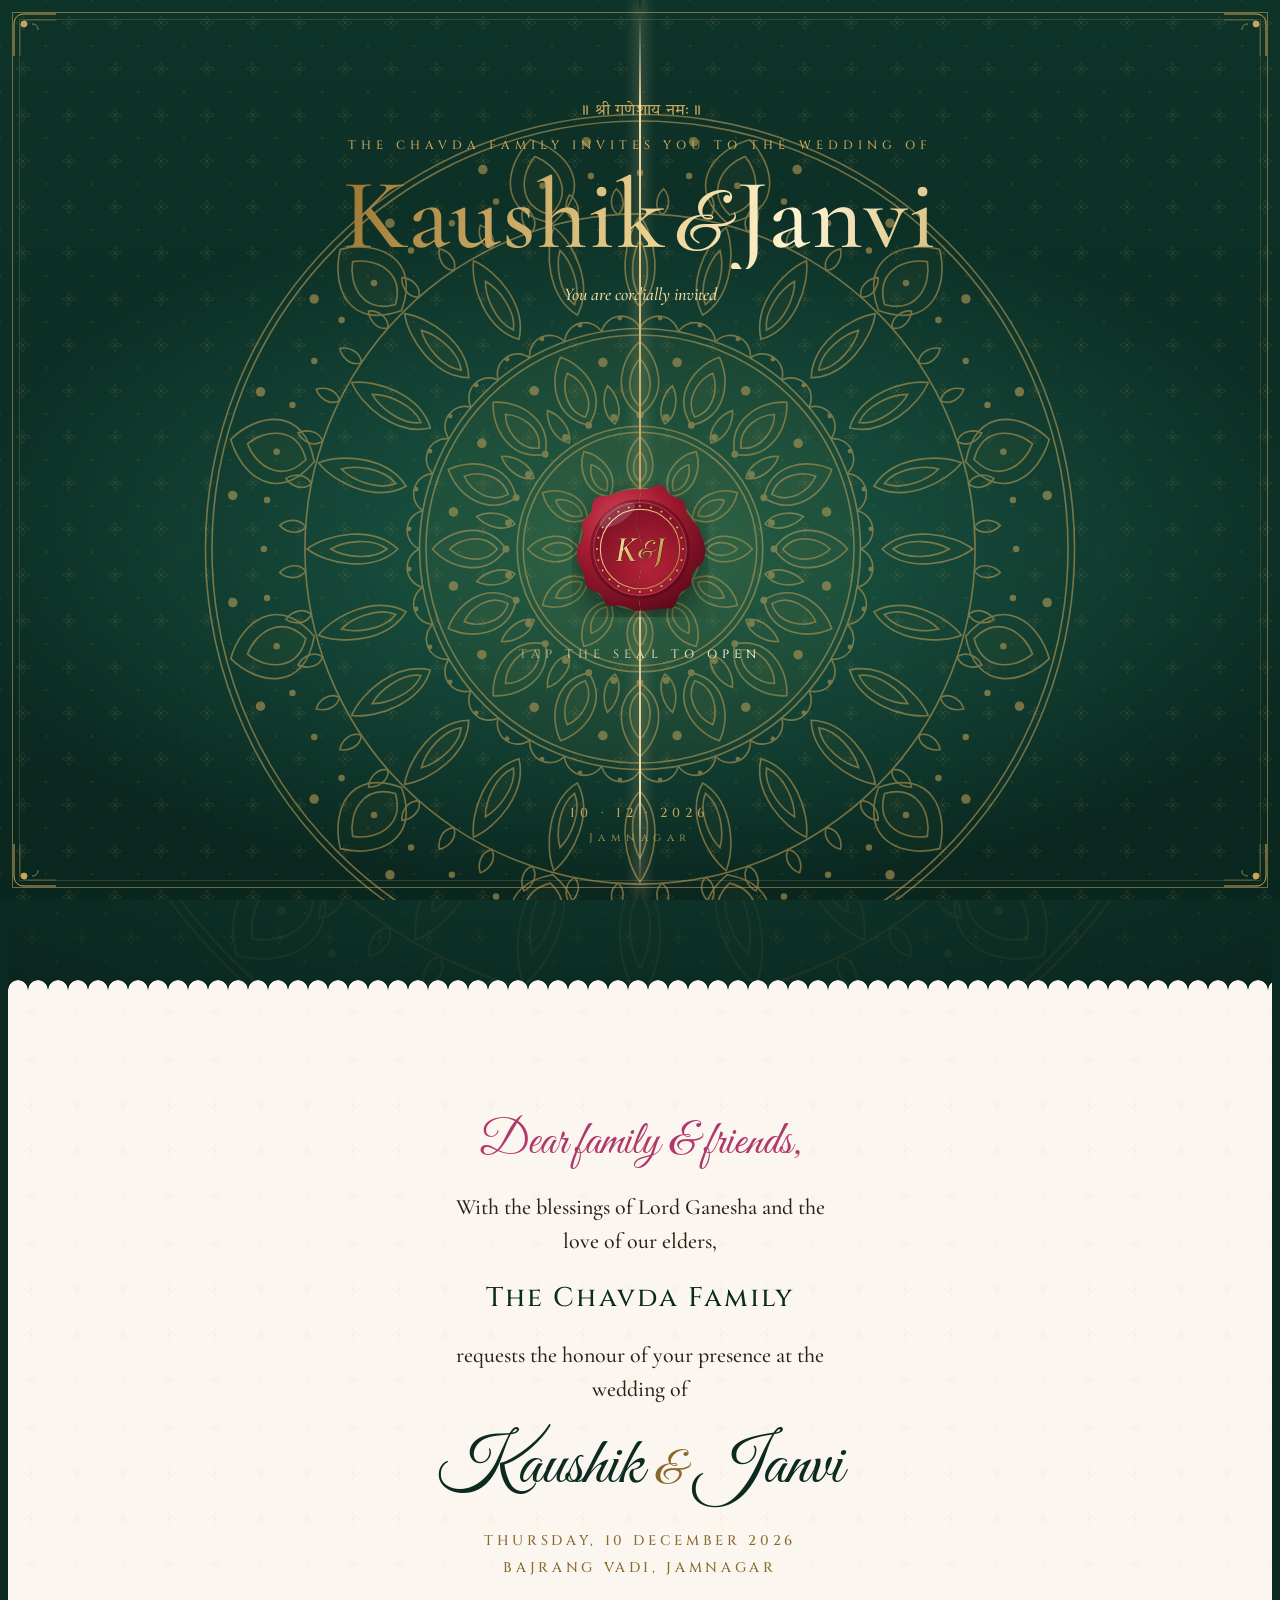
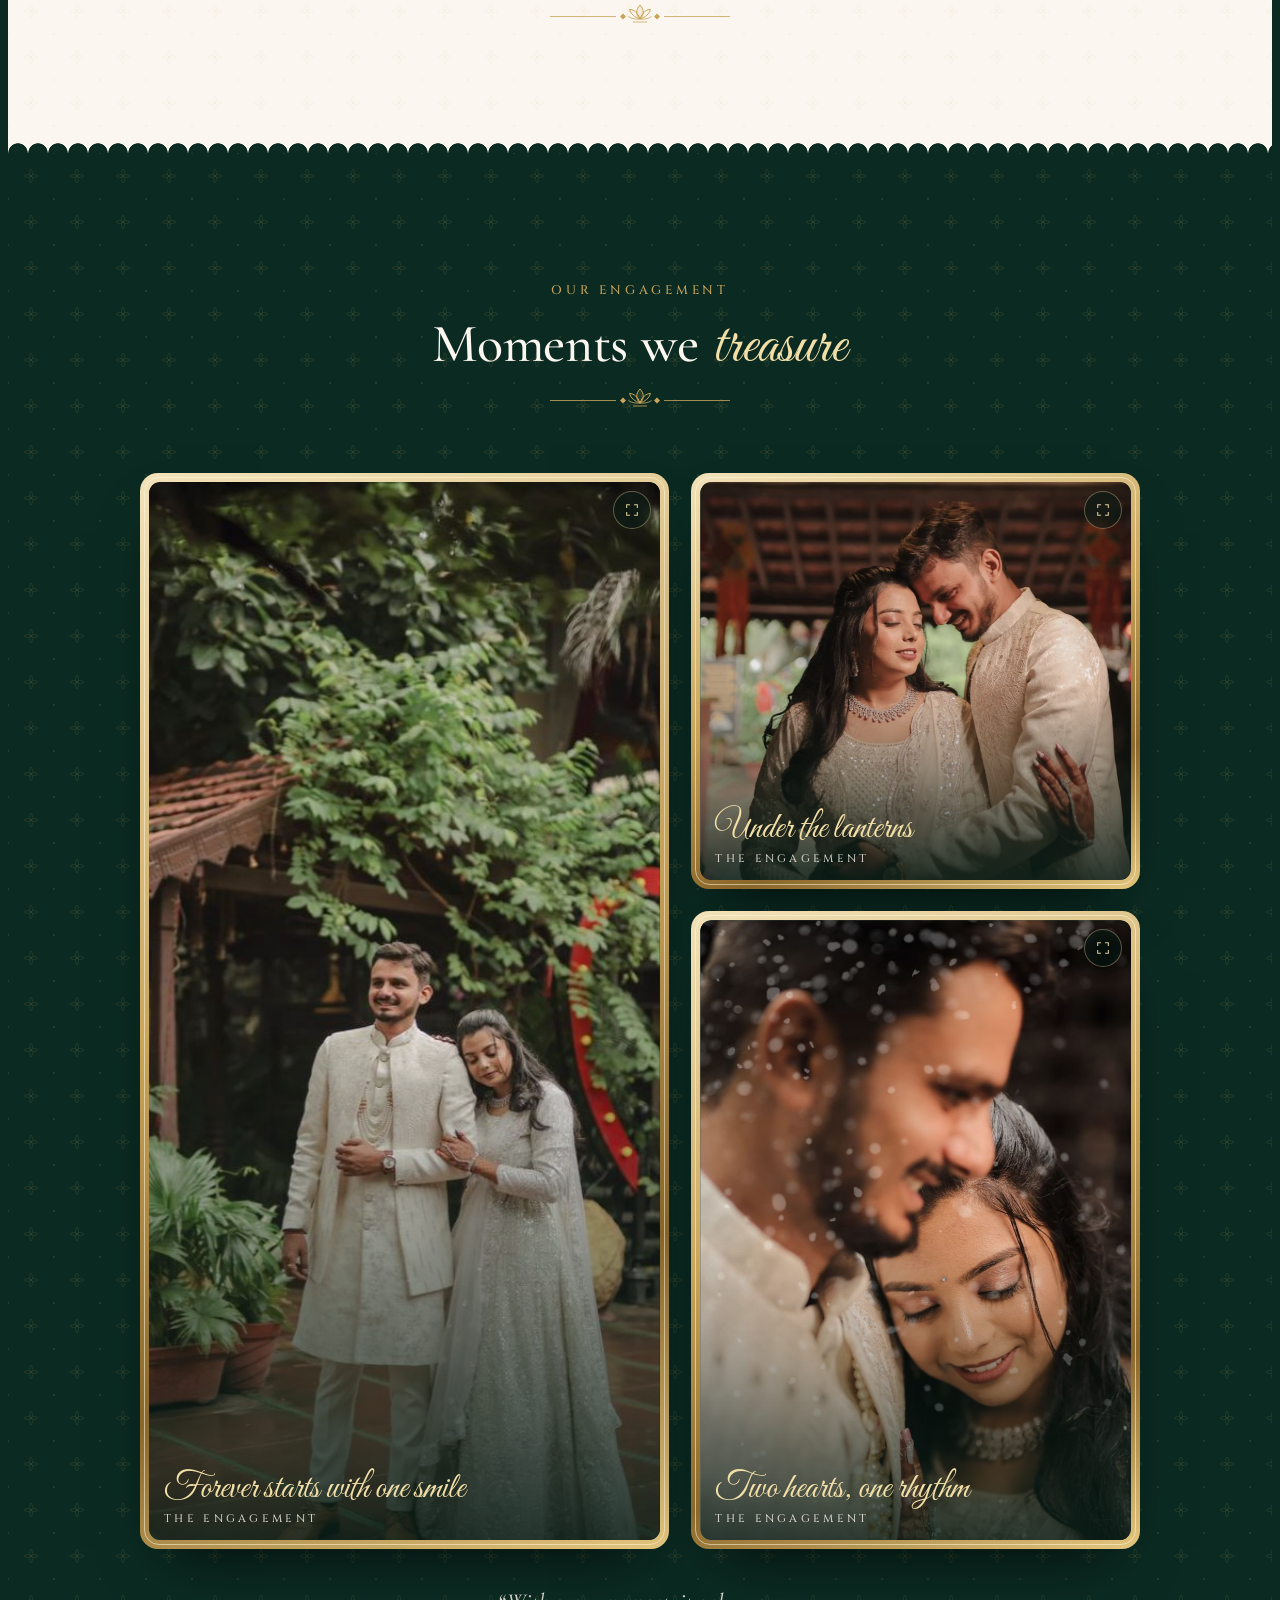
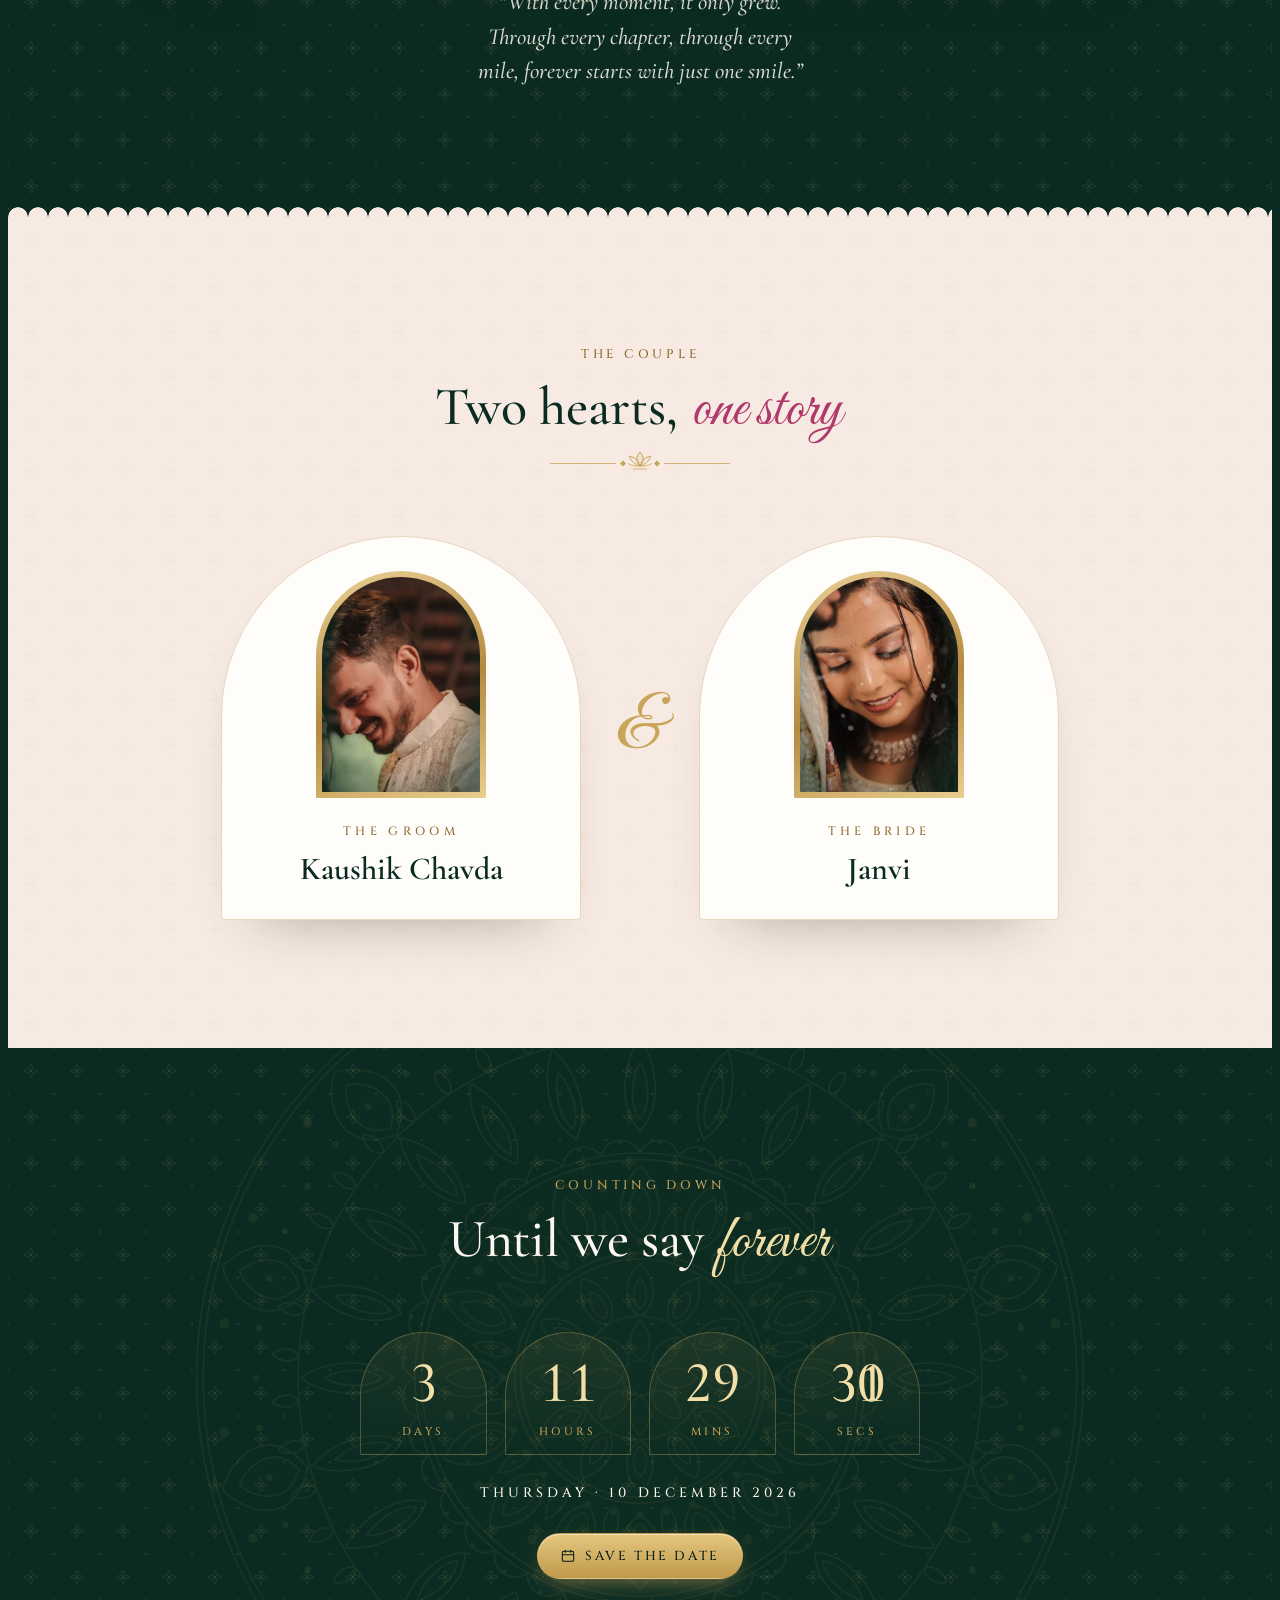
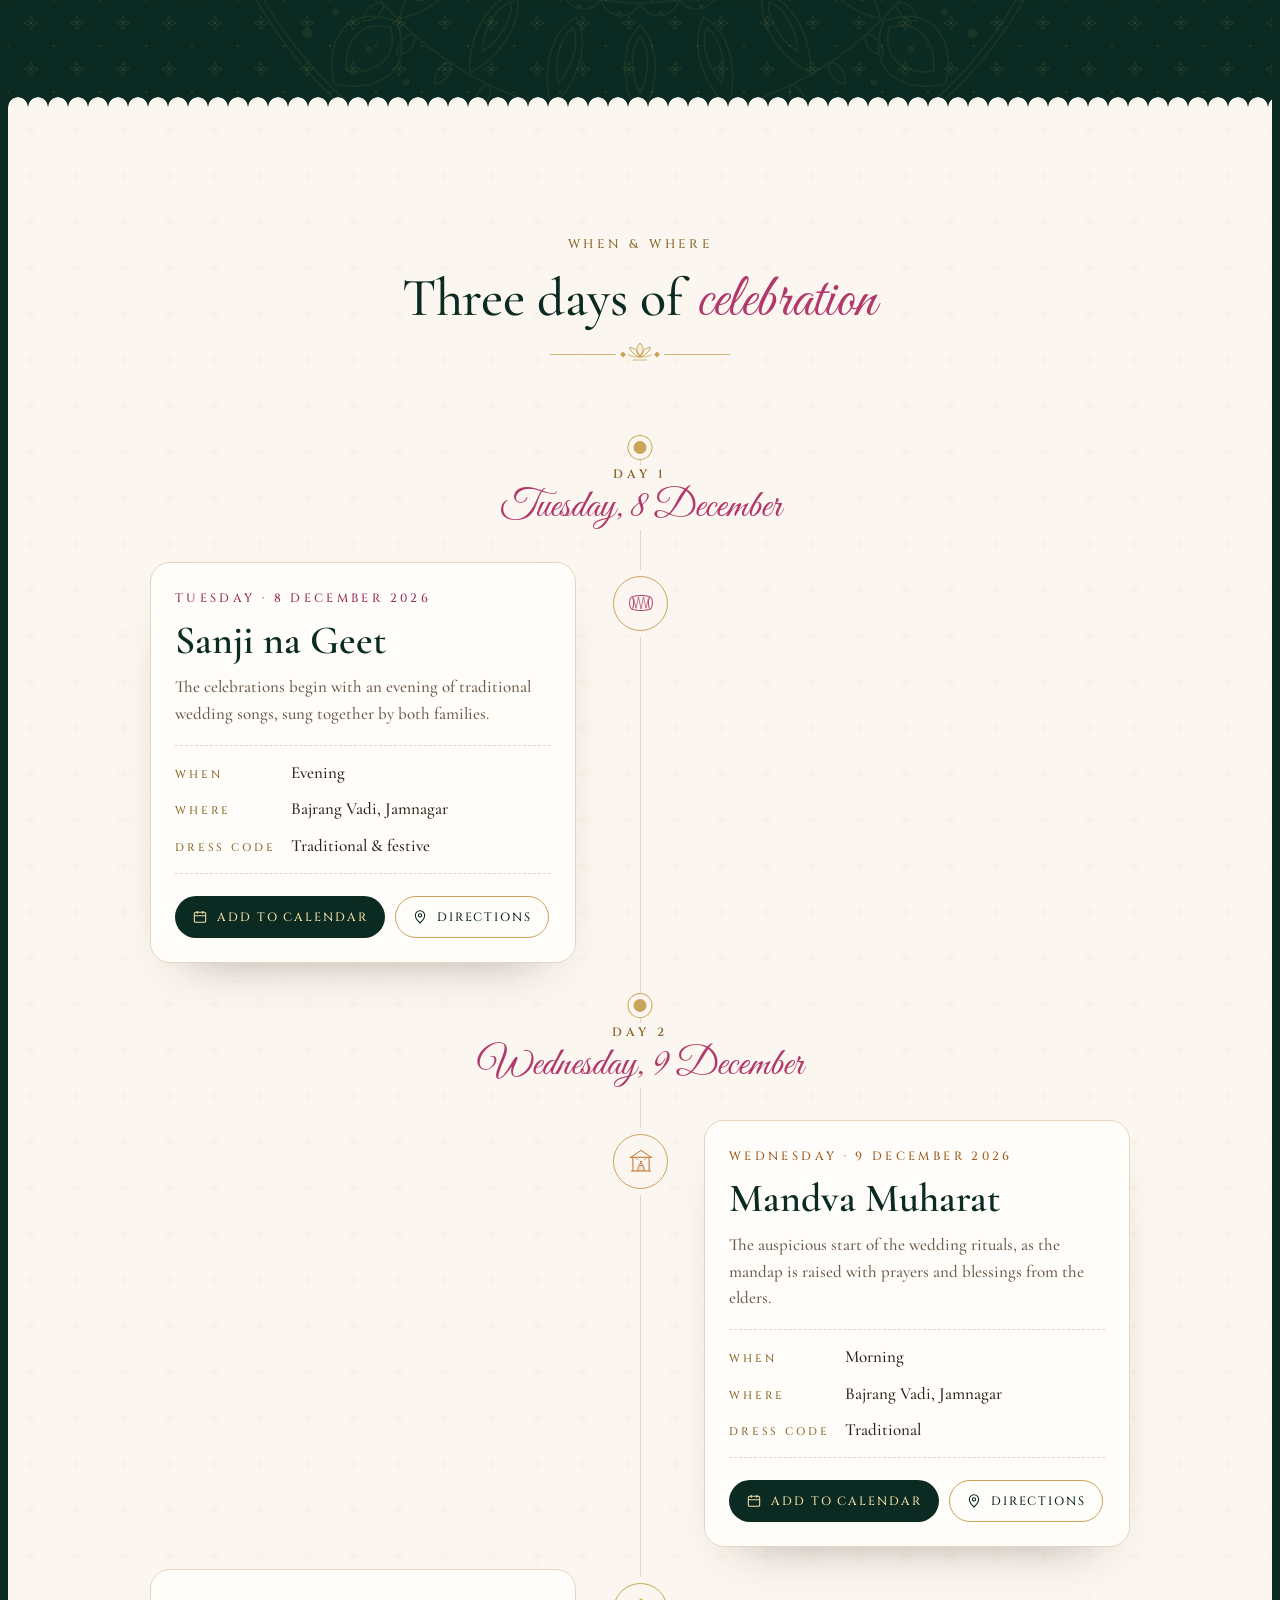
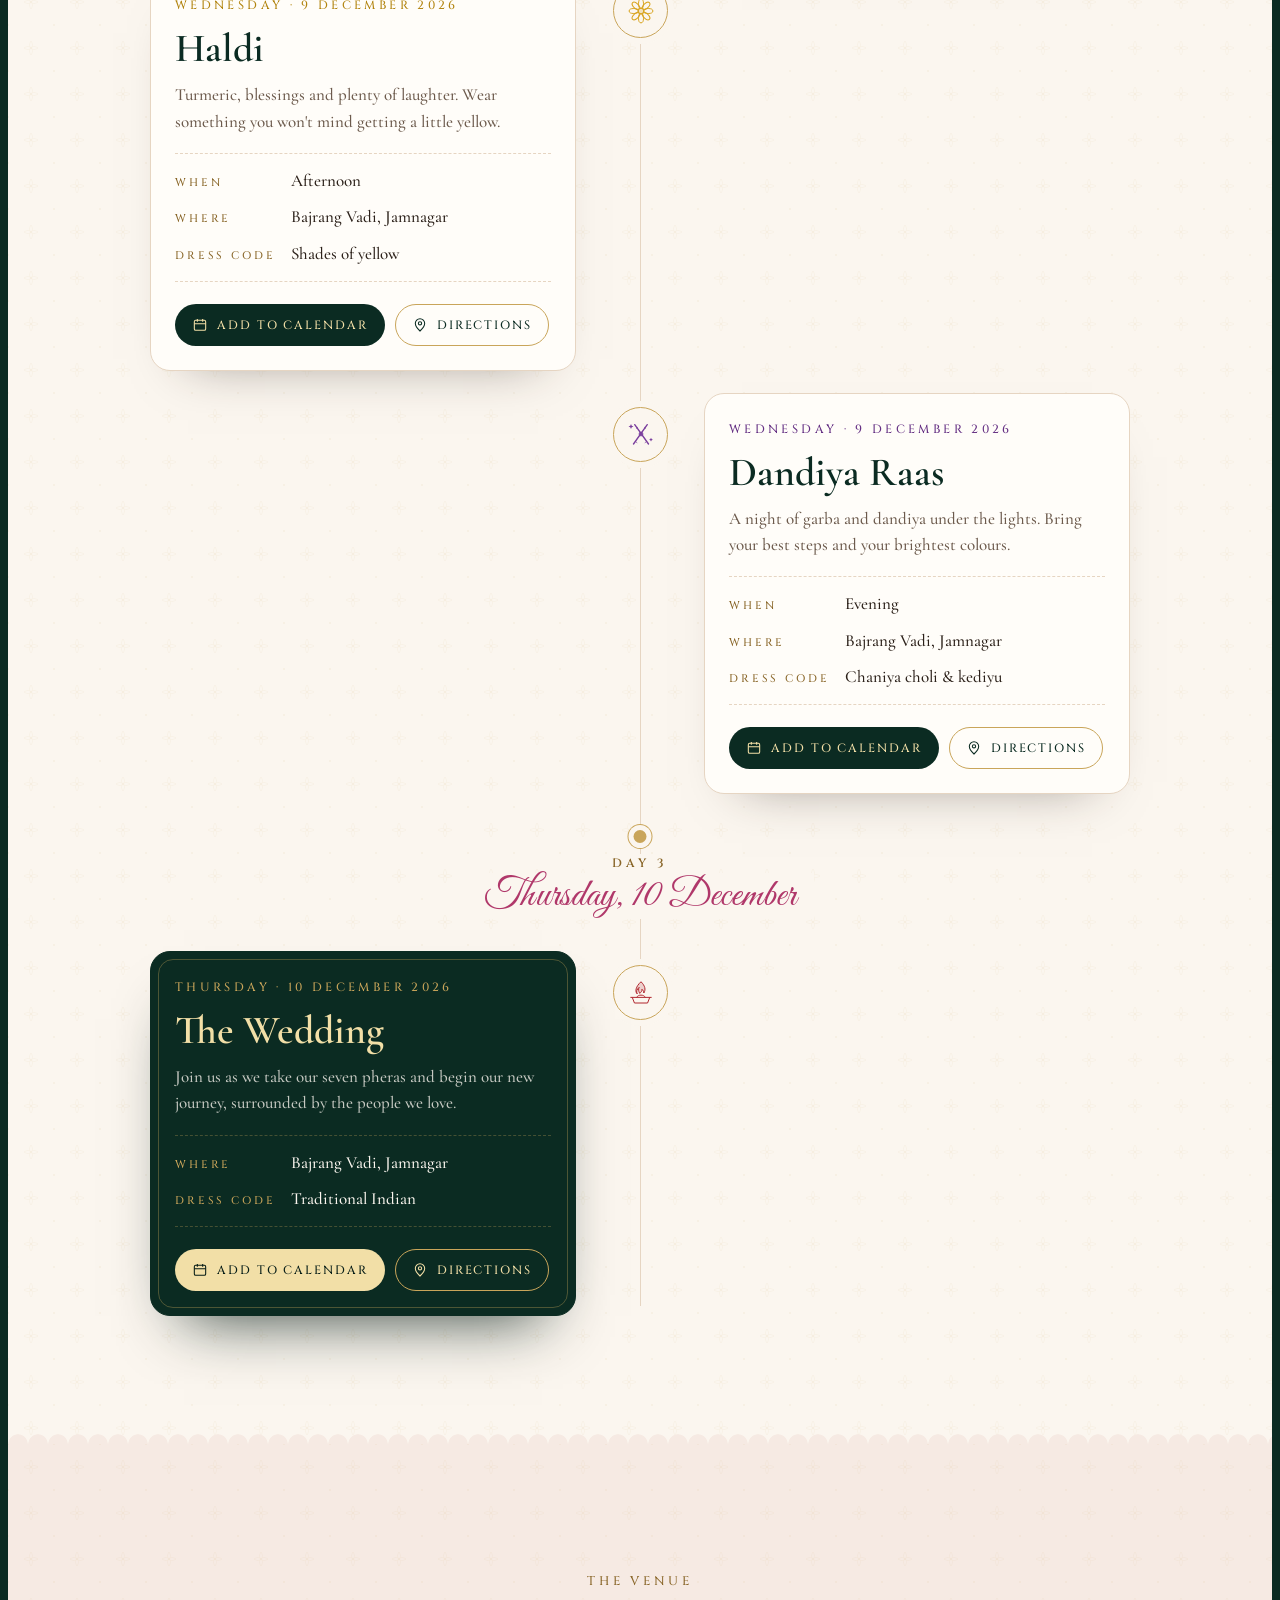
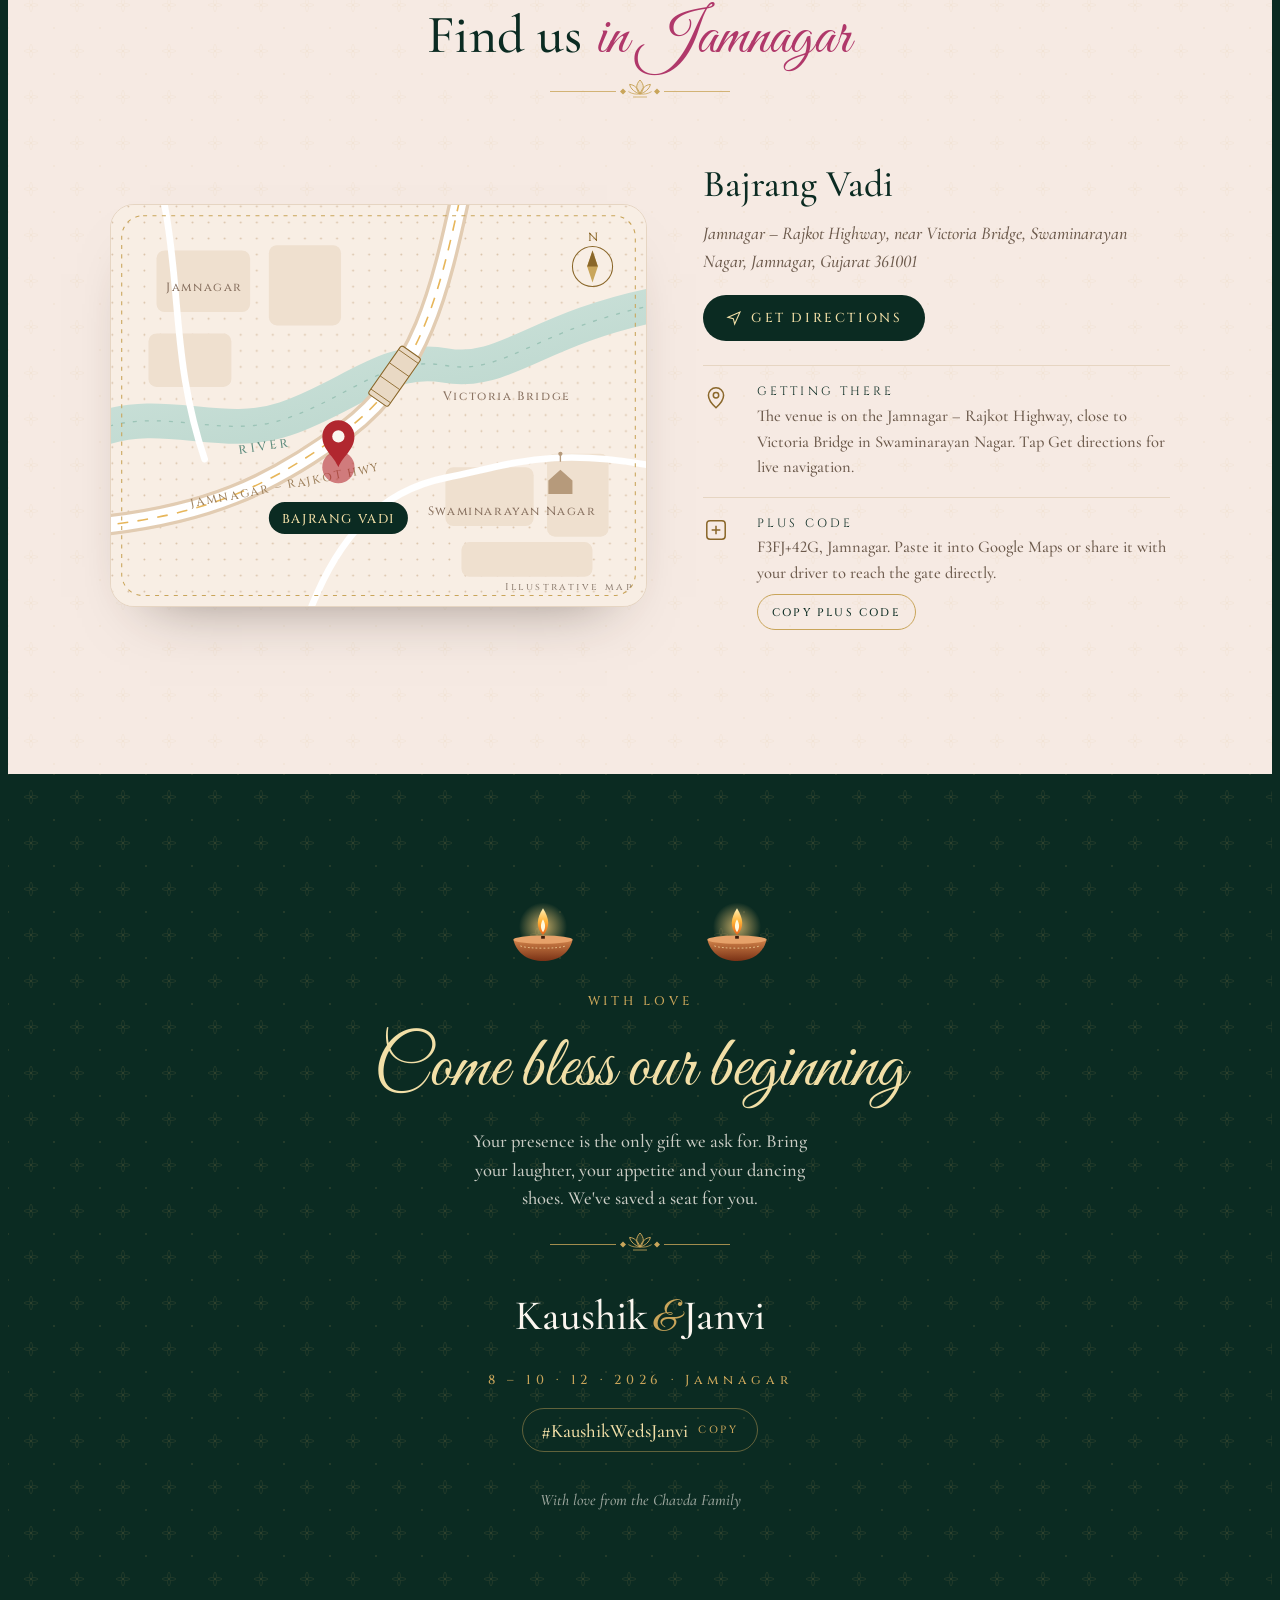
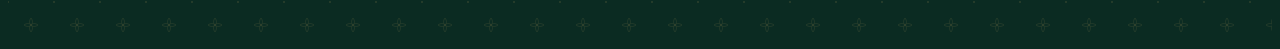
==== index.html @ 01db0f42 "Rename Sangeet to Sanji na Geet, remove music and photo credit Co-Authored-By: Claude Opus 5.5 <nore" ====
<!doctype html>
<html lang="en" prefix="og: https://ogp.me/ns#">
<head>
<meta charset="utf-8">
<meta name="viewport" content="width=device-width,initial-scale=1,viewport-fit=cover">
<title>Kaushik weds Janvi · Wedding Invitation</title>
<meta name="description" content="The Chavda Family invites you · 8 – 10 December 2026 · Bajrang Vadi, Jamnagar">
<meta property="og:title" content="Kaushik weds Janvi · Wedding Invitation">
<meta property="og:description" content="The Chavda Family invites you · 8 – 10 December 2026 · Bajrang Vadi, Jamnagar">
<meta property="og:image" content="https://manavchavda31.github.io/Manavchavda31/share/og-en.jpg">
<meta property="og:image:secure_url" content="https://manavchavda31.github.io/Manavchavda31/share/og-en.jpg">
<meta property="og:image:type" content="image/jpeg">
<meta property="og:image:width" content="1200">
<meta property="og:image:height" content="630">
<meta property="og:image:alt" content="Kaushik and Janvi, 8 to 10 December 2026, Jamnagar">
<meta property="og:url" content="https://manavchavda31.github.io/Manavchavda31/">
<meta property="og:type" content="website">
<meta property="og:site_name" content="Kaushik weds Janvi">
<meta name="twitter:card" content="summary_large_image">
<meta name="twitter:title" content="Kaushik weds Janvi · Wedding Invitation">
<meta name="twitter:description" content="The Chavda Family invites you · 8 – 10 December 2026 · Bajrang Vadi, Jamnagar">
<meta name="twitter:image" content="https://manavchavda31.github.io/Manavchavda31/share/og-en.jpg">
<meta name="theme-color" content="#0B2B22">
<link rel="icon" href="data:image/svg+xml,%3Csvg xmlns='http://www.w3.org/2000/svg' viewBox='0 0 64 64'%3E%3Ccircle cx='32' cy='32' r='30' fill='%230B2B22'/%3E%3Ctext x='32' y='42' text-anchor='middle' font-family='Georgia' font-style='italic' font-size='26' fill='%23F2DFA7'%3EK%26J%3C/text%3E%3C/svg%3E">
</head>
<body>
<title>Kaushik &amp; Janvi</title>
<meta name="claude:viewport-fit-sides" content="cover">
<meta name="description" content="The Chavda Family invites you to the wedding of Kaushik and Janvi.">
<link rel="preconnect" href="https://fonts.googleapis.com">
<link rel="preconnect" href="https://fonts.gstatic.com" crossorigin>
<link rel="stylesheet" href="https://fonts.googleapis.com/css2?family=Cormorant+Garamond:ital,wght@0,400;0,500;0,600;0,700;1,400;1,500;1,600&family=Cinzel:wght@400;500;600&family=Great+Vibes&family=Tiro+Devanagari+Hindi&display=swap">
<script>document.documentElement.classList.add('js');</script>
<style>
/* Layout: a folded card read top to bottom. Full-bleed bands alternate emerald and ivory with lace-scalloped seams;
   content sits in one narrow column, opening to two columns only for the couple, the timeline and the venue. */
:root{
  --emerald-950:#071D17; --emerald-900:#0B2B22; --emerald-800:#10392D; --emerald-700:#1A5242;
  --gold:#C9A55A; --gold-hi:#F2DFA7; --gold-lo:#8A672A;
  --paper:#FBF6EF; --blush:#F6EAE3; --ink:#2B2019; --ink-soft:#6C5A4C; --line:#E6D5C2;
  --rani:#B0386A; --sindoor:#B1272F; --marigold:#E8891E; --haldi:#D9A520; --lake:#CFE2DB;
  --f-display:"Cormorant Garamond","Cormorant",Garamond,"Times New Roman",serif;
  --f-script:"Great Vibes","Snell Roundhand","Apple Chancery",cursive;
  --f-label:"Cinzel","Trajan Pro",Georgia,serif;
  --f-body:"Cormorant Garamond",Garamond,Georgia,serif;
  --f-deva:"Tiro Devanagari Hindi","Noto Serif Devanagari","Kohinoor Devanagari",serif;
  --ease:cubic-bezier(.2,.8,.2,1);
  color-scheme:light;
}
*,*::before,*::after{box-sizing:border-box}
[hidden]{display:none!important}
html{scroll-behavior:smooth;-webkit-text-size-adjust:100%}
body{background:var(--emerald-900);color:var(--ink);font-family:var(--f-body);font-size:19.5px;font-weight:500;line-height:1.55;font-variant-numeric:lining-nums;-webkit-font-smoothing:antialiased;overflow-x:clip}
body.locked{overflow:hidden}
h1,h2,h3,p{margin:0}
h1,h2,h3{text-wrap:balance;font-weight:500}
a{color:inherit}
button{font:inherit;color:inherit}
:focus-visible{outline:2px solid var(--gold);outline-offset:3px;border-radius:4px}
::selection{background:var(--gold-hi);color:var(--emerald-900)}

/* ---------- shared type ---------- */
.eyebrow{font-family:var(--f-label);font-size:12.5px;font-weight:500;letter-spacing:.3em;text-transform:uppercase;color:var(--gold-lo)}
.green .eyebrow{color:var(--gold)}
.h2{font-family:var(--f-display);font-size:clamp(34px,7vw,54px);line-height:1.08;letter-spacing:-.005em;color:var(--emerald-900)}
.green .h2{color:var(--paper)}
.h2 em,.script{font-family:var(--f-script);font-style:normal;font-weight:400;color:var(--rani);font-size:1.12em;line-height:.8;letter-spacing:0;padding-inline:.04em}
.green .h2 em{color:var(--gold-hi)}
.deva{font-family:var(--f-deva);font-size:16px;letter-spacing:.04em;color:var(--gold)}
.foil{background:linear-gradient(105deg,#9C7631 0%,#E9CF8C 20%,#FFF4D2 30%,#C9A55A 44%,#8E6B2D 60%,#E7CB86 78%,#A8823A 100%);background-size:260% 100%;-webkit-background-clip:text;background-clip:text;color:transparent;animation:foil 8s linear infinite}
@keyframes foil{from{background-position:100% 0}to{background-position:-160% 0}}
.sh{display:grid;justify-items:center;gap:14px;text-align:center;margin-bottom:clamp(40px,7vw,64px)}
.orn{width:180px;height:22px;color:var(--gold)}
.orn svg{display:block;width:100%;height:100%}
.center{text-align:center}

/* ---------- bands ---------- */
.band{position:relative;overflow-x:clip;--bb:var(--paper);background:var(--bb);padding-block:clamp(76px,12vw,128px);padding-left:max(16px,env(safe-area-inset-left,0px));padding-right:max(16px,env(safe-area-inset-right,0px))}
.band::before{content:"";position:absolute;left:0;right:0;top:-10px;height:10px;background:radial-gradient(circle at 10px 10px,var(--bb) 9.4px,transparent 10px) 0 0/20px 20px repeat-x;pointer-events:none}
.band.green{--bb:var(--emerald-900);color:var(--paper)}
.band.blush{--bb:var(--blush)}
.band.paper{--bb:var(--paper)}
.wrap{max-width:1060px;margin:0 auto;position:relative}
.narrow{max-width:660px}
.texture::after{content:"";position:absolute;inset:0;pointer-events:none;opacity:.5;background-image:url("data:image/svg+xml,%3Csvg xmlns='http://www.w3.org/2000/svg' width='46' height='46' viewBox='0 0 46 46'%3E%3Cg fill='none' stroke='%23C9A55A' stroke-width='.6' opacity='.35'%3E%3Cpath d='M23 16c2 3 2 5 0 7c-2-2-2-4 0-7zM23 30c2-3 2-5 0-7c-2 2-2 4 0 7zM16 23c3-2 5-2 7 0c-2 2-4 2-7 0zM30 23c-3-2-5-2-7 0c2 2 4 2 7 0z'/%3E%3C/g%3E%3Cg fill='%23C9A55A' opacity='.35'%3E%3Ccircle cx='0' cy='0' r='1'/%3E%3Ccircle cx='46' cy='0' r='1'/%3E%3Ccircle cx='0' cy='46' r='1'/%3E%3Ccircle cx='46' cy='46' r='1'/%3E%3C/g%3E%3C/svg%3E")}
.paper.texture::after,.blush.texture::after{opacity:.28}
.band > .wrap{z-index:1}

/* ---------- buttons ---------- */
.btn{display:inline-flex;align-items:center;justify-content:center;gap:9px;min-height:46px;padding:0 22px;border-radius:999px;font-family:var(--f-label);font-size:13px;letter-spacing:.2em;text-transform:uppercase;text-decoration:none;cursor:pointer;border:1px solid transparent;transition:transform .3s var(--ease),background-color .3s,color .3s,box-shadow .3s}
.btn svg{width:16px;height:16px;flex:none}
.btn:hover{transform:translateY(-2px)}
.btn-gold{background:linear-gradient(180deg,#E4C77F,#C09A4C);color:var(--emerald-950);box-shadow:0 8px 24px -10px rgba(201,165,90,.8),inset 0 1px 0 rgba(255,255,255,.45)}
.btn-dark{background:var(--emerald-900);color:var(--gold-hi)}
.btn-dark:hover{background:var(--emerald-700)}
.btn-line{border-color:var(--gold);color:var(--emerald-900);background:transparent}
.btn-line:hover{background:var(--emerald-900);color:var(--gold-hi);border-color:var(--emerald-900)}
.green .btn-line{color:var(--gold-hi)}
.green .btn-line:hover{background:var(--gold-hi);color:var(--emerald-950);border-color:var(--gold-hi)}

/* ---------- petals canvas ---------- */
#petals{position:fixed;inset:0;width:100%;height:100%;pointer-events:none;z-index:60}

/* ---------- gate ---------- */
.gate{display:none}
.js .gate{display:block;position:fixed;inset:0;z-index:50;perspective:1700px;overflow:hidden;cursor:pointer;--seal-y:61%}
.door{position:absolute;top:0;bottom:0;width:50%;overflow:hidden;will-change:transform;backface-visibility:hidden;transition:transform 2s cubic-bezier(.66,0,.22,1) .45s,opacity .5s ease 2.05s}
.door-l{left:0;transform-origin:0 50%}
.door-r{right:0;transform-origin:100% 50%}
.door-face{position:absolute;top:0;bottom:0;width:200%}
.door-l .door-face{left:0}
.door-r .door-face{right:0}
.door::after{content:"";position:absolute;inset:0;opacity:0;transition:opacity 1.6s ease .5s;pointer-events:none}
.door-l::after{background:linear-gradient(90deg,rgba(0,0,0,.65),rgba(0,0,0,.15))}
.door-r::after{background:linear-gradient(270deg,rgba(0,0,0,.65),rgba(0,0,0,.15))}
.gate.open .door-l{transform:rotateY(-100deg);opacity:0}
.gate.open .door-r{transform:rotateY(100deg);opacity:0}
.gate.open .door::after{opacity:1}
.gate.fade{transition:opacity .7s ease;opacity:0}

.cover{position:absolute;inset:0;background:
   radial-gradient(ellipse 80% 55% at 50% 61%,#1C5B47 0%,rgba(16,57,45,.0) 70%),
   linear-gradient(180deg,#0E3329,#0A271F);color:var(--gold)}
.cover::before{content:"";position:absolute;inset:0;opacity:.55;background-image:inherit}
.cover-frame{position:absolute;inset:12px;border:1px solid rgba(201,165,90,.55);pointer-events:none}
.cover-frame::before{content:"";position:absolute;inset:6px;border:1px solid rgba(201,165,90,.22)}
.corner{position:absolute;width:46px;height:46px;color:var(--gold)}
.corner svg{width:100%;height:100%;display:block}
.corner.tl{top:-1px;left:-1px}.corner.tr{top:-1px;right:-1px;transform:scaleX(-1)}
.corner.bl{bottom:-1px;left:-1px;transform:scaleY(-1)}.corner.br{bottom:-1px;right:-1px;transform:scale(-1,-1)}
.cover-mandala{position:absolute;left:50%;top:var(--seal-y);width:min(150vw,98vh);aspect-ratio:1;transform:translate(-50%,-50%);color:var(--gold);opacity:.55}
.cover-mandala svg{width:100%;height:100%;display:block}
.cover-top{position:absolute;left:0;right:0;top:max(11%,64px);display:grid;justify-items:center;gap:12px;text-align:center;padding:0 24px}
.cover-label{font-family:var(--f-label);font-size:12px;letter-spacing:.42em;color:var(--gold);text-transform:uppercase}
.cover-names{font-family:var(--f-display);font-weight:500;font-size:clamp(40px,11vw,100px);line-height:1;letter-spacing:.01em;white-space:nowrap}
.cover-names i{font-family:var(--f-script);font-style:normal;font-size:.8em;padding:0 .12em}
.cover-guest{font-family:var(--f-body);font-style:italic;font-size:18px;color:var(--gold-hi);opacity:.92;min-height:1.4em}
.cover-bottom{position:absolute;left:0;right:0;bottom:max(6%,40px);text-align:center;font-family:var(--f-label);font-size:13px;letter-spacing:.38em;color:var(--gold)}
.cover-bottom span{display:block;margin-top:6px;font-size:11px;letter-spacing:.5em;opacity:.7}

.seam{position:absolute;top:0;bottom:0;left:50%;width:2px;margin-left:-1px;background:linear-gradient(180deg,transparent,var(--gold-hi) 12%,var(--gold) 50%,var(--gold-hi) 88%,transparent);box-shadow:0 0 14px 1px rgba(242,223,167,.55);transition:opacity .4s ease .6s}
.gate.open .seam{opacity:0}
.flash{position:absolute;inset:0;pointer-events:none;opacity:0;background:radial-gradient(ellipse 60% 70% at 50% 61%,#FFFBEE 0%,rgba(255,243,214,.9) 28%,rgba(255,232,190,0) 72%)}
.gate.open .flash{animation:flash 2.3s ease .3s forwards}
@keyframes flash{0%{opacity:0;transform:scaleX(.03)}28%{opacity:1;transform:scaleX(1)}100%{opacity:0;transform:scaleX(1.25)}}

.seal{position:absolute;left:50%;top:var(--seal-y);width:clamp(104px,28vw,136px);aspect-ratio:1;margin:0;padding:0;border:0;background:none;cursor:pointer;z-index:3;border-radius:50%;transform:translate(-50%,-50%)}
.seal-in{position:absolute;inset:0;transition:transform .4s var(--ease)}
.anim .seal-in{animation:stamp 1s cubic-bezier(.25,1.55,.45,1) 1.5s both}
.seal:hover .seal-in{transform:scale(1.05)}
.seal-half{position:absolute;inset:0;filter:drop-shadow(0 10px 16px rgba(0,0,0,.45));transition:transform 1.2s cubic-bezier(.45,0,.25,1),opacity 1s ease .2s}
.seal-half svg{display:block;width:100%;height:100%}
.seal-half.l{clip-path:polygon(0 0,52% 0,47% 30%,53% 55%,48% 78%,51% 100%,0 100%)}
.seal-half.r{clip-path:polygon(52% 0,100% 0,100% 100%,51% 100%,48% 78%,53% 55%,47% 30%)}
.seal::before,.seal::after{content:"";position:absolute;inset:-6px;border-radius:50%;border:1px solid var(--gold-hi);opacity:0;animation:halo 2.8s ease-out 2.6s infinite;pointer-events:none}
.seal::after{animation-delay:4s}
@keyframes halo{0%{transform:scale(.95);opacity:.75}100%{transform:scale(1.7);opacity:0}}
@keyframes stamp{0%{transform:scale(2.2) rotate(-14deg);opacity:0}55%{opacity:1}100%{transform:scale(1) rotate(0)}}
.gate.cracking .seal-in{animation:wobble .38s ease both}
@keyframes wobble{0%{transform:scale(1)}30%{transform:scale(.92) rotate(-3deg)}60%{transform:scale(1.06) rotate(2deg)}100%{transform:scale(1)}}
.gate.open .seal::before,.gate.open .seal::after{display:none}
.gate.open .seal-half.l{transform:translate(-70%,14%) rotate(-32deg);opacity:0}
.gate.open .seal-half.r{transform:translate(70%,14%) rotate(32deg);opacity:0}
.tap-hint{position:absolute;left:0;right:0;top:calc(var(--seal-y) + clamp(76px,17vw,96px));text-align:center;font-family:var(--f-label);font-size:12px;letter-spacing:.42em;text-transform:uppercase;color:var(--gold-hi);pointer-events:none;transition:opacity .4s}
.tap-hint span{display:inline-block;background:linear-gradient(90deg,rgba(242,223,167,.55) 0%,#FFF6DA 50%,rgba(242,223,167,.55) 100%);background-size:200% 100%;-webkit-background-clip:text;background-clip:text;color:transparent;animation:foil 3s linear infinite}
.gate.cracking .tap-hint{animation:none;opacity:0}
.gate.open .seal{visibility:hidden;transition:visibility 0s 1.3s}
.seal:focus-visible{outline-offset:8px;border-radius:50%}

/* gate entrance */
.anim .cover-top > *{opacity:0;transform:translateY(14px);animation:rise 1.2s var(--ease) both}
.anim .cover-top > :nth-child(1){animation-delay:.2s}
.anim .cover-top > :nth-child(2){animation-delay:.45s}
.anim .cover-top > :nth-child(3){animation-delay:.7s}
.anim .cover-top > :nth-child(4){animation-delay:1.1s}
.anim .cover-mandala{animation:mandalaIn 2.6s var(--ease) both}
.anim .cover-bottom,.anim .tap-hint{animation:fadeIn 1.2s ease 2.2s both}
@keyframes rise{to{opacity:1;transform:none}}
@keyframes fadeIn{from{opacity:0}to{opacity:1}}
@keyframes mandalaIn{from{opacity:0;transform:translate(-50%,-50%) scale(.86) rotate(-12deg)}to{opacity:.55;transform:translate(-50%,-50%) scale(1) rotate(0)}}

/* ---------- hero ---------- */
.hero{position:relative;min-height:100svh;display:grid;place-items:center;overflow:hidden;color:var(--paper);background:radial-gradient(ellipse 90% 60% at 50% 55%,#1A5442 0%,#0E3329 55%,#09241C 100%);padding:138px max(16px,env(safe-area-inset-right,0px)) 88px max(16px,env(safe-area-inset-left,0px))}
.hero-col{position:relative;z-index:1;display:grid;justify-items:center;gap:18px}
.hero-top{display:grid;justify-items:center;gap:8px;text-align:center}
.hero-top .eyebrow{color:var(--gold);font-size:12px;letter-spacing:.26em}
.hero-stage{position:absolute;inset:0;transition:transform 2.6s var(--ease) .3s,filter 2.2s ease .3s}
.anim body:not(.opened) .hero-stage{transform:scale(1.08);filter:brightness(.6)}
.hero-mandala{position:absolute;left:50%;top:55%;width:min(150vw,1100px);aspect-ratio:1;translate:-50% -50%;color:var(--gold);opacity:.13}
.hero-mandala > div{width:100%;height:100%;animation:spin 160s linear infinite}
.hero-mandala svg{width:100%;height:100%;display:block}
@keyframes spin{to{transform:rotate(360deg)}}
.toran{position:absolute;left:0;top:0;width:100%;height:170px;z-index:2;overflow:visible;transition:transform 1.5s var(--ease) .35s;filter:drop-shadow(0 6px 6px rgba(0,0,0,.35))}
.anim body:not(.opened) .toran{transform:translateY(-110%)}
.strand{transform-box:fill-box;transform-origin:50% 0;animation:sway var(--d,3s) ease-in-out var(--dl,0s) infinite alternate}
@keyframes sway{from{transform:rotate(-3.2deg)}to{transform:rotate(3.2deg)}}

.arch-box{position:relative;z-index:1;width:min(88vw,440px);aspect-ratio:300/468}
.arch-photo{position:absolute;inset:0;-webkit-mask:url("data:image/svg+xml,%3Csvg xmlns='http://www.w3.org/2000/svg' viewBox='0 0 300 468' preserveAspectRatio='none'%3E%3Cpath d='M22 468V194C22 122 98 96 150 40C202 96 278 122 278 194V468Z'/%3E%3C/svg%3E") center/100% 100% no-repeat;mask:url("data:image/svg+xml,%3Csvg xmlns='http://www.w3.org/2000/svg' viewBox='0 0 300 468' preserveAspectRatio='none'%3E%3Cpath d='M22 468V194C22 122 98 96 150 40C202 96 278 122 278 194V468Z'/%3E%3C/svg%3E") center/100% 100% no-repeat;overflow:hidden;background:var(--emerald-800);transition:opacity 2s ease .9s,transform 2.4s var(--ease) .9s}
.arch-photo img{display:block;width:100%;height:100%;object-fit:cover;object-position:52% 0%;transform-origin:50% 22%;animation:kenburns 22s ease-in-out infinite alternate}
.arch-photo::after{content:"";position:absolute;inset:0;background:linear-gradient(0deg,rgba(8,32,25,.97) 0%,rgba(8,32,25,.9) 26%,rgba(8,32,25,.45) 46%,rgba(8,32,25,0) 62%),radial-gradient(ellipse 80% 50% at 50% 20%,transparent 50%,rgba(8,32,25,.35))}
@keyframes kenburns{from{transform:scale(1.02)}to{transform:scale(1.13) translateY(1.5%)}}
.anim body:not(.opened) .arch-photo{opacity:0;transform:scale(.94)}
.arch{position:absolute;inset:0;width:100%;height:100%;overflow:visible}
.arch path{fill:none;stroke:var(--gold);stroke-width:1.1}
.arch .a2{stroke-width:.6;opacity:.7}
.arch .fin{fill:var(--gold)}
.anim .arch path.draw{stroke-dasharray:1 1;stroke-dashoffset:1}
.anim .opened .arch path.draw{animation:draw 2.8s cubic-bezier(.6,0,.2,1) .8s forwards}
.anim .arch .fin{opacity:0}
.anim .opened .arch .fin{animation:fadeIn 1s ease 2.6s forwards}
@keyframes draw{to{stroke-dashoffset:0}}
.hero-inner{position:absolute;left:0;right:0;bottom:0;display:grid;justify-items:center;gap:10px;text-align:center;padding:0 9% 9%}
.hero-inner .eyebrow{color:var(--gold);font-size:12px;letter-spacing:.24em}
.names{display:grid;justify-items:center;gap:0;font-family:var(--f-display);font-weight:500;font-size:clamp(54px,15.5vw,92px);line-height:.95;margin-block:4px;text-shadow:0 2px 18px rgba(0,0,0,.25)}
.names .weds{font-family:var(--f-script);font-size:.5em;color:var(--gold-hi);line-height:1.1}
.hero .date{font-family:var(--f-label);font-size:14px;letter-spacing:.34em;color:var(--gold-hi)}
.hero .place{font-family:var(--f-body);font-style:italic;font-size:19px;color:rgba(251,246,239,.85)}
.anim .hero-inner > *,.anim .hero-top > *{opacity:0}
.anim .opened .hero-inner > *,.anim .opened .hero-top > *{animation:rise 1.2s var(--ease) both;animation-delay:var(--d)}
.anim .opened .names .nm{animation:nameIn 1.8s var(--ease) both;animation-delay:var(--d)}
.anim .names .nm,.anim .names .weds{opacity:0}
.anim .opened .names .weds{animation:rise 1.2s var(--ease) both;animation-delay:var(--d)}
@keyframes nameIn{from{opacity:0;letter-spacing:.32em;filter:blur(10px)}to{opacity:1;letter-spacing:.01em;filter:blur(0)}}
.scroll-cue{position:absolute;left:50%;bottom:26px;translate:-50% 0;display:grid;justify-items:center;gap:10px;font-family:var(--f-label);font-size:11px;letter-spacing:.4em;color:var(--gold);text-decoration:none;z-index:2}
.scroll-cue i{display:block;width:1px;height:42px;background:linear-gradient(var(--gold),transparent);transform-origin:top;animation:cue 2.2s ease-in-out infinite}
@keyframes cue{0%{transform:scaleY(0);opacity:1}60%{transform:scaleY(1);opacity:1}100%{transform:scaleY(1);opacity:0}}
.anim .scroll-cue{opacity:0}
.anim .opened .scroll-cue{animation:fadeIn 1s ease 3.6s both}

/* ---------- reveal ---------- */
.anim .rv{opacity:0;transform:translateY(34px);transition:opacity 1.1s ease,transform 1.2s var(--ease);transition-delay:var(--d,0s)}
.anim .rv-l{transform:translateX(-44px)}
.anim .rv-r{transform:translateX(44px)}
.anim .rv-zoom{transform:scale(.93)}
.anim .rv.in{opacity:1;transform:none}

/* ---------- letter ---------- */
.letter{display:grid;justify-items:center;gap:22px;text-align:center}
.greet{font-family:var(--f-script);font-size:clamp(34px,8vw,46px);color:var(--rani);line-height:1.1}
.letter .lede{font-size:clamp(19px,3.6vw,22px);color:var(--ink);max-width:34ch;line-height:1.55}
.parents{display:grid;gap:4px;font-family:var(--f-label);font-weight:500;letter-spacing:.08em;font-size:clamp(21px,4.6vw,27px);color:var(--emerald-900);line-height:1.3}
.parents .and{font-family:var(--f-body);font-style:italic;font-size:17px;color:var(--ink-soft)}
.letter .couple-line{font-family:var(--f-script);font-size:clamp(46px,11vw,68px);color:var(--emerald-900);line-height:1.15}
.letter .couple-line em{font-style:normal;color:var(--gold-lo);font-size:.7em}
.letter .when{font-family:var(--f-label);font-size:14px;letter-spacing:.26em;color:var(--gold-lo);text-transform:uppercase;line-height:1.9}
.elders{margin-top:10px;padding-top:24px;border-top:1px solid var(--line);font-size:15.5px;color:var(--ink-soft);max-width:46ch;line-height:1.7}
.elders b{display:block;font-family:var(--f-label);font-weight:400;font-size:11px;letter-spacing:.32em;color:var(--gold-lo);margin-bottom:6px}

/* ---------- couple ---------- */
.couple{display:grid;grid-template-columns:1fr;gap:28px;justify-items:center;align-items:center}
.person{width:100%;max-width:360px;display:grid;justify-items:center;text-align:center;gap:10px;padding:34px 26px 32px;background:#FFFDF9;border:1px solid var(--line);border-radius:999px 999px 22px 22px;box-shadow:0 30px 60px -40px rgba(43,32,25,.45);transform-style:preserve-3d;transition:transform .5s var(--ease)}
.portrait{position:relative;width:170px;aspect-ratio:3/4;border-radius:999px 999px 14px 14px;padding:6px;background:linear-gradient(160deg,#EBD198,#B48A3E 55%,#E9CE8E);margin-bottom:14px}
.portrait-in{position:relative;width:100%;height:100%;border-radius:999px 999px 10px 10px;overflow:hidden;display:grid;place-items:center;background:radial-gradient(circle at 50% 35%,#1E5A47,#0B2B22 75%);background-size:cover;background-position:center}
.portrait-in .initial{font-family:var(--f-script);font-size:96px;line-height:1;color:var(--gold-hi);transform:translateY(6px)}
.portrait-in.has-photo .initial{display:none}
.portrait-in::after{content:"";position:absolute;inset:0;background:linear-gradient(115deg,transparent 30%,rgba(255,248,225,.45) 48%,transparent 62%);transform:translateX(-120%);transition:transform 1.4s ease}
.person:hover .portrait-in::after,.person.in .portrait-in::after{transform:translateX(120%)}
.role{font-family:var(--f-label);font-size:12px;letter-spacing:.36em;color:var(--gold-lo);text-transform:uppercase}
.pname{font-family:var(--f-display);font-weight:600;font-size:32px;color:var(--emerald-900);line-height:1.15}
.pparents{font-style:italic;color:var(--ink-soft);font-size:16.5px;line-height:1.45}
.about{font-size:17px;color:var(--ink);max-width:30ch;margin-top:6px}
.amp{font-family:var(--f-script);font-size:76px;line-height:.8;color:var(--gold)}
.story{margin-top:clamp(64px,10vw,96px);display:grid;grid-template-columns:1fr;gap:0;position:relative}
.story-title{text-align:center;margin-bottom:26px}
.moment{display:grid;grid-template-columns:86px 1fr;gap:18px;align-items:start;padding:18px 0;border-top:1px solid var(--line)}
.moment:last-child{border-bottom:1px solid var(--line)}
.moment .yr{font-family:var(--f-display);font-size:32px;line-height:1;color:var(--gold-lo);font-variant-numeric:lining-nums}
.moment .yr small{display:block;font-family:var(--f-label);font-size:11px;letter-spacing:.28em;color:var(--ink-soft);margin-top:8px}
.moment p{font-size:17.5px;color:var(--ink);min-width:0}
.moment.last .yr{color:var(--rani)}

/* ---------- countdown ---------- */
.cd-mandala{position:absolute;left:50%;top:50%;width:min(130vw,900px);aspect-ratio:1;translate:-50% -50%;color:var(--gold);opacity:.08;pointer-events:none}
.cd-mandala > div{width:100%;height:100%;animation:spin 220s linear infinite reverse}
.cd-mandala svg{width:100%;height:100%;display:block}
.countdown{overflow:hidden}
.cd{display:grid;grid-template-columns:repeat(4,minmax(0,1fr));gap:clamp(8px,2.5vw,18px);margin:10px auto 26px;max-width:560px}
.cd-unit{display:grid;justify-items:center;gap:8px;padding:18px 4px 14px;border:1px solid rgba(201,165,90,.35);border-radius:999px 999px 12px 12px;background:linear-gradient(180deg,rgba(201,165,90,.09),rgba(201,165,90,0))}
.cd-num{position:relative;height:1.1em;overflow:hidden;font-family:var(--f-display);font-weight:500;font-size:clamp(34px,9vw,58px);line-height:1.1;color:var(--gold-hi);font-variant-numeric:tabular-nums lining-nums;min-width:2ch;text-align:center}
.cd-num span{display:block}
.cd-num span.out{position:absolute;inset:0;animation:cdOut .55s var(--ease) forwards}
.cd-num span.in{animation:cdIn .55s var(--ease) both}
@keyframes cdOut{to{transform:translateY(-70%);opacity:0;filter:blur(3px)}}
@keyframes cdIn{from{transform:translateY(70%);opacity:0;filter:blur(3px)}}
.cd-unit small{font-family:var(--f-label);font-size:11px;letter-spacing:.3em;color:var(--gold);text-transform:uppercase}
.cd-date{font-family:var(--f-label);font-size:13.5px;letter-spacing:.3em;color:var(--paper);opacity:.85;margin-bottom:28px;text-transform:uppercase;line-height:1.8}

/* ---------- events ---------- */
.timeline{position:relative;max-width:980px;margin:0 auto;display:grid;gap:30px;--p:0}
.tl-line{position:absolute;top:10px;bottom:10px;left:27px;width:1px;background:var(--line)}
.tl-line i{position:absolute;inset:0;background:linear-gradient(var(--gold),var(--rani));transform-origin:top;transform:scaleY(var(--p))}
.ev{position:relative;padding-left:74px}
.ev-medal{position:absolute;left:0;top:14px;width:55px;height:55px;border-radius:50%;display:grid;place-items:center;background:var(--paper);border:1px solid var(--gold);color:var(--c);box-shadow:0 0 0 6px var(--paper)}
.ev-medal svg{width:30px;height:30px}
.ev-card{position:relative;min-width:0;padding:26px 24px 24px;background:#FFFDF9;border:1px solid var(--line);border-radius:20px;box-shadow:0 26px 50px -38px rgba(43,32,25,.5);display:grid;gap:12px;transition:transform .5s var(--ease)}
.ev-day{font-family:var(--f-label);font-size:12px;letter-spacing:.28em;color:var(--c);text-transform:uppercase;filter:saturate(1.1) brightness(.8)}
.ev-title{font-family:var(--f-display);font-weight:600;font-size:clamp(30px,6.4vw,40px);line-height:1.08;color:var(--emerald-900)}
.ev-blurb{font-size:17px;color:var(--ink-soft)}
.ev-meta{display:grid;gap:10px;margin:6px 0 4px;padding:14px 0;border-block:1px dashed var(--line)}
.ev-meta div{display:grid;grid-template-columns:104px 1fr;gap:12px;align-items:baseline}
.ev-meta dt{font-family:var(--f-label);font-size:11px;letter-spacing:.26em;color:var(--gold-lo);text-transform:uppercase}
.ev-meta dd{margin:0;font-size:17px;color:var(--ink);min-width:0}
.ev-actions{display:flex;flex-wrap:wrap;gap:10px;margin-top:6px}
.ev-actions .btn{min-height:42px;padding:0 16px;font-size:12px;letter-spacing:.16em}
.ev.main .ev-card{background:var(--emerald-900);border-color:var(--emerald-900);color:var(--paper);box-shadow:0 34px 60px -34px rgba(7,29,23,.85)}
.ev.main .ev-card::before{content:"";position:absolute;inset:7px;border:1px solid rgba(201,165,90,.35);border-radius:15px;pointer-events:none}
.ev.main .ev-title{color:var(--gold-hi)}
.ev.main .ev-day{color:var(--gold);filter:none}
.ev.main .ev-blurb{color:rgba(251,246,239,.78)}
.ev.main .ev-meta{border-color:rgba(201,165,90,.3)}
.ev.main .ev-meta dt{color:var(--gold)}
.ev.main .ev-meta dd{color:var(--paper)}
.ev.main .btn-line{color:var(--gold-hi)}
.ev.main .btn-line:hover{background:var(--gold-hi);color:var(--emerald-950);border-color:var(--gold-hi)}
.ev.main .btn-dark{background:var(--gold-hi);color:var(--emerald-950)}
.muhurat{display:inline-flex;align-items:center;gap:10px;justify-self:start;padding:6px 14px 6px 8px;border-radius:999px;background:rgba(242,223,167,.12);border:1px solid rgba(242,223,167,.35);font-family:var(--f-label);font-size:12px;letter-spacing:.2em;color:var(--gold-hi);text-transform:uppercase}
.muhurat i{width:8px;height:8px;border-radius:50%;background:var(--marigold);box-shadow:0 0 0 0 rgba(232,137,30,.7);animation:ping 2s infinite}
@keyframes ping{70%{box-shadow:0 0 0 10px rgba(232,137,30,0)}100%{box-shadow:0 0 0 0 rgba(232,137,30,0)}}

.timeline.single{max-width:640px}
.timeline.single .tl-line{display:none}
.timeline.single .ev{width:auto;margin:0;padding:30px 0 0}
.timeline.single .ev-medal{left:50%;right:auto;top:0;transform:translateX(-50%);z-index:2;width:62px;height:62px;box-shadow:0 0 0 6px var(--paper)}
.timeline.single .ev-card{padding-top:48px;text-align:center;justify-items:center}
.timeline.single .ev-meta{width:100%;text-align:left}
.timeline.single .ev-actions{justify-content:center}
.tip-copy{margin-top:8px;min-height:36px;padding:0 14px;font-size:11px}
.day-mark{position:relative;display:grid;gap:0;padding-left:74px;margin-top:8px}
.day-mark:first-of-type{margin-top:0}
.day-mark::before{content:"";position:absolute;left:21px;top:12px;width:13px;height:13px;border-radius:50%;background:var(--gold);box-shadow:0 0 0 5px var(--paper),0 0 0 6px var(--gold)}
.dm-k{font-family:var(--f-label);font-size:12px;font-weight:600;letter-spacing:.34em;text-transform:uppercase;color:var(--gold-lo)}
.dm-d{font-family:var(--f-script);font-size:clamp(32px,8vw,40px);line-height:1.15;color:var(--rani)}
@media (max-width:520px){.day-mark{padding-left:58px}.day-mark::before{left:16px}}
@media (min-width:880px){
  .day-mark{padding:18px 0 10px;justify-items:center;text-align:center;margin-top:20px}
  .day-mark > span{position:relative;background:var(--paper);padding:0 18px}
  .day-mark::before{left:50%;top:-6px;transform:translateX(-50%)}
}
/* ---------- venue ---------- */
.venue{display:grid;grid-template-columns:1fr;gap:34px;align-items:center}
.map{position:relative;border-radius:24px;overflow:hidden;background:#F8EEE4;border:1px solid var(--line);box-shadow:0 30px 60px -40px rgba(43,32,25,.55);max-width:100%}
.map svg{display:block;width:100%;height:auto}
.map .pin{transform-box:fill-box;transform-origin:50% 100%;animation:pinBob 2.6s ease-in-out infinite}
@keyframes pinBob{0%,100%{transform:translateY(0)}50%{transform:translateY(-7px)}}
.map .pulse{transform-box:fill-box;transform-origin:center;animation:pulse 2.6s ease-out infinite}
.map .pulse.b{animation-delay:1.3s}
@keyframes pulse{0%{transform:scale(.3);opacity:.7}100%{transform:scale(2.4);opacity:0}}
.map .boat{animation:boat 18s ease-in-out infinite alternate}
@keyframes boat{from{transform:translate(0,0)}to{transform:translate(38px,-14px)}}
.map-note{position:absolute;right:12px;bottom:10px;font-family:var(--f-label);font-size:10px;letter-spacing:.24em;color:var(--ink-soft);opacity:.7}
.venue-info{display:grid;gap:14px;min-width:0}
.venue-info h3{font-family:var(--f-display);font-size:clamp(28px,6vw,38px);line-height:1.1;color:var(--emerald-900)}
.venue-info .addr{font-style:italic;color:var(--ink-soft);font-size:18px}
.venue-info .btns{display:flex;flex-wrap:wrap;gap:10px;margin:6px 0 10px}
.tips{list-style:none;margin:0;padding:0;display:grid;gap:0}
.tips li{display:grid;grid-template-columns:40px 1fr;gap:14px;padding:16px 0;border-top:1px solid var(--line)}
.tips li svg{width:26px;height:26px;color:var(--gold-lo);margin-top:3px}
.tips b{display:block;font-family:var(--f-label);font-weight:400;font-size:12px;letter-spacing:.26em;color:var(--emerald-900);text-transform:uppercase;margin-bottom:3px}
.tips p{font-size:16.5px;color:var(--ink-soft);min-width:0}

/* ---------- rsvp ---------- */
.rsvp{display:grid;gap:22px;padding:clamp(24px,5vw,40px);border:1px solid rgba(201,165,90,.35);border-radius:28px;background:linear-gradient(180deg,rgba(201,165,90,.07),rgba(201,165,90,.02))}
.field{display:grid;gap:9px;min-width:0}
.field > label,.field legend{font-family:var(--f-label);font-size:12px;letter-spacing:.28em;color:var(--gold);text-transform:uppercase;padding:0}
fieldset{border:0;margin:0;padding:0;min-width:0}
.rsvp input[type=text],.rsvp textarea{width:100%;font:inherit;font-size:19px;color:var(--paper);background:rgba(7,29,23,.55);border:1px solid rgba(201,165,90,.4);border-radius:14px;padding:13px 16px;transition:border-color .25s,background .25s}
.rsvp textarea{min-height:96px;resize:vertical}
.rsvp input::placeholder,.rsvp textarea::placeholder{color:rgba(251,246,239,.4);font-style:italic}
.rsvp input:focus,.rsvp textarea:focus{outline:none;border-color:var(--gold-hi);background:rgba(7,29,23,.8)}
.pills{display:flex;flex-wrap:wrap;gap:10px;margin-top:9px}
.pill{position:relative}
.pill input{position:absolute;opacity:0;inset:0;margin:0;cursor:pointer}
.pill span{display:inline-flex;align-items:center;gap:8px;min-height:44px;padding:0 18px;border-radius:999px;border:1px solid rgba(201,165,90,.45);font-size:17px;color:var(--paper);transition:background .25s,color .25s,border-color .25s;cursor:pointer}
.pill span::before{content:"";width:9px;height:9px;border-radius:50%;border:1px solid var(--gold);transition:background .25s}
.pill input:checked + span{background:var(--gold-hi);color:var(--emerald-950);border-color:var(--gold-hi)}
.pill input:checked + span::before{background:var(--emerald-900);border-color:var(--emerald-900)}
.pill input:focus-visible + span{outline:2px solid var(--gold);outline-offset:3px}
.stepper{display:inline-flex;align-items:center;gap:4px;justify-self:start;border:1px solid rgba(201,165,90,.45);border-radius:999px;padding:4px}
.stepper button{width:40px;height:40px;border-radius:50%;border:0;background:rgba(242,223,167,.12);color:var(--gold-hi);font-size:22px;line-height:1;cursor:pointer}
.stepper button:hover{background:rgba(242,223,167,.25)}
.stepper output{min-width:48px;text-align:center;font-family:var(--f-display);font-size:24px;color:var(--paper);font-variant-numeric:tabular-nums}
.rsvp .err{color:#F3B2A2;font-size:15.5px;font-style:italic}
.rsvp-actions{display:flex;flex-wrap:wrap;gap:12px;align-items:center}
.rsvp-done{display:grid;justify-items:center;gap:16px;text-align:center;padding:clamp(28px,6vw,44px);border:1px solid rgba(201,165,90,.35);border-radius:28px;background:linear-gradient(180deg,rgba(201,165,90,.09),rgba(201,165,90,.02))}
.rsvp-done h3{font-family:var(--f-script);font-size:48px;color:var(--gold-hi);line-height:1.1}
.rsvp-done p{color:rgba(251,246,239,.82);max-width:40ch}
.preview{width:100%;text-align:left;white-space:pre-wrap;font-size:16px;color:var(--paper);background:rgba(7,29,23,.6);border:1px dashed rgba(201,165,90,.4);border-radius:14px;padding:16px;margin:0;font-family:var(--f-body)}
.contact{font-size:16px;color:rgba(251,246,239,.75)}
.contact b{font-weight:500;color:var(--gold-hi);user-select:all}
.rsvp-intro{color:rgba(251,246,239,.8);max-width:44ch;margin:-26px auto 36px;text-align:center}

/* ---------- footer ---------- */
.footer{--bb:var(--emerald-950);text-align:center;overflow:hidden}
.footer .wrap{display:grid;justify-items:center;gap:18px}
.diyas{display:flex;gap:clamp(40px,14vw,120px);justify-content:center;margin-bottom:6px}
.diya{width:74px;height:66px}
.diya .flame{transform-box:fill-box;transform-origin:50% 100%;animation:flicker 1.6s ease-in-out infinite}
.diya:nth-child(2) .flame{animation-duration:1.9s;animation-delay:-.6s}
.diya .glow{animation:glow 2.4s ease-in-out infinite}
@keyframes flicker{0%,100%{transform:scale(1,1) skewX(0)}25%{transform:scale(.94,1.06) skewX(2deg)}50%{transform:scale(1.04,.95) skewX(-2deg)}75%{transform:scale(.97,1.04) skewX(1deg)}}
@keyframes glow{0%,100%{opacity:.55}50%{opacity:.85}}
.footer .bless{font-family:var(--f-script);font-size:clamp(44px,11vw,72px);line-height:1.1;color:var(--gold-hi)}
.footer .msg{max-width:40ch;color:rgba(251,246,239,.8);font-size:18.5px}
.footer .sig{font-family:var(--f-display);font-size:clamp(30px,7vw,42px);color:var(--paper);margin-top:12px}
.footer .sig i{font-family:var(--f-script);font-style:normal;color:var(--gold);padding:0 .1em}
.footer .sigdate{font-family:var(--f-label);font-size:13px;letter-spacing:.36em;color:var(--gold)}
.tag{display:inline-flex;align-items:center;gap:10px;min-height:44px;padding:0 18px;border-radius:999px;border:1px solid rgba(201,165,90,.45);background:none;cursor:pointer;font-family:var(--f-display);font-size:19px;color:var(--gold-hi);transition:background .25s}
.tag:hover{background:rgba(242,223,167,.1)}
.tag small{font-family:var(--f-label);font-size:10.5px;letter-spacing:.24em;color:var(--gold);text-transform:uppercase}
.families{font-style:italic;color:rgba(251,246,239,.6);font-size:16px;margin-top:18px}


/* ---------- album ---------- */
.album .wrap{max-width:1000px}
.album-track{display:grid;gap:34px;padding:0;margin:0}
.shot{margin:0;position:relative}
.shot.a{order:1}
.shot.b{order:2;width:84%;justify-self:start;rotate:-1.4deg}
.shot.c{order:3;width:84%;justify-self:end;rotate:1.4deg}
.shot-frame{display:block;position:relative;width:100%;aspect-ratio:var(--ar,3/4);padding:9px;border:0;border-radius:18px;background:linear-gradient(160deg,#F3E3BA,#C9A55A 45%,#8A672A 75%,#E4C77F);cursor:zoom-in;box-shadow:0 30px 60px -30px rgba(0,0,0,.8);transition:transform .6s var(--ease),box-shadow .6s}
.shot-frame::before{content:"";position:absolute;inset:4px;border-radius:15px;border:1px solid rgba(255,248,225,.55);pointer-events:none;z-index:2}
.shot-img{position:relative;display:block;width:100%;height:100%;overflow:hidden;border-radius:11px;background:var(--emerald-800);transition:clip-path 1.5s cubic-bezier(.7,0,.2,1) var(--d,0s)}
.shot-img img{position:absolute;left:0;top:-3.5%;width:100%;height:107%;object-fit:cover;transform:translateY(var(--py,0px)) scale(var(--sc,1));transition:transform 2.2s var(--ease) var(--d,0s);will-change:transform}
.shot-img::after{content:"";position:absolute;inset:0;background:linear-gradient(0deg,rgba(7,29,23,.82) 0%,rgba(7,29,23,.25) 30%,transparent 48%)}
.shot figcaption{position:absolute;left:24px;right:24px;bottom:22px;z-index:3;display:grid;gap:2px;text-align:left;pointer-events:none}
.cap-script{font-family:var(--f-script);font-size:clamp(28px,7vw,36px);line-height:1.05;color:var(--gold-hi)}
.cap-label{font-family:var(--f-label);font-size:11px;letter-spacing:.3em;text-transform:uppercase;color:rgba(251,246,239,.8)}
.anim .shot .shot-img{clip-path:inset(100% 0 0 0 round 11px)}
.anim .shot .shot-img img{--sc:1.32}
.anim .shot.in .shot-img{clip-path:inset(0 0 0 0 round 11px)}
.anim .shot.in .shot-img img{--sc:1}
.anim .shot figcaption{opacity:0;transform:translateY(12px);transition:opacity 1s ease,transform 1s var(--ease);transition-delay:calc(var(--d,0s) + .9s)}
.anim .shot.in figcaption{opacity:1;transform:none}
.shot-frame:hover{transform:translateY(-6px)}
.shot-frame:hover .shot-img img{--sc:1.05}
.shot-frame:hover{rotate:0deg}
.shot .zoom{position:absolute;top:18px;right:18px;z-index:3;width:38px;height:38px;border-radius:50%;display:grid;place-items:center;background:rgba(7,29,23,.55);backdrop-filter:blur(6px);-webkit-backdrop-filter:blur(6px);color:var(--gold-hi);border:1px solid rgba(242,223,167,.4);opacity:.9}
.shot .zoom svg{width:16px;height:16px}
.album-dots{display:none}
.album-dots button{width:8px;height:8px;padding:0;border-radius:99px;border:0;background:rgba(242,223,167,.35);cursor:pointer;transition:width .4s var(--ease),background .4s}
.album-dots button[aria-current="true"]{width:28px;background:var(--gold-hi)}
.album-quote{max-width:34ch;margin:36px auto 0;text-align:center;font-family:var(--f-body);font-style:italic;font-size:clamp(19px,3.8vw,23px);line-height:1.5;color:rgba(251,246,239,.86)}
.credit{margin-top:18px;text-align:center;font-family:var(--f-label);font-size:11px;letter-spacing:.26em;text-transform:uppercase;color:var(--gold)}
.credit a{color:var(--gold-hi);text-decoration:none;border-bottom:1px solid rgba(242,223,167,.4)}
@media (min-width:880px){
  .album-track{grid-template-columns:1.18fr 1fr;grid-template-rows:auto auto;gap:22px}
  .shot{order:0!important;width:auto!important;rotate:0deg!important;justify-self:stretch!important}
  .shot.b{grid-row:1/3;grid-column:1}
  .shot.a{grid-row:1;grid-column:2}
  .shot.c{grid-row:2;grid-column:2}
  .shot.b .shot-frame{height:100%;aspect-ratio:auto}
}
/* ---------- lightbox ---------- */
.lb{position:fixed;inset:0;z-index:80;display:grid;place-items:center;background:rgba(5,20,16,.94);backdrop-filter:blur(10px);-webkit-backdrop-filter:blur(10px);opacity:0;transition:opacity .45s ease;padding:calc(64px + env(safe-area-inset-top,0px)) max(16px,env(safe-area-inset-right,0px)) calc(84px + env(safe-area-inset-bottom,0px)) max(16px,env(safe-area-inset-left,0px));touch-action:pan-y}
.lb.show{opacity:1}
.lb-stage{position:relative;display:grid;justify-items:center;gap:16px;max-width:min(92vw,900px);transform:scale(.94);transition:transform .6s var(--ease)}
.lb.show .lb-stage{transform:none}
.lb-img{display:block;max-width:100%;max-height:calc(100svh - 220px);border-radius:10px;box-shadow:0 0 0 1px rgba(242,223,167,.35),0 40px 80px -30px #000;transition:opacity .35s ease,transform .5s var(--ease)}
.lb-img.swap{opacity:0;transform:scale(.97)}
.lb-cap{text-align:center;display:grid;gap:2px}
.lb-cap .cap-script{font-size:34px}
.lb-btn{position:absolute;width:50px;height:50px;border-radius:50%;border:1px solid rgba(242,223,167,.45);background:rgba(7,29,23,.6);color:var(--gold-hi);display:grid;place-items:center;cursor:pointer;transition:background .25s}
.lb-btn:hover{background:rgba(242,223,167,.15)}
.lb-btn svg{width:20px;height:20px}
.lb-close{top:calc(14px + env(safe-area-inset-top,0px));right:calc(14px + env(safe-area-inset-right,0px))}
.lb-prev{left:calc(14px + env(safe-area-inset-left,0px));top:50%;translate:0 -50%}
.lb-next{right:calc(14px + env(safe-area-inset-right,0px));top:50%;translate:0 -50%}
.lb-count{position:absolute;left:0;right:0;bottom:calc(26px + env(safe-area-inset-bottom,0px));text-align:center;font-family:var(--f-label);font-size:12px;letter-spacing:.34em;color:var(--gold)}
@media (max-width:640px){.lb-prev,.lb-next{top:auto;bottom:calc(14px + env(safe-area-inset-bottom,0px));translate:none}.lb-count{bottom:calc(30px + env(safe-area-inset-bottom,0px))}}

/* ---------- music ---------- */
.music{position:fixed;right:calc(16px + env(safe-area-inset-right,0px));bottom:calc(16px + env(safe-area-inset-bottom,0px));z-index:45;width:54px;height:54px;border-radius:50%;border:1px solid var(--gold);background:rgba(7,29,23,.82);backdrop-filter:blur(8px);-webkit-backdrop-filter:blur(8px);display:grid;place-items:center;cursor:pointer;box-shadow:0 10px 30px -10px rgba(0,0,0,.6);animation:fadeIn .8s ease both}
.music .bars{display:flex;align-items:flex-end;gap:3px;height:18px}
.music .bars i{width:3px;height:100%;background:var(--gold-hi);border-radius:2px;transform-origin:bottom;transform:scaleY(.25);transition:transform .3s}
.music.on .bars i{animation:eq 1s ease-in-out infinite alternate}
.music.on .bars i:nth-child(2){animation-delay:-.3s;animation-duration:.8s}
.music.on .bars i:nth-child(3){animation-delay:-.6s;animation-duration:1.2s}
.music.on .bars i:nth-child(4){animation-delay:-.15s;animation-duration:.9s}
@keyframes eq{from{transform:scaleY(.2)}to{transform:scaleY(1)}}
.music::after{content:"";position:absolute;width:26px;height:1.5px;background:var(--gold-hi);transform:rotate(-45deg);transition:opacity .3s}
.music.on::after{opacity:0}
.toast{position:fixed;left:50%;bottom:calc(84px + env(safe-area-inset-bottom,0px));translate:-50% 0;z-index:70;background:var(--paper);color:var(--emerald-900);font-family:var(--f-label);letter-spacing:.18em;font-size:12px;text-transform:uppercase;padding:12px 20px;border-radius:999px;box-shadow:0 14px 40px -12px rgba(0,0,0,.5);transition:opacity .3s,transform .3s;opacity:0;transform:translateY(10px);pointer-events:none}
.toast.show{opacity:1;transform:none}

/* ---------- wide screens ---------- */
@media (max-width:520px){
  .tl-line{left:22px}
  .ev{padding-left:58px}
  .ev-medal{width:45px;height:45px;top:16px}
  .ev-medal svg{width:25px;height:25px}
  .ev-card{padding:22px 18px 20px}
  .ev-meta div{grid-template-columns:86px 1fr;gap:10px}
}
@media (min-width:880px){
  .couple{grid-template-columns:1fr auto 1fr;gap:36px}
  .person{justify-self:end}
  .person + .amp + .person{justify-self:start}
  .story{grid-template-columns:repeat(4,1fr);gap:28px}
  .story-title{grid-column:1/-1}
  .moment{grid-template-columns:1fr;border-bottom:0!important;border-top:1px solid var(--gold);padding-top:22px;gap:12px}
  .tl-line{left:50%}
  .timeline{gap:22px}
  .ev{width:50%;padding-left:0;padding-right:64px}
  .ev:nth-of-type(even){margin-left:50%;padding-right:0;padding-left:64px}
  .ev-medal{left:auto;right:-28px}
  .ev:nth-of-type(even) .ev-medal{right:auto;left:-27px}
  .venue{grid-template-columns:1.15fr 1fr;gap:56px}
}
@media (prefers-reduced-motion:reduce){
  *,*::before,*::after{animation-duration:.001ms!important;animation-iteration-count:1!important;transition-duration:.001ms!important}
  html{scroll-behavior:auto}
}
</style>

<canvas id="petals" aria-hidden="true"></canvas>

<!-- ============ GATE ============ -->
<div class="gate" id="gate" role="dialog" aria-label="Wedding invitation cover">
  <div class="door door-l"><div class="door-face"></div></div>
  <div class="door door-r"><div class="door-face"></div></div>
  <div class="seam"></div>
  <div class="flash"></div>
  <button class="seal" id="seal" type="button" aria-label="Open the invitation">
    <span class="seal-in"><span class="seal-half l"></span><span class="seal-half r"></span></span>
  </button>
  <p class="tap-hint"><span>Tap the seal to open</span></p>
</div>

<template id="coverTpl">
  <div class="cover texture">
    <div class="cover-mandala" data-mandala></div>
    <div class="cover-frame"><span class="corner tl"></span><span class="corner tr"></span><span class="corner bl"></span><span class="corner br"></span></div>
    <div class="cover-top">
      <p class="deva">॥ श्री गणेशाय नमः ॥</p>
      <p class="cover-label" data-bind="coverLabel">The Chavda Family invites you to the wedding of</p>
      <h2 class="cover-names foil"><span data-bind="groom.first">Kaushik</span><i>&amp;</i><span data-bind="bride.first">Janvi</span></h2>
      <p class="cover-guest" data-guest-cover></p>
    </div>
    <div class="cover-bottom"><span data-bind="dateShort" style="font-size:13px;letter-spacing:.38em;opacity:1;margin:0">10 · 12 · 2026</span><span data-bind="cityShort">Jamnagar</span></div>
  </div>
</template>

<!-- ============ HERO ============ -->
<header class="hero" id="home">
  <div class="hero-stage texture">
    <div class="hero-mandala"><div data-mandala></div></div>
  </div>
  <svg class="toran" id="toran" aria-hidden="true"></svg>
  <div class="hero-col">
    <div class="hero-top">
      <p class="deva" style="--d:1.1s">॥ श्री गणेशाय नमः ॥</p>
      <p class="eyebrow" style="--d:1.3s"><span data-bind="hostLine">The Chavda Family invites you</span></p>
    </div>
    <div class="arch-box">
      <div class="arch-photo"><img id="heroPhoto" alt="Kaushik and Janvi"></div>
      <svg class="arch" viewBox="0 0 300 468" aria-hidden="true">
        <path class="draw" pathLength="1" d="M10 468 V190 C10 112 88 84 150 22 C212 84 290 112 290 190 V468"/>
        <path class="a2 draw" pathLength="1" d="M22 468 V194 C22 122 98 96 150 40 C202 96 278 122 278 194 V468"/>
        <path class="draw" pathLength="1" d="M10 300 H22 M278 300 H290" />
        <g class="fin"><circle cx="150" cy="12" r="3.2"/><path d="M150 0 C153 4 153 7 150 9 C147 7 147 4 150 0Z"/><circle cx="10" cy="190" r="2.4"/><circle cx="290" cy="190" r="2.4"/></g>
      </svg>
      <div class="hero-inner">
        <h1 class="names" style="--d:1.6s"><span class="nm foil" style="--d:1.9s" data-bind="groom.first">Kaushik</span><span class="weds" style="--d:2.4s">weds</span><span class="nm foil" style="--d:2.6s" data-bind="bride.first">Janvi</span></h1>
        <div class="orn" style="--d:3s" data-orn></div>
        <p class="date" style="--d:3.15s" data-bind="dateDots">10 · 12 · 2026</p>
        <p class="place" style="--d:3.3s" data-bind="city">Jamnagar, Gujarat</p>
      </div>
    </div>
  </div>
  <a class="scroll-cue" href="#invite">Scroll<i></i></a>
</header>

<main>
<!-- ============ LETTER ============ -->
<section class="band paper texture" id="invite">
  <div class="wrap narrow letter">
    <p class="greet rv">Dear <span id="guestName">family &amp; friends</span>,</p>
    <p class="lede rv" style="--d:.1s">With the blessings of Lord Ganesha and the love of our elders,</p>
    <div class="parents rv" style="--d:.2s"><span data-bind="host">The Chavda Family</span></div>
    <p class="lede rv" style="--d:.3s">requests the honour of your presence at the wedding of</p>
    <p class="couple-line rv rv-zoom" style="--d:.4s"><span data-bind="groom.first">Kaushik</span> <em>&amp;</em> <span data-bind="bride.first">Janvi</span></p>
    <p class="when rv" style="--d:.5s"><span data-bind="dateLong">Thursday, 10 December 2026</span><br><span data-bind="venue.name">Bajrang Vadi</span>, <span data-bind="cityShort">Jamnagar</span></p>
    <div class="orn rv" data-orn></div>
    <p class="elders rv" data-bind-wrap="elders"><b>With blessings from</b><span data-bind="elders"></span></p>
  </div>
</section>

<!-- ============ ALBUM ============ -->
<section class="band green texture album" id="album">
  <div class="wrap">
    <header class="sh rv">
      <p class="eyebrow">Our engagement</p>
      <h2 class="h2">Moments we <em>treasure</em></h2>
      <div class="orn" data-orn></div>
    </header>
    <div class="album-track" id="albumTrack" aria-label="Photo album"></div>
    <div class="album-dots" id="albumDots" aria-label="Choose photo"></div>
    <p class="album-quote rv">“With every moment, it only grew. Through every chapter, through every mile, forever starts with just one smile.”</p>
  </div>
</section>

<!-- ============ COUPLE ============ -->
<section class="band blush texture" id="couple">
  <div class="wrap">
    <header class="sh rv">
      <p class="eyebrow">The couple</p>
      <h2 class="h2">Two hearts, <em>one story</em></h2>
      <div class="orn" data-orn></div>
    </header>
    <div class="couple">
      <article class="person rv rv-l" data-tilt>
        <div class="portrait"><div class="portrait-in" data-photo="groom"><span class="initial" data-bind="groom.initial">K</span></div></div>
        <p class="role">The groom</p>
        <h3 class="pname" data-bind="groom.full">Kaushik Chavda</h3>
        <p class="pparents" data-bind="groom.parents"></p>
        <p class="about" data-bind="groom.about"></p>
      </article>
      <div class="amp rv rv-zoom" style="--d:.2s" aria-hidden="true">&amp;</div>
      <article class="person rv rv-r" style="--d:.15s" data-tilt>
        <div class="portrait"><div class="portrait-in" data-photo="bride"><span class="initial" data-bind="bride.initial">J</span></div></div>
        <p class="role">The bride</p>
        <h3 class="pname" data-bind="bride.full">Janvi</h3>
        <p class="pparents" data-bind="bride.parents"></p>
        <p class="about" data-bind="bride.about"></p>
      </article>
    </div>
  </div>
</section>

<!-- ============ COUNTDOWN ============ -->
<section class="band green countdown texture" id="countdown">
  <div class="cd-mandala"><div data-mandala></div></div>
  <div class="wrap narrow center">
    <header class="sh rv">
      <p class="eyebrow">Counting down</p>
      <h2 class="h2">Until we say <em>forever</em></h2>
    </header>
    <div class="cd rv" id="cd" aria-live="off">
      <div class="cd-unit"><div class="cd-num" data-u="d"><span>000</span></div><small>Days</small></div>
      <div class="cd-unit"><div class="cd-num" data-u="h"><span>00</span></div><small>Hours</small></div>
      <div class="cd-unit"><div class="cd-num" data-u="m"><span>00</span></div><small>Mins</small></div>
      <div class="cd-unit"><div class="cd-num" data-u="s"><span>00</span></div><small>Secs</small></div>
    </div>
    <p class="cd-date rv" id="cdDate">Thursday · 10 December 2026</p>
    <a class="btn btn-gold rv" id="saveDate" href="#" target="_blank" rel="noopener"><svg viewBox="0 0 24 24" fill="none" stroke="currentColor" stroke-width="1.6"><rect x="3.5" y="5" width="17" height="15" rx="2"/><path d="M3.5 10h17M8 3v4M16 3v4"/></svg>Save the date</a>
  </div>
</section>

<!-- ============ EVENTS ============ -->
<section class="band paper texture" id="events">
  <div class="wrap">
    <header class="sh rv">
      <p class="eyebrow">When &amp; where</p>
      <h2 class="h2">Three days of <em>celebration</em></h2>
      <div class="orn" data-orn></div>
    </header>
    <div class="timeline" id="timeline"><div class="tl-line"><i></i></div></div>
  </div>
</section>

<!-- ============ VENUE ============ -->
<section class="band blush texture" id="venue">
  <div class="wrap">
    <header class="sh rv">
      <p class="eyebrow">The venue</p>
      <h2 class="h2">Find us <em>in Jamnagar</em></h2>
      <div class="orn" data-orn></div>
    </header>
    <div class="venue">
      <div class="map rv rv-zoom" id="map"></div>
      <div class="venue-info rv" style="--d:.15s">
        <h3 data-bind="venue.name">Bajrang Vadi</h3>
        <p class="addr" data-bind="venue.address">Jamnagar – Rajkot Highway, near Victoria Bridge, Swaminarayan Nagar, Jamnagar, Gujarat 361001</p>
        <div class="btns">
          <a class="btn btn-dark" id="dirBtn" href="#" target="_blank" rel="noopener"><svg viewBox="0 0 24 24" fill="none" stroke="currentColor" stroke-width="1.6"><path d="M3 11 21 3l-8 18-2-8-8-2Z"/></svg>Get directions</a>
        </div>
        <ul class="tips" id="tips"></ul>
      </div>
    </div>
  </div>
</section>

</main>

<!-- ============ FOOTER ============ -->
<footer class="band green footer texture">
  <div class="wrap narrow">
    <div class="diyas rv" id="diyas"></div>
    <p class="eyebrow rv">With love</p>
    <h2 class="bless rv">Come bless our beginning</h2>
    <p class="msg rv">Your presence is the only gift we ask for. Bring your laughter, your appetite and your dancing shoes. We've saved a seat for you.</p>
    <div class="orn rv" data-orn></div>
    <p class="sig rv"><span data-bind="groom.first">Kaushik</span><i>&amp;</i><span data-bind="bride.first">Janvi</span></p>
    <p class="sigdate rv" data-bind="footerDate">8 – 10 · 12 · 2026 · Jamnagar</p>
    <button class="tag rv" type="button" id="tagBtn"><span data-bind="hashtag">#KaushikWedsJanvi</span><small>Copy</small></button>
    <p class="families rv" data-bind="families">With love from the Chavda Family</p>
  </div>
</footer>

<div class="toast" id="toast" role="status"></div>
<div class="lb" id="lb" hidden role="dialog" aria-modal="true" aria-label="Photo viewer">
  <div class="lb-stage"><img class="lb-img" id="lbImg" alt=""><div class="lb-cap"><span class="cap-script" id="lbCap"></span><span class="cap-label" id="lbSub"></span></div></div>
  <button class="lb-btn lb-close" id="lbClose" type="button" aria-label="Close"><svg viewBox="0 0 24 24" fill="none" stroke="currentColor" stroke-width="1.6"><path d="M6 6l12 12M18 6 6 18"/></svg></button>
  <button class="lb-btn lb-prev" id="lbPrev" type="button" aria-label="Previous photo"><svg viewBox="0 0 24 24" fill="none" stroke="currentColor" stroke-width="1.6"><path d="M15 5l-7 7 7 7"/></svg></button>
  <button class="lb-btn lb-next" id="lbNext" type="button" aria-label="Next photo"><svg viewBox="0 0 24 24" fill="none" stroke="currentColor" stroke-width="1.6"><path d="M9 5l7 7-7 7"/></svg></button>
  <p class="lb-count" id="lbCount">1 / 3</p>
</div>

<script>
/* =====================================================================
   EDIT YOUR DETAILS HERE. Everything on the page is filled from this.
   Times use Indian Standard Time (+05:30).
   Photos: set photo to an image URL or a data: URI.
   Personalise a link per guest: add #Sharma-Family to the end of the link
   (hyphens become spaces), or ?to=Sharma%20Family when self-hosting.
   ===================================================================== */
const INVITE = {
  host:'The Chavda Family',
  hostLine:'The Chavda Family invites you',
  coverLabel:'The Chavda Family invites you to the wedding of',
  groom: { first:'Kaushik', full:'Kaushik Chavda', initial:'K',
    parents:'', /* e.g. 'Son of Mrs. ____ & Mr. ____ Chavda' */
    about:'', photo:'share/photo-g.jpg' },
  bride: { first:'Janvi', full:'Janvi', initial:'J',
    parents:'', /* e.g. 'Daughter of Mrs. ____ & Mr. ____' */
    about:'', photo:'share/photo-r.jpg' },
  elders:'', /* e.g. names of grandparents whose blessings you want to mention */
  families:'With love from the Chavda Family',
  hashtag:'#KaushikWedsJanvi',
  album:[
    { src:'share/photo-b.jpg', cls:'b', ar:'522/1062', caption:'Forever starts with one smile', sub:'The engagement', alt:'Kaushik and Janvi standing together in a garden' },
    { src:'share/photo-a.jpg', cls:'a', ar:'900/835', caption:'Under the lanterns', sub:'The engagement', alt:'Kaushik and Janvi embracing beneath hanging lanterns' },
    { src:'share/photo-c.jpg', cls:'c', ar:'900/1280', caption:'Two hearts, one rhythm', sub:'The engagement', alt:'Close portrait of Janvi smiling beside Kaushik' }
  ],
  heroPhoto:'share/photo-a.jpg',
  city:'Jamnagar, Gujarat', cityShort:'Jamnagar',
  dateLong:'Thursday, 10 December 2026', dateDots:'10 · 12 · 2026', dateShort:'10 · 12 · 2026',
  footerDate:'8 – 10 · 12 · 2026 · Jamnagar',
  countdownTo:'2026-12-10T00:00:00+05:30',
  countdownLabel:'Thursday · 10 December 2026',
  saveTheDate:{ date:'2026-12-10' },
  venue:{ name:'Bajrang Vadi', address:'Jamnagar – Rajkot Highway, near Victoria Bridge, Swaminarayan Nagar, Jamnagar, Gujarat 361001',
    plusCode:'F3FJ+42G',
    mapsQuery:'F3FJ+42G Bajrang Vadi, Jamnagar - Rajkot Hwy, near Victoria Bridge, Swaminarayan Nagar, Jamnagar, Gujarat 361001' },
  events:[
    { id:'sangeet', name:'Sanji na Geet', icon:'sangeet', color:'#B0386A', allDay:'2026-12-08', dayLabel:'Tuesday, 8 December',
      day:'Tuesday · 8 December 2026', when:'Evening', where:'Bajrang Vadi, Jamnagar', dress:'Traditional & festive',
      blurb:'The celebrations begin with an evening of traditional wedding songs, sung together by both families.' },
    { id:'mandva', name:'Mandva Muharat', icon:'mandva', color:'#C0702A', allDay:'2026-12-09', dayLabel:'Wednesday, 9 December',
      day:'Wednesday · 9 December 2026', when:'Morning', where:'Bajrang Vadi, Jamnagar', dress:'Traditional',
      blurb:'The auspicious start of the wedding rituals, as the mandap is raised with prayers and blessings from the elders.' },
    { id:'haldi', name:'Haldi', icon:'haldi', color:'#D9A520', allDay:'2026-12-09', dayLabel:'Wednesday, 9 December',
      day:'Wednesday · 9 December 2026', when:'Afternoon', where:'Bajrang Vadi, Jamnagar', dress:'Shades of yellow',
      blurb:"Turmeric, blessings and plenty of laughter. Wear something you won't mind getting a little yellow." },
    { id:'dandiya', name:'Dandiya Raas', icon:'dandiya', color:'#7A3E9D', allDay:'2026-12-09', dayLabel:'Wednesday, 9 December',
      day:'Wednesday · 9 December 2026', when:'Evening', where:'Bajrang Vadi, Jamnagar', dress:'Chaniya choli & kediyu',
      blurb:'A night of garba and dandiya under the lights. Bring your best steps and your brightest colours.' },
    { id:'wedding', name:'The Wedding', icon:'agni', color:'#B1272F', main:true, allDay:'2026-12-10', dayLabel:'Thursday, 10 December',
      day:'Thursday · 10 December 2026', when:'', where:'Bajrang Vadi, Jamnagar', dress:'Traditional Indian',
      blurb:'Join us as we take our seven pheras and begin our new journey, surrounded by the people we love.' }
  ],
  tips:[
    { icon:'pin', title:'Getting there', text:'The venue is on the Jamnagar – Rajkot Highway, close to Victoria Bridge in Swaminarayan Nagar. Tap Get directions for live navigation.' },
    { icon:'plus', title:'Plus Code', text:'F3FJ+42G, Jamnagar. Paste it into Google Maps or share it with your driver to reach the gate directly.', copy:'F3FJ+42G Jamnagar' }
  ],
  music:'' /* optional: URL of your own song (mp3). Leave empty for the built-in tanpura & santoor. */
};
</script>

<script>
(() => {
'use strict';
const $ = (s, r = document) => r.querySelector(s);
const $$ = (s, r = document) => [...r.querySelectorAll(s)];
const root = document.documentElement;
const reduce = matchMedia('(prefers-reduced-motion: reduce)').matches;
if (!reduce) root.classList.add('anim');
document.body.classList.add('locked');

/* ---------------- helpers ---------------- */
const get = (o, p) => p.split('.').reduce((a, k) => (a == null ? a : a[k]), o);
const esc = s => String(s).replace(/[&<>"]/g, c => ({ '&': '&amp;', '<': '&lt;', '>': '&gt;', '"': '&quot;' }[c]));
const f = n => n.toFixed(2);
let toastT;
function toast(msg) { const t = $('#toast'); t.textContent = msg; t.classList.add('show'); clearTimeout(toastT); toastT = setTimeout(() => t.classList.remove('show'), 2200); }
async function copy(text, fallbackEl) {
  try { await navigator.clipboard.writeText(text); toast('Copied'); }
  catch (e) {
    if (fallbackEl) { const r = document.createRange(); r.selectNodeContents(fallbackEl); const s = getSelection(); s.removeAllRanges(); s.addRange(r); }
    toast('Press and hold to copy');
  }
}
const gcal = (title, start, end, details, loc, allDay) => {
  const fmt = d => new Date(d).toISOString().replace(/[-:]|\.\d{3}/g, '');
  if (allDay) { const d0 = new Date(allDay + 'T00:00:00Z'), d1 = new Date(d0.getTime() + 864e5); const ymd = d => d.toISOString().slice(0, 10).replace(/-/g, ''); start = end = null; return 'https://calendar.google.com/calendar/render?action=TEMPLATE&text=' + encodeURIComponent(title) + '&dates=' + ymd(d0) + '/' + ymd(d1) + '&details=' + encodeURIComponent(details) + '&location=' + encodeURIComponent(loc) + '&ctz=Asia/Kolkata'; }
  return 'https://calendar.google.com/calendar/render?action=TEMPLATE&text=' + encodeURIComponent(title) +
    '&dates=' + fmt(start) + '/' + fmt(end) + '&details=' + encodeURIComponent(details) + '&location=' + encodeURIComponent(loc) + '&ctz=Asia/Kolkata';
};
const mapsUrl = q => 'https://www.google.com/maps/search/?api=1&query=' + encodeURIComponent(q);

/* ---------------- ornaments ---------------- */
function petalPath(r0, len, w) {
  const a = -r0, b = -(r0 + len * .28), c = -(r0 + len * .78), e = -(r0 + len);
  return `M0 ${f(a)}C${f(w)} ${f(b)} ${f(w * .62)} ${f(c)} 0 ${f(e)}C${f(-w * .62)} ${f(c)} ${f(-w)} ${f(b)} 0 ${f(a)}Z`;
}
function ring(d, n, off = 0) { let s = ''; for (let i = 0; i < n; i++) s += `<path d="${d}" transform="rotate(${f(off + i * 360 / n)})"/>`; return s; }
function dots(r, n, size, off = 0) {
  let s = '';
  for (let i = 0; i < n; i++) { const a = (off + i * 360 / n) * Math.PI / 180; s += `<circle cx="${f(Math.sin(a) * r)}" cy="${f(-Math.cos(a) * r)}" r="${size}"/>`; }
  return s;
}
function scallops(r, n) {
  let d = '';
  for (let i = 0; i < n; i++) {
    const a1 = i * 2 * Math.PI / n, a2 = (i + 1) * 2 * Math.PI / n;
    const x1 = Math.sin(a1) * r, y1 = -Math.cos(a1) * r, x2 = Math.sin(a2) * r, y2 = -Math.cos(a2) * r;
    const ch = Math.hypot(x2 - x1, y2 - y1) / 2 * 1.05;
    d += `M${f(x1)} ${f(y1)}A${f(ch)} ${f(ch)} 0 0 1 ${f(x2)} ${f(y2)}`;
  }
  return `<path d="${d}"/>`;
}
const circ = r => `<circle r="${r}"/>`;
function mandalaSVG() {
  return `<svg viewBox="-102 -102 204 204" fill="none" stroke="currentColor" stroke-width=".38" aria-hidden="true">
  <g fill="currentColor" fill-opacity=".05">
    ${circ(4)}${ring(petalPath(4, 9, 3.6), 8)}
    ${circ(14)}${ring(petalPath(14, 12, 4.8), 12)}${ring(petalPath(15.5, 7, 2.4), 12)}
    ${circ(27)}${circ(28.4)}
    ${ring(petalPath(31, 17, 7), 16)}${ring(petalPath(33, 11, 3.8), 16)}${ring(petalPath(29.5, 9, 2.6), 16, 11.25)}
    ${circ(49.5)}${circ(51)}
  </g>
  <g>${scallops(51, 36)}</g>
  <g fill="currentColor" fill-opacity=".04">
    ${ring(petalPath(56, 21, 5.6), 24)}${ring(petalPath(58.5, 13, 2.8), 24)}
    ${ring(petalPath(78, 20, 12), 12, 15)}${ring(petalPath(80, 14, 7), 12, 15)}
  </g>
  ${circ(77.5)}${ring(petalPath(77.5, 6, 2.2), 48, 3.75)}
  ${circ(99)}${circ(100.5)}
  <g fill="currentColor" stroke="none">${dots(31, 32, .8)}${dots(44, 16, 1.1, 11.25)}${dots(87, 48, .75)}${dots(95, 24, 1.1, 7.5)}${dots(53.6, 36, .55, 5)}</g>
</svg>`;
}
const ORN = `<svg viewBox="0 0 180 22" fill="none" stroke="currentColor" stroke-width="1" aria-hidden="true">
  <path d="M0 13.5H66M114 13.5H180" stroke-width=".8"/>
  <path d="M70 13.5l3-3 3 3-3 3z M104 13.5l3-3 3 3-3 3z" fill="currentColor" stroke="none"/>
  <path d="M90 2c4.4 4.6 4.4 10 0 14-4.4-4-4.4-9.4 0-14Z" fill="currentColor" fill-opacity=".15"/>
  <path d="M90 16c-5-1.6-9.4-5-10.4-9.6 4.6.4 8.4 3.6 10.4 9.6ZM90 16c5-1.6 9.4-5 10.4-9.6-4.6.4-8.4 3.6-10.4 9.6Z"/>
  <path d="M90 16c-3.6.4-8 0-11.6-2.4M90 16c3.6.4 8 0 11.6-2.4M83 19h14" stroke-width=".8"/>
</svg>`;
const CORNER = `<svg viewBox="0 0 46 46" fill="none" stroke="currentColor" stroke-width="1"><path d="M2 44V12C2 6 6 2 12 2h32" /><path d="M8 44V16c0-4.5 3.5-8 8-8h28" stroke-width=".6" opacity=".7"/><circle cx="12" cy="12" r="3" fill="currentColor"/><path d="M20 12c4 0 6 2 6 6" stroke-width=".7"/></svg>`;

function sealSVG(a, b) {
  const N = 30, pts = [];
  for (let i = 0; i < N; i++) {
    const t = i / N * Math.PI * 2;
    const r = 55 + Math.sin(i * 2.7) * 2.3 + Math.sin(i * 5.3 + 1) * 1.6 + Math.cos(i * 1.3) * 1.2;
    pts.push([60 + Math.cos(t) * r, 60 + Math.sin(t) * r]);
  }
  let d = `M${f(pts[0][0])} ${f(pts[0][1])}`;
  for (let i = 0; i < N; i++) {
    const p0 = pts[(i - 1 + N) % N], p1 = pts[i], p2 = pts[(i + 1) % N], p3 = pts[(i + 2) % N];
    d += `C${f(p1[0] + (p2[0] - p0[0]) / 6)} ${f(p1[1] + (p2[1] - p0[1]) / 6)} ${f(p2[0] - (p3[0] - p1[0]) / 6)} ${f(p2[1] - (p3[1] - p1[1]) / 6)} ${f(p2[0])} ${f(p2[1])}`;
  }
  return `<svg viewBox="0 0 120 120" aria-hidden="true"><defs>
    <radialGradient id="wx" cx="36%" cy="30%" r="80%"><stop offset="0" stop-color="#DA4A5C"/><stop offset=".45" stop-color="#A51B32"/><stop offset="1" stop-color="#560817"/></radialGradient>
    <radialGradient id="wx2" cx="60%" cy="70%" r="70%"><stop offset="0" stop-color="#B42338"/><stop offset="1" stop-color="#7E1024"/></radialGradient>
    <linearGradient id="sg" x1="0" y1="0" x2="1" y2="1"><stop offset="0" stop-color="#FFF0C2"/><stop offset=".45" stop-color="#E2BE70"/><stop offset="1" stop-color="#A47A30"/></linearGradient>
  </defs>
  <path d="${d}Z" fill="url(#wx)"/>
  <circle cx="60" cy="60" r="42.5" fill="none" stroke="#4A0613" stroke-width="3" opacity=".45"/>
  <circle cx="60" cy="60" r="41" fill="url(#wx2)"/>
  <circle cx="60" cy="60" r="41" fill="none" stroke="#F09AA5" stroke-width=".8" opacity=".35"/>
  <circle cx="60" cy="60" r="35" fill="none" stroke="url(#sg)" stroke-width=".9"/>
  <g fill="url(#sg)">${Array.from({ length: 24 }, (_, i) => { const t = i / 24 * Math.PI * 2; return `<circle cx="${f(60 + Math.cos(t) * 38)}" cy="${f(60 + Math.sin(t) * 38)}" r=".9"/>`; }).join('')}</g>
  <text x="60" y="71" text-anchor="middle" font-family="Cormorant Garamond, Garamond, Georgia, serif" font-style="italic" font-weight="600" font-size="32" fill="url(#sg)" style="paint-order:stroke" stroke="#4A0613" stroke-width=".6">${esc(a)}<tspan font-family="Great Vibes, cursive" font-style="normal" font-weight="400" font-size="22" dx="1" dy="-3">&amp;</tspan><tspan dx="1" dy="3">${esc(b)}</tspan></text>
  <ellipse cx="40" cy="30" rx="18" ry="7" fill="#fff" opacity=".16" transform="rotate(-32 40 30)"/>
</svg>`;
}

const ICONS = {
  haldi: `<svg viewBox="0 0 48 48" fill="none" stroke="currentColor" stroke-width="1.6">${Array.from({ length: 8 }, (_, i) => `<ellipse cx="24" cy="12.5" rx="4" ry="7.5" transform="rotate(${i * 45} 24 24)"/>`).join('')}<circle cx="24" cy="24" r="5" fill="currentColor" fill-opacity=".25"/></svg>`,
  sangeet: `<svg viewBox="0 0 48 48" fill="none" stroke="currentColor" stroke-width="1.6"><ellipse cx="9" cy="24" rx="3.2" ry="9.5"/><ellipse cx="39" cy="24" rx="3.2" ry="9.5"/><path d="M9 14.5C18 11 30 11 39 14.5M9 33.5C18 37 30 37 39 33.5"/><path d="M12 15.5 16 32.5 20 14 24 33.5 28 14 32 32.5 36 15.5" stroke-width="1.1"/></svg>`,
  agni: `<svg viewBox="0 0 48 48" fill="none" stroke="currentColor" stroke-width="1.6"><path d="M7 31h34M10 31l3.5 9h21l3.5-9"/><path d="M24 6c6.5 6.5 8 12.5 4.5 18 0-3-1.5-4.5-3-6 .2 3.4-1.6 5-3.6 6.6C20 21 19.5 18 21 15c-3.6 3-5 6.6-3 10.4-4-3.6-2.6-11.6 6-19.4Z" fill="currentColor" fill-opacity=".18"/><path d="M17 31c1.5-2.5 4-3.6 7-3.6s5.5 1.1 7 3.6"/></svg>`,
  mandva: `<svg viewBox="0 0 48 48" fill="none" stroke="currentColor" stroke-width="1.6"><path d="M8 18 24 7l16 11"/><path d="M6 18h36"/><path d="M11 18v22M37 18v22M8 40h32"/><path d="M19 40v-4c0-3 2-5 5-5s5 2 5 5v4" fill="currentColor" fill-opacity=".15"/><path d="M21 31c0-2 1.3-3 3-3s3 1 3 3"/><path d="M24 25v3M22 25h4"/><path d="M15 18c1 2.4 2.6 3.6 4.5 3.6M33 18c-1 2.4-2.6 3.6-4.5 3.6" stroke-width="1.1"/></svg>`,
  dandiya: `<svg viewBox="0 0 48 48" fill="none" stroke="currentColor" stroke-width="1.6"><path d="M12 40 34 9M36 40 14 9" stroke-width="2.2" stroke-linecap="round"/><path d="M15 36l3 2.2M33 36l-3 2.2M29 13l3 2.2M19 13l-3 2.2" stroke-width="1.1"/><circle cx="24" cy="24" r="3" fill="currentColor" fill-opacity=".25"/><path d="M8 8l1.2 2.6L12 12l-2.8 1.2L8 16l-1.2-2.8L4 12l2.8-1.4zM40 30l1 2 2 1-2 1-1 2-1-2-2-1 2-1z" fill="currentColor" stroke="none"/></svg>`,
  mehendi: `<svg viewBox="0 0 48 48" fill="none" stroke="currentColor" stroke-width="1.6"><path d="M22 42C11 40 7 28 12 19 17 10 30 8 35 16c4 7 0 15-7 15-5 0-7-4-5-8 1.6-3 6-3 7 0" fill="currentColor" fill-opacity=".14"/><path d="M22 42c4-3 6-6 6-11" stroke-width="1.1"/><circle cx="38" cy="8" r="1.4" fill="currentColor" stroke="none"/><circle cx="41" cy="14" r="1.1" fill="currentColor" stroke="none"/><circle cx="9" cy="34" r="1.1" fill="currentColor" stroke="none"/><path d="M15 22c2 1 3 3 2.5 5M19 16c2.4.4 4 2 4.4 4" stroke-width="1"/></svg>`,
  rings: `<svg viewBox="0 0 48 48" fill="none" stroke="currentColor" stroke-width="1.6"><circle cx="18.5" cy="29" r="10"/><circle cx="29.5" cy="29" r="10"/><path d="M18.5 19l-3.2-4 3.2-4.5 3.2 4.5z" fill="currentColor" fill-opacity=".25"/><path d="M33 9l1 2.6 2.6 1-2.6 1-1 2.6-1-2.6-2.6-1 2.6-1z" fill="currentColor" stroke="none"/></svg>`,
  plane: `<svg viewBox="0 0 24 24" fill="none" stroke="currentColor" stroke-width="1.4"><path d="M21 15.5 13.5 11V5a1.5 1.5 0 0 0-3 0v6L3 15.5V17l7.5-2.2V19L8.5 20.5V22l3.5-1 3.5 1v-1.5L13.5 19v-4.2L21 17Z"/></svg>`,
  bed: `<svg viewBox="0 0 24 24" fill="none" stroke="currentColor" stroke-width="1.4"><path d="M3 19V6M3 15h18v4M21 15v-3a3 3 0 0 0-3-3h-7v6"/><circle cx="7" cy="11.5" r="2"/></svg>`,
  pin: `<svg viewBox="0 0 24 24" fill="none" stroke="currentColor" stroke-width="1.4"><path d="M12 21s-7-6.2-7-11.5a7 7 0 0 1 14 0C19 14.8 12 21 12 21Z"/><circle cx="12" cy="9.5" r="2.5"/></svg>`,
  plus: `<svg viewBox="0 0 24 24" fill="none" stroke="currentColor" stroke-width="1.4"><rect x="3.5" y="3.5" width="17" height="17" rx="3"/><path d="M12 8v8M8 12h8"/></svg>`,
  sun: `<svg viewBox="0 0 24 24" fill="none" stroke="currentColor" stroke-width="1.4"><circle cx="12" cy="12" r="4"/><path d="M12 2.5v2.5M12 19v2.5M2.5 12H5M19 12h2.5M5.3 5.3l1.8 1.8M16.9 16.9l1.8 1.8M5.3 18.7l1.8-1.8M16.9 7.1l1.8-1.8"/></svg>`
};
const CAL_ICON = `<svg viewBox="0 0 24 24" fill="none" stroke="currentColor" stroke-width="1.6"><rect x="3.5" y="5" width="17" height="15" rx="2"/><path d="M3.5 10h17M8 3v4M16 3v4"/></svg>`;
const PIN_ICON = `<svg viewBox="0 0 24 24" fill="none" stroke="currentColor" stroke-width="1.6"><path d="M12 21s-7-6.2-7-11.5a7 7 0 0 1 14 0C19 14.8 12 21 12 21Z"/><circle cx="12" cy="9.5" r="2.5"/></svg>`;

function diyaSVG() {
  return `<svg class="diya" viewBox="0 0 80 70" aria-hidden="true"><defs>
    <radialGradient id="dg" cx="50%" cy="50%" r="50%"><stop offset="0" stop-color="#FFD27A" stop-opacity=".75"/><stop offset="1" stop-color="#FFD27A" stop-opacity="0"/></radialGradient>
    <linearGradient id="df" x1="0" y1="1" x2="0" y2="0"><stop offset="0" stop-color="#E8641C"/><stop offset=".5" stop-color="#FFB338"/><stop offset="1" stop-color="#FFF1B8"/></linearGradient>
    <linearGradient id="dl" x1="0" y1="0" x2="0" y2="1"><stop offset="0" stop-color="#D98A4E"/><stop offset="1" stop-color="#7A3216"/></linearGradient>
  </defs>
  <circle class="glow" cx="40" cy="26" r="26" fill="url(#dg)"/>
  <g class="flame"><path d="M40 6C47 17 48 27 40 35 32 27 33 17 40 6Z" fill="url(#df)"/><path d="M40 18c3 5 3 10 0 14-3-4-3-9 0-14Z" fill="#FFF8DC"/></g>
  <path d="M8 40C20 37 60 37 72 40 68 56 55 63 40 63S12 56 8 40Z" fill="url(#dl)"/>
  <ellipse cx="40" cy="40" rx="32" ry="4.5" fill="#E7A26A"/>
  <path d="M16 47c8 3 40 3 48 0" stroke="#F2D29A" stroke-width="1" fill="none" stroke-dasharray="1 3.2" stroke-linecap="round"/>
  <path d="M38 36h4v3h-4z" fill="#3B1C0C"/>
</svg>`;
}

function mapSVG() {
  const L = 'font-family="Cinzel, Georgia, serif"';
  return `<svg viewBox="0 0 400 300" role="img" aria-label="Illustrated map showing Bajrang Vadi on the Jamnagar to Rajkot highway near Victoria Bridge">
  <defs><pattern id="mp" width="12" height="12" patternUnits="userSpaceOnUse"><circle cx="1" cy="1" r=".7" fill="#D9C2A8"/></pattern>
  <linearGradient id="rv" x1="0" y1="0" x2="1" y2="1"><stop offset="0" stop-color="#D3E6DF"/><stop offset="1" stop-color="#B7D4CA"/></linearGradient></defs>
  <rect width="400" height="300" fill="#F8EEE4"/><rect width="400" height="300" fill="url(#mp)"/>
  <g fill="#EFE0CF"><rect x="34" y="34" width="70" height="46" rx="6"/><rect x="118" y="30" width="54" height="60" rx="6"/><rect x="28" y="96" width="62" height="40" rx="6"/><rect x="250" y="196" width="66" height="44" rx="6"/><rect x="326" y="186" width="46" height="62" rx="6"/><rect x="262" y="252" width="98" height="26" rx="6"/></g>
  <path d="M-10 168C40 150 82 176 130 160S206 112 250 120 318 92 410 74" stroke="url(#rv)" stroke-width="26" fill="none" stroke-linecap="round"/>
  <path d="M-10 168C40 150 82 176 130 160S206 112 250 120 318 92 410 74" stroke="#9CC4B7" stroke-width="1" fill="none" stroke-dasharray="3 6"/>
  <path d="M-10 240C70 232 120 210 176 168S246 64 262 -10" stroke="#E2CCB2" stroke-width="16" fill="none"/>
  <path d="M-10 240C70 232 120 210 176 168S246 64 262 -10" stroke="#fff" stroke-width="11" fill="none"/>
  <path d="M-10 240C70 232 120 210 176 168S246 64 262 -10" stroke="#E7B65A" stroke-width="1.2" fill="none" stroke-dasharray="8 7"/>
  <path d="M150 300C170 250 200 214 250 204S330 180 410 196M40 0C52 60 46 120 70 190" stroke="#fff" stroke-width="5" fill="none" stroke-linecap="round"/>
  <g transform="translate(212 128) rotate(-55)"><rect x="-22" y="-9" width="44" height="18" rx="2" fill="#E9D9C4" stroke="#8A672A" stroke-width=".8"/><path d="M-18-9v18M-6-9v18M6-9v18M18-9v18" stroke="#8A672A" stroke-width=".6"/></g>
  <g ${L} fill="#5E8C7E" font-size="9" letter-spacing="2.5"><text x="96" y="186" transform="rotate(-8 96 186)">RIVER</text></g>
  <g ${L} fill="#8A7362" font-size="9" letter-spacing="1.2">
    <text x="248" y="146">Victoria Bridge</text>
    <text x="70" y="64" text-anchor="middle">Jamnagar</text>
    <text x="300" y="232" text-anchor="middle">Swaminarayan Nagar</text>
  </g>
  <text ${L} x="60" y="226" font-size="8.5" letter-spacing="1.4" fill="#A0835F" transform="rotate(-11 60 226)">JAMNAGAR – RAJKOT HWY</text>
  <g fill="#B69A7B" transform="translate(336 202)"><path d="M-9 14h18V4l-9-8-9 8z"/><path d="M0-10v-5" stroke="#B69A7B"/><circle cy="-16" r="1.6"/></g>
  <g transform="translate(170 196)">
    <circle class="pulse" r="12" fill="#B1272F" opacity=".35"/><circle class="pulse b" r="12" fill="#B1272F" opacity=".35"/>
    <g class="pin"><path d="M0 0C-3-8-12-13-12-23a12 12 0 0 1 24 0C12-13 3-8 0 0Z" fill="#B1272F"/><circle cy="-23" r="4.6" fill="#FBF6EF"/></g>
  </g>
  <g transform="translate(118 222)"><rect x="0" y="0" width="104" height="24" rx="12" fill="#0B2B22"/><text x="52" y="16" text-anchor="middle" ${L} font-size="9.5" letter-spacing="1.2" fill="#F2DFA7">BAJRANG VADI</text></g>
  <g transform="translate(360 46)" stroke="#8A672A" fill="none"><circle r="15" stroke-width=".8"/><path d="M0-12 4 0 0 12-4 0Z" fill="#C9A55A" stroke="none"/><path d="M0-12 4 0H-4Z" fill="#8A672A" stroke="none"/><text y="-19" text-anchor="middle" ${L} font-size="9" fill="#8A672A" stroke="none">N</text></g>
  <rect x="8" y="8" width="384" height="284" rx="16" fill="none" stroke="#C9A55A" stroke-width=".8" stroke-dasharray="3 4"/>
</svg>`;
}

/* ---------------- toran (marigold garland) ---------------- */
function buildToran() {
  const svg = $('#toran');
  const W = Math.max(320, Math.round(svg.getBoundingClientRect().width || innerWidth));
  const H = 170;
  svg.setAttribute('viewBox', `0 0 ${W} ${H}`);
  svg.setAttribute('preserveAspectRatio', 'xMidYMin slice');
  const petals = (r, n, rr, fill, op) => Array.from({ length: n }, (_, i) => { const t = i / n * Math.PI * 2; return `<circle cx="${f(Math.cos(t) * r)}" cy="${f(Math.sin(t) * r)}" r="${rr}" fill="${fill}" opacity="${op}"/>`; }).join('');
  let s = `<defs>
    <radialGradient id="mo" cx="38%" cy="32%" r="70%"><stop offset="0" stop-color="#FFC55A"/><stop offset=".55" stop-color="#F2891C"/><stop offset="1" stop-color="#B9500C"/></radialGradient>
    <radialGradient id="my" cx="38%" cy="32%" r="70%"><stop offset="0" stop-color="#FFE98A"/><stop offset=".55" stop-color="#F6BE22"/><stop offset="1" stop-color="#C38A08"/></radialGradient>
    <radialGradient id="mr" cx="38%" cy="32%" r="70%"><stop offset="0" stop-color="#F06A7C"/><stop offset=".6" stop-color="#C21F3A"/><stop offset="1" stop-color="#7C0C22"/></radialGradient>
    <linearGradient id="bl" x1="0" y1="0" x2="1" y2="0"><stop offset="0" stop-color="#8A672A"/><stop offset=".5" stop-color="#F2DFA7"/><stop offset="1" stop-color="#8A672A"/></linearGradient>
    <g id="fo"><circle r="6.6" fill="url(#mo)"/>${petals(4.6, 9, 2.4, '#C9620E', .5)}${petals(2.4, 6, 1.6, '#FFD27A', .55)}</g>
    <g id="fy"><circle r="6.6" fill="url(#my)"/>${petals(4.6, 9, 2.4, '#C8900A', .5)}${petals(2.4, 6, 1.6, '#FFF3B0', .55)}</g>
    <g id="fr"><circle r="4.6" fill="url(#mr)"/>${petals(2.6, 6, 1.6, '#7C0C22', .45)}</g>
    <g id="lf"><path d="M0 0C5 6 5 15 0 24-5 15-5 6 0 0Z" fill="#2F7A3A"/><path d="M0 1V22" stroke="#9BCB7A" stroke-width=".6"/></g>
    <g id="bell"><path d="M-4.5 2C-4.5-3 4.5-3 4.5 2L6 7H-6Z" fill="url(#bl)"/><circle cy="8.6" r="1.6" fill="#8A672A"/><circle cy="-3.2" r="1.3" fill="none" stroke="#C9A55A" stroke-width=".8"/></g>
  </defs>`;
  // leaves (bandhanwar) along the top thread
  s += `<g>`;
  for (let x = 6, i = 0; x < W; x += 13, i++) s += `<use href="#lf" transform="translate(${x} 2) rotate(${i % 2 ? 14 : -14})"/>`;
  s += `</g><path d="M0 3H${W}" stroke="#C9A55A" stroke-width="1.4"/>`;
  const gap = W < 520 ? 48 : 62;
  const n = Math.max(4, Math.round(W / gap));
  const step = W / n;
  const xs = Array.from({ length: n + 1 }, (_, i) => i * step);
  // swags
  s += `<g>`;
  for (let i = 0; i < n; i++) {
    const x0 = xs[i], x1 = xs[i + 1], cx = (x0 + x1) / 2, dip = 26, y0 = 9;
    const count = Math.max(5, Math.round(step / 9));
    for (let k = 1; k < count; k++) {
      const t = k / count;
      const x = (1 - t) * (1 - t) * x0 + 2 * (1 - t) * t * cx + t * t * x1;
      const y = (1 - t) * (1 - t) * y0 + 2 * (1 - t) * t * (y0 + dip * 2) + t * t * y0;
      s += `<use href="#${k % 2 ? 'fo' : 'fy'}" transform="translate(${f(x)} ${f(y)}) scale(.82)"/>`;
    }
  }
  s += `</g>`;
  // hanging strands
  const lens = [8, 5, 7, 5];
  xs.forEach((x, i) => {
    const L = lens[i % lens.length] + (W < 520 ? -1 : 0);
    const d = (2.6 + ((i * 37) % 10) / 6).toFixed(2), dl = (-((i * 53) % 30) / 10).toFixed(2);
    let g = `<g class="strand" style="--d:${d}s;--dl:${dl}s"><path d="M${f(x)} 6V${12 + L * 12.5}" stroke="#C9A55A" stroke-width=".8"/>`;
    for (let k = 0; k < L; k++) g += `<use href="#${(k + i) % 3 === 0 ? 'fr' : (k % 2 ? 'fy' : 'fo')}" transform="translate(${f(x)} ${16 + k * 12.5})"/>`;
    g += `<use href="#bell" transform="translate(${f(x)} ${20 + L * 12.5})"/></g>`;
    s += g;
  });
  svg.innerHTML = s;
}

/* ---------------- petals engine ---------------- */
const Petals = (() => {
  const cv = $('#petals'), cx = cv.getContext('2d');
  let W = 0, H = 0, items = [], running = false, last = 0, target = 0;
  const COLS = [['#F39A1E', '#C2600C'], ['#F7C531', '#C8920C'], ['#D9324B', '#8E1830'], ['#EF86A4', '#C24F78'], ['#FBEFE2', '#D9C6B0']];
  const WEIGHTS = [.3, .22, .22, .16, .1];
  const pick = () => { let r = Math.random(), i = 0; while (r > WEIGHTS[i] && i < WEIGHTS.length - 1) { r -= WEIGHTS[i]; i++; } return COLS[i]; };
  function resize() {
    const dpr = Math.min(2, devicePixelRatio || 1);
    W = innerWidth; H = innerHeight; cv.width = W * dpr; cv.height = H * dpr; cx.setTransform(dpr, 0, 0, dpr, 0, 0);
    target = reduce ? 0 : Math.round(Math.min(26, Math.max(10, W / 45)));
  }
  function make(x, y, burst) {
    const a = Math.random() * Math.PI * 2, sp = burst ? 3 + Math.random() * 10 : 0;
    const spark = burst && Math.random() < .22;
    return { x, y, vx: burst ? Math.cos(a) * sp : (Math.random() - .5) * .3, vy: burst ? Math.sin(a) * sp - 4 : .55 + Math.random() * .8,
      r: Math.random() * 6.28, vr: (Math.random() - .5) * .07, fl: Math.random() * 6.28, vf: .03 + Math.random() * .05,
      s: spark ? 2 + Math.random() * 3 : 4.5 + Math.random() * 6, c: pick(), sw: Math.random() * 6.28, burst, spark, life: 1 };
  }
  function draw(p) {
    cx.save(); cx.translate(p.x, p.y); cx.rotate(p.r);
    if (p.spark) {
      cx.globalAlpha = Math.max(0, p.life); cx.fillStyle = '#F7E2A4'; const s = p.s;
      cx.beginPath(); cx.moveTo(0, -s * 2); cx.quadraticCurveTo(0, 0, s * 2, 0); cx.quadraticCurveTo(0, 0, 0, s * 2); cx.quadraticCurveTo(0, 0, -s * 2, 0); cx.quadraticCurveTo(0, 0, 0, -s * 2); cx.fill();
    } else {
      cx.scale(Math.cos(p.fl) * .85 + .15 * Math.sign(Math.cos(p.fl) || 1), 1);
      const s = p.s; cx.fillStyle = p.c[0]; cx.strokeStyle = p.c[1]; cx.lineWidth = .8;
      cx.beginPath(); cx.moveTo(0, -s); cx.bezierCurveTo(s * .95, -s * .55, s * .7, s * .75, 0, s); cx.bezierCurveTo(-s * .7, s * .75, -s * .95, -s * .55, 0, -s); cx.fill();
      cx.globalAlpha = .55; cx.beginPath(); cx.moveTo(0, -s * .7); cx.lineTo(0, s * .8); cx.stroke();
    }
    cx.restore();
  }
  function frame(t) {
    if (!running) return;
    const dt = Math.min(3, (t - last) / 16.67 || 1); last = t;
    cx.clearRect(0, 0, W, H);
    let ambient = 0;
    for (let i = items.length - 1; i >= 0; i--) {
      const p = items[i];
      if (p.burst) {
        const k = Math.pow(.965, dt); p.vx *= k; p.vy = p.vy * k + .13 * dt;
        if (p.spark) p.life -= .012 * dt;
        if (!p.spark && Math.abs(p.vx) < .6 && p.vy > 0) { p.vy = Math.min(p.vy, 1.4); p.burst = false; }
      } else { p.sw += .022 * dt; ambient++; }
      p.x += (p.vx + (p.burst ? 0 : Math.sin(p.sw) * .7)) * dt; p.y += p.vy * dt; p.r += p.vr * dt; p.fl += p.vf * dt;
      if (p.y > H + 30 || p.x < -40 || p.x > W + 40 || p.life <= 0) { items.splice(i, 1); continue; }
      draw(p);
    }
    if (ambient < target && Math.random() < .05 * dt) items.push(make(Math.random() * W, -20, false));
    requestAnimationFrame(frame);
  }
  function start() { if (running) return; running = true; last = performance.now(); requestAnimationFrame(frame); }
  function stop() { running = false; }
  function burst(x, y, n = 140) { if (reduce) return; for (let i = 0; i < n; i++) items.push(make(x + (Math.random() - .5) * 30, y + (Math.random() - .5) * 30, true)); start(); }
  addEventListener('resize', resize); resize();
  document.addEventListener('visibilitychange', () => document.hidden ? stop() : start());
  return { start, burst };
})();

/* ---------------- music (synthesised tanpura + santoor) ---------------- */
const Music = (() => {
  let ctx, master, bus, timer, nextT = 0, step = 0, melT = 0, melIdx = 4, phraseLeft = 0, on = false, el = null;
  const SA = 146.83; // D3
  const TANPURA = [SA * .75, SA, SA, SA * .5];
  const YAMAN = [.75, 5 / 6, 15 / 16, 1, 9 / 8, 5 / 4, 45 / 32, 3 / 2, 5 / 3, 15 / 8, 2];
  function impulse(sec) {
    const len = Math.floor(ctx.sampleRate * sec), b = ctx.createBuffer(2, len, ctx.sampleRate);
    for (let c = 0; c < 2; c++) { const d = b.getChannelData(c); for (let i = 0; i < len; i++) d[i] = (Math.random() * 2 - 1) * Math.pow(1 - i / len, 2.8); }
    return b;
  }
  function setup() {
    const AC = window.AudioContext || window.webkitAudioContext; if (!AC) return false;
    ctx = new AC(); master = ctx.createGain(); master.gain.value = 0;
    const comp = ctx.createDynamicsCompressor(); master.connect(comp); comp.connect(ctx.destination);
    const rev = ctx.createConvolver(); rev.buffer = impulse(3.4);
    const wet = ctx.createGain(); wet.gain.value = .6; const dry = ctx.createGain(); dry.gain.value = .75;
    bus = ctx.createGain(); bus.connect(dry); bus.connect(rev); rev.connect(wet); wet.connect(master); dry.connect(master);
    return true;
  }
  function pluck(fr, t, g = .05) {
    for (let h = 1; h <= 10; h++) {
      const o = ctx.createOscillator(), a = ctx.createGain();
      o.frequency.value = fr * h * (1 + (Math.random() - .5) * .0014);
      const amp = g / Math.pow(h, 1.05) * (h === 2 ? 1.3 : 1);
      const atk = h > 3 ? .12 + h * .05 : .006;
      a.gain.setValueAtTime(0, t); a.gain.linearRampToValueAtTime(amp, t + atk); a.gain.setTargetAtTime(0, t + atk, h > 3 ? .9 : 1.5);
      o.connect(a); a.connect(bus); o.start(t); o.stop(t + 6);
    }
  }
  function santoor(fr, t, g = .045) {
    [-1.5, 1.5].forEach(c => {
      const o = ctx.createOscillator(), a = ctx.createGain(); o.type = 'triangle';
      o.frequency.value = fr * Math.pow(2, c / 1200);
      a.gain.setValueAtTime(0, t); a.gain.linearRampToValueAtTime(g, t + .004); a.gain.setTargetAtTime(0, t + .004, .42);
      o.connect(a); a.connect(bus); o.start(t); o.stop(t + 3);
    });
    const o2 = ctx.createOscillator(), a2 = ctx.createGain(); o2.frequency.value = fr * 3;
    a2.gain.setValueAtTime(g * .25, t); a2.gain.setTargetAtTime(0, t, .12); o2.connect(a2); a2.connect(bus); o2.start(t); o2.stop(t + 1);
  }
  function bell(t) {
    [[1, .16, 2.6], [2.01, .07, 1.8], [2.76, .07, 1.4], [4.07, .04, 1], [5.4, .03, .7]].forEach(([r, g, d]) => {
      const o = ctx.createOscillator(), a = ctx.createGain(); o.frequency.value = 587.33 * r;
      a.gain.setValueAtTime(0, t); a.gain.linearRampToValueAtTime(g, t + .005); a.gain.setTargetAtTime(0, t + .005, d / 3);
      o.connect(a); a.connect(bus); o.start(t); o.stop(t + d * 2);
    });
  }
  function schedule() {
    const ahead = ctx.currentTime + .5;
    while (nextT < ahead) { pluck(TANPURA[step % 4], nextT); nextT += 1.2; step++; }
    while (melT < ahead) {
      if (phraseLeft <= 0) { phraseLeft = 5 + Math.floor(Math.random() * 4); melT += 2.6 + Math.random() * 2.4; melIdx = [3, 5, 7][Math.floor(Math.random() * 3)]; continue; }
      const mv = [-2, -1, -1, 1, 1, 2][Math.floor(Math.random() * 6)];
      melIdx = Math.max(0, Math.min(YAMAN.length - 1, melIdx + mv));
      if (phraseLeft === 1) melIdx = [3, 7, 10][Math.floor(Math.random() * 3)];
      santoor(SA * 2 * YAMAN[melIdx], melT); if (Math.random() < .35) santoor(SA * 2 * YAMAN[melIdx], melT + .13, .025);
      melT += .38 + Math.random() * .34; phraseLeft--;
    }
  }
  function fade(to, sec) { const t = ctx.currentTime; master.gain.cancelScheduledValues(t); master.gain.setValueAtTime(master.gain.value, t); master.gain.linearRampToValueAtTime(to, t + sec); }
  function start() {
    try {
      if (!ctx && !setup()) return;
      ctx.resume(); bell(ctx.currentTime + .05);
      if (INVITE.music) { el = new Audio(INVITE.music); el.loop = true; el.volume = .7; el.play().catch(() => {}); fade(.9, .2); }
      else { nextT = ctx.currentTime + .9; melT = ctx.currentTime + 4; fade(.9, 3); timer = setInterval(schedule, 150); }
      on = true; ui();
    } catch (e) { /* audio is optional */ }
  }
  function toggle() {
    if (!ctx) { start(); return; }
    on = !on;
    if (on) { ctx.resume(); if (el) el.play().catch(() => {}); else { nextT = Math.max(nextT, ctx.currentTime + .1); melT = Math.max(melT, ctx.currentTime + 1); clearInterval(timer); timer = setInterval(schedule, 150); } fade(.9, 1.2); }
    else { fade(0, .6); if (el) el.pause(); clearInterval(timer); setTimeout(() => { if (!on) ctx.suspend(); }, 700); }
    ui();
  }
  function ui() { const b = $('#music'); b.classList.toggle('on', on); b.setAttribute('aria-pressed', on); b.setAttribute('aria-label', on ? 'Pause music' : 'Play music'); }
  document.addEventListener('visibilitychange', () => { if (!ctx || !on) return; if (document.hidden) { ctx.suspend(); if (el) el.pause(); } else { ctx.resume(); if (el) el.play().catch(() => {}); } });
  return { start, toggle };
})();

/* ---------------- fill content ---------------- */
const derived = Object.assign({}, INVITE);
function bindAll(scope = document) {
  $$('[data-bind]', scope).forEach(el => { const v = get(derived, el.dataset.bind); if (v === '') el.hidden = true; else if (v != null) el.textContent = v; });
  $$('[data-bind-wrap]', scope).forEach(el => { if (!get(derived, el.dataset.bindWrap)) el.hidden = true; });
}
function guestName() {
  let n = '';
  try { n = new URLSearchParams(location.search).get('to') || ''; } catch (e) {}
  if (!n && location.hash.length > 1) {
    let h = location.hash.slice(1); try { h = decodeURIComponent(h); } catch (e) {}
    if (!document.getElementById(h)) n = h.replace(/~/g, ' & ').replace(/[-_+]+/g, ' ');
  }
  return n.replace(/\s+/g, ' ').trim().slice(0, 60);
}

// gate
const tpl = $('#coverTpl');
$$('.door-face').forEach(face => face.appendChild(tpl.content.cloneNode(true)));
$$('[data-mandala]').forEach(el => el.innerHTML = mandalaSVG());
$$('.corner').forEach(el => el.innerHTML = CORNER);
$$('[data-orn]').forEach(el => el.innerHTML = ORN);
$$('.seal-half').forEach(el => el.innerHTML = sealSVG(INVITE.groom.initial, INVITE.bride.initial));
bindAll();
const guest = guestName();
$$('[data-guest-cover]').forEach(el => el.textContent = guest ? 'Dear ' + guest + ', you are invited' : 'You are cordially invited');
if (guest) $('#guestName').textContent = guest;

// photos
['groom', 'bride'].forEach(k => {
  const url = INVITE[k].photo; const el = $(`[data-photo="${k}"]`);
  if (url && el) { el.style.backgroundImage = `url("${url.replace(/"/g, '%22')}")`; el.classList.add('has-photo'); el.setAttribute('role', 'img'); el.setAttribute('aria-label', INVITE[k].full); }
});

// hero photo
if (INVITE.heroPhoto) $('#heroPhoto').src = INVITE.heroPhoto; else $('.arch-photo').hidden = true;

// album
const ZOOM_ICON = '<svg viewBox="0 0 24 24" fill="none" stroke="currentColor" stroke-width="1.6"><path d="M4 9V4h5M20 9V4h-5M4 15v5h5M20 15v5h-5"/></svg>';
const track = $('#albumTrack');
track.innerHTML = INVITE.album.map((p, i) => `<figure class="shot ${esc(p.cls || '')}" style="--d:${(i * .18).toFixed(2)}s;--ar:${p.ar || '3/4'}" data-i="${i}">
  <button class="shot-frame" type="button" aria-label="Open photo: ${esc(p.caption)}"><span class="shot-img"><img src="${p.src}" alt="${esc(p.alt || p.caption)}" loading="eager" decoding="async"></span><span class="zoom" aria-hidden="true">${ZOOM_ICON}</span></button>
  <figcaption><span class="cap-script">${esc(p.caption)}</span><span class="cap-label">${esc(p.sub || '')}</span></figcaption>
</figure>`).join('');
const shots = $$('.shot', track);
$('#albumDots').innerHTML = INVITE.album.map((p, i) => `<button type="button" aria-label="Photo ${i + 1}"${i === 0 ? ' aria-current="true"' : ''}></button>`).join('');
const dotBtns = $$('#albumDots button');
const isCarousel = () => track.scrollWidth > track.clientWidth + 4;
let userTouched = false;
function coverflow() {
  if (!isCarousel()) { shots.forEach(s => { s.style.transform = ''; s.style.opacity = ''; }); return; }
  const mid = track.getBoundingClientRect().left + track.clientWidth / 2;
  let best = 0, bestD = 1e9;
  shots.forEach((s, i) => {
    const r = s.getBoundingClientRect(); const d = (r.left + r.width / 2 - mid) / r.width;
    const ad = Math.min(1, Math.abs(d));
    if (Math.abs(d) < bestD) { bestD = Math.abs(d); best = i; }
    if (!reduce) s.style.transform = `rotateY(${(-d * 14).toFixed(2)}deg) scale(${(1 - ad * .12).toFixed(3)})`;
    s.style.opacity = (1 - ad * .4).toFixed(2);
  });
  dotBtns.forEach((b, i) => b.setAttribute('aria-current', i === best ? 'true' : 'false'));
  return best;
}
const goTo = i => { const s = shots[i]; track.scrollTo({ left: s.offsetLeft - (track.clientWidth - s.offsetWidth) / 2, behavior: reduce ? 'auto' : 'smooth' }); };
let cfT = false;
track.addEventListener('scroll', () => { if (!cfT) { cfT = true; requestAnimationFrame(() => { cfT = false; coverflow(); }); } }, { passive: true });
['pointerdown', 'touchstart', 'wheel'].forEach(ev => track.addEventListener(ev, () => { userTouched = true; }, { passive: true }));
dotBtns.forEach((b, i) => b.addEventListener('click', () => { userTouched = true; goTo(i); }));
addEventListener('resize', coverflow);
requestAnimationFrame(coverflow);
// gentle auto-advance on phones until the guest swipes
if (!reduce) setInterval(() => {
  if (userTouched || !isCarousel() || document.hidden || !$('#lb').hidden) return;
  const r = track.getBoundingClientRect(); if (r.bottom < 0 || r.top > innerHeight) return;
  const cur = coverflow() || 0; goTo((cur + 1) % shots.length);
}, 4200);

// lightbox
const lb = $('#lb'), lbImg = $('#lbImg');
let lbI = 0, lastFocus = null;
function lbShow(i, swap) {
  lbI = (i + INVITE.album.length) % INVITE.album.length; const p = INVITE.album[lbI];
  const apply = () => { lbImg.src = p.src; lbImg.alt = p.alt || p.caption; $('#lbCap').textContent = p.caption; $('#lbSub').textContent = p.sub || ''; $('#lbCount').textContent = `${lbI + 1} / ${INVITE.album.length}`; lbImg.classList.remove('swap'); };
  if (swap && !reduce) { lbImg.classList.add('swap'); setTimeout(apply, 260); } else apply();
}
function lbOpen(i) {
  lastFocus = document.activeElement; userTouched = true;
  lbShow(i); lb.hidden = false; document.body.classList.add('locked');
  requestAnimationFrame(() => requestAnimationFrame(() => lb.classList.add('show')));
  $('#lbClose').focus({ preventScroll: true });
}
function lbClose() {
  lb.classList.remove('show'); document.body.classList.remove('locked');
  setTimeout(() => { lb.hidden = true; }, reduce ? 0 : 420);
  if (lastFocus) lastFocus.focus({ preventScroll: true });
}
shots.forEach((s, i) => $('.shot-frame', s).addEventListener('click', () => lbOpen(i)));
$('#lbClose').addEventListener('click', lbClose);
$('#lbPrev').addEventListener('click', () => lbShow(lbI - 1, true));
$('#lbNext').addEventListener('click', () => lbShow(lbI + 1, true));
lb.addEventListener('click', e => { if (e.target === lb) lbClose(); });
document.addEventListener('keydown', e => {
  if (lb.hidden) return;
  if (e.key === 'Escape') lbClose(); else if (e.key === 'ArrowRight') lbShow(lbI + 1, true); else if (e.key === 'ArrowLeft') lbShow(lbI - 1, true);
});
let sx = null;
lb.addEventListener('pointerdown', e => { sx = e.clientX; });
lb.addEventListener('pointerup', e => { if (sx == null) return; const dx = e.clientX - sx; sx = null; if (Math.abs(dx) > 50) lbShow(lbI + (dx < 0 ? 1 : -1), true); });

// countdown labels & save the date
$('#cdDate').textContent = INVITE.countdownLabel;
const mainEv = INVITE.events.find(e => e.main) || INVITE.events[0];
const details = `${INVITE.groom.first} & ${INVITE.bride.first}'s wedding celebrations`;
$('#saveDate').href = gcal(`${INVITE.groom.first} & ${INVITE.bride.first} · ${mainEv.name}`, mainEv.start, mainEv.end, details, INVITE.venue.mapsQuery, mainEv.allDay);

// events
let lastDay = null, dayN = 0;
$('#timeline').insertAdjacentHTML('beforeend', INVITE.events.map((e, i) => {
  let mark = '';
  if (e.allDay && e.allDay !== lastDay) { lastDay = e.allDay; dayN++; mark = `<div class="day-mark rv"><span class="dm-k">Day ${dayN}</span><span class="dm-d">${esc(e.dayLabel || e.day)}</span></div>`; }
  const loc = `${e.where}, ${INVITE.venue.name}, ${INVITE.venue.address}`;
  return mark + `<article class="ev rv${e.main ? ' main' : ''}" style="--c:${e.color};--d:.05s">
    <div class="ev-medal">${ICONS[e.icon] || ''}</div>
    <div class="ev-card" data-tilt>
      <p class="ev-day">${esc(e.day)}</p>
      <h3 class="ev-title">${esc(e.name)}</h3>
      ${e.muhurat ? `<p class="muhurat"><i></i>${esc(e.muhurat)}</p>` : ''}
      <p class="ev-blurb">${esc(e.blurb)}</p>
      <dl class="ev-meta">
        ${e.when ? `<div><dt>When</dt><dd>${esc(e.when)}</dd></div>` : ''}
        ${e.time ? `<div><dt>Time</dt><dd>${esc(e.time)}</dd></div>` : ''}
        ${e.where ? `<div><dt>Where</dt><dd>${esc(e.where)}</dd></div>` : ''}
        ${e.dress ? `<div><dt>Dress code</dt><dd>${esc(e.dress)}</dd></div>` : ''}
      </dl>
      <div class="ev-actions">
        <a class="btn ${e.main ? 'btn-dark' : 'btn-dark'}" href="${gcal(`${INVITE.groom.first} & ${INVITE.bride.first} · ${e.name}`, e.start, e.end, details, e.allDay ? INVITE.venue.mapsQuery : loc, e.allDay)}" target="_blank" rel="noopener">${CAL_ICON}Add to calendar</a>
        <a class="btn btn-line" href="${mapsUrl(INVITE.venue.mapsQuery)}" target="_blank" rel="noopener">${PIN_ICON}Directions</a>
      </div>
    </div>
  </article>`;
}).join(''));
if (INVITE.events.length === 1) $('#timeline').classList.add('single');

// venue
$('#map').innerHTML = mapSVG() + '<span class="map-note">Illustrative map</span>';
$('#dirBtn').href = mapsUrl(INVITE.venue.mapsQuery);
$('#tips').innerHTML = INVITE.tips.map(t => `<li>${ICONS[t.icon] || ''}<div><b>${esc(t.title)}</b><p>${esc(t.text)}</p>${t.copy ? `<button class="btn btn-line tip-copy" type="button" data-copy="${esc(t.copy)}">Copy plus code</button>` : ''}</div></li>`).join('');
$$('[data-copy]').forEach(b => b.addEventListener('click', () => copy(b.dataset.copy, b.previousElementSibling)));

// footer diyas
$('#diyas').innerHTML = diyaSVG() + diyaSVG();

// toran
buildToran();
let lastW = innerWidth, rT;
addEventListener('resize', () => { clearTimeout(rT); rT = setTimeout(() => { if (Math.abs(innerWidth - lastW) > 40) { lastW = innerWidth; buildToran(); } }, 200); });

/* ---------------- gate opening ---------------- */
let opened = false;
const gate = $('#gate');
function openInvite() {
  if (opened) return; opened = true;
  const sr = $('#seal').getBoundingClientRect();
  const finish = () => {
    gate.remove(); document.body.classList.remove('locked'); document.body.classList.add('opened');
    if (location.hash && document.getElementById(location.hash.slice(1))) document.getElementById(location.hash.slice(1)).scrollIntoView();
  };
  if (reduce) { gate.classList.add('fade'); document.body.classList.add('opened'); setTimeout(finish, 700); return; }
  gate.classList.add('cracking');
  setTimeout(() => {
    gate.classList.add('open');
    Petals.burst(sr.left + sr.width / 2, sr.top + sr.height / 2, innerWidth < 600 ? 120 : 170);
  }, 380);
  setTimeout(() => document.body.classList.add('opened'), 620);
  setTimeout(finish, 2700);
}
gate.addEventListener('click', openInvite);
gate.addEventListener('keydown', e => { if (e.key === 'Enter' || e.key === ' ') { e.preventDefault(); openInvite(); } });
Petals.start();

/* ---------------- reveal on scroll ---------------- */
if (!reduce && 'IntersectionObserver' in window) {
  const io = new IntersectionObserver(es => es.forEach(e => { if (e.isIntersecting) { e.target.classList.add('in'); io.unobserve(e.target); } }), { threshold: .14, rootMargin: '0px 0px -6% 0px' });
  $$('.rv, .shot').forEach(el => io.observe(el));
} else $$('.rv, .shot').forEach(el => el.classList.add('in'));

/* ---------------- scroll-linked ---------------- */
const tl = $('#timeline');
let ticking = false;
function onScroll() {
  ticking = false;
  const r = tl.getBoundingClientRect();
  const p = Math.min(1, Math.max(0, (innerHeight * .62 - r.top) / r.height));
  tl.style.setProperty('--p', p.toFixed(3));
  if (!reduce) shots.forEach(s => {
    const b = s.getBoundingClientRect(); if (b.bottom < 0 || b.top > innerHeight) return;
    const k = (b.top + b.height / 2 - innerHeight / 2) / innerHeight;
    const img = s.querySelector('img'); img.style.setProperty('--py', (k * -3).toFixed(2) + '%');
  });
}
addEventListener('scroll', () => { if (!ticking) { ticking = true; requestAnimationFrame(onScroll); } }, { passive: true });
onScroll();

/* ---------------- tilt ---------------- */
if (!reduce && matchMedia('(hover:hover) and (pointer:fine)').matches) {
  $$('[data-tilt]').forEach(el => {
    el.addEventListener('pointermove', e => {
      const r = el.getBoundingClientRect(); const x = (e.clientX - r.left) / r.width - .5, y = (e.clientY - r.top) / r.height - .5;
      el.style.transform = `perspective(900px) rotateX(${(-y * 5).toFixed(2)}deg) rotateY(${(x * 6).toFixed(2)}deg) translateY(-4px)`;
    });
    el.addEventListener('pointerleave', () => { el.style.transform = ''; });
  });
}

/* ---------------- countdown ---------------- */
const target = new Date(INVITE.countdownTo).getTime();
const cells = {}; $$('.cd-num').forEach(el => cells[el.dataset.u] = el);
function setCell(u, str) {
  const el = cells[u]; if (el.dataset.v === str) return;
  const first = el.dataset.v == null; el.dataset.v = str;
  const n = document.createElement('span'); n.textContent = str;
  const old = el.querySelector('span:not(.out)');
  if (old && !first && !reduce) { old.classList.add('out'); n.classList.add('in'); el.appendChild(n); setTimeout(() => old.remove(), 600); }
  else { el.textContent = ''; el.appendChild(n); }
}
function tick() {
  const diff = Math.max(0, target - Date.now());
  setCell('d', String(Math.floor(diff / 864e5)));
  setCell('h', String(Math.floor(diff / 36e5) % 24).padStart(2, '0'));
  setCell('m', String(Math.floor(diff / 6e4) % 60).padStart(2, '0'));
  setCell('s', String(Math.floor(diff / 1e3) % 60).padStart(2, '0'));
  if (diff === 0) { $('#countdown .h2').innerHTML = 'Happily <em>married</em>'; clearInterval(cdT); }
}
const cdT = setInterval(tick, 1000); tick();

$('#tagBtn').addEventListener('click', () => copy(INVITE.hashtag, $('#tagBtn span')));
})();
</script>

</body>
</html>
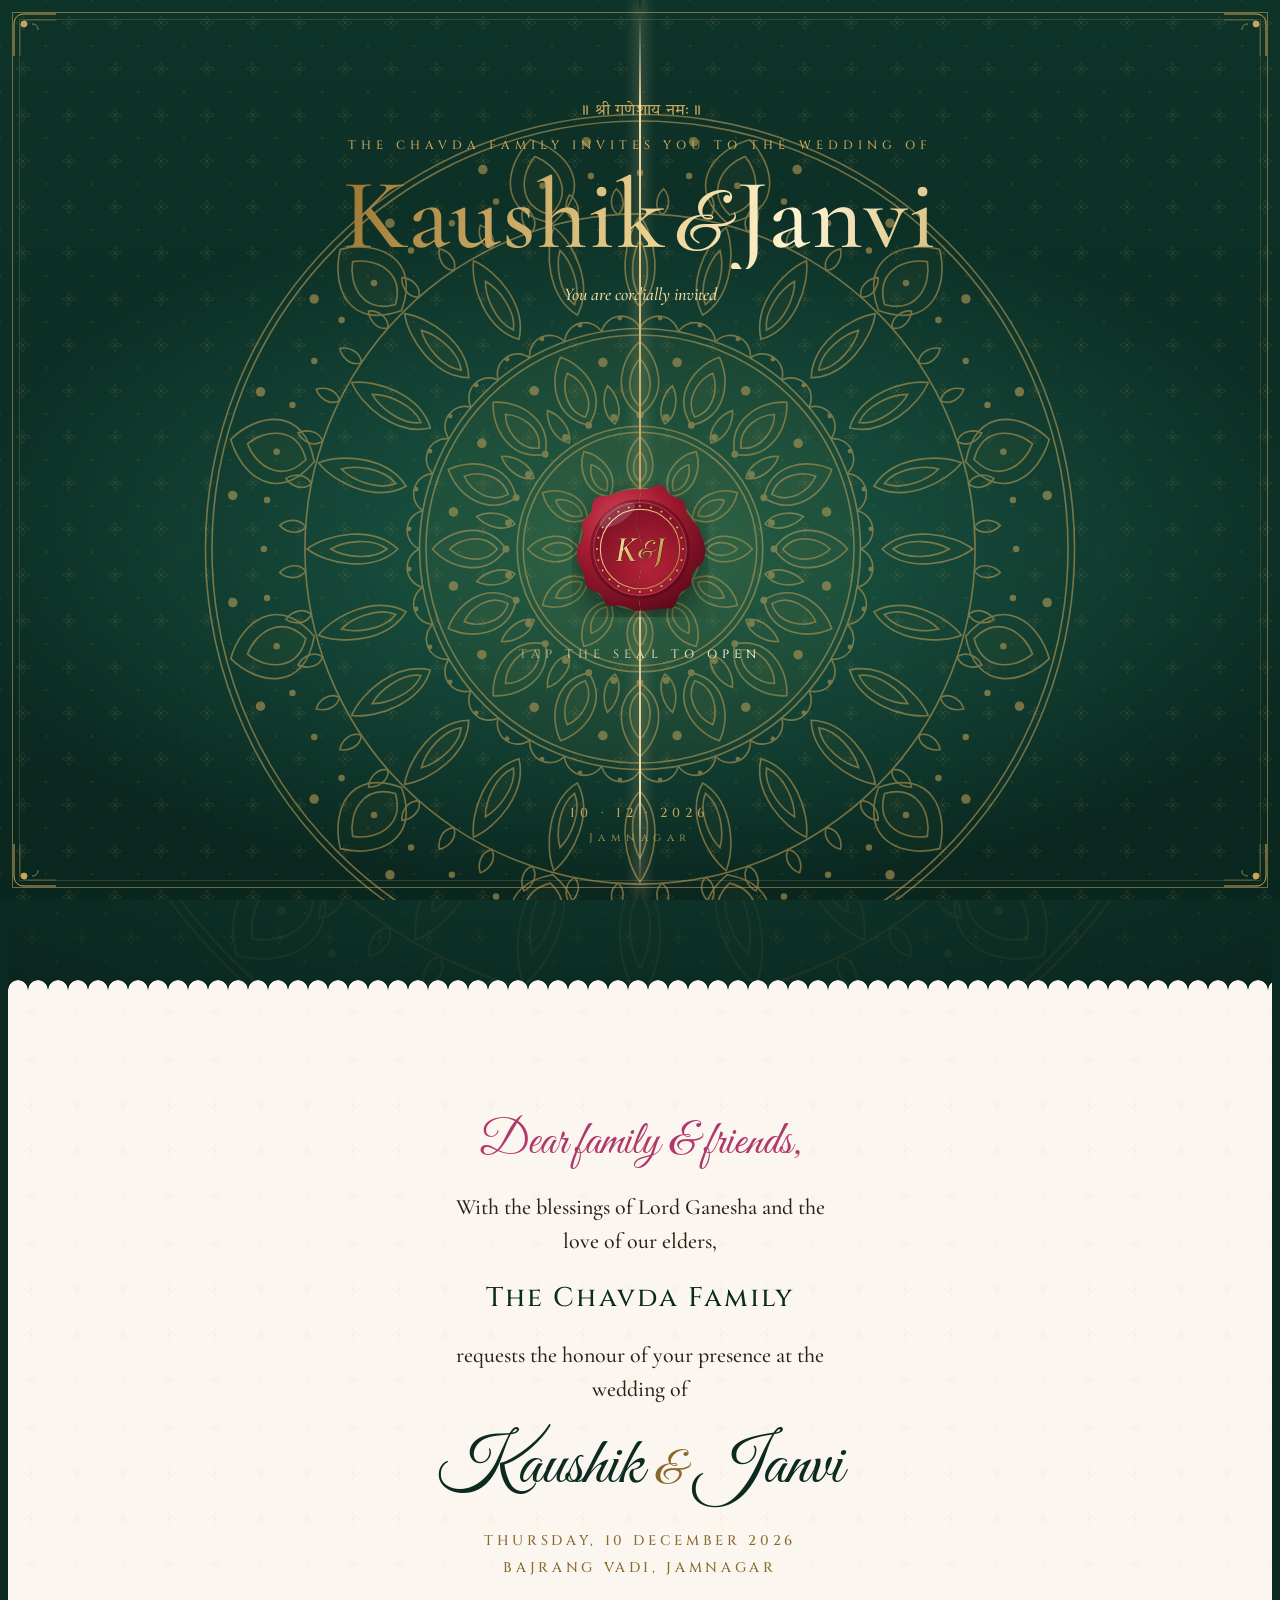
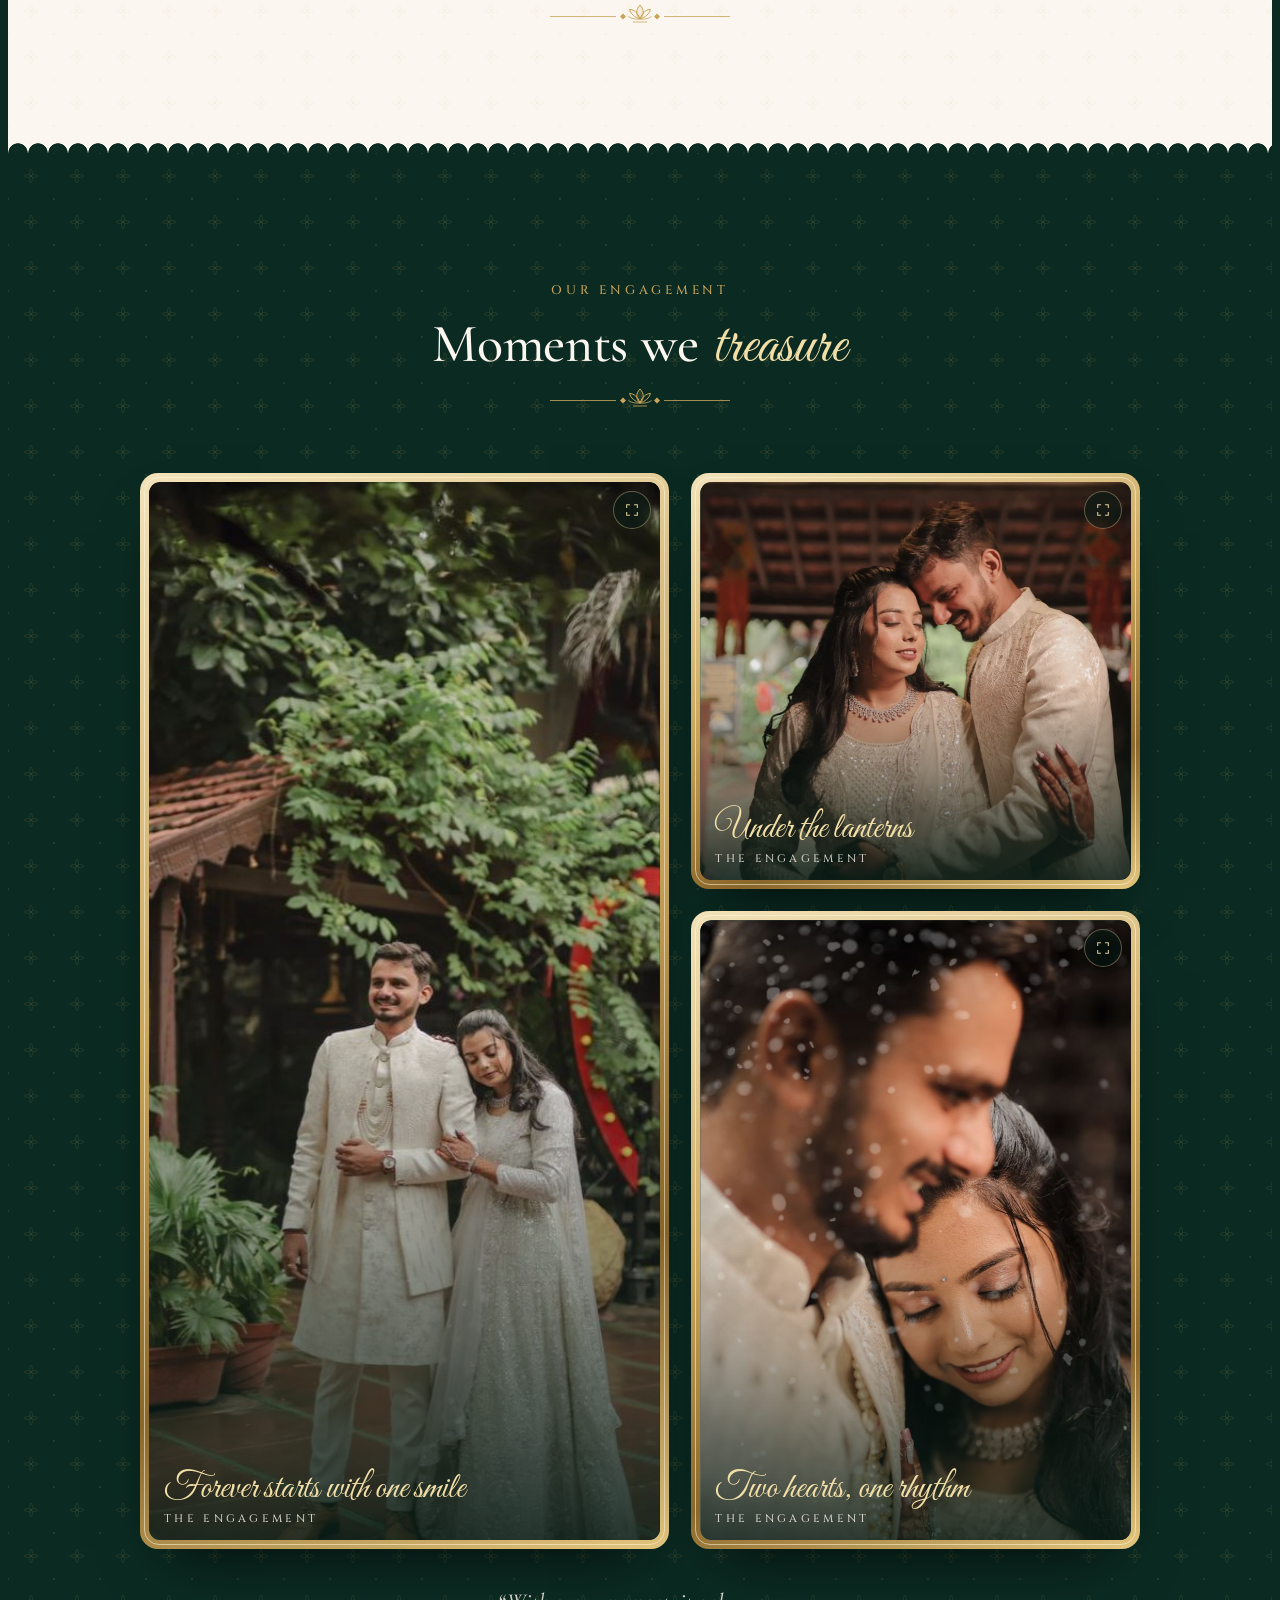
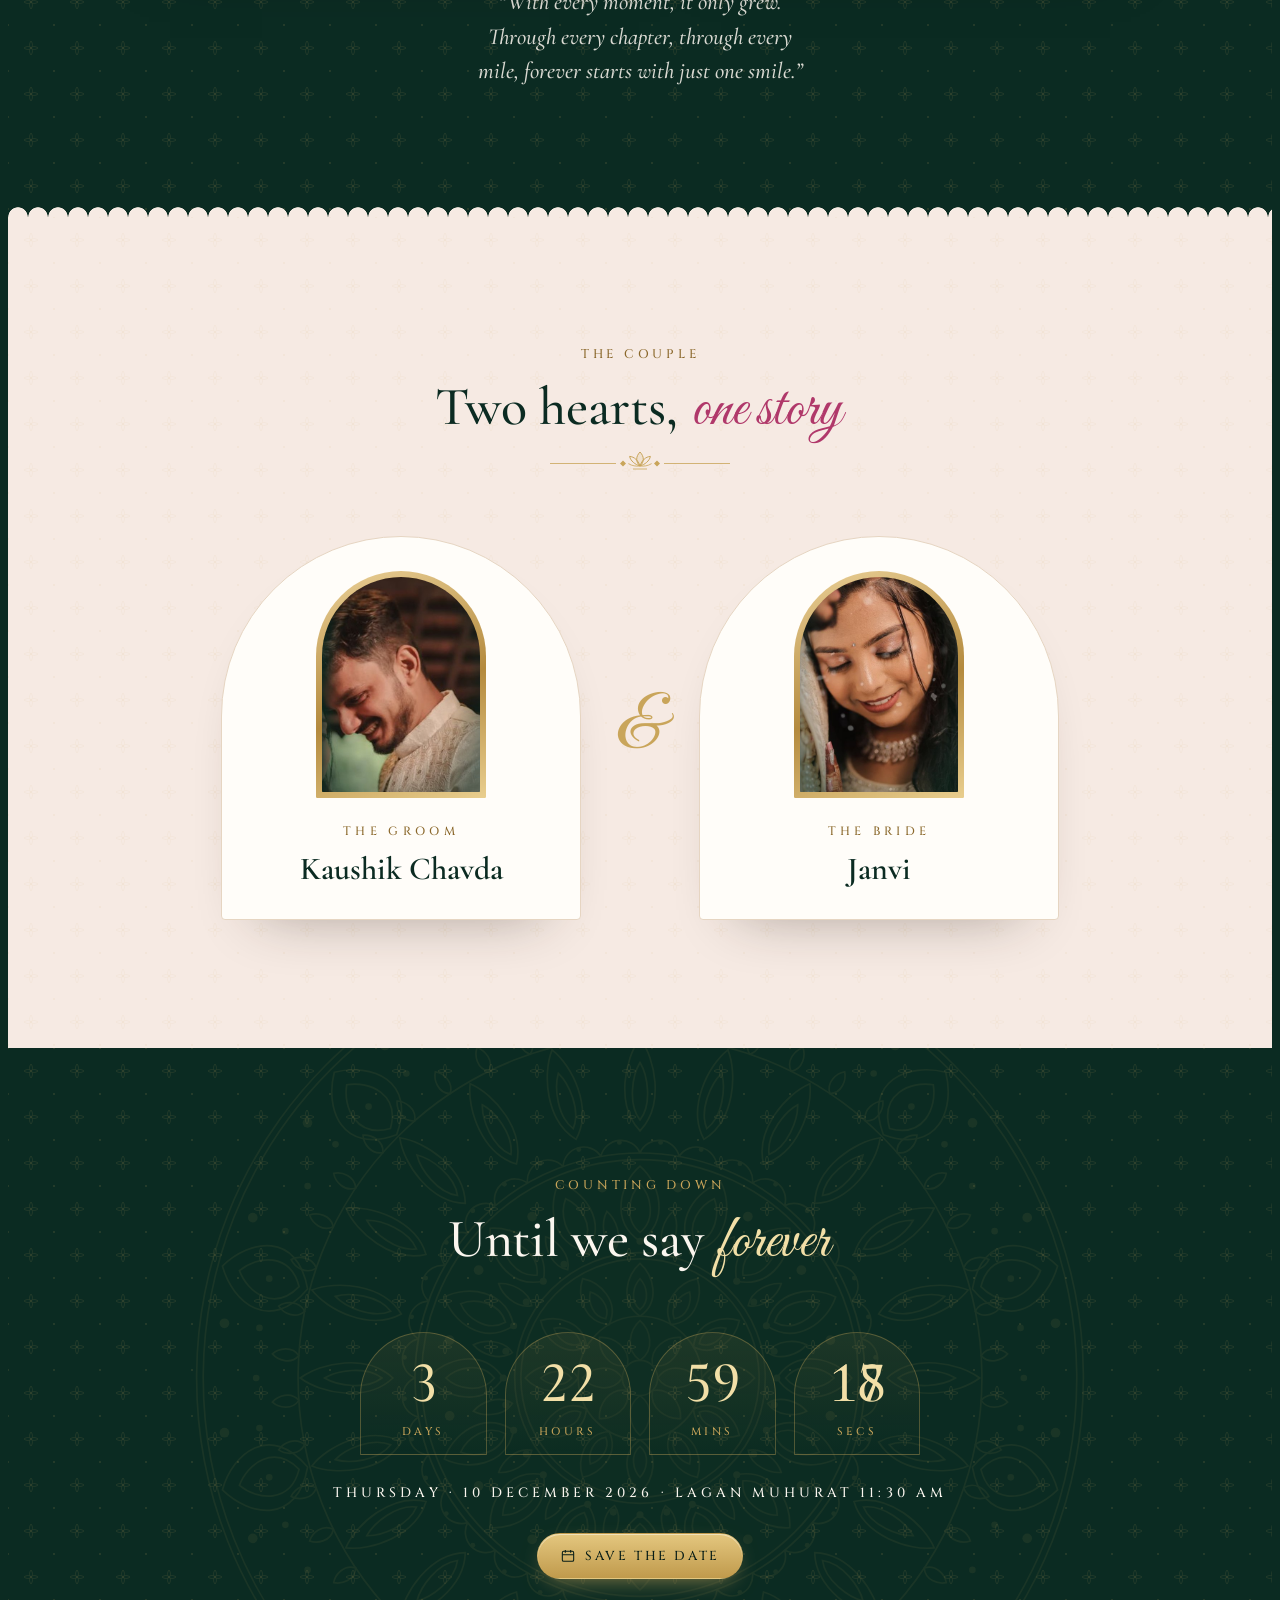
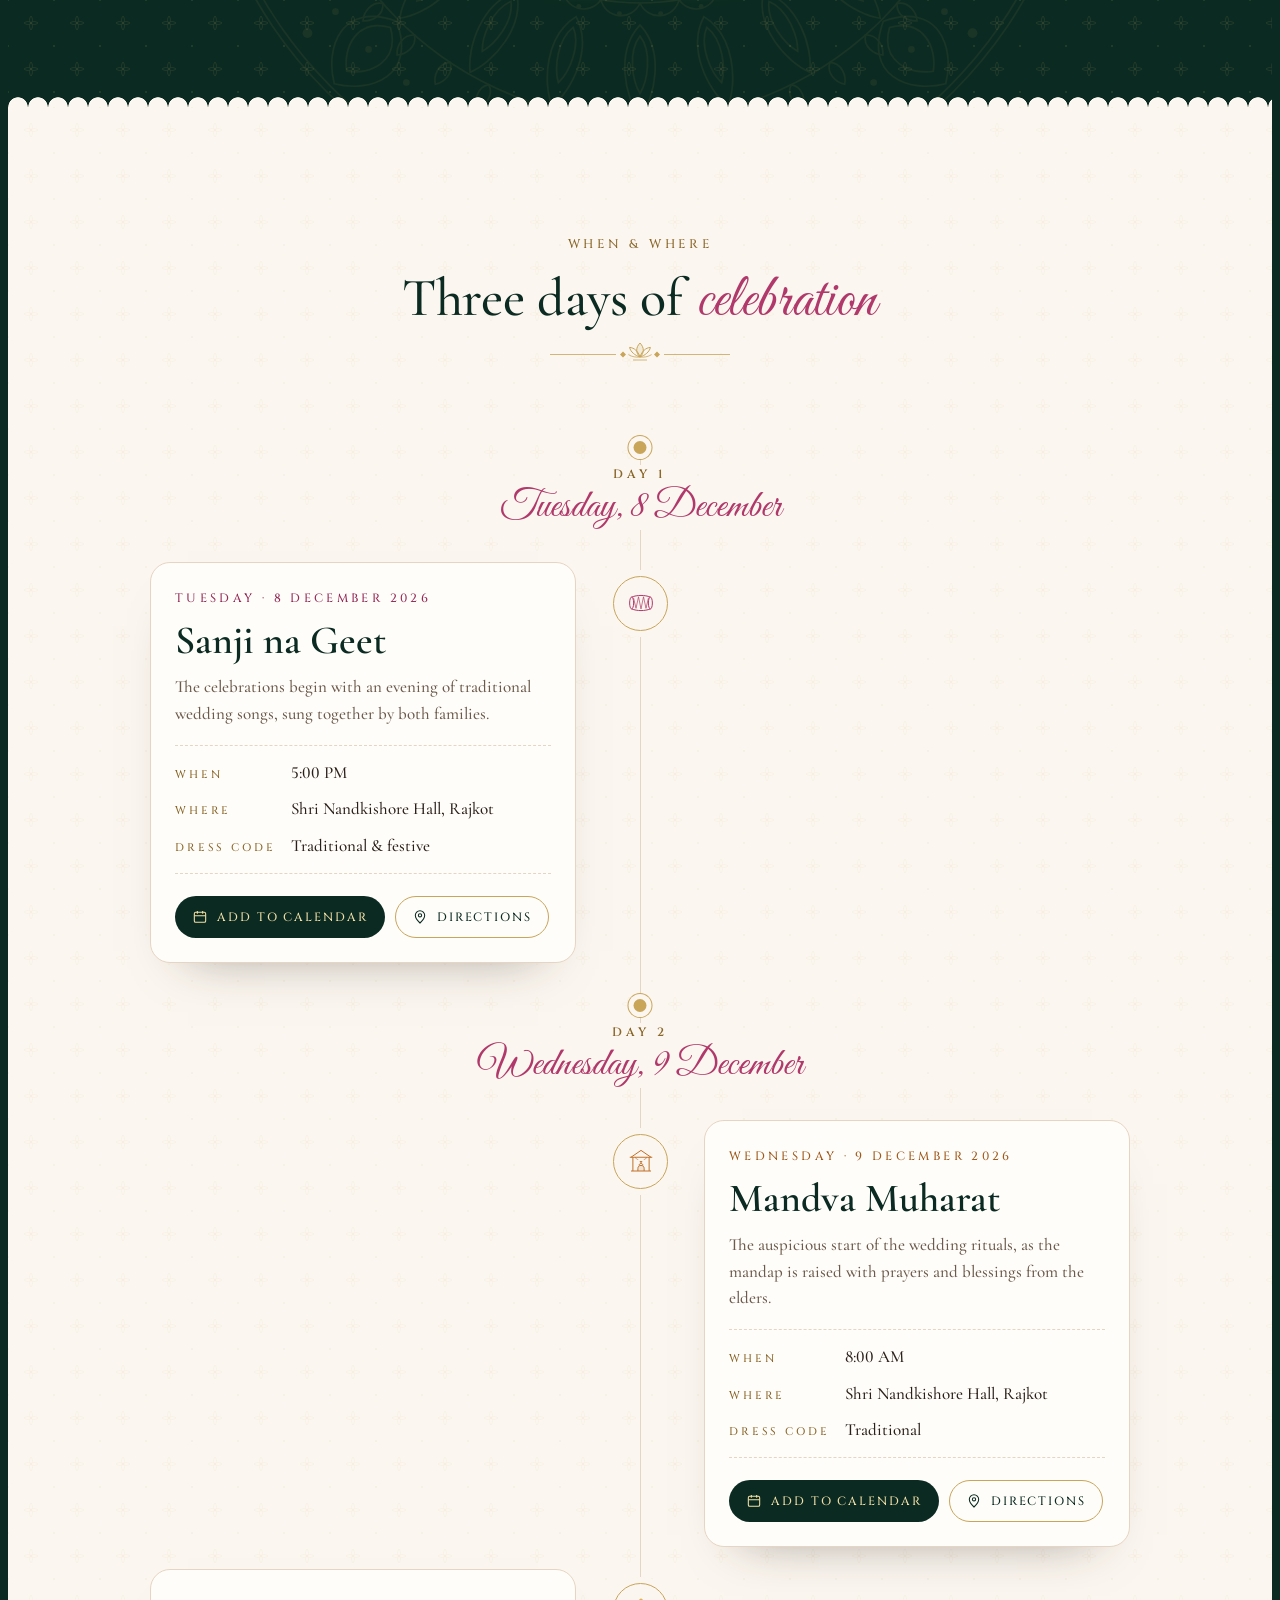
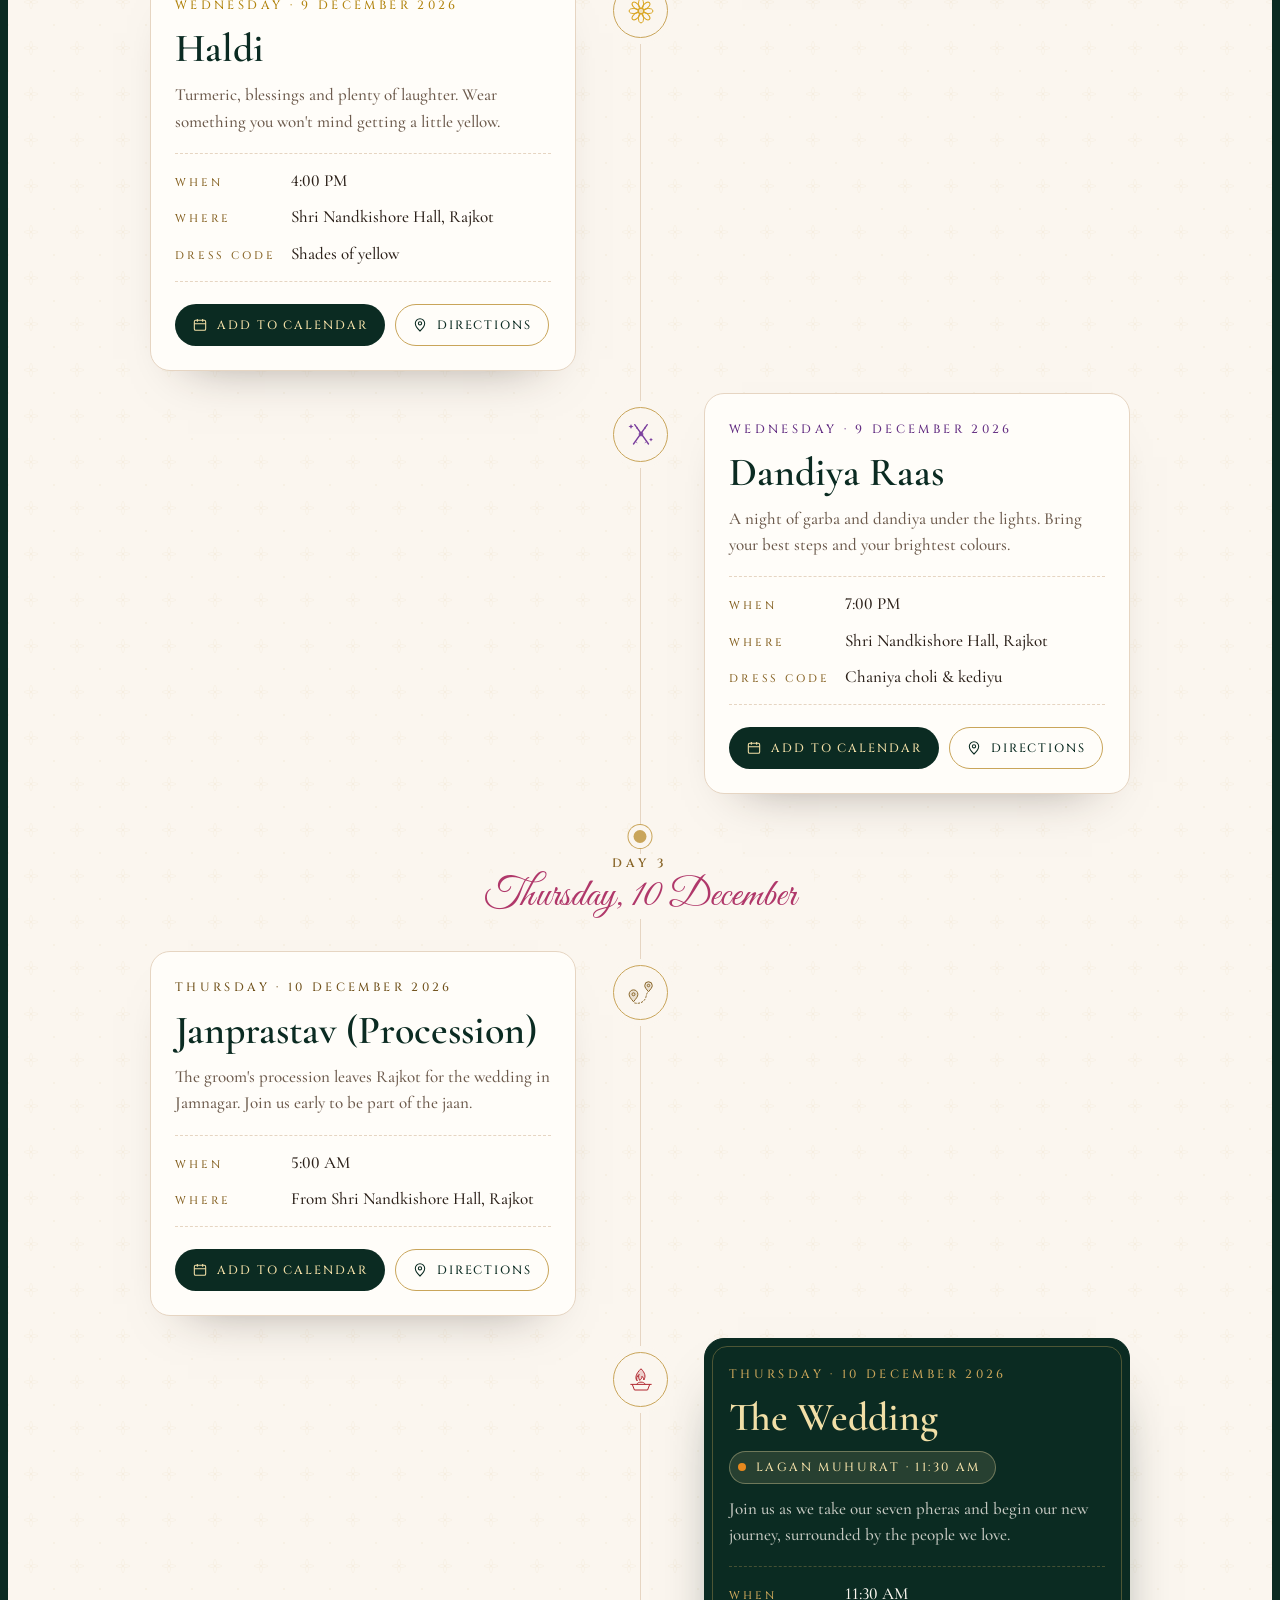
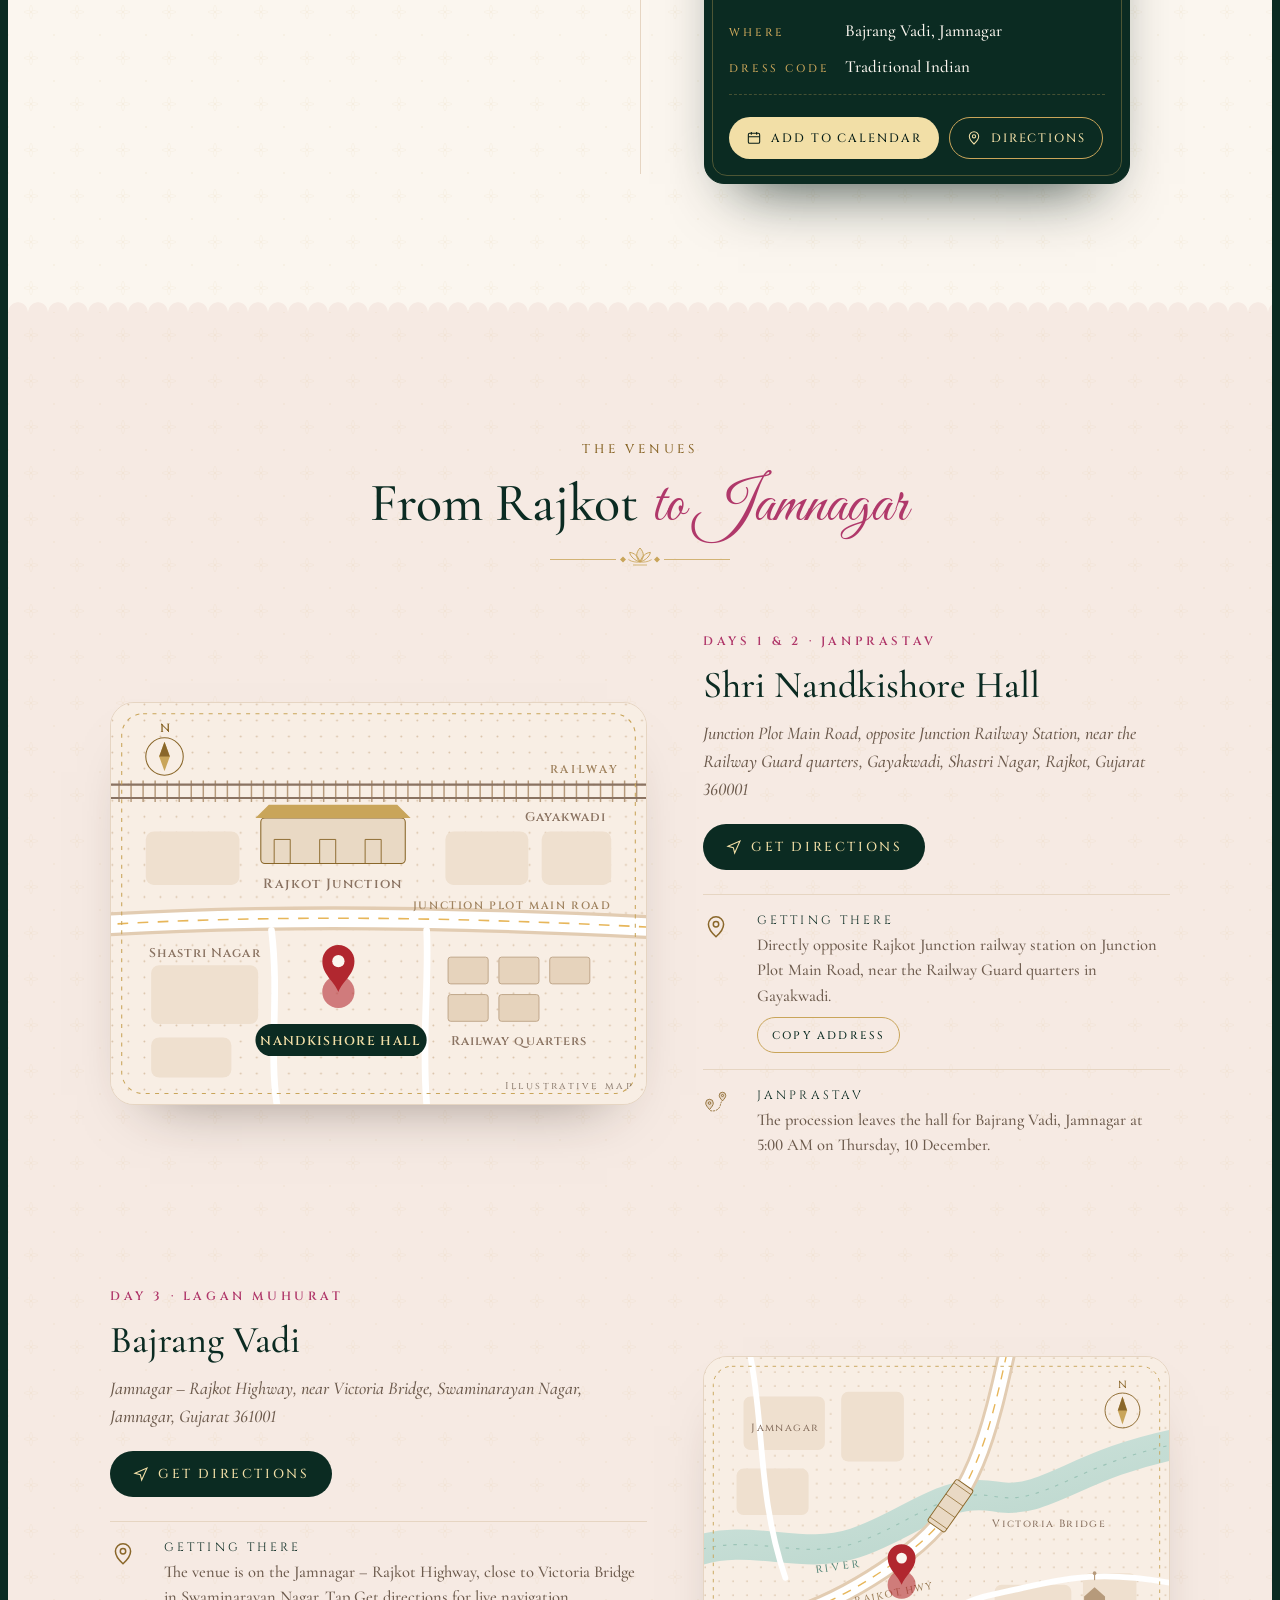
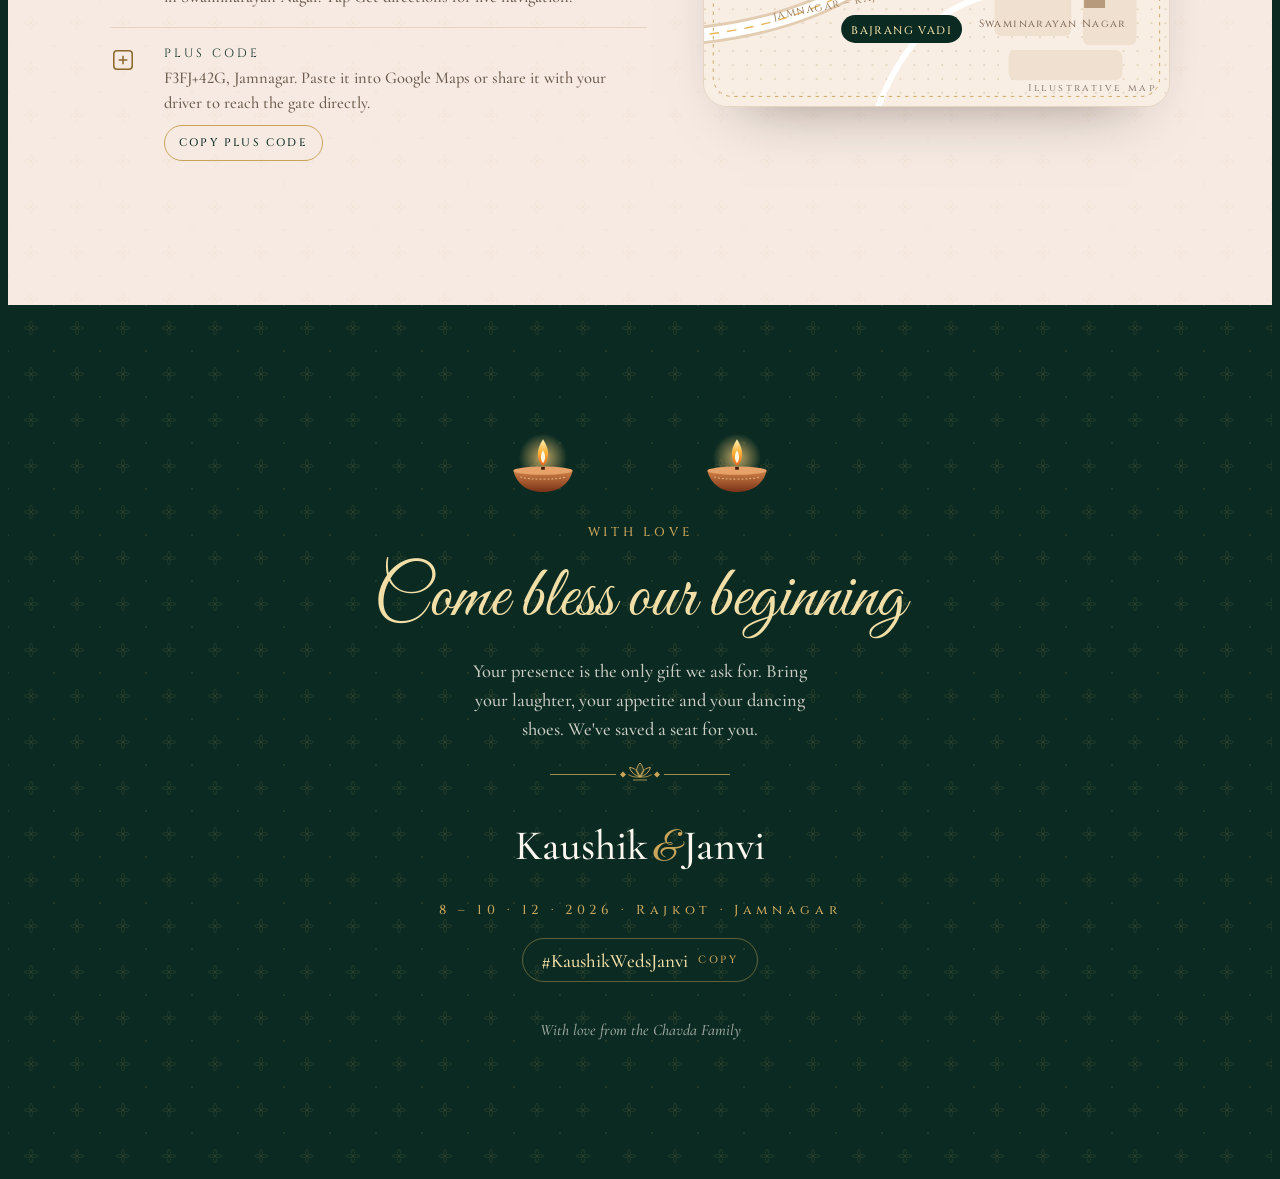
==== commit 016f4e13: "Add event times, Rajkot venue for days 1-2 and Janprastav, Lagan Muhurat 11:30 AM Co-Authored-By: Cl" ====
--- a/index.html
+++ b/index.html
@@ -4,21 +4,21 @@
 <meta charset="utf-8">
 <meta name="viewport" content="width=device-width,initial-scale=1,viewport-fit=cover">
 <title>Kaushik weds Janvi · Wedding Invitation</title>
-<meta name="description" content="The Chavda Family invites you · 8 – 10 December 2026 · Bajrang Vadi, Jamnagar">
+<meta name="description" content="The Chavda Family invites you · 8 – 10 December 2026 · Rajkot & Jamnagar">
 <meta property="og:title" content="Kaushik weds Janvi · Wedding Invitation">
-<meta property="og:description" content="The Chavda Family invites you · 8 – 10 December 2026 · Bajrang Vadi, Jamnagar">
+<meta property="og:description" content="The Chavda Family invites you · 8 – 10 December 2026 · Rajkot & Jamnagar">
 <meta property="og:image" content="https://manavchavda31.github.io/Manavchavda31/share/og-en.jpg">
 <meta property="og:image:secure_url" content="https://manavchavda31.github.io/Manavchavda31/share/og-en.jpg">
 <meta property="og:image:type" content="image/jpeg">
 <meta property="og:image:width" content="1200">
 <meta property="og:image:height" content="630">
-<meta property="og:image:alt" content="Kaushik and Janvi, 8 to 10 December 2026, Jamnagar">
+<meta property="og:image:alt" content="Kaushik and Janvi, 8 to 10 December 2026, Rajkot and Jamnagar">
 <meta property="og:url" content="https://manavchavda31.github.io/Manavchavda31/">
 <meta property="og:type" content="website">
 <meta property="og:site_name" content="Kaushik weds Janvi">
 <meta name="twitter:card" content="summary_large_image">
 <meta name="twitter:title" content="Kaushik weds Janvi · Wedding Invitation">
-<meta name="twitter:description" content="The Chavda Family invites you · 8 – 10 December 2026 · Bajrang Vadi, Jamnagar">
+<meta name="twitter:description" content="The Chavda Family invites you · 8 – 10 December 2026 · Rajkot & Jamnagar">
 <meta name="twitter:image" content="https://manavchavda31.github.io/Manavchavda31/share/og-en.jpg">
 <meta name="theme-color" content="#0B2B22">
 <link rel="icon" href="data:image/svg+xml,%3Csvg xmlns='http://www.w3.org/2000/svg' viewBox='0 0 64 64'%3E%3Ccircle cx='32' cy='32' r='30' fill='%230B2B22'/%3E%3Ctext x='32' y='42' text-anchor='middle' font-family='Georgia' font-style='italic' font-size='26' fill='%23F2DFA7'%3EK%26J%3C/text%3E%3C/svg%3E">
@@ -338,6 +338,9 @@
   .day-mark::before{left:50%;top:-6px;transform:translateX(-50%)}
 }
 /* ---------- venue ---------- */
+.venues{display:grid;gap:clamp(64px,10vw,112px)}
+.venue-when{font-family:var(--f-label);font-size:12px;font-weight:600;letter-spacing:.3em;text-transform:uppercase;color:var(--rani)}
+@media (min-width:880px){.venue.flip .map{order:2}}
 .venue{display:grid;grid-template-columns:1fr;gap:34px;align-items:center}
 .map{position:relative;border-radius:24px;overflow:hidden;background:#F8EEE4;border:1px solid var(--line);box-shadow:0 30px 60px -40px rgba(43,32,25,.55);max-width:100%}
 .map svg{display:block;width:100%;height:auto}
@@ -663,13 +666,27 @@
 <section class="band blush texture" id="venue">
   <div class="wrap">
     <header class="sh rv">
-      <p class="eyebrow">The venue</p>
-      <h2 class="h2">Find us <em>in Jamnagar</em></h2>
+      <p class="eyebrow">The venues</p>
+      <h2 class="h2">From Rajkot <em>to Jamnagar</em></h2>
       <div class="orn" data-orn></div>
     </header>
+    <div class="venues">
     <div class="venue">
+      <div class="map rv rv-zoom" id="map2"></div>
+      <div class="venue-info rv" style="--d:.15s">
+        <p class="venue-when" data-bind="venue2.when">Days 1 &amp; 2 · Janprastav</p>
+        <h3 data-bind="venue2.name">Shri Nandkishore Hall</h3>
+        <p class="addr" data-bind="venue2.address">Junction Plot Main Road, opposite Junction Railway Station, near the Railway Guard quarters, Gayakwadi, Shastri Nagar, Rajkot, Gujarat 360001</p>
+        <div class="btns">
+          <a class="btn btn-dark" id="dirBtn2" href="#" target="_blank" rel="noopener"><svg viewBox="0 0 24 24" fill="none" stroke="currentColor" stroke-width="1.6"><path d="M3 11 21 3l-8 18-2-8-8-2Z"/></svg><span data-bind="ui.directions">Get directions</span></a>
+        </div>
+        <ul class="tips" id="tips2"></ul>
+      </div>
+    </div>
+    <div class="venue flip">
       <div class="map rv rv-zoom" id="map"></div>
       <div class="venue-info rv" style="--d:.15s">
+        <p class="venue-when" data-bind="venue.when">Day 3 · Lagan Muhurat</p>
         <h3 data-bind="venue.name">Bajrang Vadi</h3>
         <p class="addr" data-bind="venue.address">Jamnagar – Rajkot Highway, near Victoria Bridge, Swaminarayan Nagar, Jamnagar, Gujarat 361001</p>
         <div class="btns">
@@ -677,6 +694,7 @@
         </div>
         <ul class="tips" id="tips"></ul>
       </div>
+    </div>
     </div>
   </div>
 </section>
@@ -692,7 +710,7 @@
     <p class="msg rv">Your presence is the only gift we ask for. Bring your laughter, your appetite and your dancing shoes. We've saved a seat for you.</p>
     <div class="orn rv" data-orn></div>
     <p class="sig rv"><span data-bind="groom.first">Kaushik</span><i>&amp;</i><span data-bind="bride.first">Janvi</span></p>
-    <p class="sigdate rv" data-bind="footerDate">8 – 10 · 12 · 2026 · Jamnagar</p>
+    <p class="sigdate rv" data-bind="footerDate">8 – 10 · 12 · 2026 · Rajkot · Jamnagar</p>
     <button class="tag rv" type="button" id="tagBtn"><span data-bind="hashtag">#KaushikWedsJanvi</span><small>Copy</small></button>
     <p class="families rv" data-bind="families">With love from the Chavda Family</p>
   </div>
@@ -736,29 +754,46 @@
   heroPhoto:'share/photo-a.jpg',
   city:'Jamnagar, Gujarat', cityShort:'Jamnagar',
   dateLong:'Thursday, 10 December 2026', dateDots:'10 · 12 · 2026', dateShort:'10 · 12 · 2026',
-  footerDate:'8 – 10 · 12 · 2026 · Jamnagar',
-  countdownTo:'2026-12-10T00:00:00+05:30',
-  countdownLabel:'Thursday · 10 December 2026',
+  footerDate:'8 – 10 · 12 · 2026 · Rajkot · Jamnagar',
+  countdownTo:'2026-12-10T11:30:00+05:30',
+  countdownLabel:'Thursday · 10 December 2026 · Lagan Muhurat 11:30 AM',
   saveTheDate:{ date:'2026-12-10' },
-  venue:{ name:'Bajrang Vadi', address:'Jamnagar – Rajkot Highway, near Victoria Bridge, Swaminarayan Nagar, Jamnagar, Gujarat 361001',
+  venue:{ when:'Day 3 · Lagan Muhurat', name:'Bajrang Vadi', address:'Jamnagar – Rajkot Highway, near Victoria Bridge, Swaminarayan Nagar, Jamnagar, Gujarat 361001',
     plusCode:'F3FJ+42G',
     mapsQuery:'F3FJ+42G Bajrang Vadi, Jamnagar - Rajkot Hwy, near Victoria Bridge, Swaminarayan Nagar, Jamnagar, Gujarat 361001' },
+  venue2:{ when:'Days 1 & 2 · Janprastav', name:'Shri Nandkishore Hall', address:'Junction Plot Main Road, opposite Junction Railway Station, near the Railway Guard quarters, Gayakwadi, Shastri Nagar, Rajkot, Gujarat 360001',
+    mapsQuery:'Shri Nandkishore Hall, Junction Plot Main Road, opposite Junction Railway Station, Gayakwadi, Shastri Nagar, Rajkot, Gujarat 360001' },
+  ui:{ directions:'Get directions', copyAddress:'Copy address', mapNote:'Illustrative map', mapFont:'Cinzel, Georgia, serif' },
+  map2:{ station:'Rajkot Junction', rail:'RAILWAY', road:'JUNCTION PLOT MAIN ROAD', quarters:'Railway quarters', area:'Shastri Nagar', area2:'Gayakwadi', pin:'NANDKISHORE HALL', north:'N' },
   events:[
-    { id:'sangeet', name:'Sanji na Geet', icon:'sangeet', color:'#B0386A', allDay:'2026-12-08', dayLabel:'Tuesday, 8 December',
-      day:'Tuesday · 8 December 2026', when:'Evening', where:'Bajrang Vadi, Jamnagar', dress:'Traditional & festive',
+    { id:'sangeet', name:'Sanji na Geet', icon:'sangeet', color:'#B0386A', at:'rajkot', dayKey:'2026-12-08', dayLabel:'Tuesday, 8 December',
+      start:'2026-12-08T17:00:00+05:30', end:'2026-12-08T20:00:00+05:30',
+      day:'Tuesday · 8 December 2026', when:'5:00 PM', where:'Shri Nandkishore Hall, Rajkot', dress:'Traditional & festive',
       blurb:'The celebrations begin with an evening of traditional wedding songs, sung together by both families.' },
-    { id:'mandva', name:'Mandva Muharat', icon:'mandva', color:'#C0702A', allDay:'2026-12-09', dayLabel:'Wednesday, 9 December',
-      day:'Wednesday · 9 December 2026', when:'Morning', where:'Bajrang Vadi, Jamnagar', dress:'Traditional',
+    { id:'mandva', name:'Mandva Muharat', icon:'mandva', color:'#C0702A', at:'rajkot', dayKey:'2026-12-09', dayLabel:'Wednesday, 9 December',
+      start:'2026-12-09T08:00:00+05:30', end:'2026-12-09T10:00:00+05:30',
+      day:'Wednesday · 9 December 2026', when:'8:00 AM', where:'Shri Nandkishore Hall, Rajkot', dress:'Traditional',
       blurb:'The auspicious start of the wedding rituals, as the mandap is raised with prayers and blessings from the elders.' },
-    { id:'haldi', name:'Haldi', icon:'haldi', color:'#D9A520', allDay:'2026-12-09', dayLabel:'Wednesday, 9 December',
-      day:'Wednesday · 9 December 2026', when:'Afternoon', where:'Bajrang Vadi, Jamnagar', dress:'Shades of yellow',
+    { id:'haldi', name:'Haldi', icon:'haldi', color:'#D9A520', at:'rajkot', dayKey:'2026-12-09', dayLabel:'Wednesday, 9 December',
+      start:'2026-12-09T16:00:00+05:30', end:'2026-12-09T18:00:00+05:30',
+      day:'Wednesday · 9 December 2026', when:'4:00 PM', where:'Shri Nandkishore Hall, Rajkot', dress:'Shades of yellow',
       blurb:"Turmeric, blessings and plenty of laughter. Wear something you won't mind getting a little yellow." },
-    { id:'dandiya', name:'Dandiya Raas', icon:'dandiya', color:'#7A3E9D', allDay:'2026-12-09', dayLabel:'Wednesday, 9 December',
-      day:'Wednesday · 9 December 2026', when:'Evening', where:'Bajrang Vadi, Jamnagar', dress:'Chaniya choli & kediyu',
+    { id:'dandiya', name:'Dandiya Raas', icon:'dandiya', color:'#7A3E9D', at:'rajkot', dayKey:'2026-12-09', dayLabel:'Wednesday, 9 December',
+      start:'2026-12-09T19:00:00+05:30', end:'2026-12-09T23:00:00+05:30',
+      day:'Wednesday · 9 December 2026', when:'7:00 PM', where:'Shri Nandkishore Hall, Rajkot', dress:'Chaniya choli & kediyu',
       blurb:'A night of garba and dandiya under the lights. Bring your best steps and your brightest colours.' },
-    { id:'wedding', name:'The Wedding', icon:'agni', color:'#B1272F', main:true, allDay:'2026-12-10', dayLabel:'Thursday, 10 December',
-      day:'Thursday · 10 December 2026', when:'', where:'Bajrang Vadi, Jamnagar', dress:'Traditional Indian',
+    { id:'jaan', name:'Janprastav (Procession)', icon:'route', color:'#8A672A', at:'rajkot', dayKey:'2026-12-10', dayLabel:'Thursday, 10 December',
+      start:'2026-12-10T05:00:00+05:30', end:'2026-12-10T06:00:00+05:30',
+      day:'Thursday · 10 December 2026', when:'5:00 AM', where:'From Shri Nandkishore Hall, Rajkot', dress:'',
+      blurb:"The groom's procession leaves Rajkot for the wedding in Jamnagar. Join us early to be part of the jaan." },
+    { id:'wedding', name:'The Wedding', icon:'agni', color:'#B1272F', main:true, at:'jamnagar', dayKey:'2026-12-10', dayLabel:'Thursday, 10 December',
+      start:'2026-12-10T11:30:00+05:30', end:'2026-12-10T14:00:00+05:30',
+      day:'Thursday · 10 December 2026', muhurat:'Lagan Muhurat · 11:30 AM', when:'11:30 AM', where:'Bajrang Vadi, Jamnagar', dress:'Traditional Indian',
       blurb:'Join us as we take our seven pheras and begin our new journey, surrounded by the people we love.' }
+  ],
+  tips2:[
+    { icon:'pin', title:'Getting there', text:'Directly opposite Rajkot Junction railway station on Junction Plot Main Road, near the Railway Guard quarters in Gayakwadi.', copy:'Shri Nandkishore Hall, Junction Plot Main Road, opposite Junction Railway Station, near the Railway Guard quarters, Gayakwadi, Shastri Nagar, Rajkot, Gujarat 360001' },
+    { icon:'route', title:'Janprastav', text:'The procession leaves the hall for Bajrang Vadi, Jamnagar at 5:00 AM on Thursday, 10 December.' }
   ],
   tips:[
     { icon:'pin', title:'Getting there', text:'The venue is on the Jamnagar – Rajkot Highway, close to Victoria Bridge in Swaminarayan Nagar. Tap Get directions for live navigation.' },
@@ -881,6 +916,7 @@
   haldi: `<svg viewBox="0 0 48 48" fill="none" stroke="currentColor" stroke-width="1.6">${Array.from({ length: 8 }, (_, i) => `<ellipse cx="24" cy="12.5" rx="4" ry="7.5" transform="rotate(${i * 45} 24 24)"/>`).join('')}<circle cx="24" cy="24" r="5" fill="currentColor" fill-opacity=".25"/></svg>`,
   sangeet: `<svg viewBox="0 0 48 48" fill="none" stroke="currentColor" stroke-width="1.6"><ellipse cx="9" cy="24" rx="3.2" ry="9.5"/><ellipse cx="39" cy="24" rx="3.2" ry="9.5"/><path d="M9 14.5C18 11 30 11 39 14.5M9 33.5C18 37 30 37 39 33.5"/><path d="M12 15.5 16 32.5 20 14 24 33.5 28 14 32 32.5 36 15.5" stroke-width="1.1"/></svg>`,
   agni: `<svg viewBox="0 0 48 48" fill="none" stroke="currentColor" stroke-width="1.6"><path d="M7 31h34M10 31l3.5 9h21l3.5-9"/><path d="M24 6c6.5 6.5 8 12.5 4.5 18 0-3-1.5-4.5-3-6 .2 3.4-1.6 5-3.6 6.6C20 21 19.5 18 21 15c-3.6 3-5 6.6-3 10.4-4-3.6-2.6-11.6 6-19.4Z" fill="currentColor" fill-opacity=".18"/><path d="M17 31c1.5-2.5 4-3.6 7-3.6s5.5 1.1 7 3.6"/></svg>`,
+  route: `<svg viewBox="0 0 48 48" fill="none" stroke="currentColor" stroke-width="1.6"><path d="M12 38c-4-5-7-8-7-12a7 7 0 0 1 14 0c0 4-3 7-7 12Z" fill="currentColor" fill-opacity=".15"/><circle cx="12" cy="26" r="2.4"/><path d="M36 22c-3.4-4.2-6-6.8-6-10a6 6 0 0 1 12 0c0 3.2-2.6 5.8-6 10Z" fill="currentColor" fill-opacity=".15"/><circle cx="36" cy="12" r="2"/><path d="M14 40c8 2 16-2 18-10s2-6 4-8" stroke-dasharray="2.4 3" stroke-linecap="round"/></svg>`,
   mandva: `<svg viewBox="0 0 48 48" fill="none" stroke="currentColor" stroke-width="1.6"><path d="M8 18 24 7l16 11"/><path d="M6 18h36"/><path d="M11 18v22M37 18v22M8 40h32"/><path d="M19 40v-4c0-3 2-5 5-5s5 2 5 5v4" fill="currentColor" fill-opacity=".15"/><path d="M21 31c0-2 1.3-3 3-3s3 1 3 3"/><path d="M24 25v3M22 25h4"/><path d="M15 18c1 2.4 2.6 3.6 4.5 3.6M33 18c-1 2.4-2.6 3.6-4.5 3.6" stroke-width="1.1"/></svg>`,
   dandiya: `<svg viewBox="0 0 48 48" fill="none" stroke="currentColor" stroke-width="1.6"><path d="M12 40 34 9M36 40 14 9" stroke-width="2.2" stroke-linecap="round"/><path d="M15 36l3 2.2M33 36l-3 2.2M29 13l3 2.2M19 13l-3 2.2" stroke-width="1.1"/><circle cx="24" cy="24" r="3" fill="currentColor" fill-opacity=".25"/><path d="M8 8l1.2 2.6L12 12l-2.8 1.2L8 16l-1.2-2.8L4 12l2.8-1.4zM40 30l1 2 2 1-2 1-1 2-1-2-2-1 2-1z" fill="currentColor" stroke="none"/></svg>`,
   mehendi: `<svg viewBox="0 0 48 48" fill="none" stroke="currentColor" stroke-width="1.6"><path d="M22 42C11 40 7 28 12 19 17 10 30 8 35 16c4 7 0 15-7 15-5 0-7-4-5-8 1.6-3 6-3 7 0" fill="currentColor" fill-opacity=".14"/><path d="M22 42c4-3 6-6 6-11" stroke-width="1.1"/><circle cx="38" cy="8" r="1.4" fill="currentColor" stroke="none"/><circle cx="41" cy="14" r="1.1" fill="currentColor" stroke="none"/><circle cx="9" cy="34" r="1.1" fill="currentColor" stroke="none"/><path d="M15 22c2 1 3 3 2.5 5M19 16c2.4.4 4 2 4.4 4" stroke-width="1"/></svg>`,
@@ -937,6 +973,37 @@
   </g>
   <g transform="translate(118 222)"><rect x="0" y="0" width="104" height="24" rx="12" fill="#0B2B22"/><text x="52" y="16" text-anchor="middle" ${L} font-size="9.5" letter-spacing="1.2" fill="#F2DFA7">BAJRANG VADI</text></g>
   <g transform="translate(360 46)" stroke="#8A672A" fill="none"><circle r="15" stroke-width=".8"/><path d="M0-12 4 0 0 12-4 0Z" fill="#C9A55A" stroke="none"/><path d="M0-12 4 0H-4Z" fill="#8A672A" stroke="none"/><text y="-19" text-anchor="middle" ${L} font-size="9" fill="#8A672A" stroke="none">N</text></g>
+  <rect x="8" y="8" width="384" height="284" rx="16" fill="none" stroke="#C9A55A" stroke-width=".8" stroke-dasharray="3 4"/>
+</svg>`;
+}
+
+function mapSVG2() {
+  const M = INVITE.map2, F = `font-family="${INVITE.ui.mapFont}" font-weight="600"`;
+  let ties = ''; for (let x = 6; x < 400; x += 9) ties += `<path d="M${x} 58v16"/>`;
+  return `<svg viewBox="0 0 400 300" role="img" aria-label="${esc(INVITE.venue2.name)}, ${esc(INVITE.venue2.address)}">
+  <defs><pattern id="mp2" width="12" height="12" patternUnits="userSpaceOnUse"><circle cx="1" cy="1" r=".7" fill="#D9C2A8"/></pattern></defs>
+  <rect width="400" height="300" fill="#F8EEE4"/><rect width="400" height="300" fill="url(#mp2)"/>
+  <g fill="#EFE0CF"><rect x="26" y="96" width="70" height="40" rx="6"/><rect x="250" y="96" width="62" height="40" rx="6"/><rect x="322" y="96" width="52" height="40" rx="6"/><rect x="30" y="196" width="80" height="44" rx="6"/><rect x="30" y="250" width="60" height="30" rx="6"/></g>
+  <g stroke="#B69A7B" stroke-width="1.1">${ties}</g>
+  <path d="M0 61H400M0 71H400" stroke="#8A7362" stroke-width="1.6"/>
+  <text x="380" y="52" text-anchor="end" ${F} font-size="8.5" letter-spacing="2" fill="#A0835F">${esc(M.rail)}</text>
+  <g transform="translate(112 86)"><rect width="108" height="34" rx="3" fill="#E9D9C4" stroke="#8A672A" stroke-width=".8"/><path d="M-4 0h116l-10-10H6z" fill="#C9A55A"/><path d="M10 34V16h12v18M44 34V16h12v18M78 34V16h12v18" stroke="#8A672A" stroke-width=".7" fill="none"/></g>
+  <text x="166" y="138" text-anchor="middle" ${F} font-size="10" letter-spacing="1" fill="#8A7362">${esc(M.station)}</text>
+  <path d="M-10 166C120 158 260 160 410 168" stroke="#E2CCB2" stroke-width="18" fill="none"/>
+  <path d="M-10 166C120 158 260 160 410 168" stroke="#fff" stroke-width="13" fill="none"/>
+  <path d="M-10 166C120 158 260 160 410 168" stroke="#E7B65A" stroke-width="1.2" fill="none" stroke-dasharray="8 7"/>
+  <text x="300" y="154" text-anchor="middle" ${F} font-size="8" letter-spacing="1.2" fill="#A0835F">${esc(M.road)}</text>
+  <path d="M236 300C232 250 238 210 236 170M120 170C126 220 118 260 124 300" stroke="#fff" stroke-width="5" fill="none" stroke-linecap="round"/>
+  <g fill="#E6D3BC" stroke="#B69A7B" stroke-width=".6"><rect x="252" y="190" width="30" height="20" rx="2"/><rect x="290" y="190" width="30" height="20" rx="2"/><rect x="328" y="190" width="30" height="20" rx="2"/><rect x="252" y="218" width="30" height="20" rx="2"/><rect x="290" y="218" width="30" height="20" rx="2"/></g>
+  <text x="305" y="256" text-anchor="middle" ${F} font-size="9.5" letter-spacing=".8" fill="#8A7362">${esc(M.quarters)}</text>
+  <text x="70" y="190" text-anchor="middle" ${F} font-size="9.5" letter-spacing=".8" fill="#8A7362">${esc(M.area)}</text>
+  <text x="340" y="88" text-anchor="middle" ${F} font-size="9.5" letter-spacing=".8" fill="#8A7362">${esc(M.area2)}</text>
+  <g transform="translate(170 216)">
+    <circle class="pulse" r="12" fill="#B1272F" opacity=".35"/><circle class="pulse b" r="12" fill="#B1272F" opacity=".35"/>
+    <g class="pin"><path d="M0 0C-3-8-12-13-12-23a12 12 0 0 1 24 0C12-13 3-8 0 0Z" fill="#B1272F"/><circle cy="-23" r="4.6" fill="#FBF6EF"/></g>
+  </g>
+  <g transform="translate(108 240)"><rect width="128" height="24" rx="12" fill="#0B2B22"/><text x="64" y="16" text-anchor="middle" ${F} font-size="9.5" letter-spacing="1" fill="#F2DFA7">${esc(M.pin)}</text></g>
+  <g transform="translate(40 40)" stroke="#8A672A" fill="none"><circle r="14" stroke-width=".8" fill="#F8EEE4"/><path d="M0-11 4 0 0 11-4 0Z" fill="#C9A55A" stroke="none"/><path d="M0-11 4 0H-4Z" fill="#8A672A" stroke="none"/><text y="-18" text-anchor="middle" ${F} font-size="9" fill="#8A672A" stroke="none">${esc(M.north)}</text></g>
   <rect x="8" y="8" width="384" height="284" rx="16" fill="none" stroke="#C9A55A" stroke-width=".8" stroke-dasharray="3 4"/>
 </svg>`;
 }
@@ -1247,14 +1314,15 @@
 $('#cdDate').textContent = INVITE.countdownLabel;
 const mainEv = INVITE.events.find(e => e.main) || INVITE.events[0];
 const details = `${INVITE.groom.first} & ${INVITE.bride.first}'s wedding celebrations`;
-$('#saveDate').href = gcal(`${INVITE.groom.first} & ${INVITE.bride.first} · ${mainEv.name}`, mainEv.start, mainEv.end, details, INVITE.venue.mapsQuery, mainEv.allDay);
+$('#saveDate').href = gcal(`${INVITE.groom.first} & ${INVITE.bride.first} · ${mainEv.name}`, mainEv.start, mainEv.end, details, INVITE.venue.mapsQuery);
 
 // events
 let lastDay = null, dayN = 0;
 $('#timeline').insertAdjacentHTML('beforeend', INVITE.events.map((e, i) => {
   let mark = '';
-  if (e.allDay && e.allDay !== lastDay) { lastDay = e.allDay; dayN++; mark = `<div class="day-mark rv"><span class="dm-k">Day ${dayN}</span><span class="dm-d">${esc(e.dayLabel || e.day)}</span></div>`; }
-  const loc = `${e.where}, ${INVITE.venue.name}, ${INVITE.venue.address}`;
+  const V = e.at === 'rajkot' ? INVITE.venue2 : INVITE.venue;
+  const key = e.dayKey || e.allDay;
+  if (key && key !== lastDay) { lastDay = key; dayN++; mark = `<div class="day-mark rv"><span class="dm-k">Day ${dayN}</span><span class="dm-d">${esc(e.dayLabel || e.day)}</span></div>`; }
   return mark + `<article class="ev rv${e.main ? ' main' : ''}" style="--c:${e.color};--d:.05s">
     <div class="ev-medal">${ICONS[e.icon] || ''}</div>
     <div class="ev-card" data-tilt>
@@ -1269,8 +1337,8 @@
         ${e.dress ? `<div><dt>Dress code</dt><dd>${esc(e.dress)}</dd></div>` : ''}
       </dl>
       <div class="ev-actions">
-        <a class="btn ${e.main ? 'btn-dark' : 'btn-dark'}" href="${gcal(`${INVITE.groom.first} & ${INVITE.bride.first} · ${e.name}`, e.start, e.end, details, e.allDay ? INVITE.venue.mapsQuery : loc, e.allDay)}" target="_blank" rel="noopener">${CAL_ICON}Add to calendar</a>
-        <a class="btn btn-line" href="${mapsUrl(INVITE.venue.mapsQuery)}" target="_blank" rel="noopener">${PIN_ICON}Directions</a>
+        <a class="btn ${e.main ? 'btn-dark' : 'btn-dark'}" href="${gcal(`${INVITE.groom.first} & ${INVITE.bride.first} · ${e.name}`, e.start, e.end, details, V.mapsQuery, e.allDay)}" target="_blank" rel="noopener">${CAL_ICON}Add to calendar</a>
+        <a class="btn btn-line" href="${mapsUrl(V.mapsQuery)}" target="_blank" rel="noopener">${PIN_ICON}Directions</a>
       </div>
     </div>
   </article>`;
@@ -1281,6 +1349,9 @@
 $('#map').innerHTML = mapSVG() + '<span class="map-note">Illustrative map</span>';
 $('#dirBtn').href = mapsUrl(INVITE.venue.mapsQuery);
 $('#tips').innerHTML = INVITE.tips.map(t => `<li>${ICONS[t.icon] || ''}<div><b>${esc(t.title)}</b><p>${esc(t.text)}</p>${t.copy ? `<button class="btn btn-line tip-copy" type="button" data-copy="${esc(t.copy)}">Copy plus code</button>` : ''}</div></li>`).join('');
+$('#map2').innerHTML = mapSVG2() + `<span class="map-note">${esc(INVITE.ui.mapNote)}</span>`;
+$('#dirBtn2').href = mapsUrl(INVITE.venue2.mapsQuery);
+$('#tips2').innerHTML = INVITE.tips2.map(t => `<li>${ICONS[t.icon] || ''}<div><b>${esc(t.title)}</b><p>${esc(t.text)}</p>${t.copy ? `<button class="btn btn-line tip-copy" type="button" data-copy="${esc(t.copy)}">${esc(INVITE.ui.copyAddress)}</button>` : ''}</div></li>`).join('');
 $$('[data-copy]').forEach(b => b.addEventListener('click', () => copy(b.dataset.copy, b.previousElementSibling)));
 
 // footer diyas
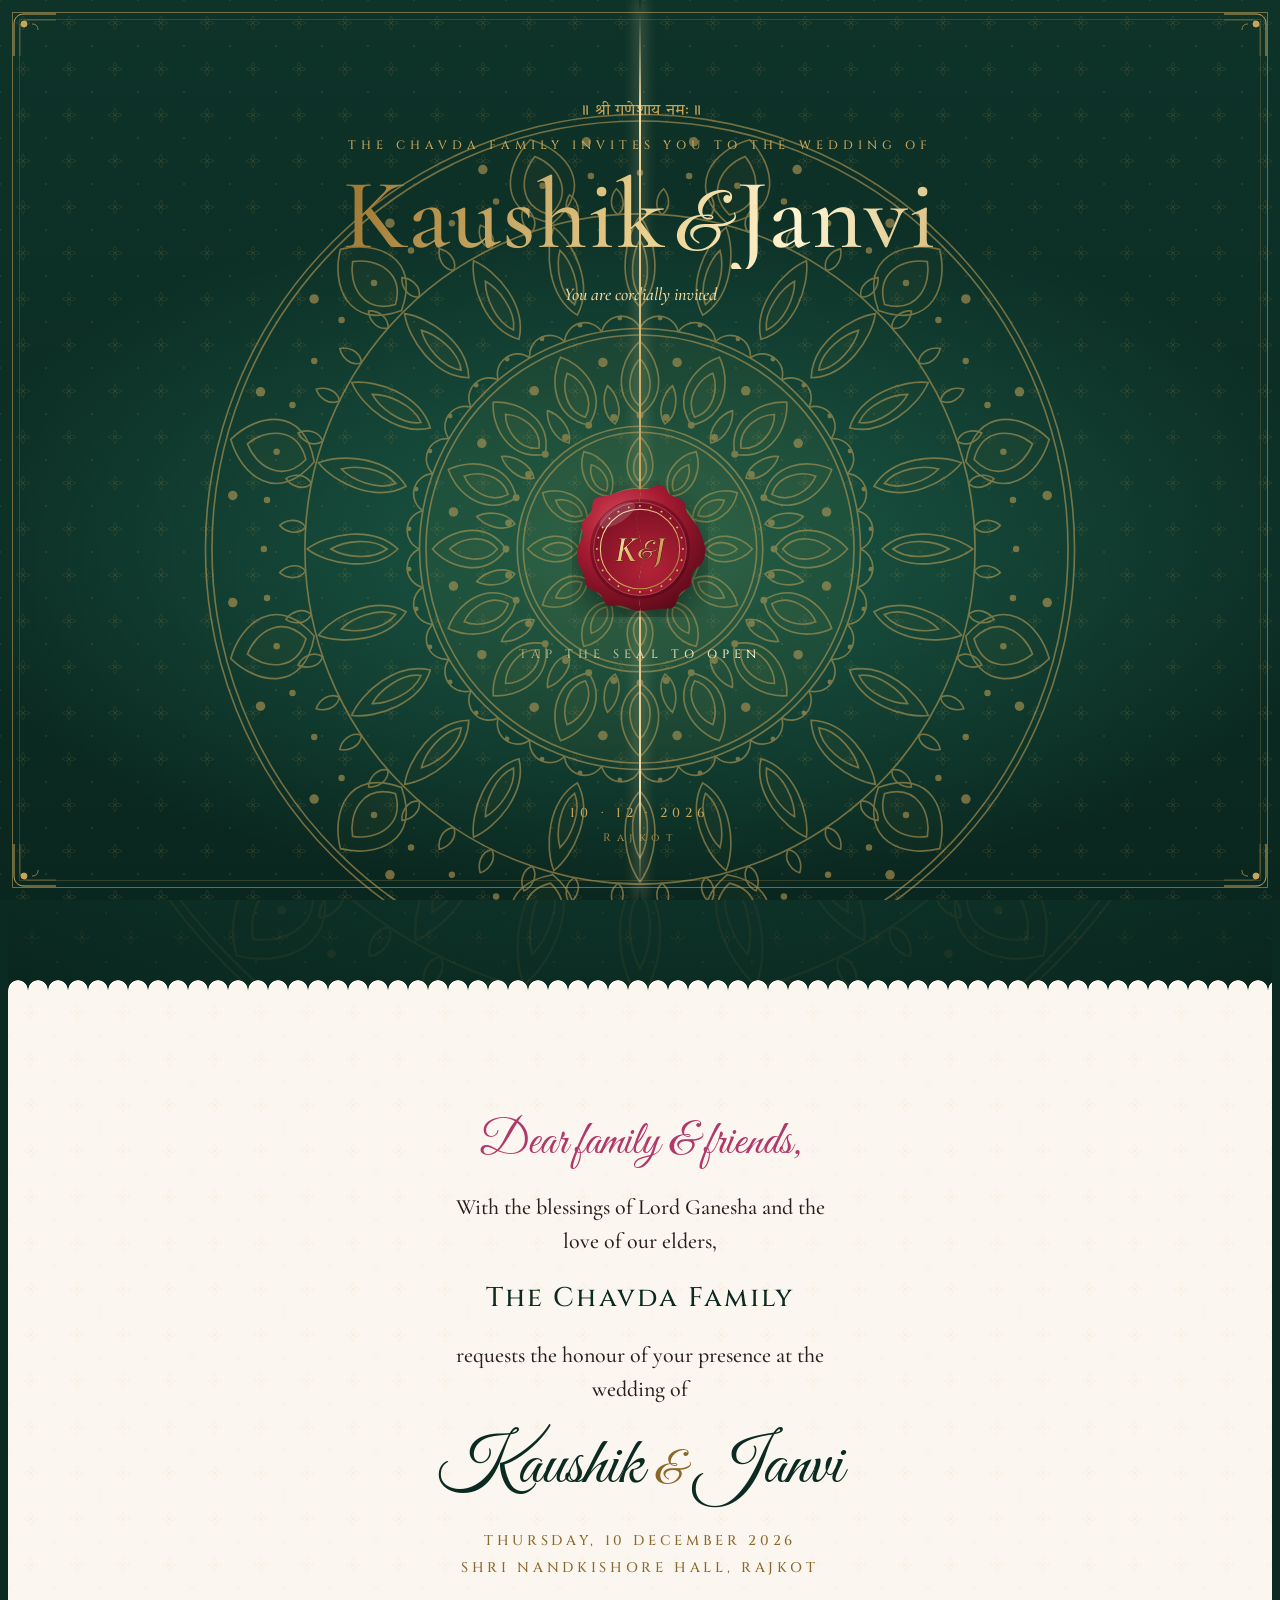
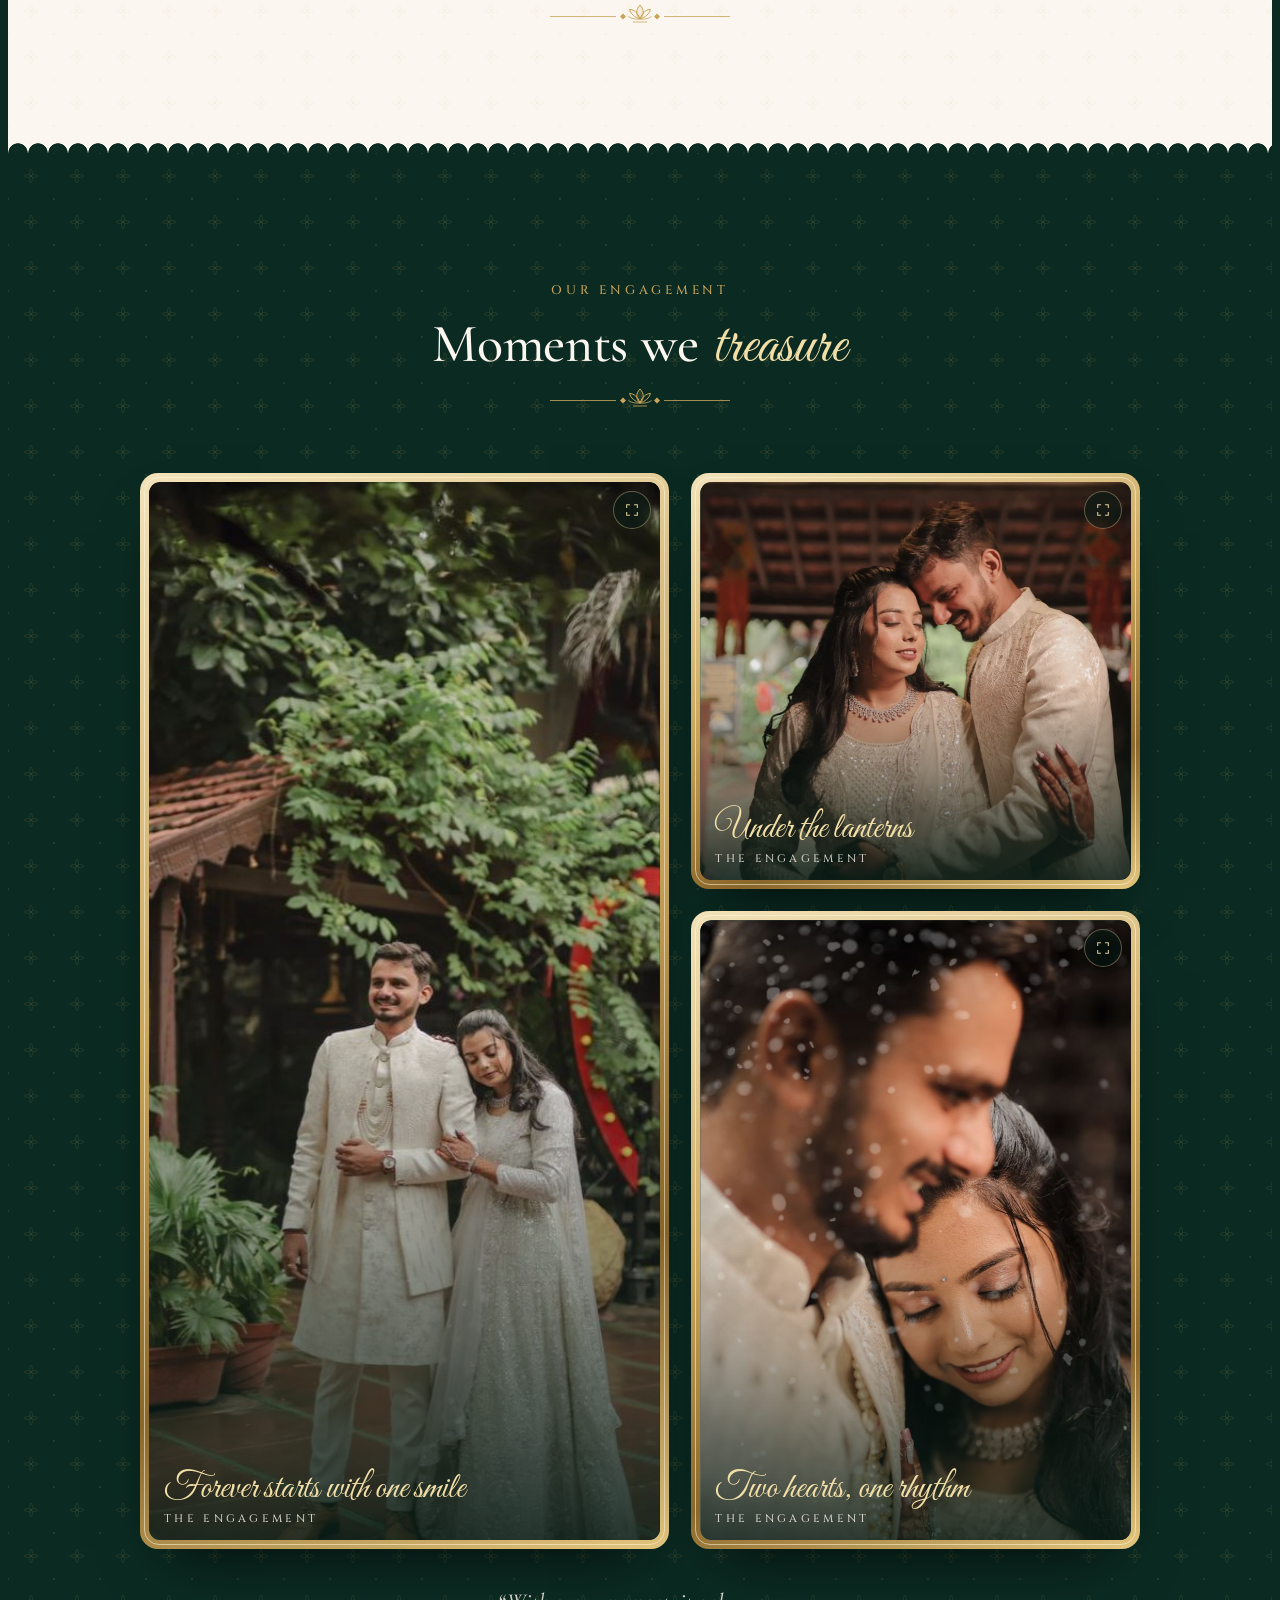
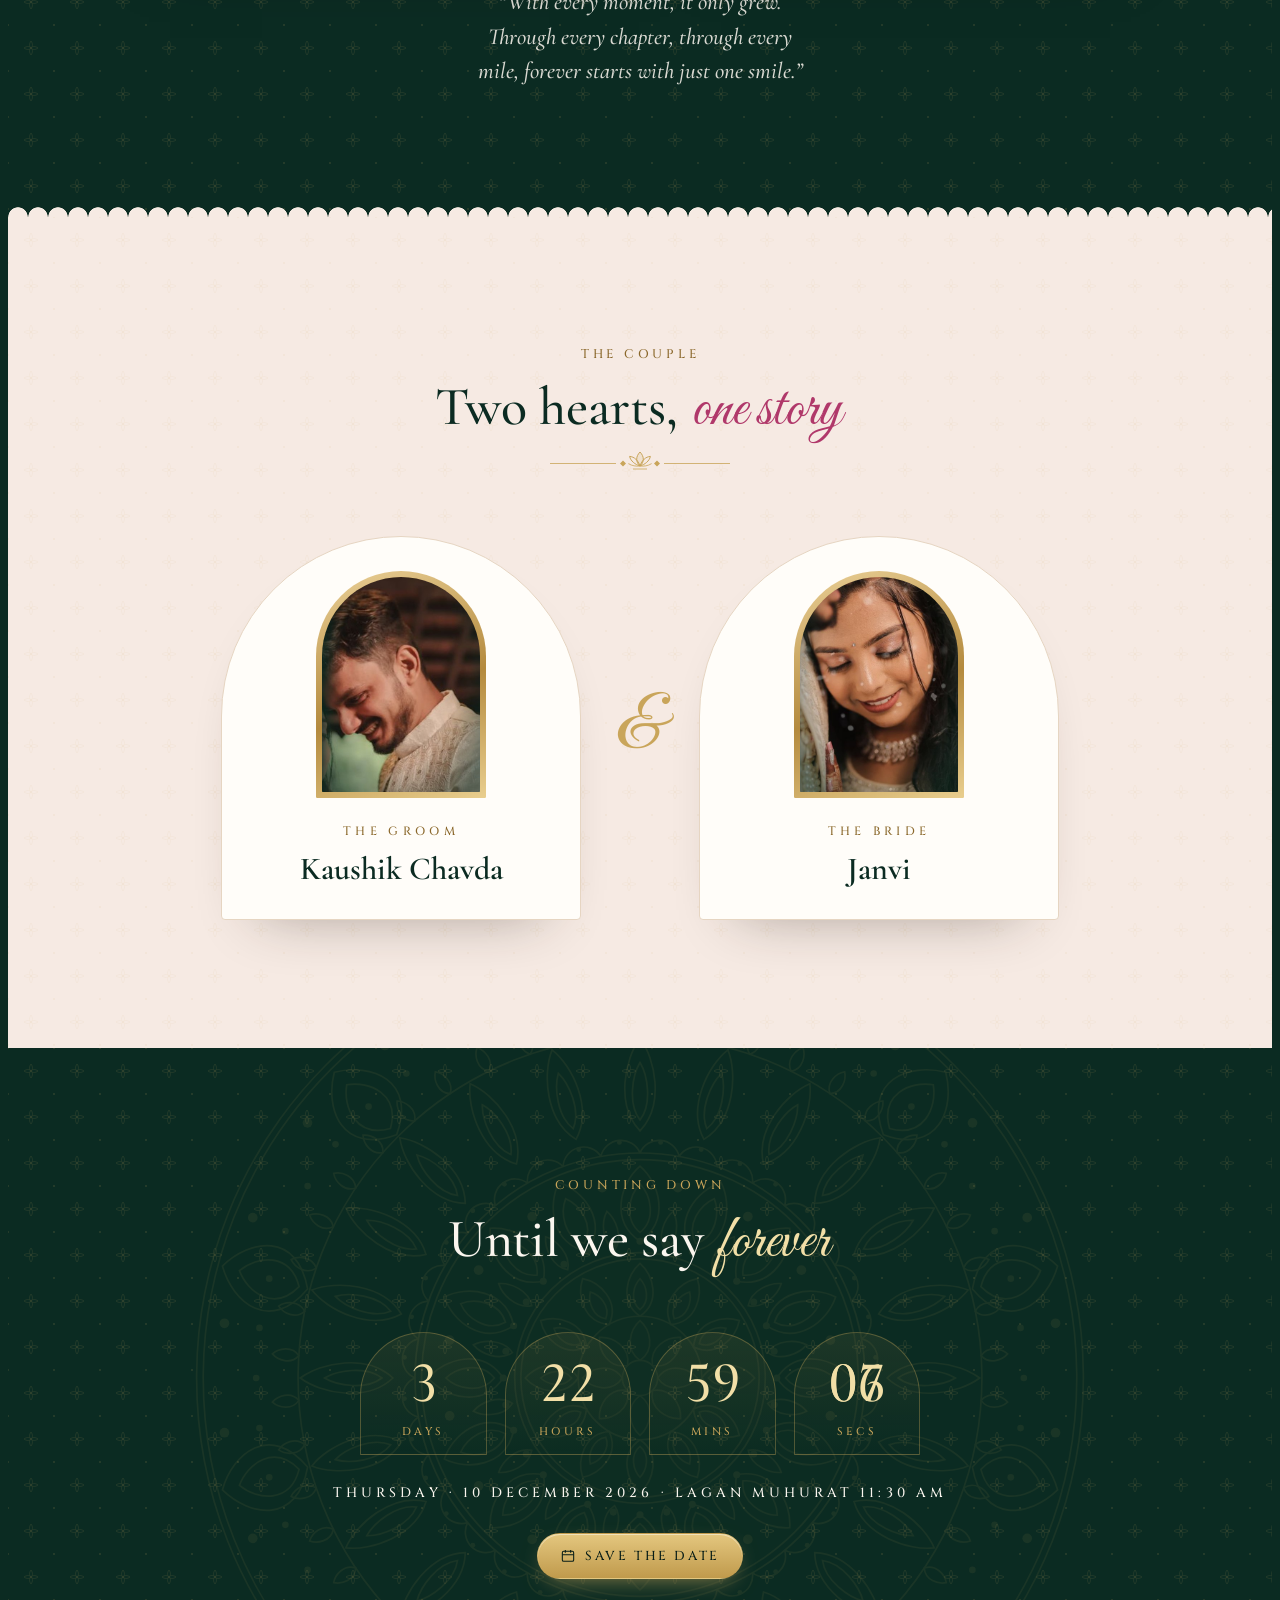
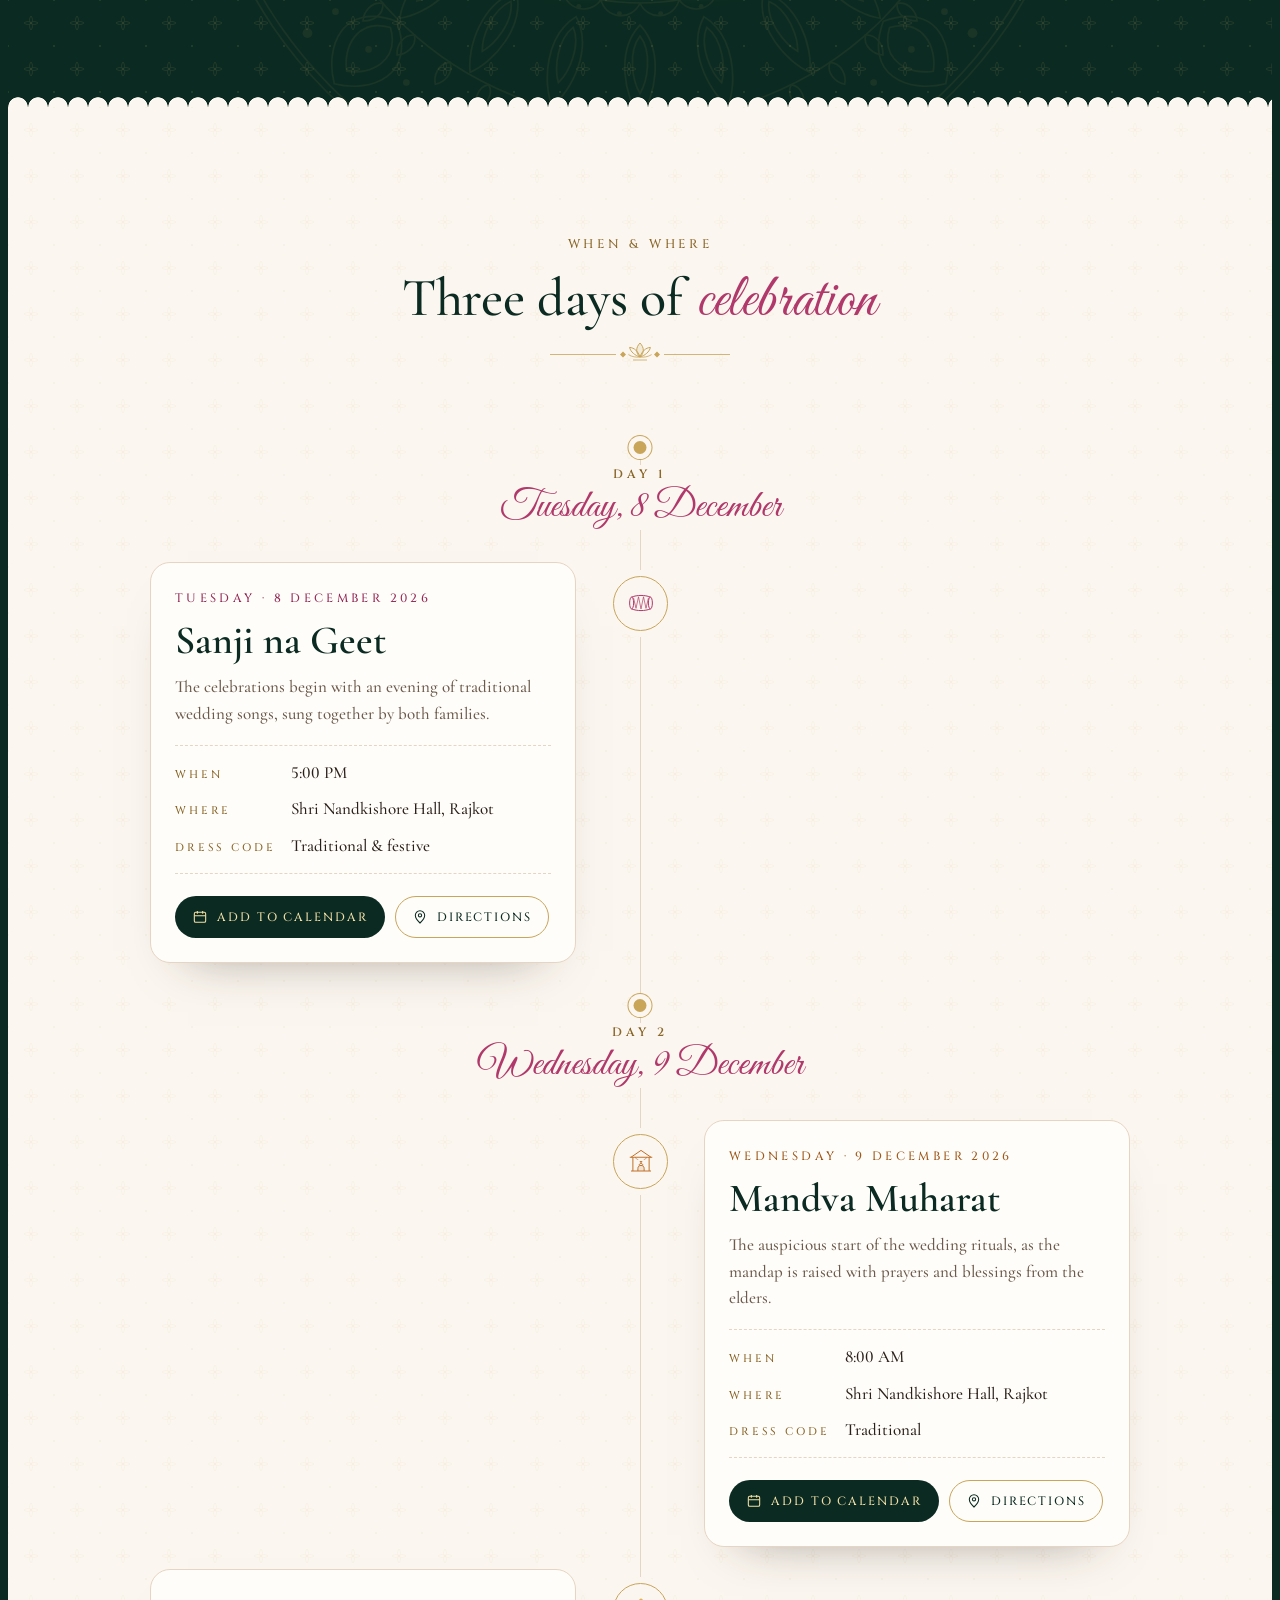
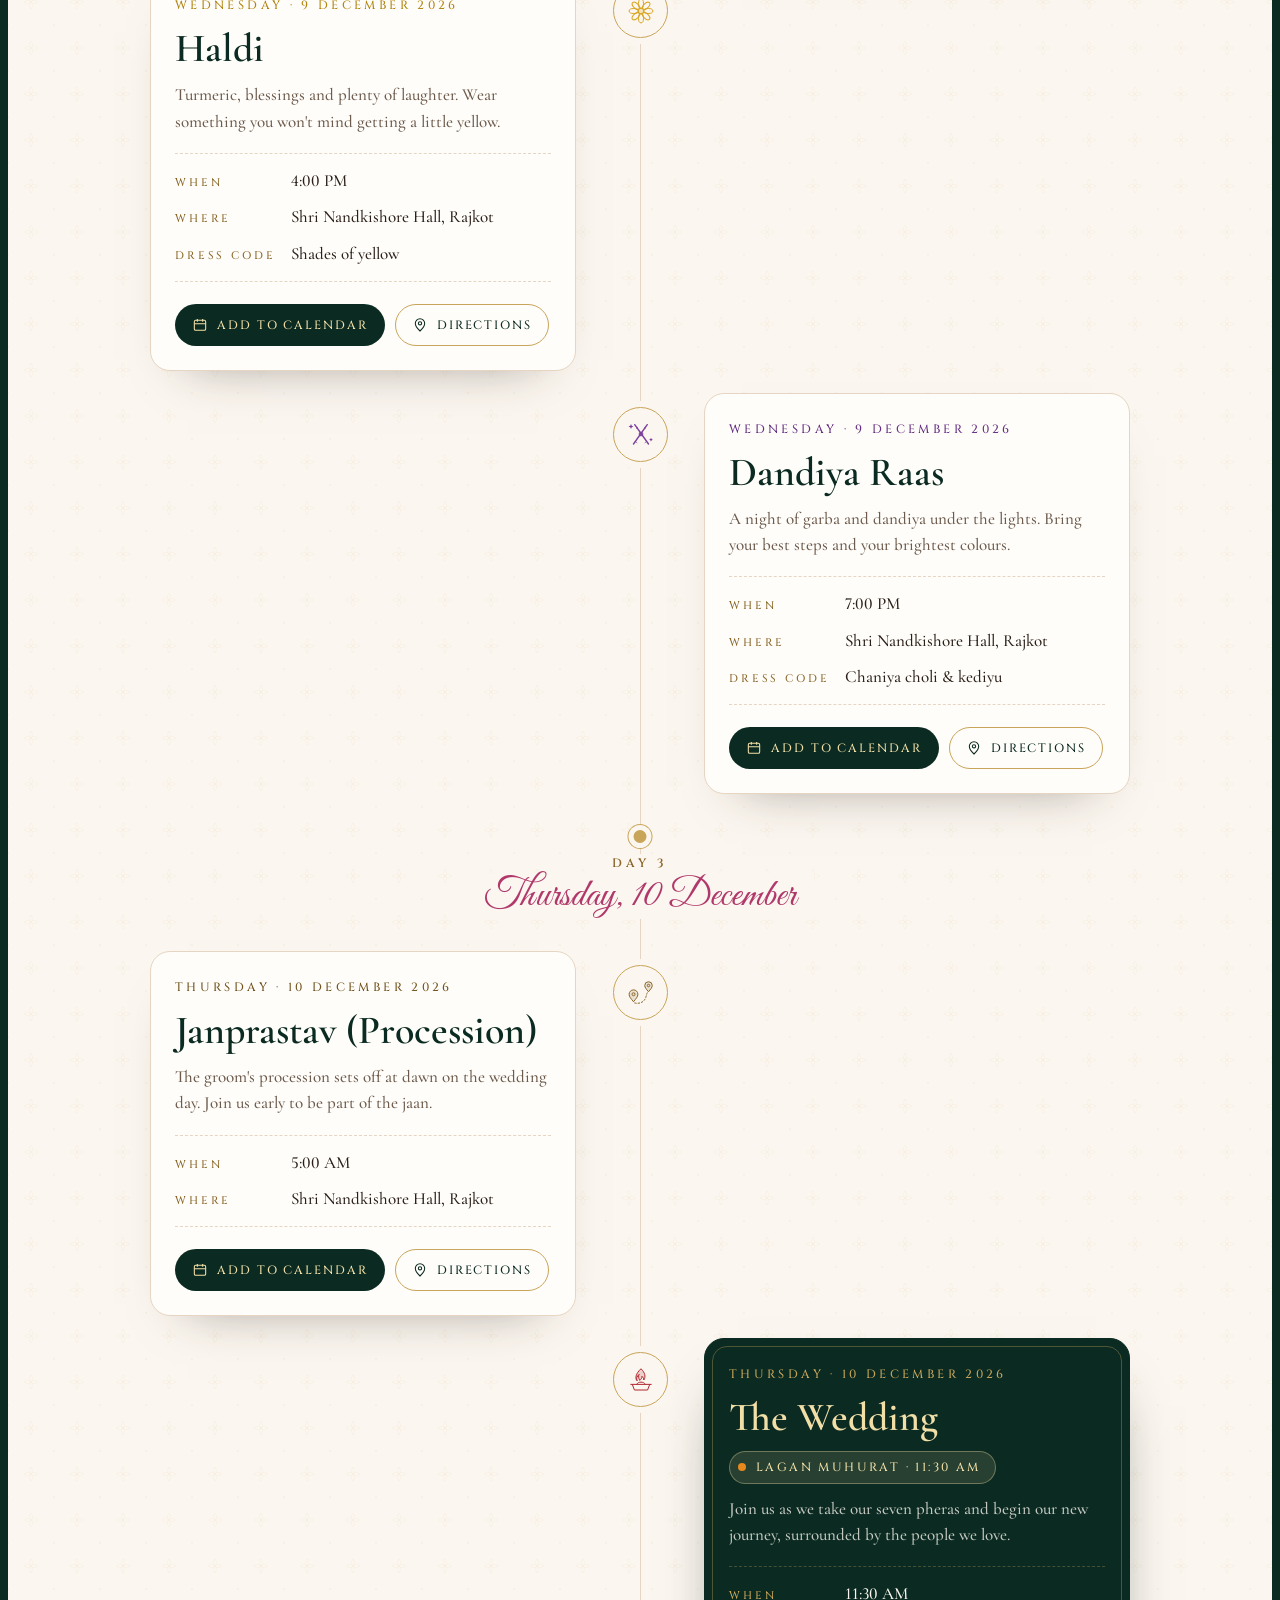
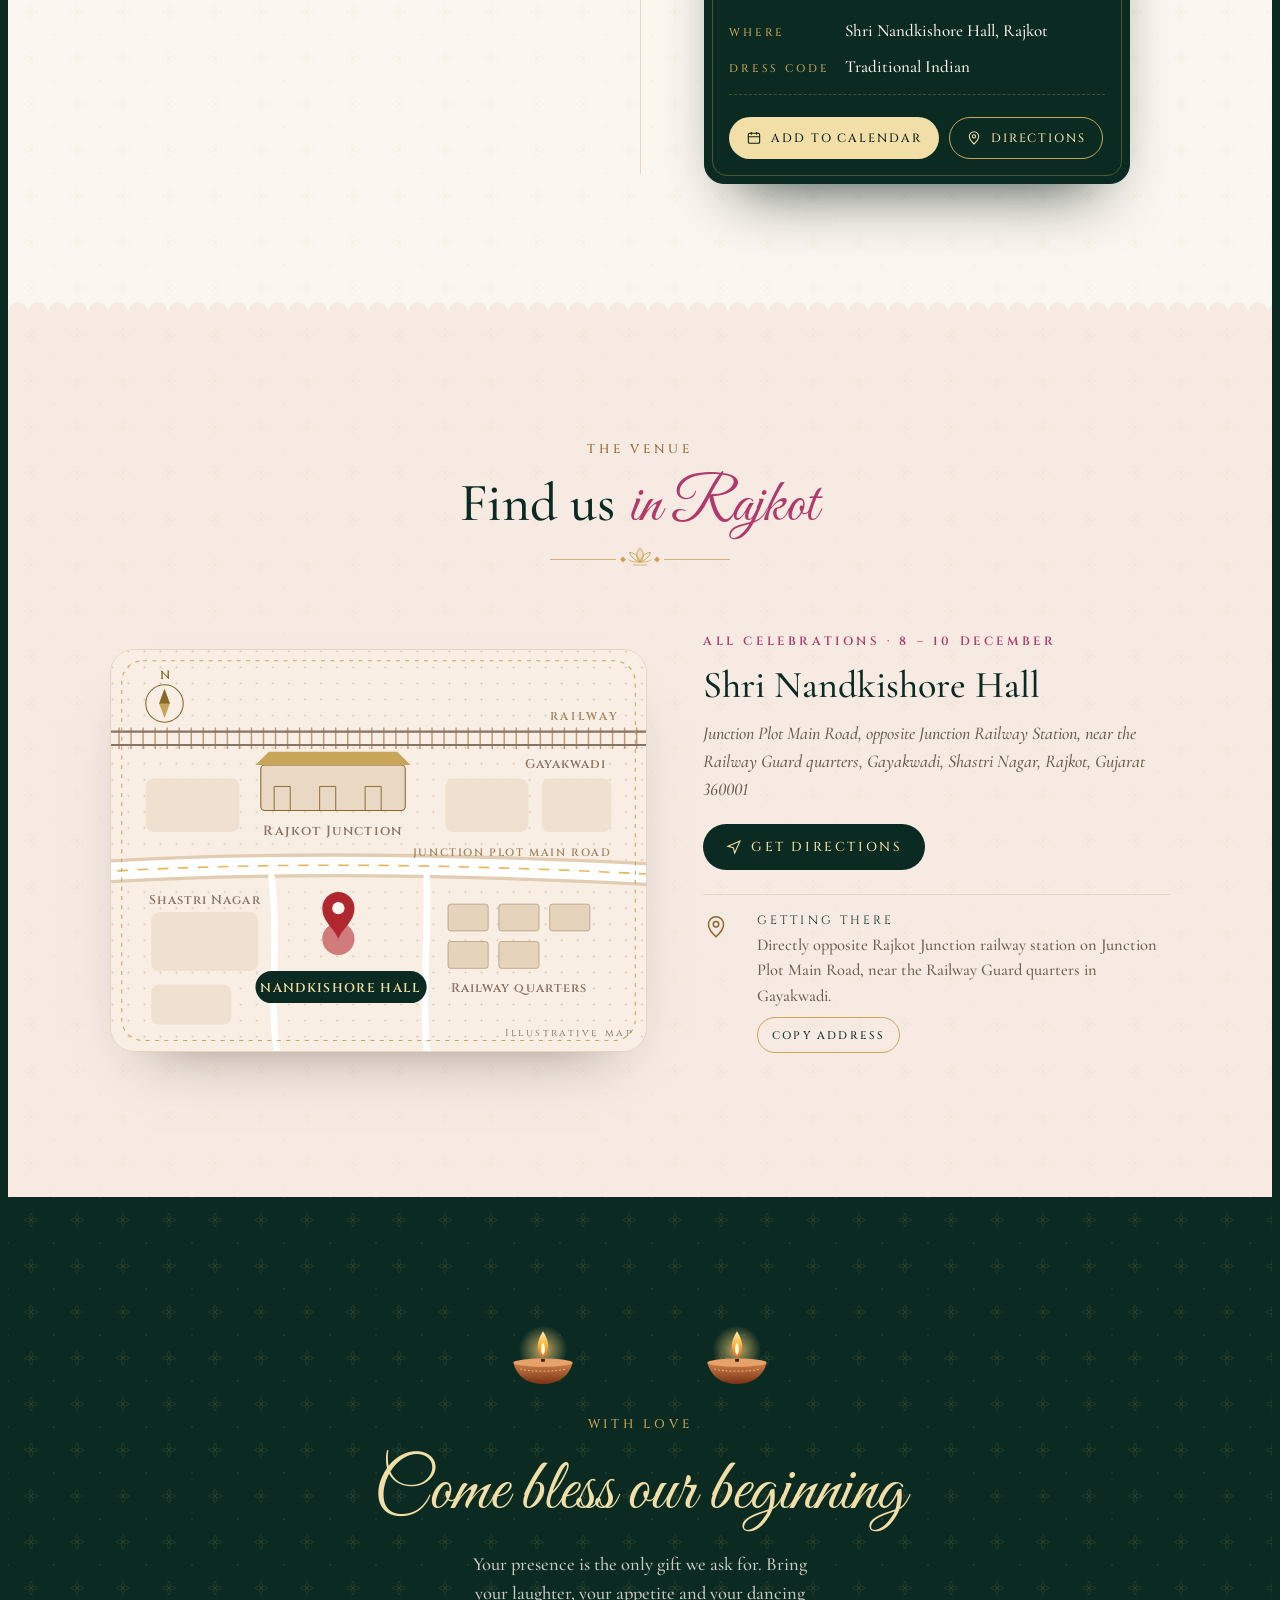
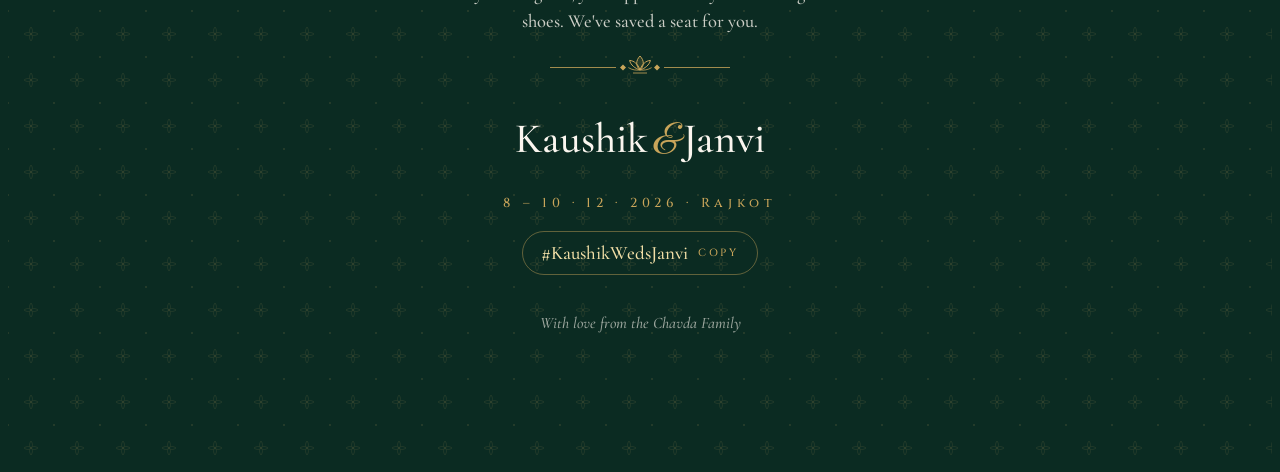
==== commit 4b5faee7: "Make Shri Nandkishore Hall, Rajkot the only venue Co-Authored-By: Claude Opus 5.5 <noreply@anthropic" ====
--- a/index.html
+++ b/index.html
@@ -4,21 +4,21 @@
 <meta charset="utf-8">
 <meta name="viewport" content="width=device-width,initial-scale=1,viewport-fit=cover">
 <title>Kaushik weds Janvi · Wedding Invitation</title>
-<meta name="description" content="The Chavda Family invites you · 8 – 10 December 2026 · Rajkot & Jamnagar">
+<meta name="description" content="The Chavda Family invites you · 8 – 10 December 2026 · Shri Nandkishore Hall, Rajkot">
 <meta property="og:title" content="Kaushik weds Janvi · Wedding Invitation">
-<meta property="og:description" content="The Chavda Family invites you · 8 – 10 December 2026 · Rajkot & Jamnagar">
+<meta property="og:description" content="The Chavda Family invites you · 8 – 10 December 2026 · Shri Nandkishore Hall, Rajkot">
 <meta property="og:image" content="https://manavchavda31.github.io/Manavchavda31/share/og-en.jpg">
 <meta property="og:image:secure_url" content="https://manavchavda31.github.io/Manavchavda31/share/og-en.jpg">
 <meta property="og:image:type" content="image/jpeg">
 <meta property="og:image:width" content="1200">
 <meta property="og:image:height" content="630">
-<meta property="og:image:alt" content="Kaushik and Janvi, 8 to 10 December 2026, Rajkot and Jamnagar">
+<meta property="og:image:alt" content="Kaushik and Janvi, 8 to 10 December 2026, Rajkot">
 <meta property="og:url" content="https://manavchavda31.github.io/Manavchavda31/">
 <meta property="og:type" content="website">
 <meta property="og:site_name" content="Kaushik weds Janvi">
 <meta name="twitter:card" content="summary_large_image">
 <meta name="twitter:title" content="Kaushik weds Janvi · Wedding Invitation">
-<meta name="twitter:description" content="The Chavda Family invites you · 8 – 10 December 2026 · Rajkot & Jamnagar">
+<meta name="twitter:description" content="The Chavda Family invites you · 8 – 10 December 2026 · Shri Nandkishore Hall, Rajkot">
 <meta name="twitter:image" content="https://manavchavda31.github.io/Manavchavda31/share/og-en.jpg">
 <meta name="theme-color" content="#0B2B22">
 <link rel="icon" href="data:image/svg+xml,%3Csvg xmlns='http://www.w3.org/2000/svg' viewBox='0 0 64 64'%3E%3Ccircle cx='32' cy='32' r='30' fill='%230B2B22'/%3E%3Ctext x='32' y='42' text-anchor='middle' font-family='Georgia' font-style='italic' font-size='26' fill='%23F2DFA7'%3EK%26J%3C/text%3E%3C/svg%3E">
@@ -540,7 +540,7 @@
       <h2 class="cover-names foil"><span data-bind="groom.first">Kaushik</span><i>&amp;</i><span data-bind="bride.first">Janvi</span></h2>
       <p class="cover-guest" data-guest-cover></p>
     </div>
-    <div class="cover-bottom"><span data-bind="dateShort" style="font-size:13px;letter-spacing:.38em;opacity:1;margin:0">10 · 12 · 2026</span><span data-bind="cityShort">Jamnagar</span></div>
+    <div class="cover-bottom"><span data-bind="dateShort" style="font-size:13px;letter-spacing:.38em;opacity:1;margin:0">10 · 12 · 2026</span><span data-bind="cityShort">Rajkot</span></div>
   </div>
 </template>
 
@@ -567,7 +567,7 @@
         <h1 class="names" style="--d:1.6s"><span class="nm foil" style="--d:1.9s" data-bind="groom.first">Kaushik</span><span class="weds" style="--d:2.4s">weds</span><span class="nm foil" style="--d:2.6s" data-bind="bride.first">Janvi</span></h1>
         <div class="orn" style="--d:3s" data-orn></div>
         <p class="date" style="--d:3.15s" data-bind="dateDots">10 · 12 · 2026</p>
-        <p class="place" style="--d:3.3s" data-bind="city">Jamnagar, Gujarat</p>
+        <p class="place" style="--d:3.3s" data-bind="city">Rajkot, Gujarat</p>
       </div>
     </div>
   </div>
@@ -583,7 +583,7 @@
     <div class="parents rv" style="--d:.2s"><span data-bind="host">The Chavda Family</span></div>
     <p class="lede rv" style="--d:.3s">requests the honour of your presence at the wedding of</p>
     <p class="couple-line rv rv-zoom" style="--d:.4s"><span data-bind="groom.first">Kaushik</span> <em>&amp;</em> <span data-bind="bride.first">Janvi</span></p>
-    <p class="when rv" style="--d:.5s"><span data-bind="dateLong">Thursday, 10 December 2026</span><br><span data-bind="venue.name">Bajrang Vadi</span>, <span data-bind="cityShort">Jamnagar</span></p>
+    <p class="when rv" style="--d:.5s"><span data-bind="dateLong">Thursday, 10 December 2026</span><br><span data-bind="venue.name">Shri Nandkishore Hall</span>, <span data-bind="cityShort">Rajkot</span></p>
     <div class="orn rv" data-orn></div>
     <p class="elders rv" data-bind-wrap="elders"><b>With blessings from</b><span data-bind="elders"></span></p>
   </div>
@@ -666,35 +666,21 @@
 <section class="band blush texture" id="venue">
   <div class="wrap">
     <header class="sh rv">
-      <p class="eyebrow">The venues</p>
-      <h2 class="h2">From Rajkot <em>to Jamnagar</em></h2>
+      <p class="eyebrow">The venue</p>
+      <h2 class="h2">Find us <em>in Rajkot</em></h2>
       <div class="orn" data-orn></div>
     </header>
-    <div class="venues">
     <div class="venue">
-      <div class="map rv rv-zoom" id="map2"></div>
-      <div class="venue-info rv" style="--d:.15s">
-        <p class="venue-when" data-bind="venue2.when">Days 1 &amp; 2 · Janprastav</p>
-        <h3 data-bind="venue2.name">Shri Nandkishore Hall</h3>
-        <p class="addr" data-bind="venue2.address">Junction Plot Main Road, opposite Junction Railway Station, near the Railway Guard quarters, Gayakwadi, Shastri Nagar, Rajkot, Gujarat 360001</p>
-        <div class="btns">
-          <a class="btn btn-dark" id="dirBtn2" href="#" target="_blank" rel="noopener"><svg viewBox="0 0 24 24" fill="none" stroke="currentColor" stroke-width="1.6"><path d="M3 11 21 3l-8 18-2-8-8-2Z"/></svg><span data-bind="ui.directions">Get directions</span></a>
-        </div>
-        <ul class="tips" id="tips2"></ul>
-      </div>
-    </div>
-    <div class="venue flip">
       <div class="map rv rv-zoom" id="map"></div>
       <div class="venue-info rv" style="--d:.15s">
-        <p class="venue-when" data-bind="venue.when">Day 3 · Lagan Muhurat</p>
-        <h3 data-bind="venue.name">Bajrang Vadi</h3>
-        <p class="addr" data-bind="venue.address">Jamnagar – Rajkot Highway, near Victoria Bridge, Swaminarayan Nagar, Jamnagar, Gujarat 361001</p>
+        <p class="venue-when" data-bind="venue.when">All celebrations · 8 – 10 December</p>
+        <h3 data-bind="venue.name">Shri Nandkishore Hall</h3>
+        <p class="addr" data-bind="venue.address">Junction Plot Main Road, opposite Junction Railway Station, near the Railway Guard quarters, Gayakwadi, Shastri Nagar, Rajkot, Gujarat 360001</p>
         <div class="btns">
           <a class="btn btn-dark" id="dirBtn" href="#" target="_blank" rel="noopener"><svg viewBox="0 0 24 24" fill="none" stroke="currentColor" stroke-width="1.6"><path d="M3 11 21 3l-8 18-2-8-8-2Z"/></svg>Get directions</a>
         </div>
         <ul class="tips" id="tips"></ul>
       </div>
-    </div>
     </div>
   </div>
 </section>
@@ -710,7 +696,7 @@
     <p class="msg rv">Your presence is the only gift we ask for. Bring your laughter, your appetite and your dancing shoes. We've saved a seat for you.</p>
     <div class="orn rv" data-orn></div>
     <p class="sig rv"><span data-bind="groom.first">Kaushik</span><i>&amp;</i><span data-bind="bride.first">Janvi</span></p>
-    <p class="sigdate rv" data-bind="footerDate">8 – 10 · 12 · 2026 · Rajkot · Jamnagar</p>
+    <p class="sigdate rv" data-bind="footerDate">8 – 10 · 12 · 2026 · Rajkot</p>
     <button class="tag rv" type="button" id="tagBtn"><span data-bind="hashtag">#KaushikWedsJanvi</span><small>Copy</small></button>
     <p class="families rv" data-bind="families">With love from the Chavda Family</p>
   </div>
@@ -752,52 +738,44 @@
     { src:'share/photo-c.jpg', cls:'c', ar:'900/1280', caption:'Two hearts, one rhythm', sub:'The engagement', alt:'Close portrait of Janvi smiling beside Kaushik' }
   ],
   heroPhoto:'share/photo-a.jpg',
-  city:'Jamnagar, Gujarat', cityShort:'Jamnagar',
+  city:'Rajkot, Gujarat', cityShort:'Rajkot',
   dateLong:'Thursday, 10 December 2026', dateDots:'10 · 12 · 2026', dateShort:'10 · 12 · 2026',
-  footerDate:'8 – 10 · 12 · 2026 · Rajkot · Jamnagar',
+  footerDate:'8 – 10 · 12 · 2026 · Rajkot',
   countdownTo:'2026-12-10T11:30:00+05:30',
   countdownLabel:'Thursday · 10 December 2026 · Lagan Muhurat 11:30 AM',
   saveTheDate:{ date:'2026-12-10' },
-  venue:{ when:'Day 3 · Lagan Muhurat', name:'Bajrang Vadi', address:'Jamnagar – Rajkot Highway, near Victoria Bridge, Swaminarayan Nagar, Jamnagar, Gujarat 361001',
-    plusCode:'F3FJ+42G',
-    mapsQuery:'F3FJ+42G Bajrang Vadi, Jamnagar - Rajkot Hwy, near Victoria Bridge, Swaminarayan Nagar, Jamnagar, Gujarat 361001' },
-  venue2:{ when:'Days 1 & 2 · Janprastav', name:'Shri Nandkishore Hall', address:'Junction Plot Main Road, opposite Junction Railway Station, near the Railway Guard quarters, Gayakwadi, Shastri Nagar, Rajkot, Gujarat 360001',
+  venue:{ when:'All celebrations · 8 – 10 December', name:'Shri Nandkishore Hall', address:'Junction Plot Main Road, opposite Junction Railway Station, near the Railway Guard quarters, Gayakwadi, Shastri Nagar, Rajkot, Gujarat 360001',
     mapsQuery:'Shri Nandkishore Hall, Junction Plot Main Road, opposite Junction Railway Station, Gayakwadi, Shastri Nagar, Rajkot, Gujarat 360001' },
   ui:{ directions:'Get directions', copyAddress:'Copy address', mapNote:'Illustrative map', mapFont:'Cinzel, Georgia, serif' },
   map2:{ station:'Rajkot Junction', rail:'RAILWAY', road:'JUNCTION PLOT MAIN ROAD', quarters:'Railway quarters', area:'Shastri Nagar', area2:'Gayakwadi', pin:'NANDKISHORE HALL', north:'N' },
   events:[
-    { id:'sangeet', name:'Sanji na Geet', icon:'sangeet', color:'#B0386A', at:'rajkot', dayKey:'2026-12-08', dayLabel:'Tuesday, 8 December',
+    { id:'sangeet', name:'Sanji na Geet', icon:'sangeet', color:'#B0386A', dayKey:'2026-12-08', dayLabel:'Tuesday, 8 December',
       start:'2026-12-08T17:00:00+05:30', end:'2026-12-08T20:00:00+05:30',
       day:'Tuesday · 8 December 2026', when:'5:00 PM', where:'Shri Nandkishore Hall, Rajkot', dress:'Traditional & festive',
       blurb:'The celebrations begin with an evening of traditional wedding songs, sung together by both families.' },
-    { id:'mandva', name:'Mandva Muharat', icon:'mandva', color:'#C0702A', at:'rajkot', dayKey:'2026-12-09', dayLabel:'Wednesday, 9 December',
+    { id:'mandva', name:'Mandva Muharat', icon:'mandva', color:'#C0702A', dayKey:'2026-12-09', dayLabel:'Wednesday, 9 December',
       start:'2026-12-09T08:00:00+05:30', end:'2026-12-09T10:00:00+05:30',
       day:'Wednesday · 9 December 2026', when:'8:00 AM', where:'Shri Nandkishore Hall, Rajkot', dress:'Traditional',
       blurb:'The auspicious start of the wedding rituals, as the mandap is raised with prayers and blessings from the elders.' },
-    { id:'haldi', name:'Haldi', icon:'haldi', color:'#D9A520', at:'rajkot', dayKey:'2026-12-09', dayLabel:'Wednesday, 9 December',
+    { id:'haldi', name:'Haldi', icon:'haldi', color:'#D9A520', dayKey:'2026-12-09', dayLabel:'Wednesday, 9 December',
       start:'2026-12-09T16:00:00+05:30', end:'2026-12-09T18:00:00+05:30',
       day:'Wednesday · 9 December 2026', when:'4:00 PM', where:'Shri Nandkishore Hall, Rajkot', dress:'Shades of yellow',
       blurb:"Turmeric, blessings and plenty of laughter. Wear something you won't mind getting a little yellow." },
-    { id:'dandiya', name:'Dandiya Raas', icon:'dandiya', color:'#7A3E9D', at:'rajkot', dayKey:'2026-12-09', dayLabel:'Wednesday, 9 December',
+    { id:'dandiya', name:'Dandiya Raas', icon:'dandiya', color:'#7A3E9D', dayKey:'2026-12-09', dayLabel:'Wednesday, 9 December',
       start:'2026-12-09T19:00:00+05:30', end:'2026-12-09T23:00:00+05:30',
       day:'Wednesday · 9 December 2026', when:'7:00 PM', where:'Shri Nandkishore Hall, Rajkot', dress:'Chaniya choli & kediyu',
       blurb:'A night of garba and dandiya under the lights. Bring your best steps and your brightest colours.' },
-    { id:'jaan', name:'Janprastav (Procession)', icon:'route', color:'#8A672A', at:'rajkot', dayKey:'2026-12-10', dayLabel:'Thursday, 10 December',
+    { id:'jaan', name:'Janprastav (Procession)', icon:'route', color:'#8A672A', dayKey:'2026-12-10', dayLabel:'Thursday, 10 December',
       start:'2026-12-10T05:00:00+05:30', end:'2026-12-10T06:00:00+05:30',
-      day:'Thursday · 10 December 2026', when:'5:00 AM', where:'From Shri Nandkishore Hall, Rajkot', dress:'',
-      blurb:"The groom's procession leaves Rajkot for the wedding in Jamnagar. Join us early to be part of the jaan." },
-    { id:'wedding', name:'The Wedding', icon:'agni', color:'#B1272F', main:true, at:'jamnagar', dayKey:'2026-12-10', dayLabel:'Thursday, 10 December',
+      day:'Thursday · 10 December 2026', when:'5:00 AM', where:'Shri Nandkishore Hall, Rajkot', dress:'',
+      blurb:"The groom's procession sets off at dawn on the wedding day. Join us early to be part of the jaan." },
+    { id:'wedding', name:'The Wedding', icon:'agni', color:'#B1272F', main:true, dayKey:'2026-12-10', dayLabel:'Thursday, 10 December',
       start:'2026-12-10T11:30:00+05:30', end:'2026-12-10T14:00:00+05:30',
-      day:'Thursday · 10 December 2026', muhurat:'Lagan Muhurat · 11:30 AM', when:'11:30 AM', where:'Bajrang Vadi, Jamnagar', dress:'Traditional Indian',
+      day:'Thursday · 10 December 2026', muhurat:'Lagan Muhurat · 11:30 AM', when:'11:30 AM', where:'Shri Nandkishore Hall, Rajkot', dress:'Traditional Indian',
       blurb:'Join us as we take our seven pheras and begin our new journey, surrounded by the people we love.' }
   ],
-  tips2:[
-    { icon:'pin', title:'Getting there', text:'Directly opposite Rajkot Junction railway station on Junction Plot Main Road, near the Railway Guard quarters in Gayakwadi.', copy:'Shri Nandkishore Hall, Junction Plot Main Road, opposite Junction Railway Station, near the Railway Guard quarters, Gayakwadi, Shastri Nagar, Rajkot, Gujarat 360001' },
-    { icon:'route', title:'Janprastav', text:'The procession leaves the hall for Bajrang Vadi, Jamnagar at 5:00 AM on Thursday, 10 December.' }
-  ],
   tips:[
-    { icon:'pin', title:'Getting there', text:'The venue is on the Jamnagar – Rajkot Highway, close to Victoria Bridge in Swaminarayan Nagar. Tap Get directions for live navigation.' },
-    { icon:'plus', title:'Plus Code', text:'F3FJ+42G, Jamnagar. Paste it into Google Maps or share it with your driver to reach the gate directly.', copy:'F3FJ+42G Jamnagar' }
+    { icon:'pin', title:'Getting there', text:'Directly opposite Rajkot Junction railway station on Junction Plot Main Road, near the Railway Guard quarters in Gayakwadi.', copy:'Shri Nandkishore Hall, Junction Plot Main Road, opposite Junction Railway Station, near the Railway Guard quarters, Gayakwadi, Shastri Nagar, Rajkot, Gujarat 360001' }
   ],
   music:'' /* optional: URL of your own song (mp3). Leave empty for the built-in tanpura & santoor. */
 };
@@ -946,41 +924,9 @@
 }
 
 function mapSVG() {
-  const L = 'font-family="Cinzel, Georgia, serif"';
-  return `<svg viewBox="0 0 400 300" role="img" aria-label="Illustrated map showing Bajrang Vadi on the Jamnagar to Rajkot highway near Victoria Bridge">
-  <defs><pattern id="mp" width="12" height="12" patternUnits="userSpaceOnUse"><circle cx="1" cy="1" r=".7" fill="#D9C2A8"/></pattern>
-  <linearGradient id="rv" x1="0" y1="0" x2="1" y2="1"><stop offset="0" stop-color="#D3E6DF"/><stop offset="1" stop-color="#B7D4CA"/></linearGradient></defs>
-  <rect width="400" height="300" fill="#F8EEE4"/><rect width="400" height="300" fill="url(#mp)"/>
-  <g fill="#EFE0CF"><rect x="34" y="34" width="70" height="46" rx="6"/><rect x="118" y="30" width="54" height="60" rx="6"/><rect x="28" y="96" width="62" height="40" rx="6"/><rect x="250" y="196" width="66" height="44" rx="6"/><rect x="326" y="186" width="46" height="62" rx="6"/><rect x="262" y="252" width="98" height="26" rx="6"/></g>
-  <path d="M-10 168C40 150 82 176 130 160S206 112 250 120 318 92 410 74" stroke="url(#rv)" stroke-width="26" fill="none" stroke-linecap="round"/>
-  <path d="M-10 168C40 150 82 176 130 160S206 112 250 120 318 92 410 74" stroke="#9CC4B7" stroke-width="1" fill="none" stroke-dasharray="3 6"/>
-  <path d="M-10 240C70 232 120 210 176 168S246 64 262 -10" stroke="#E2CCB2" stroke-width="16" fill="none"/>
-  <path d="M-10 240C70 232 120 210 176 168S246 64 262 -10" stroke="#fff" stroke-width="11" fill="none"/>
-  <path d="M-10 240C70 232 120 210 176 168S246 64 262 -10" stroke="#E7B65A" stroke-width="1.2" fill="none" stroke-dasharray="8 7"/>
-  <path d="M150 300C170 250 200 214 250 204S330 180 410 196M40 0C52 60 46 120 70 190" stroke="#fff" stroke-width="5" fill="none" stroke-linecap="round"/>
-  <g transform="translate(212 128) rotate(-55)"><rect x="-22" y="-9" width="44" height="18" rx="2" fill="#E9D9C4" stroke="#8A672A" stroke-width=".8"/><path d="M-18-9v18M-6-9v18M6-9v18M18-9v18" stroke="#8A672A" stroke-width=".6"/></g>
-  <g ${L} fill="#5E8C7E" font-size="9" letter-spacing="2.5"><text x="96" y="186" transform="rotate(-8 96 186)">RIVER</text></g>
-  <g ${L} fill="#8A7362" font-size="9" letter-spacing="1.2">
-    <text x="248" y="146">Victoria Bridge</text>
-    <text x="70" y="64" text-anchor="middle">Jamnagar</text>
-    <text x="300" y="232" text-anchor="middle">Swaminarayan Nagar</text>
-  </g>
-  <text ${L} x="60" y="226" font-size="8.5" letter-spacing="1.4" fill="#A0835F" transform="rotate(-11 60 226)">JAMNAGAR – RAJKOT HWY</text>
-  <g fill="#B69A7B" transform="translate(336 202)"><path d="M-9 14h18V4l-9-8-9 8z"/><path d="M0-10v-5" stroke="#B69A7B"/><circle cy="-16" r="1.6"/></g>
-  <g transform="translate(170 196)">
-    <circle class="pulse" r="12" fill="#B1272F" opacity=".35"/><circle class="pulse b" r="12" fill="#B1272F" opacity=".35"/>
-    <g class="pin"><path d="M0 0C-3-8-12-13-12-23a12 12 0 0 1 24 0C12-13 3-8 0 0Z" fill="#B1272F"/><circle cy="-23" r="4.6" fill="#FBF6EF"/></g>
-  </g>
-  <g transform="translate(118 222)"><rect x="0" y="0" width="104" height="24" rx="12" fill="#0B2B22"/><text x="52" y="16" text-anchor="middle" ${L} font-size="9.5" letter-spacing="1.2" fill="#F2DFA7">BAJRANG VADI</text></g>
-  <g transform="translate(360 46)" stroke="#8A672A" fill="none"><circle r="15" stroke-width=".8"/><path d="M0-12 4 0 0 12-4 0Z" fill="#C9A55A" stroke="none"/><path d="M0-12 4 0H-4Z" fill="#8A672A" stroke="none"/><text y="-19" text-anchor="middle" ${L} font-size="9" fill="#8A672A" stroke="none">N</text></g>
-  <rect x="8" y="8" width="384" height="284" rx="16" fill="none" stroke="#C9A55A" stroke-width=".8" stroke-dasharray="3 4"/>
-</svg>`;
-}
-
-function mapSVG2() {
   const M = INVITE.map2, F = `font-family="${INVITE.ui.mapFont}" font-weight="600"`;
   let ties = ''; for (let x = 6; x < 400; x += 9) ties += `<path d="M${x} 58v16"/>`;
-  return `<svg viewBox="0 0 400 300" role="img" aria-label="${esc(INVITE.venue2.name)}, ${esc(INVITE.venue2.address)}">
+  return `<svg viewBox="0 0 400 300" role="img" aria-label="${esc(INVITE.venue.name)}, ${esc(INVITE.venue.address)}">
   <defs><pattern id="mp2" width="12" height="12" patternUnits="userSpaceOnUse"><circle cx="1" cy="1" r=".7" fill="#D9C2A8"/></pattern></defs>
   <rect width="400" height="300" fill="#F8EEE4"/><rect width="400" height="300" fill="url(#mp2)"/>
   <g fill="#EFE0CF"><rect x="26" y="96" width="70" height="40" rx="6"/><rect x="250" y="96" width="62" height="40" rx="6"/><rect x="322" y="96" width="52" height="40" rx="6"/><rect x="30" y="196" width="80" height="44" rx="6"/><rect x="30" y="250" width="60" height="30" rx="6"/></g>
@@ -1320,7 +1266,7 @@
 let lastDay = null, dayN = 0;
 $('#timeline').insertAdjacentHTML('beforeend', INVITE.events.map((e, i) => {
   let mark = '';
-  const V = e.at === 'rajkot' ? INVITE.venue2 : INVITE.venue;
+  const V = INVITE.venue;
   const key = e.dayKey || e.allDay;
   if (key && key !== lastDay) { lastDay = key; dayN++; mark = `<div class="day-mark rv"><span class="dm-k">Day ${dayN}</span><span class="dm-d">${esc(e.dayLabel || e.day)}</span></div>`; }
   return mark + `<article class="ev rv${e.main ? ' main' : ''}" style="--c:${e.color};--d:.05s">
@@ -1348,10 +1294,7 @@
 // venue
 $('#map').innerHTML = mapSVG() + '<span class="map-note">Illustrative map</span>';
 $('#dirBtn').href = mapsUrl(INVITE.venue.mapsQuery);
-$('#tips').innerHTML = INVITE.tips.map(t => `<li>${ICONS[t.icon] || ''}<div><b>${esc(t.title)}</b><p>${esc(t.text)}</p>${t.copy ? `<button class="btn btn-line tip-copy" type="button" data-copy="${esc(t.copy)}">Copy plus code</button>` : ''}</div></li>`).join('');
-$('#map2').innerHTML = mapSVG2() + `<span class="map-note">${esc(INVITE.ui.mapNote)}</span>`;
-$('#dirBtn2').href = mapsUrl(INVITE.venue2.mapsQuery);
-$('#tips2').innerHTML = INVITE.tips2.map(t => `<li>${ICONS[t.icon] || ''}<div><b>${esc(t.title)}</b><p>${esc(t.text)}</p>${t.copy ? `<button class="btn btn-line tip-copy" type="button" data-copy="${esc(t.copy)}">${esc(INVITE.ui.copyAddress)}</button>` : ''}</div></li>`).join('');
+$('#tips').innerHTML = INVITE.tips.map(t => `<li>${ICONS[t.icon] || ''}<div><b>${esc(t.title)}</b><p>${esc(t.text)}</p>${t.copy ? `<button class="btn btn-line tip-copy" type="button" data-copy="${esc(t.copy)}">${esc(INVITE.ui.copyAddress)}</button>` : ''}</div></li>`).join('');
 $$('[data-copy]').forEach(b => b.addEventListener('click', () => copy(b.dataset.copy, b.previousElementSibling)));
 
 // footer diyas
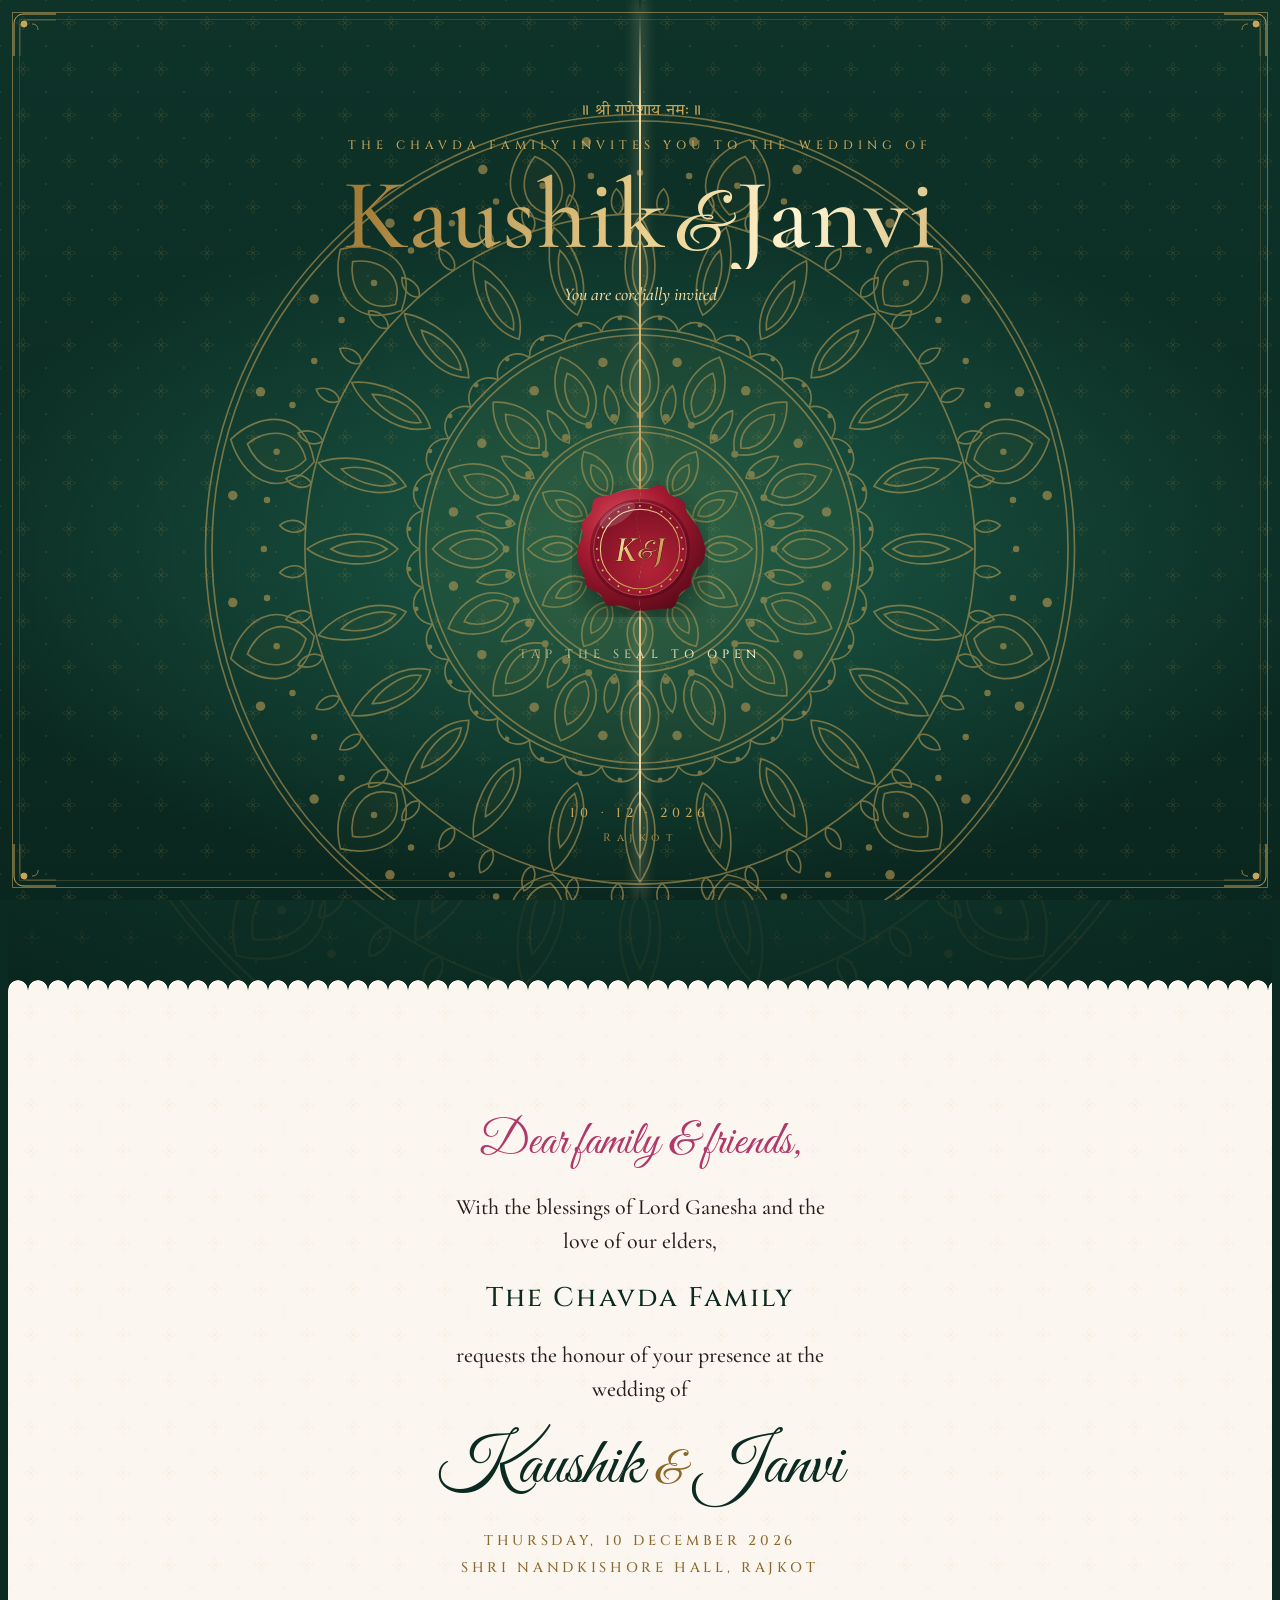
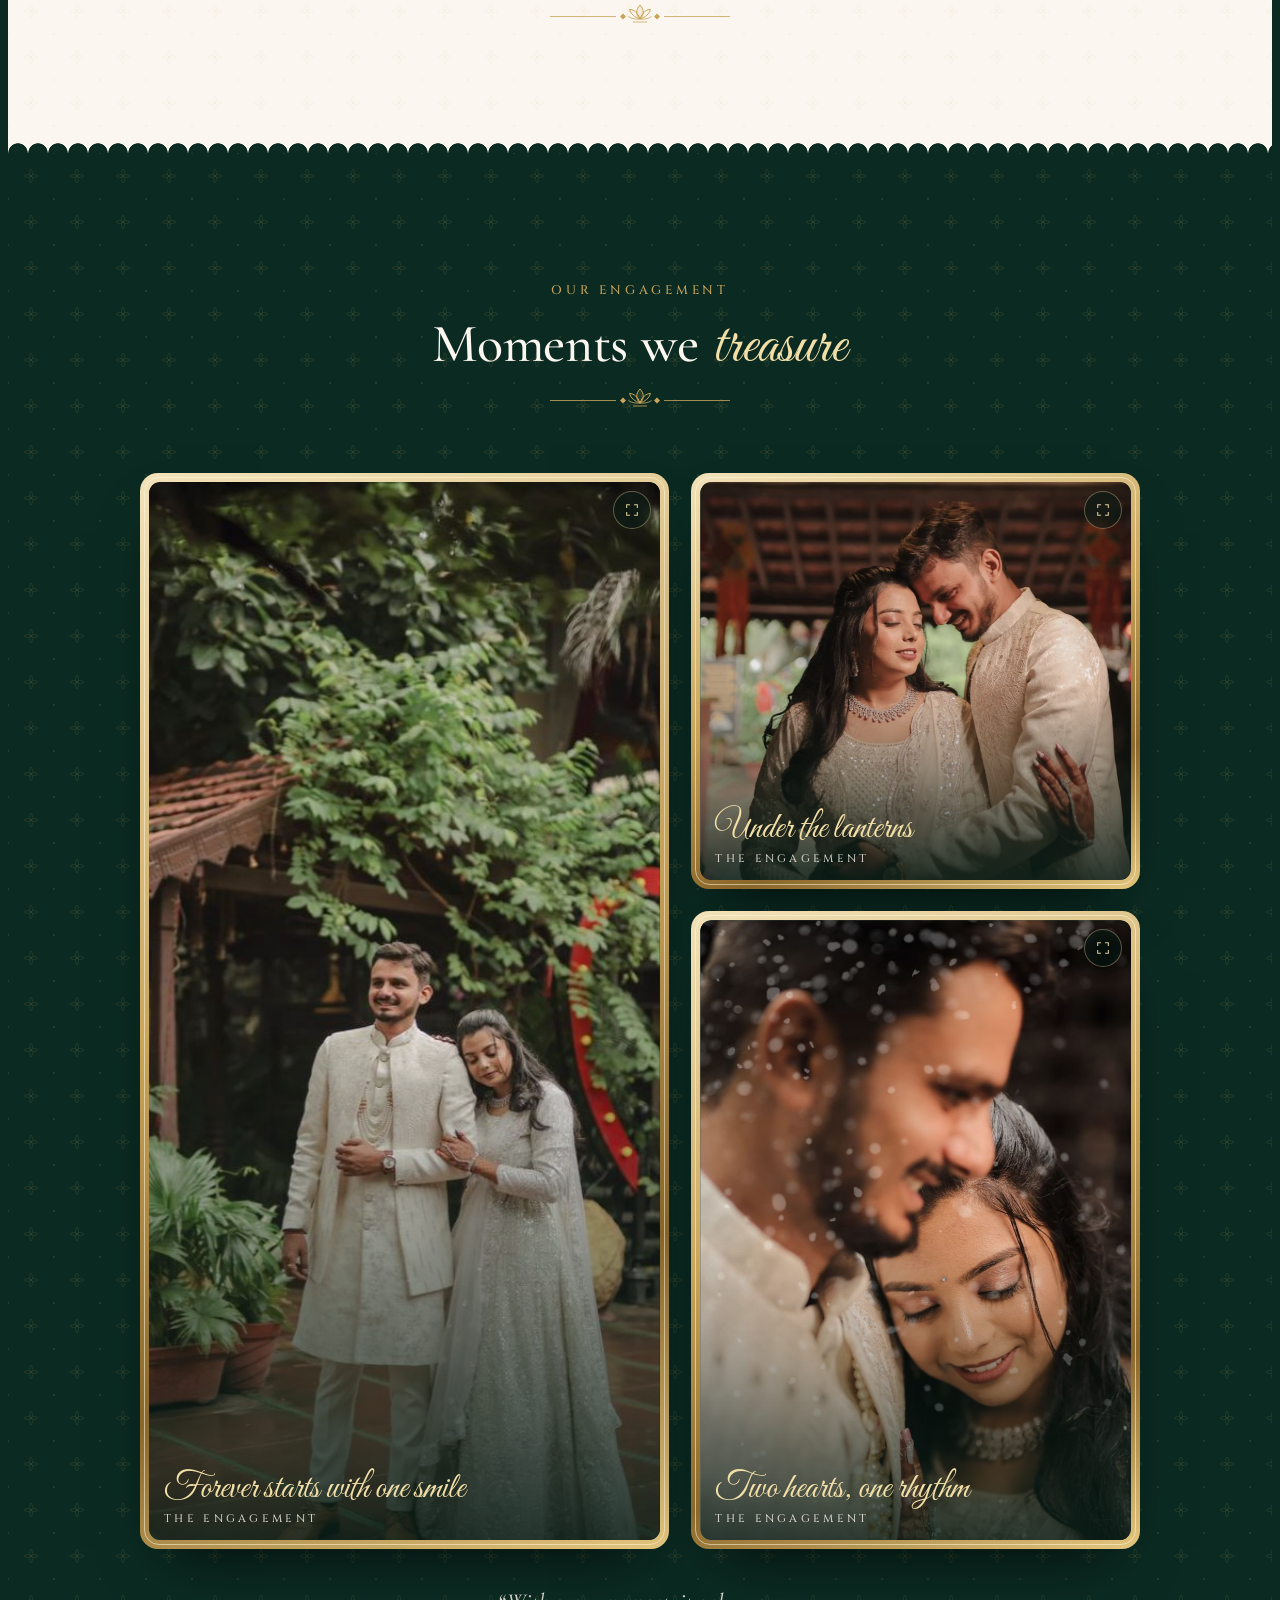
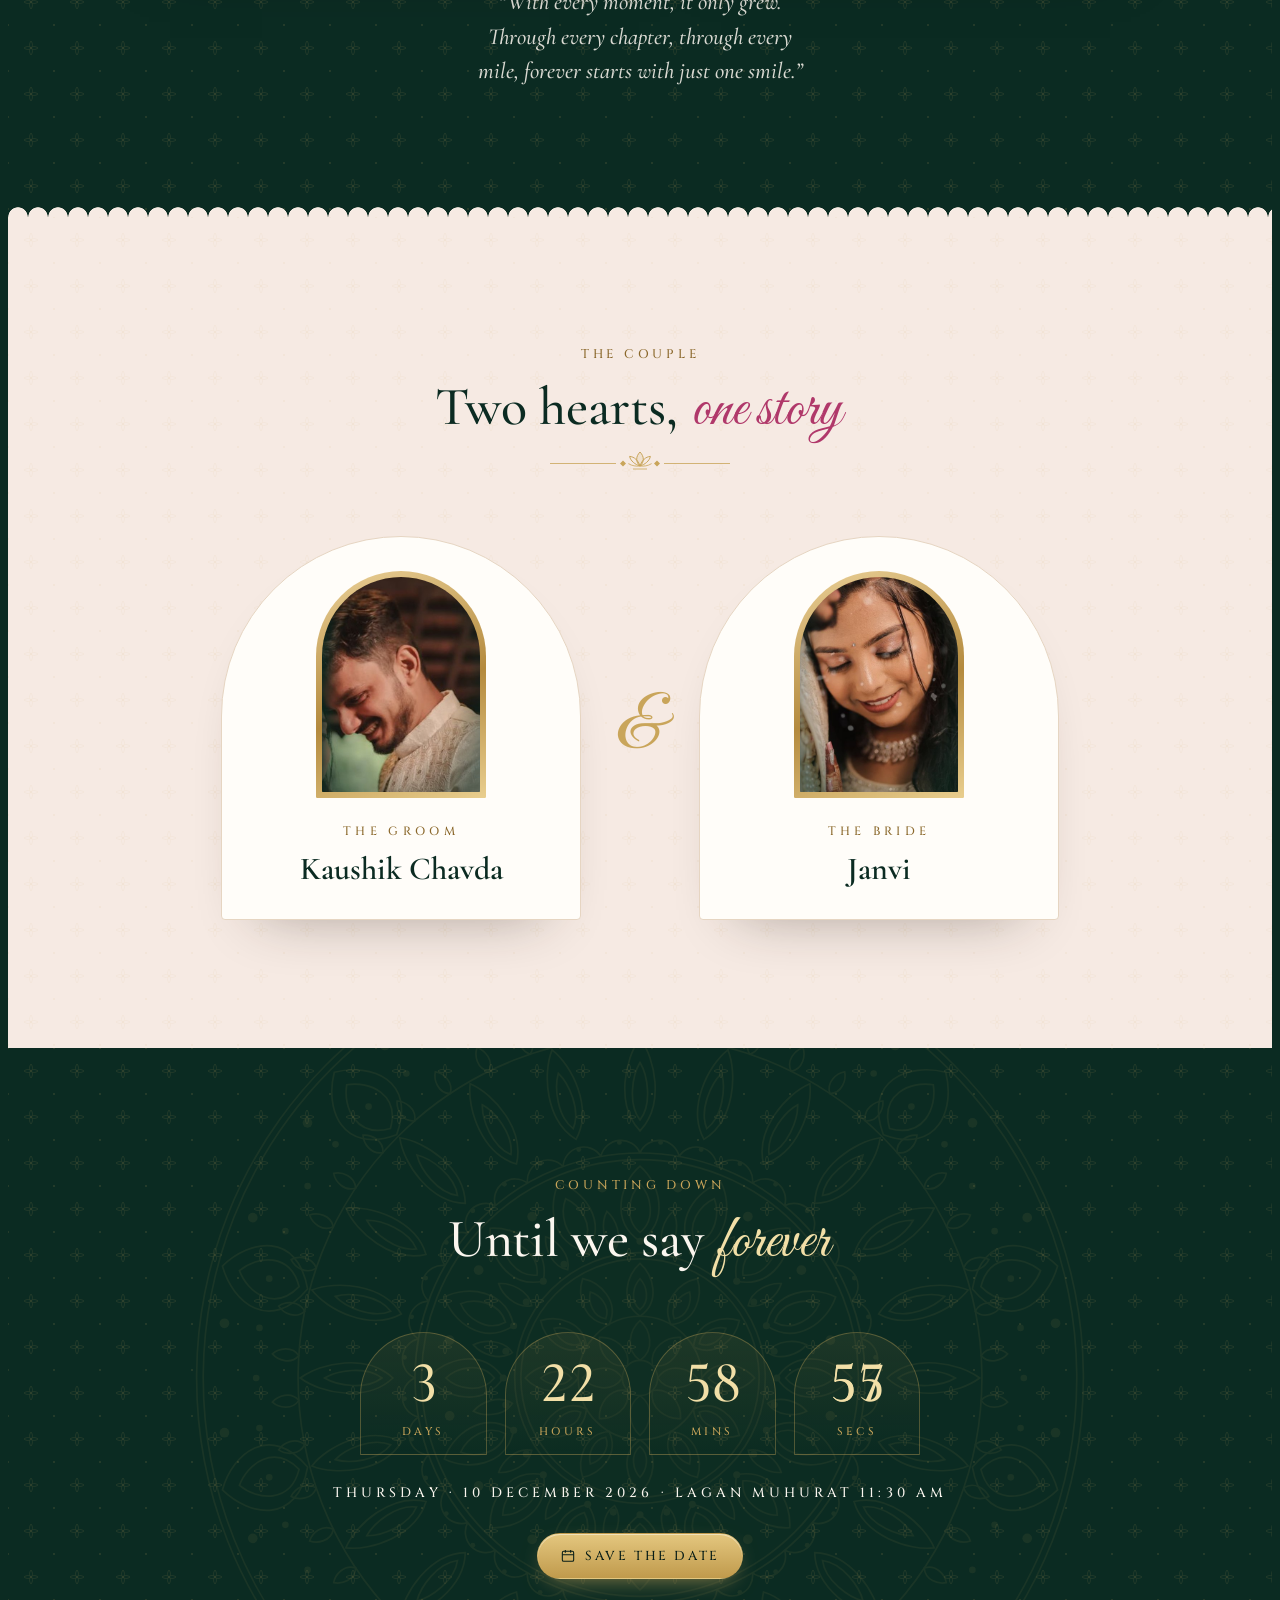
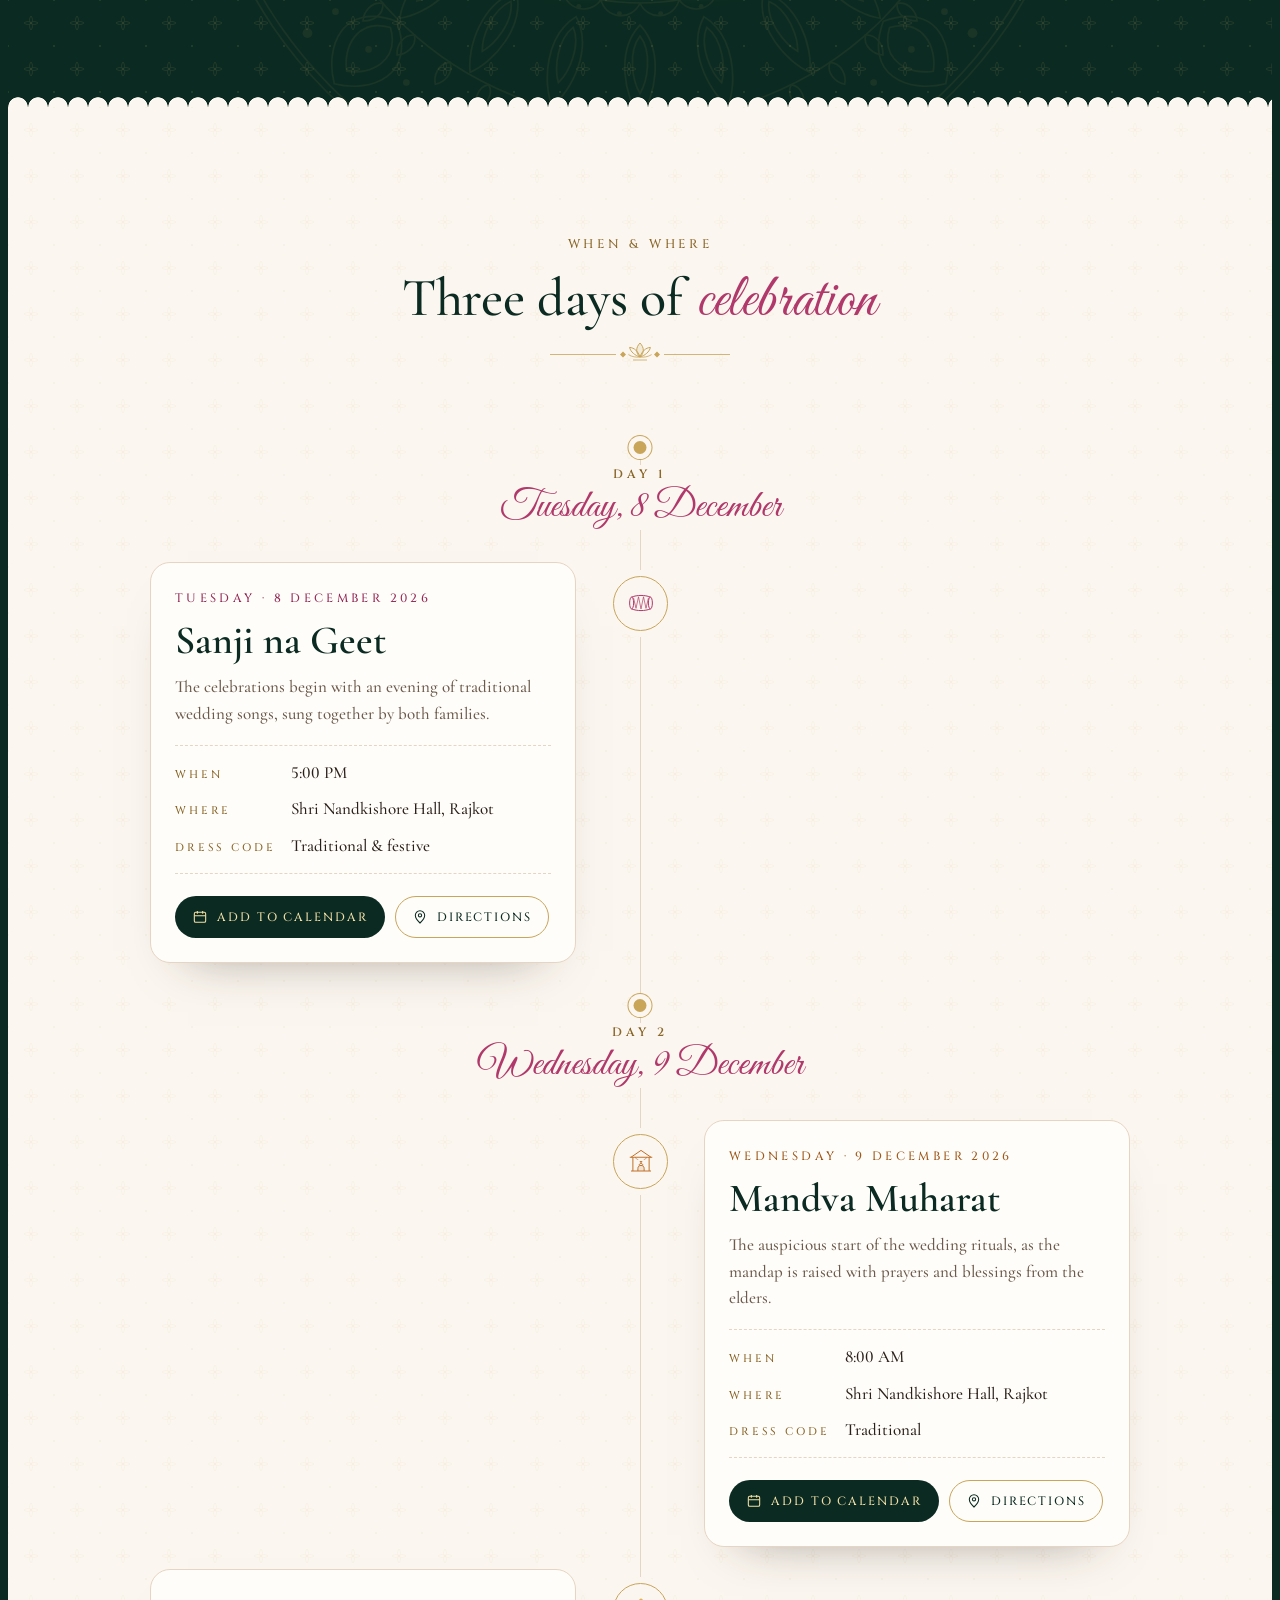
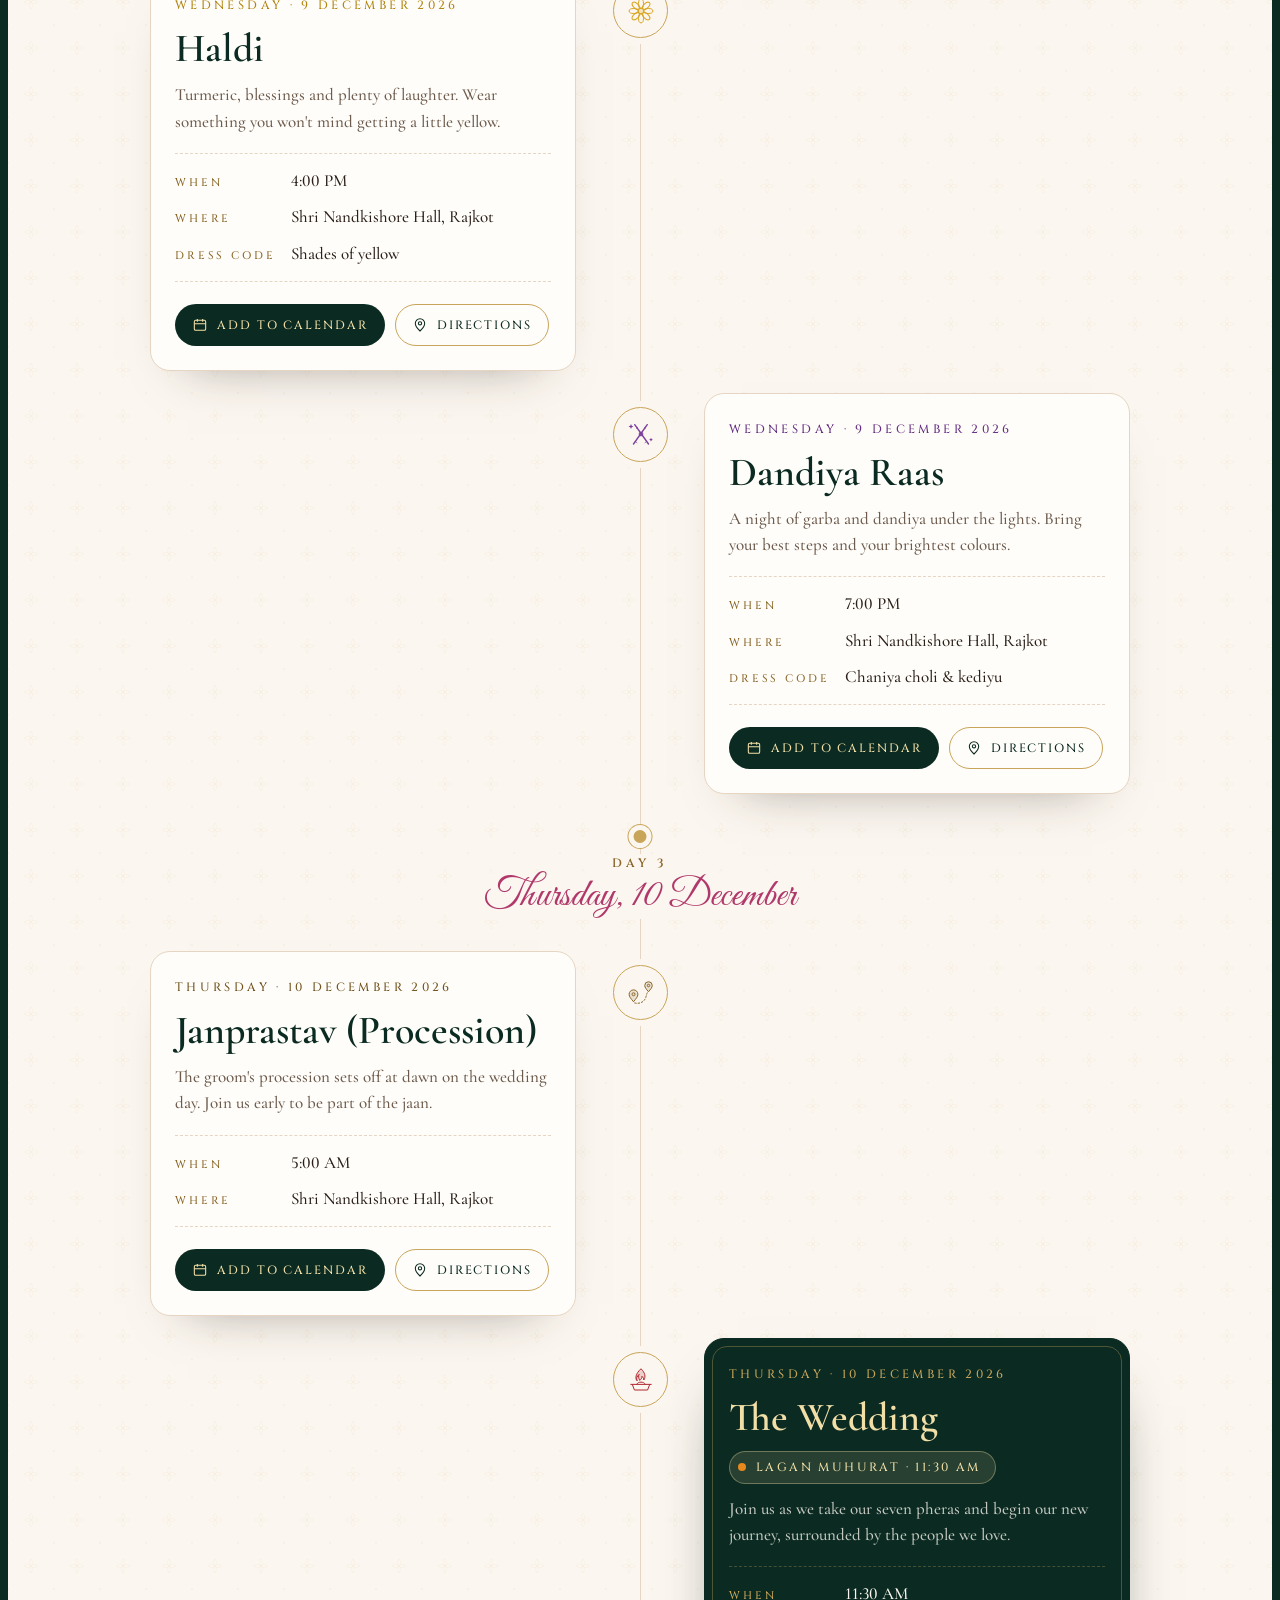
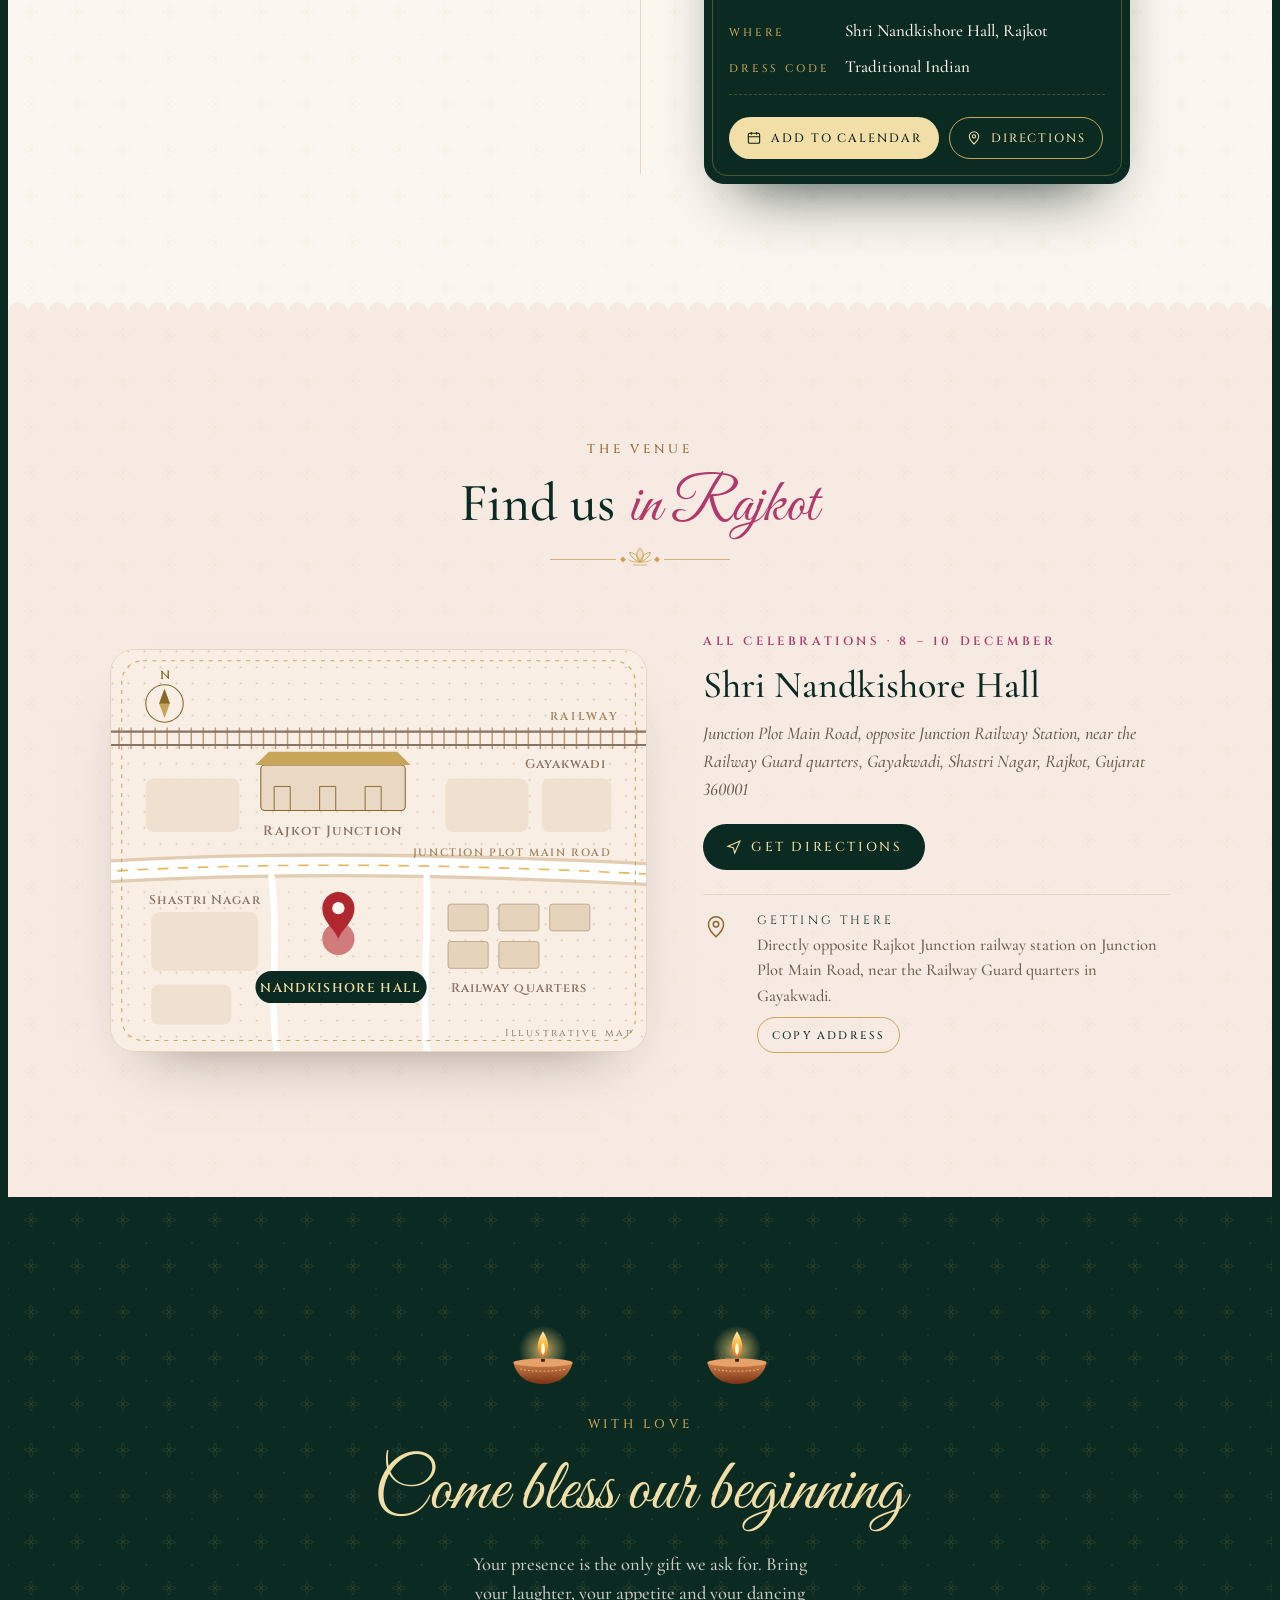
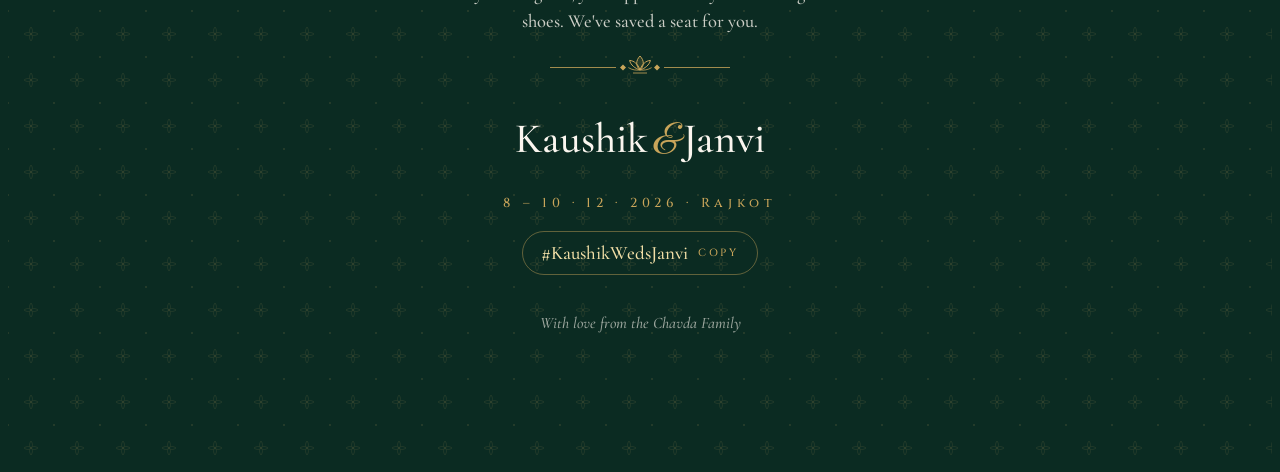
==== commit d2df5aee: "Add back-to-top button with scroll progress ring; prepare song player Co-Authored-By: Claude Opus 5." ====
--- a/index.html
+++ b/index.html
@@ -472,6 +472,13 @@
 .lb-count{position:absolute;left:0;right:0;bottom:calc(26px + env(safe-area-inset-bottom,0px));text-align:center;font-family:var(--f-label);font-size:12px;letter-spacing:.34em;color:var(--gold)}
 @media (max-width:640px){.lb-prev,.lb-next{top:auto;bottom:calc(14px + env(safe-area-inset-bottom,0px));translate:none}.lb-count{bottom:calc(30px + env(safe-area-inset-bottom,0px))}}
 
+/* ---------- back to top ---------- */
+.totop{position:fixed;right:calc(18px + env(safe-area-inset-right,0px));bottom:calc(84px + env(safe-area-inset-bottom,0px));z-index:45;width:50px;height:50px;padding:0;border:0;border-radius:50%;background:rgba(7,29,23,.84);backdrop-filter:blur(8px);-webkit-backdrop-filter:blur(8px);color:var(--gold-hi);display:grid;place-items:center;cursor:pointer;box-shadow:0 10px 30px -10px rgba(0,0,0,.6);opacity:0;transform:translateY(14px) scale(.9);pointer-events:none;transition:opacity .4s ease,transform .45s var(--ease)}
+.totop.show{opacity:1;transform:none;pointer-events:auto}
+.totop:hover .arrow{transform:translateY(-3px)}
+.music[hidden] + .totop{bottom:calc(18px + env(safe-area-inset-bottom,0px))}
+.totop .ring{position:absolute;inset:0;width:100%;height:100%;transform:rotate(-90deg)}
+.totop .arrow{position:relative;width:18px;height:18px;transition:transform .3s var(--ease)}
 /* ---------- music ---------- */
 .music{position:fixed;right:calc(16px + env(safe-area-inset-right,0px));bottom:calc(16px + env(safe-area-inset-bottom,0px));z-index:45;width:54px;height:54px;border-radius:50%;border:1px solid var(--gold);background:rgba(7,29,23,.82);backdrop-filter:blur(8px);-webkit-backdrop-filter:blur(8px);display:grid;place-items:center;cursor:pointer;box-shadow:0 10px 30px -10px rgba(0,0,0,.6);animation:fadeIn .8s ease both}
 .music .bars{display:flex;align-items:flex-end;gap:3px;height:18px}
@@ -702,6 +709,8 @@
   </div>
 </footer>
 
+<button class="music" id="music" type="button" aria-label="Pause music" aria-pressed="true" hidden><span class="bars"><i></i><i></i><i></i><i></i></span></button>
+<button class="totop" id="toTop" type="button" aria-label="Back to top"><svg class="ring" viewBox="0 0 50 50" aria-hidden="true"><circle cx="25" cy="25" r="23.5" fill="none" stroke="rgba(242,223,167,.22)" stroke-width="1.4"/><circle id="toTopRing" cx="25" cy="25" r="23.5" fill="none" stroke="#C9A55A" stroke-width="1.8" stroke-linecap="round" pathLength="100" stroke-dasharray="100" stroke-dashoffset="100"/></svg><svg class="arrow" viewBox="0 0 24 24" fill="none" stroke="currentColor" stroke-width="1.8" stroke-linecap="round" stroke-linejoin="round" aria-hidden="true"><path d="M12 19V5M6 11l6-6 6 6"/></svg></button>
 <div class="toast" id="toast" role="status"></div>
 <div class="lb" id="lb" hidden role="dialog" aria-modal="true" aria-label="Photo viewer">
   <div class="lb-stage"><img class="lb-img" id="lbImg" alt=""><div class="lb-cap"><span class="cap-script" id="lbCap"></span><span class="cap-label" id="lbSub"></span></div></div>
@@ -746,7 +755,7 @@
   saveTheDate:{ date:'2026-12-10' },
   venue:{ when:'All celebrations · 8 – 10 December', name:'Shri Nandkishore Hall', address:'Junction Plot Main Road, opposite Junction Railway Station, near the Railway Guard quarters, Gayakwadi, Shastri Nagar, Rajkot, Gujarat 360001',
     mapsQuery:'Shri Nandkishore Hall, Junction Plot Main Road, opposite Junction Railway Station, Gayakwadi, Shastri Nagar, Rajkot, Gujarat 360001' },
-  ui:{ directions:'Get directions', copyAddress:'Copy address', mapNote:'Illustrative map', mapFont:'Cinzel, Georgia, serif' },
+  ui:{ directions:'Get directions', copyAddress:'Copy address', mapNote:'Illustrative map', mapFont:'Cinzel, Georgia, serif', playMusic:'Play music', pauseMusic:'Pause music' },
   map2:{ station:'Rajkot Junction', rail:'RAILWAY', road:'JUNCTION PLOT MAIN ROAD', quarters:'Railway quarters', area:'Shastri Nagar', area2:'Gayakwadi', pin:'NANDKISHORE HALL', north:'N' },
   events:[
     { id:'sangeet', name:'Sanji na Geet', icon:'sangeet', color:'#B0386A', dayKey:'2026-12-08', dayLabel:'Tuesday, 8 December',
@@ -777,7 +786,7 @@
   tips:[
     { icon:'pin', title:'Getting there', text:'Directly opposite Rajkot Junction railway station on Junction Plot Main Road, near the Railway Guard quarters in Gayakwadi.', copy:'Shri Nandkishore Hall, Junction Plot Main Road, opposite Junction Railway Station, near the Railway Guard quarters, Gayakwadi, Shastri Nagar, Rajkot, Gujarat 360001' }
   ],
-  music:'' /* optional: URL of your own song (mp3). Leave empty for the built-in tanpura & santoor. */
+  music:'' /* the song file; starts softly when the seal is tapped */
 };
 </script>
 
@@ -1066,85 +1075,18 @@
   return { start, burst };
 })();
 
-/* ---------------- music (synthesised tanpura + santoor) ---------------- */
+/* ---------------- music (your song, starts when the seal is tapped) ---------------- */
 const Music = (() => {
-  let ctx, master, bus, timer, nextT = 0, step = 0, melT = 0, melIdx = 4, phraseLeft = 0, on = false, el = null;
-  const SA = 146.83; // D3
-  const TANPURA = [SA * .75, SA, SA, SA * .5];
-  const YAMAN = [.75, 5 / 6, 15 / 16, 1, 9 / 8, 5 / 4, 45 / 32, 3 / 2, 5 / 3, 15 / 8, 2];
-  function impulse(sec) {
-    const len = Math.floor(ctx.sampleRate * sec), b = ctx.createBuffer(2, len, ctx.sampleRate);
-    for (let c = 0; c < 2; c++) { const d = b.getChannelData(c); for (let i = 0; i < len; i++) d[i] = (Math.random() * 2 - 1) * Math.pow(1 - i / len, 2.8); }
-    return b;
-  }
-  function setup() {
-    const AC = window.AudioContext || window.webkitAudioContext; if (!AC) return false;
-    ctx = new AC(); master = ctx.createGain(); master.gain.value = 0;
-    const comp = ctx.createDynamicsCompressor(); master.connect(comp); comp.connect(ctx.destination);
-    const rev = ctx.createConvolver(); rev.buffer = impulse(3.4);
-    const wet = ctx.createGain(); wet.gain.value = .6; const dry = ctx.createGain(); dry.gain.value = .75;
-    bus = ctx.createGain(); bus.connect(dry); bus.connect(rev); rev.connect(wet); wet.connect(master); dry.connect(master);
-    return true;
-  }
-  function pluck(fr, t, g = .05) {
-    for (let h = 1; h <= 10; h++) {
-      const o = ctx.createOscillator(), a = ctx.createGain();
-      o.frequency.value = fr * h * (1 + (Math.random() - .5) * .0014);
-      const amp = g / Math.pow(h, 1.05) * (h === 2 ? 1.3 : 1);
-      const atk = h > 3 ? .12 + h * .05 : .006;
-      a.gain.setValueAtTime(0, t); a.gain.linearRampToValueAtTime(amp, t + atk); a.gain.setTargetAtTime(0, t + atk, h > 3 ? .9 : 1.5);
-      o.connect(a); a.connect(bus); o.start(t); o.stop(t + 6);
-    }
-  }
-  function santoor(fr, t, g = .045) {
-    [-1.5, 1.5].forEach(c => {
-      const o = ctx.createOscillator(), a = ctx.createGain(); o.type = 'triangle';
-      o.frequency.value = fr * Math.pow(2, c / 1200);
-      a.gain.setValueAtTime(0, t); a.gain.linearRampToValueAtTime(g, t + .004); a.gain.setTargetAtTime(0, t + .004, .42);
-      o.connect(a); a.connect(bus); o.start(t); o.stop(t + 3);
-    });
-    const o2 = ctx.createOscillator(), a2 = ctx.createGain(); o2.frequency.value = fr * 3;
-    a2.gain.setValueAtTime(g * .25, t); a2.gain.setTargetAtTime(0, t, .12); o2.connect(a2); a2.connect(bus); o2.start(t); o2.stop(t + 1);
-  }
-  function bell(t) {
-    [[1, .16, 2.6], [2.01, .07, 1.8], [2.76, .07, 1.4], [4.07, .04, 1], [5.4, .03, .7]].forEach(([r, g, d]) => {
-      const o = ctx.createOscillator(), a = ctx.createGain(); o.frequency.value = 587.33 * r;
-      a.gain.setValueAtTime(0, t); a.gain.linearRampToValueAtTime(g, t + .005); a.gain.setTargetAtTime(0, t + .005, d / 3);
-      o.connect(a); a.connect(bus); o.start(t); o.stop(t + d * 2);
-    });
-  }
-  function schedule() {
-    const ahead = ctx.currentTime + .5;
-    while (nextT < ahead) { pluck(TANPURA[step % 4], nextT); nextT += 1.2; step++; }
-    while (melT < ahead) {
-      if (phraseLeft <= 0) { phraseLeft = 5 + Math.floor(Math.random() * 4); melT += 2.6 + Math.random() * 2.4; melIdx = [3, 5, 7][Math.floor(Math.random() * 3)]; continue; }
-      const mv = [-2, -1, -1, 1, 1, 2][Math.floor(Math.random() * 6)];
-      melIdx = Math.max(0, Math.min(YAMAN.length - 1, melIdx + mv));
-      if (phraseLeft === 1) melIdx = [3, 7, 10][Math.floor(Math.random() * 3)];
-      santoor(SA * 2 * YAMAN[melIdx], melT); if (Math.random() < .35) santoor(SA * 2 * YAMAN[melIdx], melT + .13, .025);
-      melT += .38 + Math.random() * .34; phraseLeft--;
-    }
-  }
-  function fade(to, sec) { const t = ctx.currentTime; master.gain.cancelScheduledValues(t); master.gain.setValueAtTime(master.gain.value, t); master.gain.linearRampToValueAtTime(to, t + sec); }
-  function start() {
-    try {
-      if (!ctx && !setup()) return;
-      ctx.resume(); bell(ctx.currentTime + .05);
-      if (INVITE.music) { el = new Audio(INVITE.music); el.loop = true; el.volume = .7; el.play().catch(() => {}); fade(.9, .2); }
-      else { nextT = ctx.currentTime + .9; melT = ctx.currentTime + 4; fade(.9, 3); timer = setInterval(schedule, 150); }
-      on = true; ui();
-    } catch (e) { /* audio is optional */ }
-  }
-  function toggle() {
-    if (!ctx) { start(); return; }
-    on = !on;
-    if (on) { ctx.resume(); if (el) el.play().catch(() => {}); else { nextT = Math.max(nextT, ctx.currentTime + .1); melT = Math.max(melT, ctx.currentTime + 1); clearInterval(timer); timer = setInterval(schedule, 150); } fade(.9, 1.2); }
-    else { fade(0, .6); if (el) el.pause(); clearInterval(timer); setTimeout(() => { if (!on) ctx.suspend(); }, 700); }
-    ui();
-  }
-  function ui() { const b = $('#music'); b.classList.toggle('on', on); b.setAttribute('aria-pressed', on); b.setAttribute('aria-label', on ? 'Pause music' : 'Play music'); }
-  document.addEventListener('visibilitychange', () => { if (!ctx || !on) return; if (document.hidden) { ctx.suspend(); if (el) el.pause(); } else { ctx.resume(); if (el) el.play().catch(() => {}); } });
-  return { start, toggle };
+  let el = null, on = false, fadeT = null;
+  if (INVITE.music) { el = new Audio(); el.src = INVITE.music; el.loop = true; el.preload = 'auto'; }
+  function ui() { const b = $('#music'); if (!b) return; b.classList.toggle('on', on); b.setAttribute('aria-pressed', on); b.setAttribute('aria-label', on ? INVITE.ui.pauseMusic : INVITE.ui.playMusic); }
+  function fadeIn() { clearInterval(fadeT); let v = 0; try { el.volume = 0; } catch (e) {} fadeT = setInterval(() => { v = Math.min(.85, v + .05); try { el.volume = v; } catch (e) {} if (v >= .85) clearInterval(fadeT); }, 120); }
+  function play() { if (!el) return; const p = el.play(); fadeIn(); on = true; ui(); if (p && p.catch) p.catch(() => { on = false; ui(); }); }
+  function pause() { if (!el) return; el.pause(); on = false; ui(); }
+  function start() { play(); }
+  function toggle() { on ? pause() : play(); }
+  document.addEventListener('visibilitychange', () => { if (!el || !on) return; if (document.hidden) el.pause(); else el.play().catch(() => {}); });
+  return { start, toggle, has: () => !!el };
 })();
 
 /* ---------------- fill content ---------------- */
@@ -1310,9 +1252,11 @@
 const gate = $('#gate');
 function openInvite() {
   if (opened) return; opened = true;
+  Music.start();
   const sr = $('#seal').getBoundingClientRect();
   const finish = () => {
     gate.remove(); document.body.classList.remove('locked'); document.body.classList.add('opened');
+    if (Music.has()) $('#music').hidden = false;
     if (location.hash && document.getElementById(location.hash.slice(1))) document.getElementById(location.hash.slice(1)).scrollIntoView();
   };
   if (reduce) { gate.classList.add('fade'); document.body.classList.add('opened'); setTimeout(finish, 700); return; }
@@ -1326,6 +1270,7 @@
 }
 gate.addEventListener('click', openInvite);
 gate.addEventListener('keydown', e => { if (e.key === 'Enter' || e.key === ' ') { e.preventDefault(); openInvite(); } });
+$('#music').addEventListener('click', Music.toggle);
 Petals.start();
 
 /* ---------------- reveal on scroll ---------------- */
@@ -1337,8 +1282,13 @@
 /* ---------------- scroll-linked ---------------- */
 const tl = $('#timeline');
 let ticking = false;
+const toTop = $('#toTop'), toTopRing = $('#toTopRing');
+toTop.addEventListener('click', () => window.scrollTo({ top: 0, behavior: reduce ? 'auto' : 'smooth' }));
 function onScroll() {
   ticking = false;
+  const max = Math.max(1, document.documentElement.scrollHeight - innerHeight);
+  toTop.classList.toggle('show', scrollY > innerHeight * .9);
+  toTopRing.setAttribute('stroke-dashoffset', (100 - Math.min(1, scrollY / max) * 100).toFixed(1));
   const r = tl.getBoundingClientRect();
   const p = Math.min(1, Math.max(0, (innerHeight * .62 - r.top) / r.height));
   tl.style.setProperty('--p', p.toFixed(3));
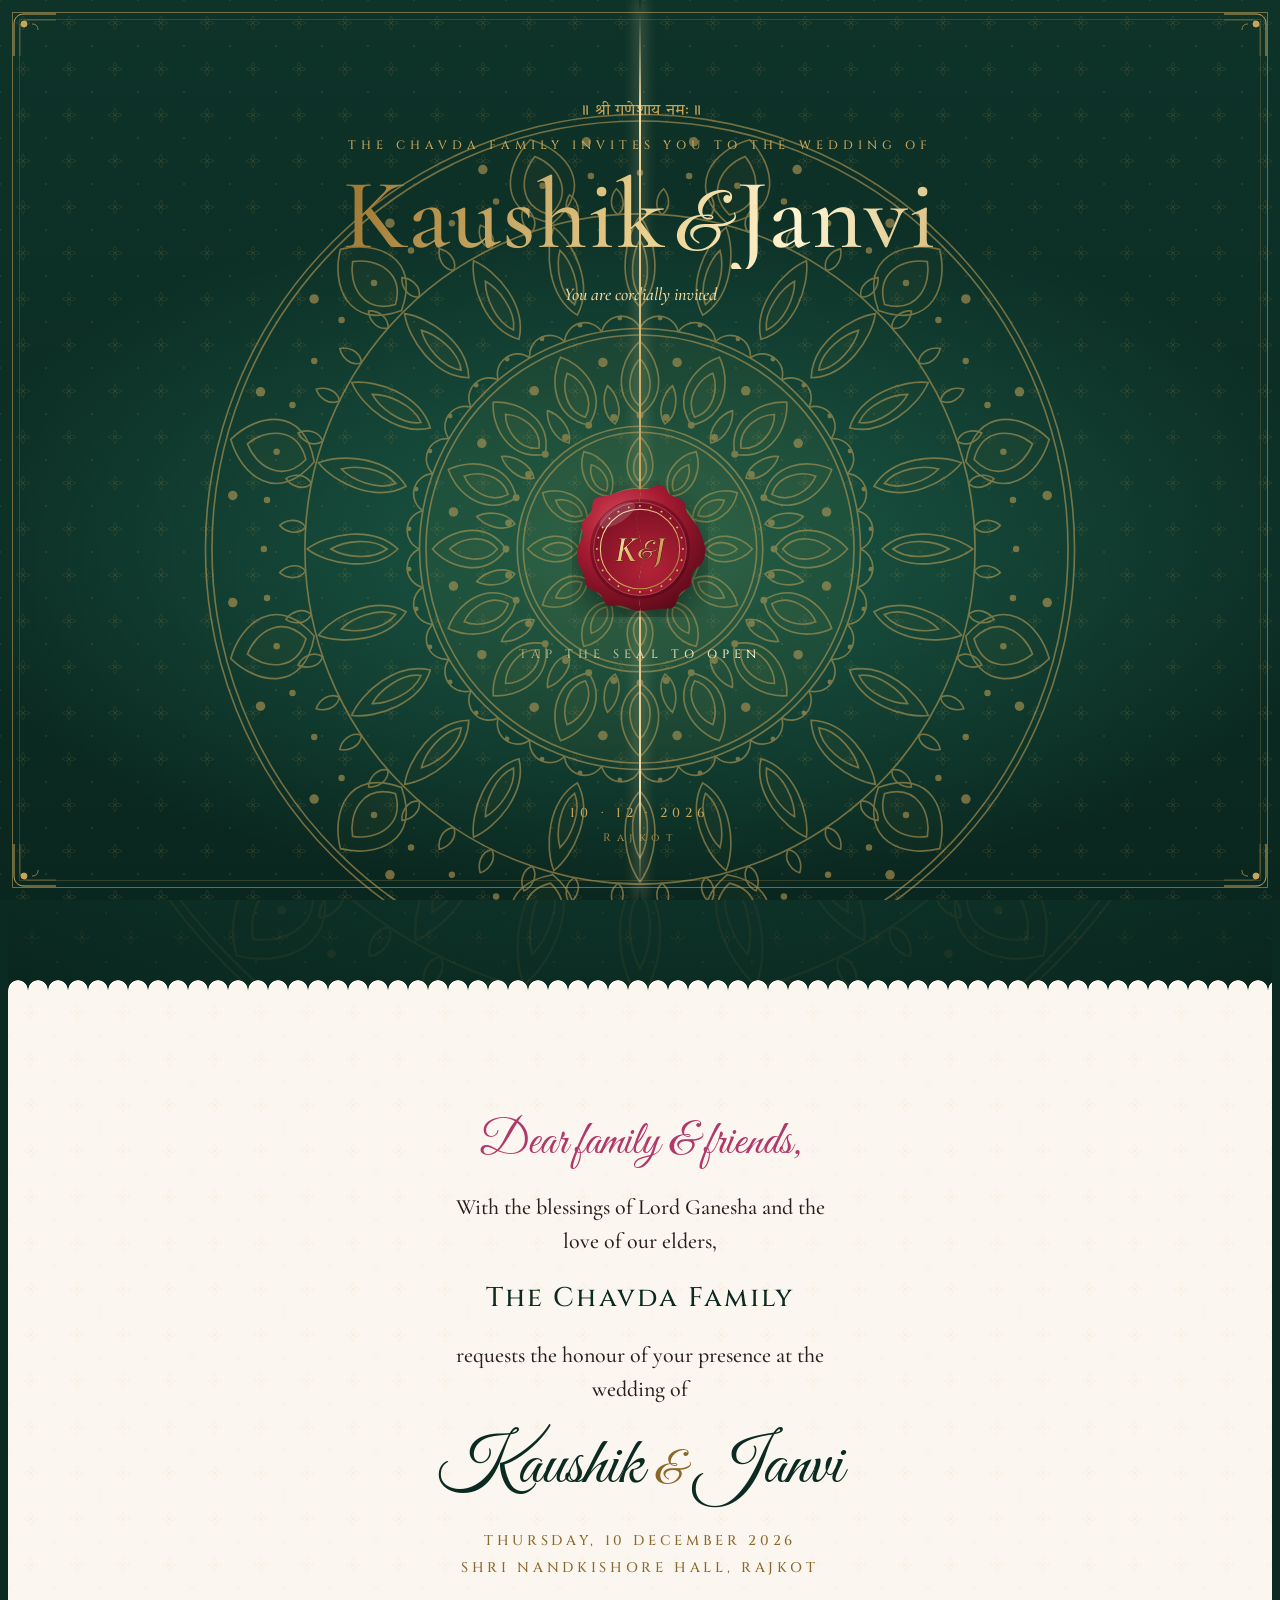
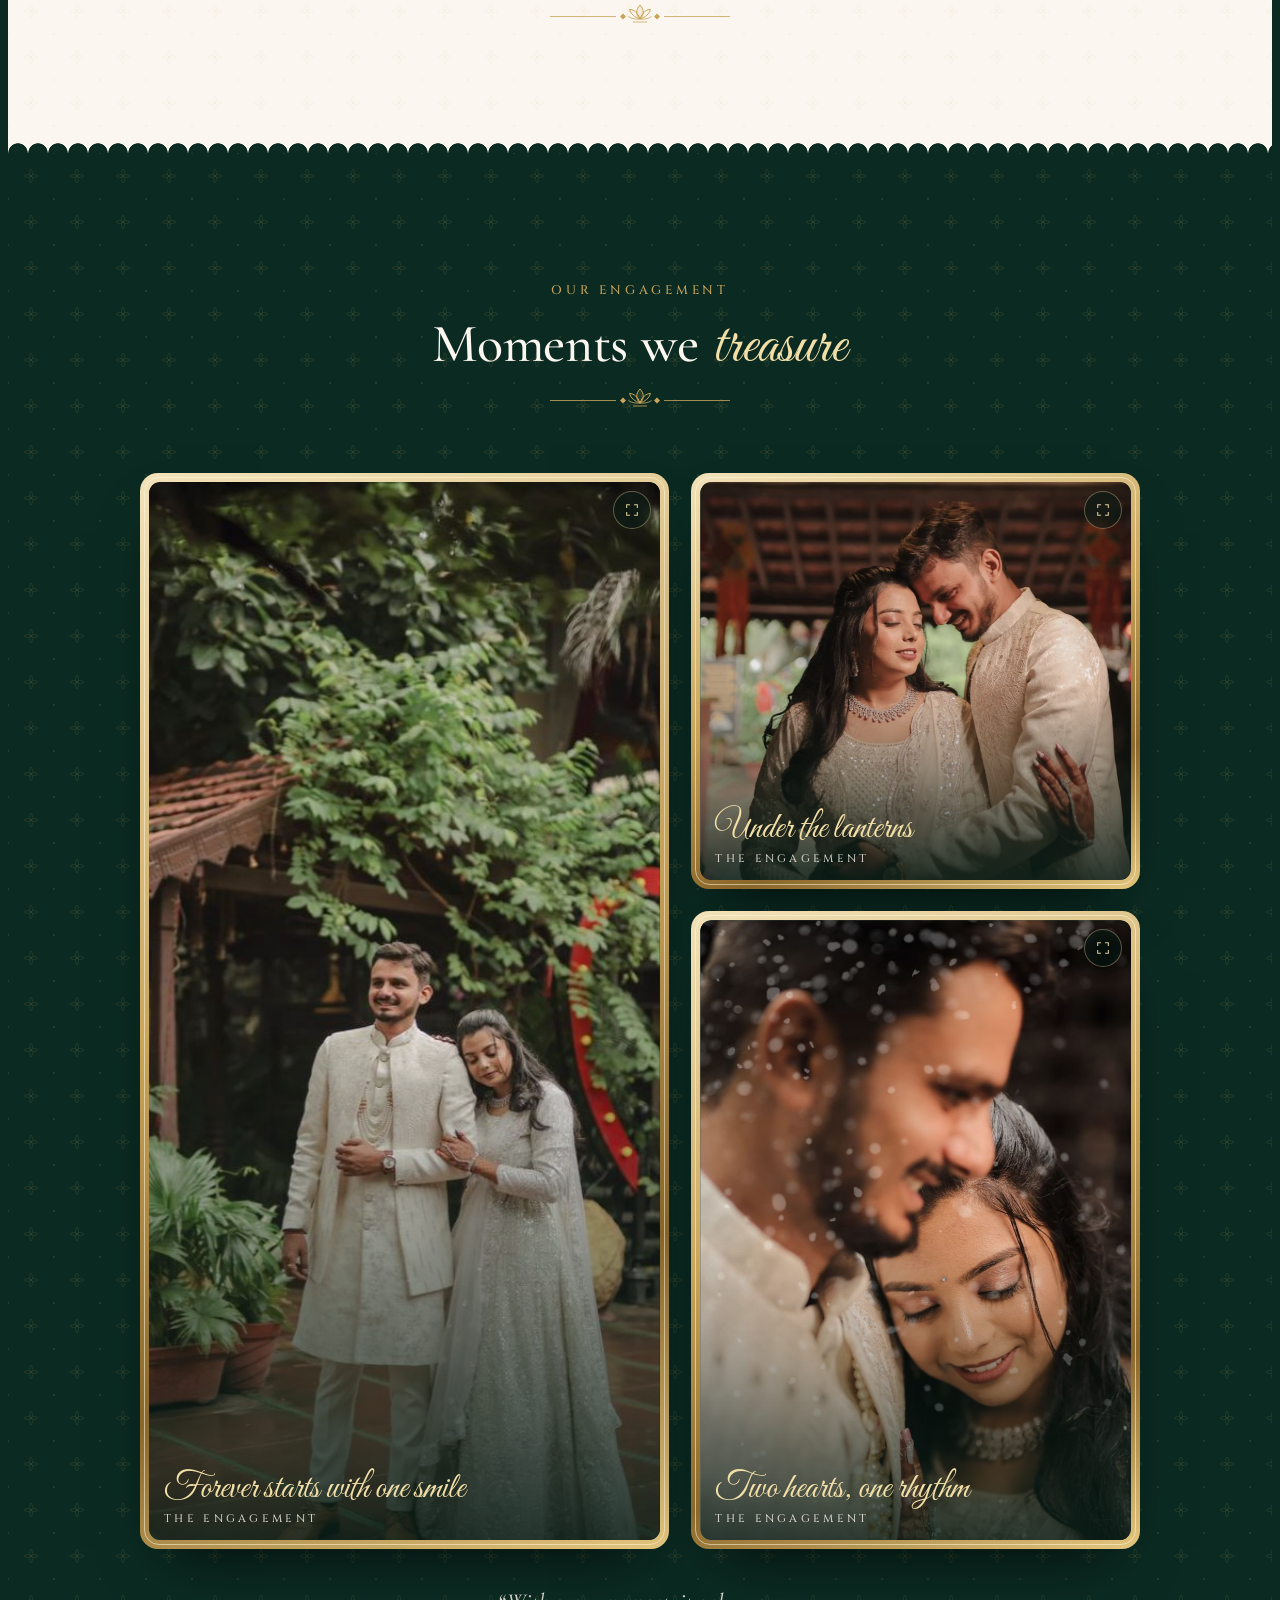
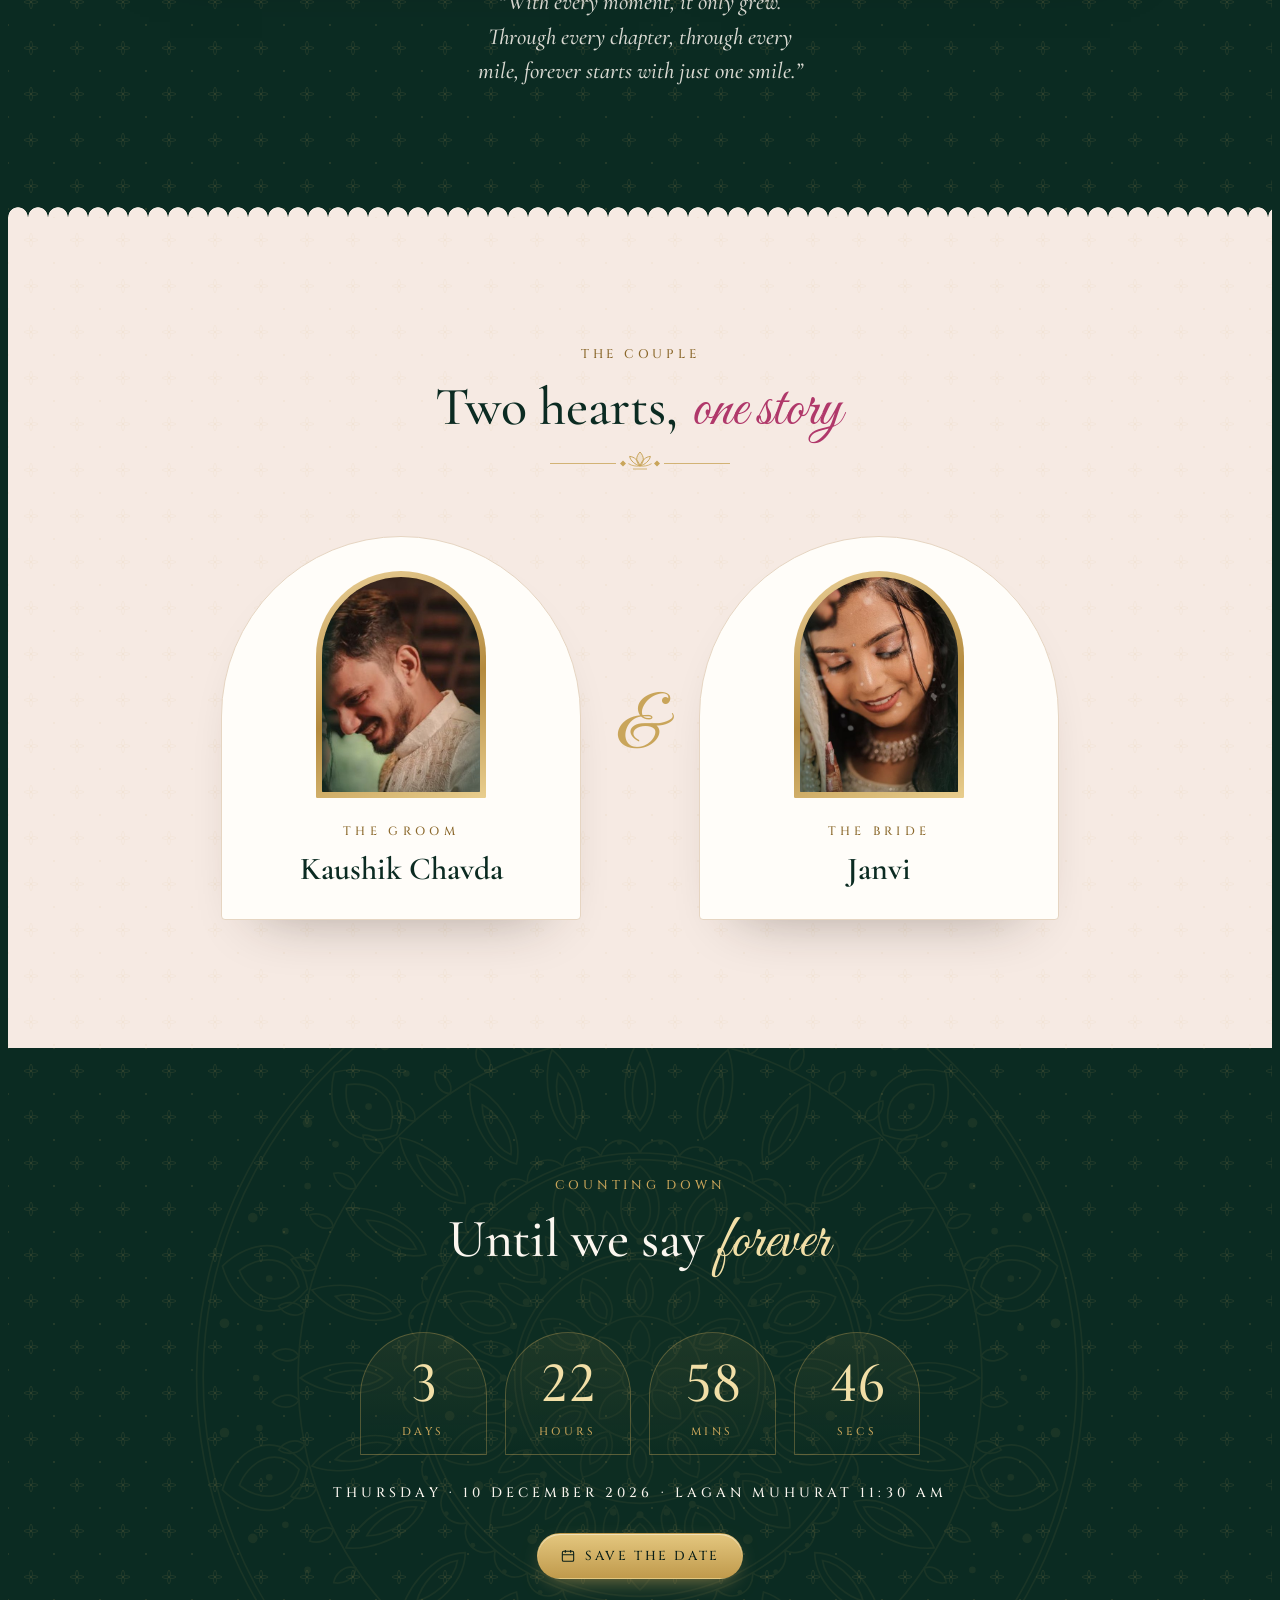
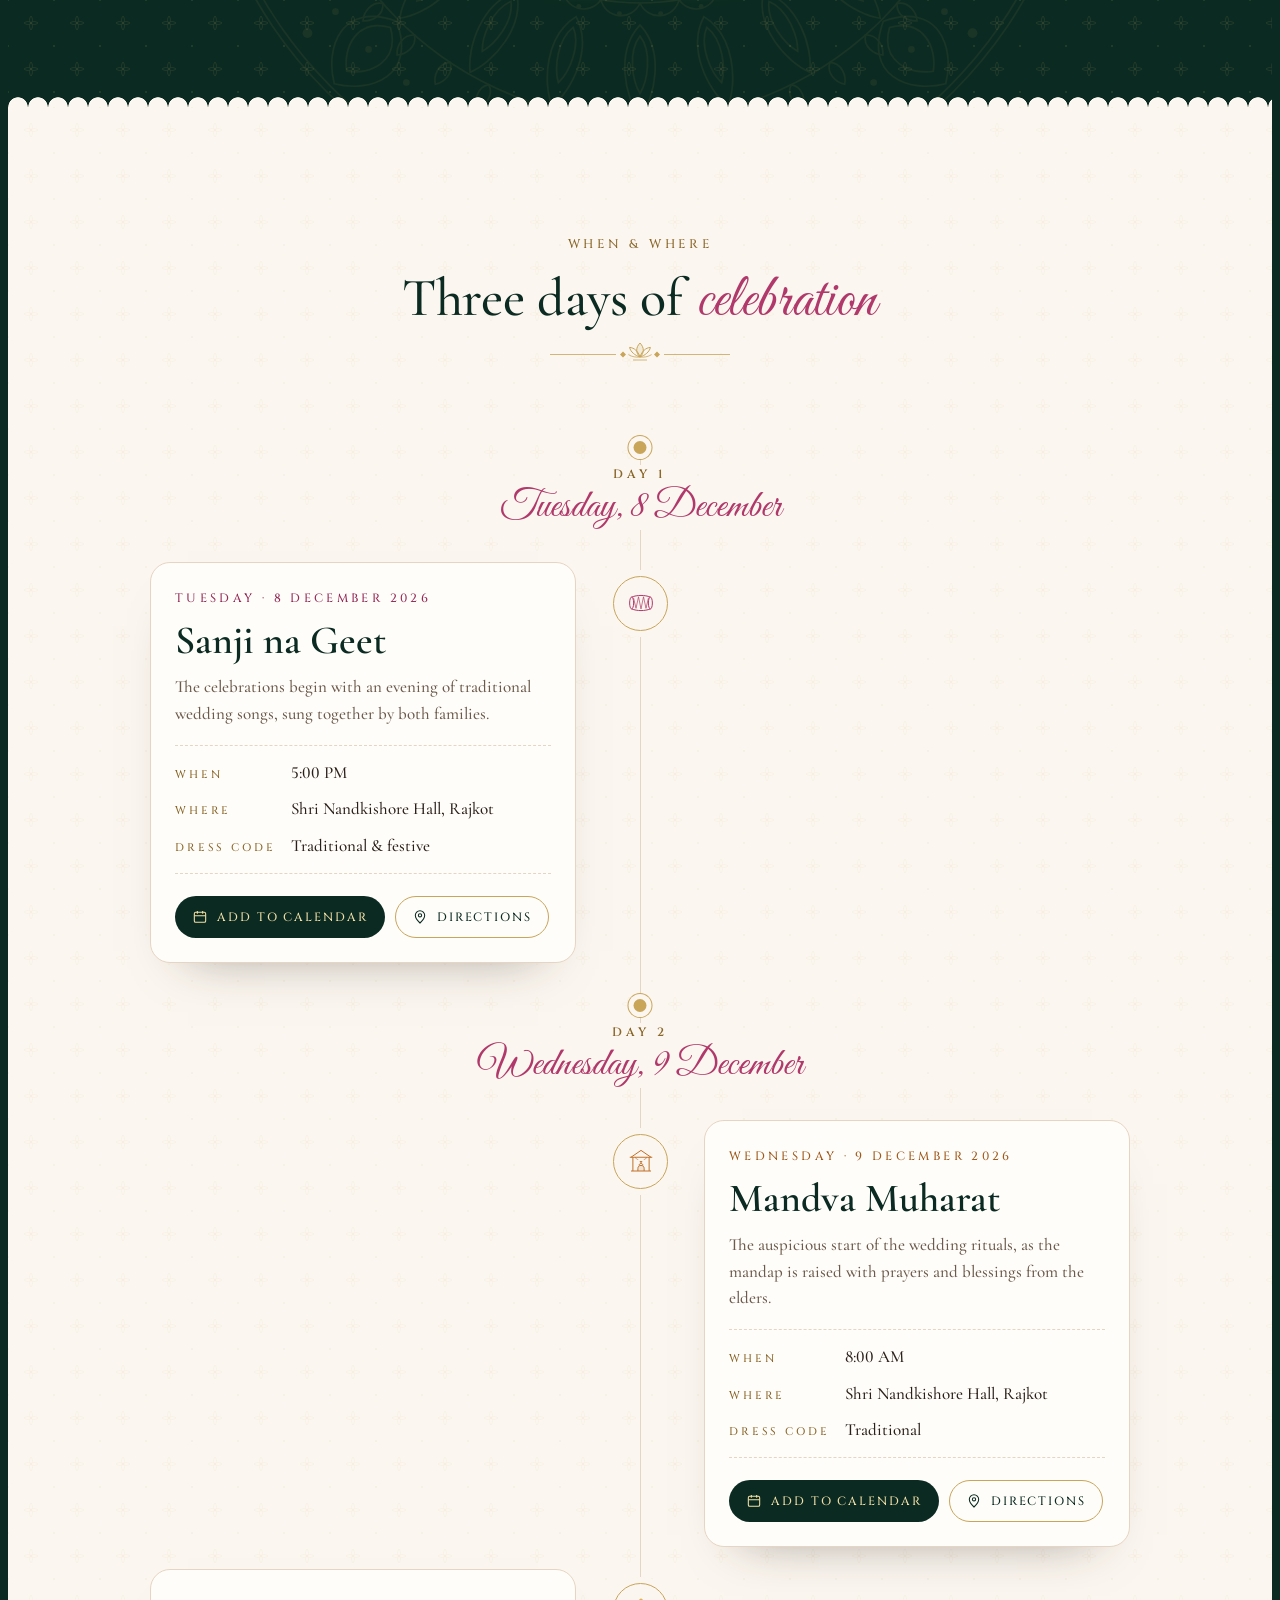
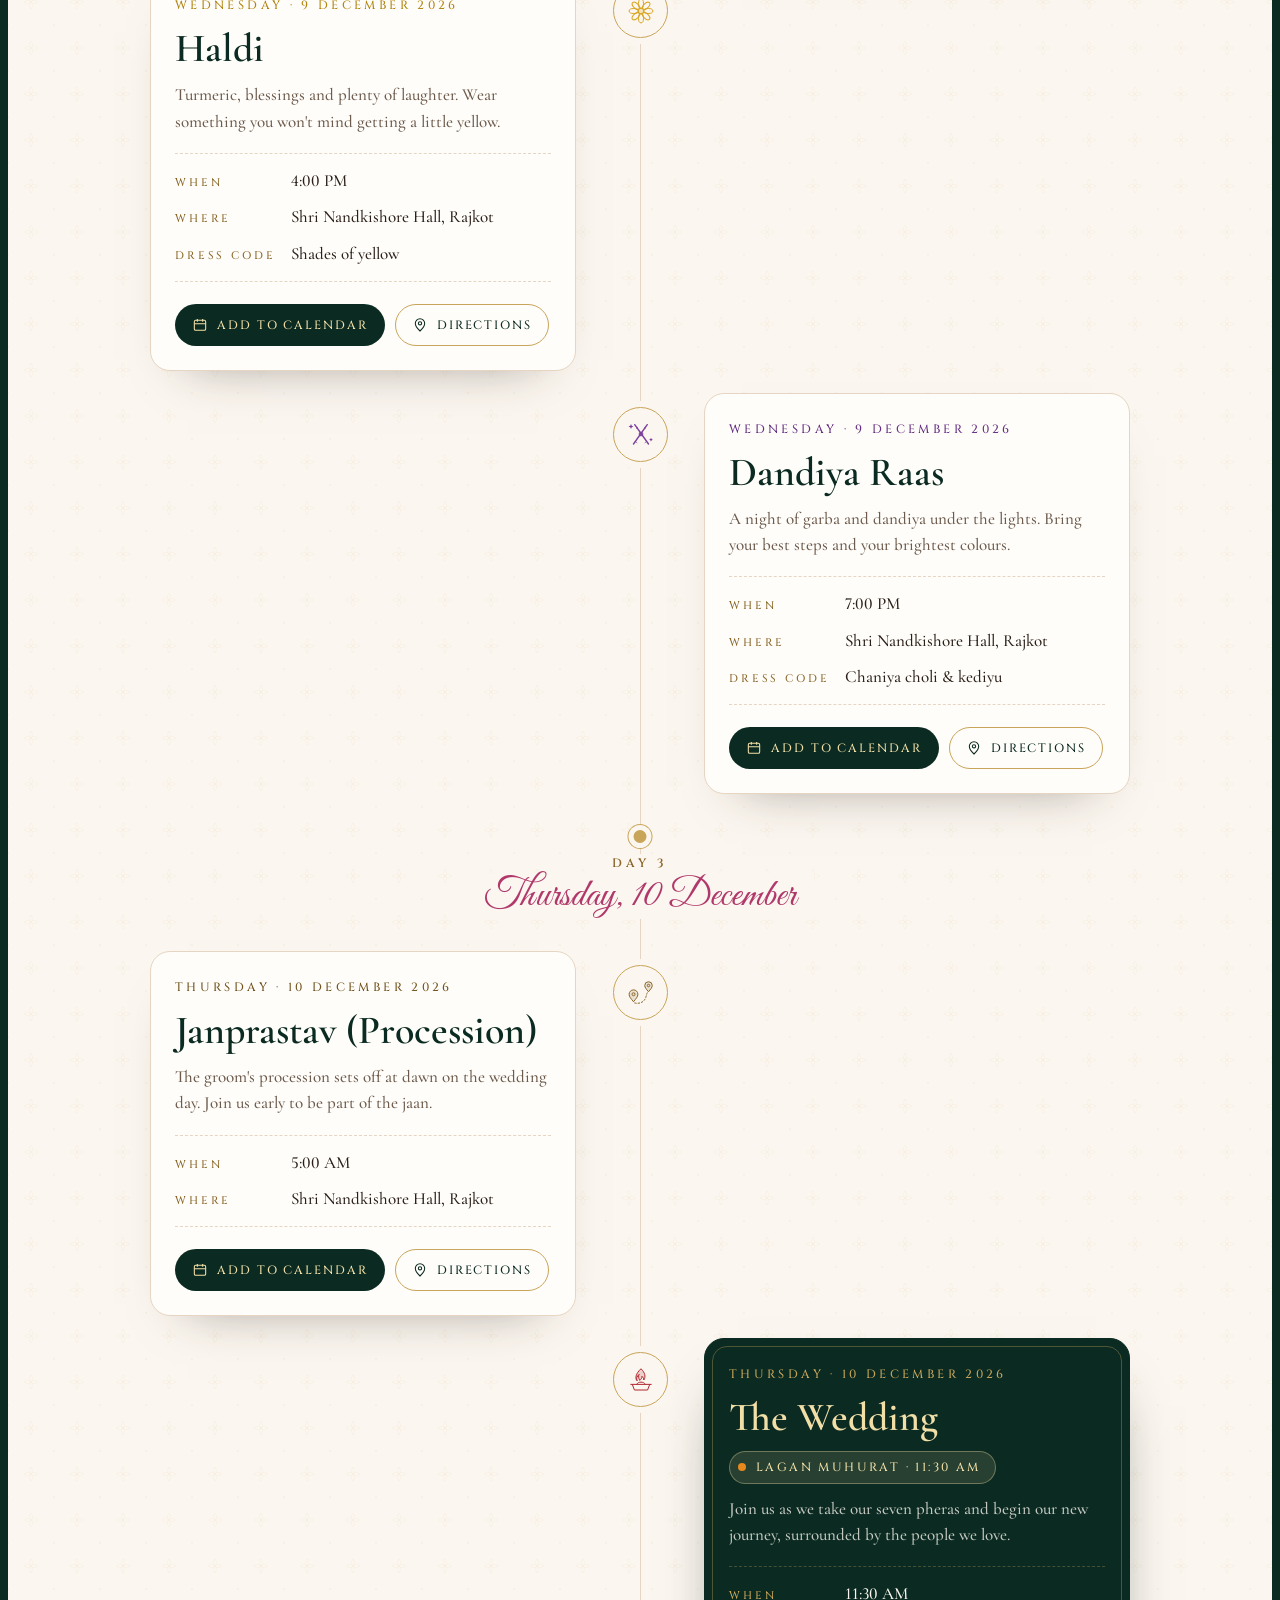
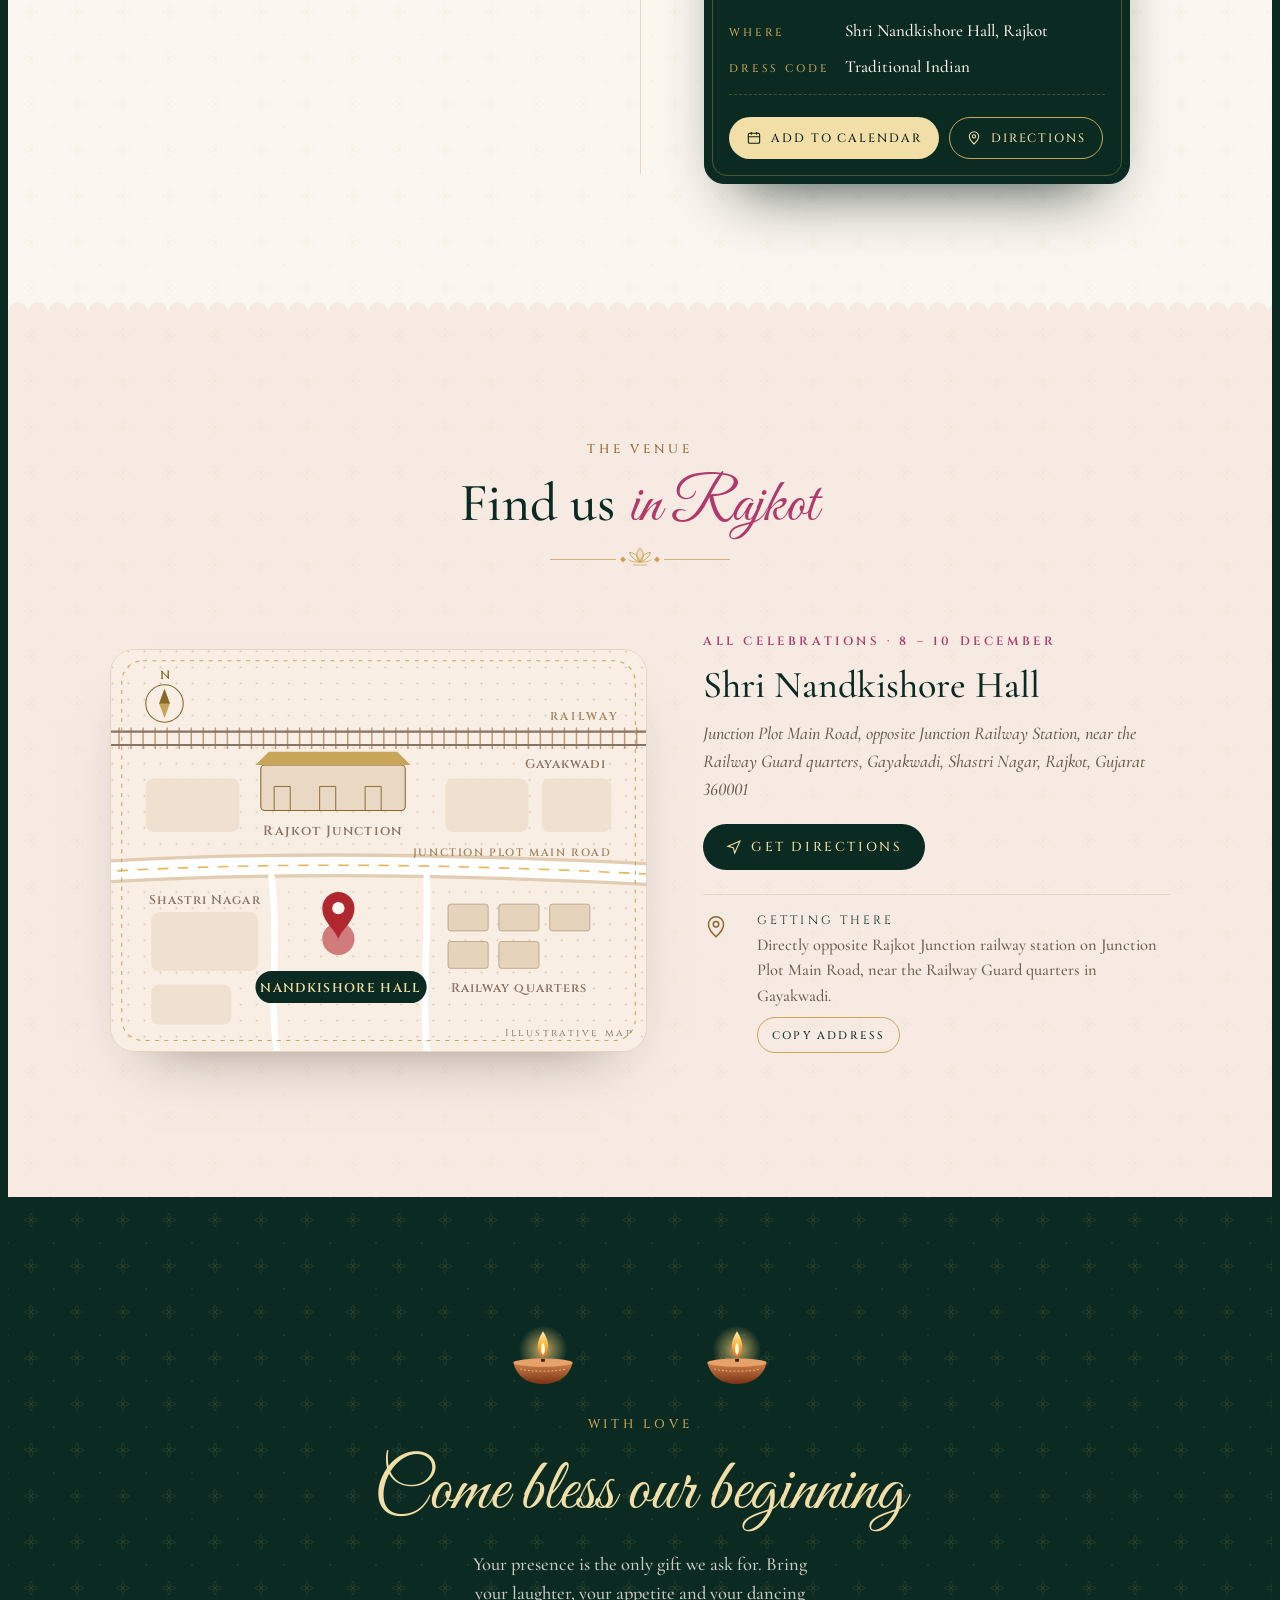
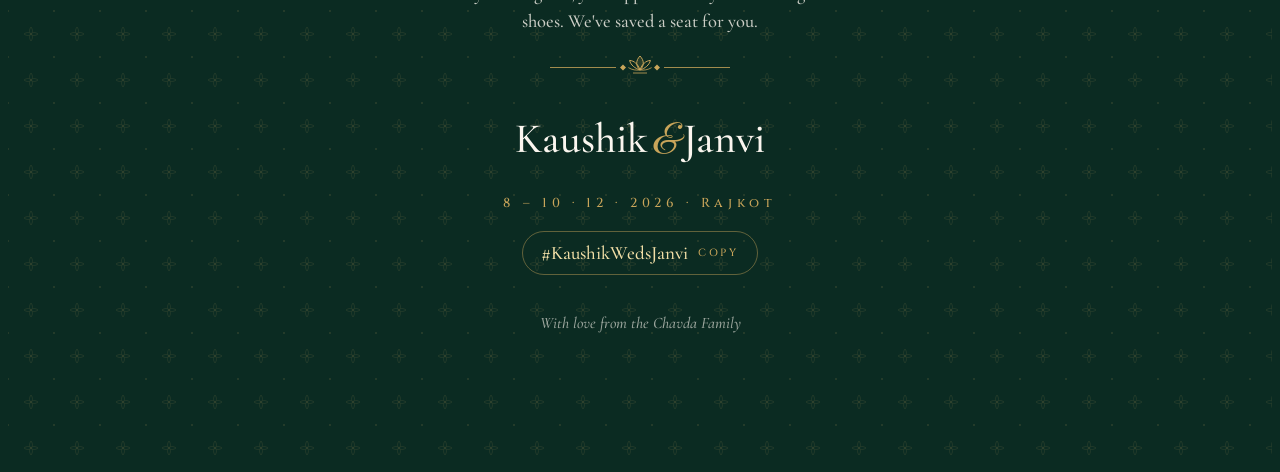
==== commit a32377e8: "Add back-to-top button with scroll progress ring Co-Authored-By: Claude Opus 5.5 <noreply@anthropic." ====
--- a/index.html
+++ b/index.html
@@ -755,7 +755,7 @@
   saveTheDate:{ date:'2026-12-10' },
   venue:{ when:'All celebrations · 8 – 10 December', name:'Shri Nandkishore Hall', address:'Junction Plot Main Road, opposite Junction Railway Station, near the Railway Guard quarters, Gayakwadi, Shastri Nagar, Rajkot, Gujarat 360001',
     mapsQuery:'Shri Nandkishore Hall, Junction Plot Main Road, opposite Junction Railway Station, Gayakwadi, Shastri Nagar, Rajkot, Gujarat 360001' },
-  ui:{ directions:'Get directions', copyAddress:'Copy address', mapNote:'Illustrative map', mapFont:'Cinzel, Georgia, serif', playMusic:'Play music', pauseMusic:'Pause music' },
+  ui:{ directions:'Get directions', copyAddress:'Copy address', mapNote:'Illustrative map', mapFont:'Cinzel, Georgia, serif', playMusic:'Play music', pauseMusic:'Pause music', toTop:'Back to top' },
   map2:{ station:'Rajkot Junction', rail:'RAILWAY', road:'JUNCTION PLOT MAIN ROAD', quarters:'Railway quarters', area:'Shastri Nagar', area2:'Gayakwadi', pin:'NANDKISHORE HALL', north:'N' },
   events:[
     { id:'sangeet', name:'Sanji na Geet', icon:'sangeet', color:'#B0386A', dayKey:'2026-12-08', dayLabel:'Tuesday, 8 December',
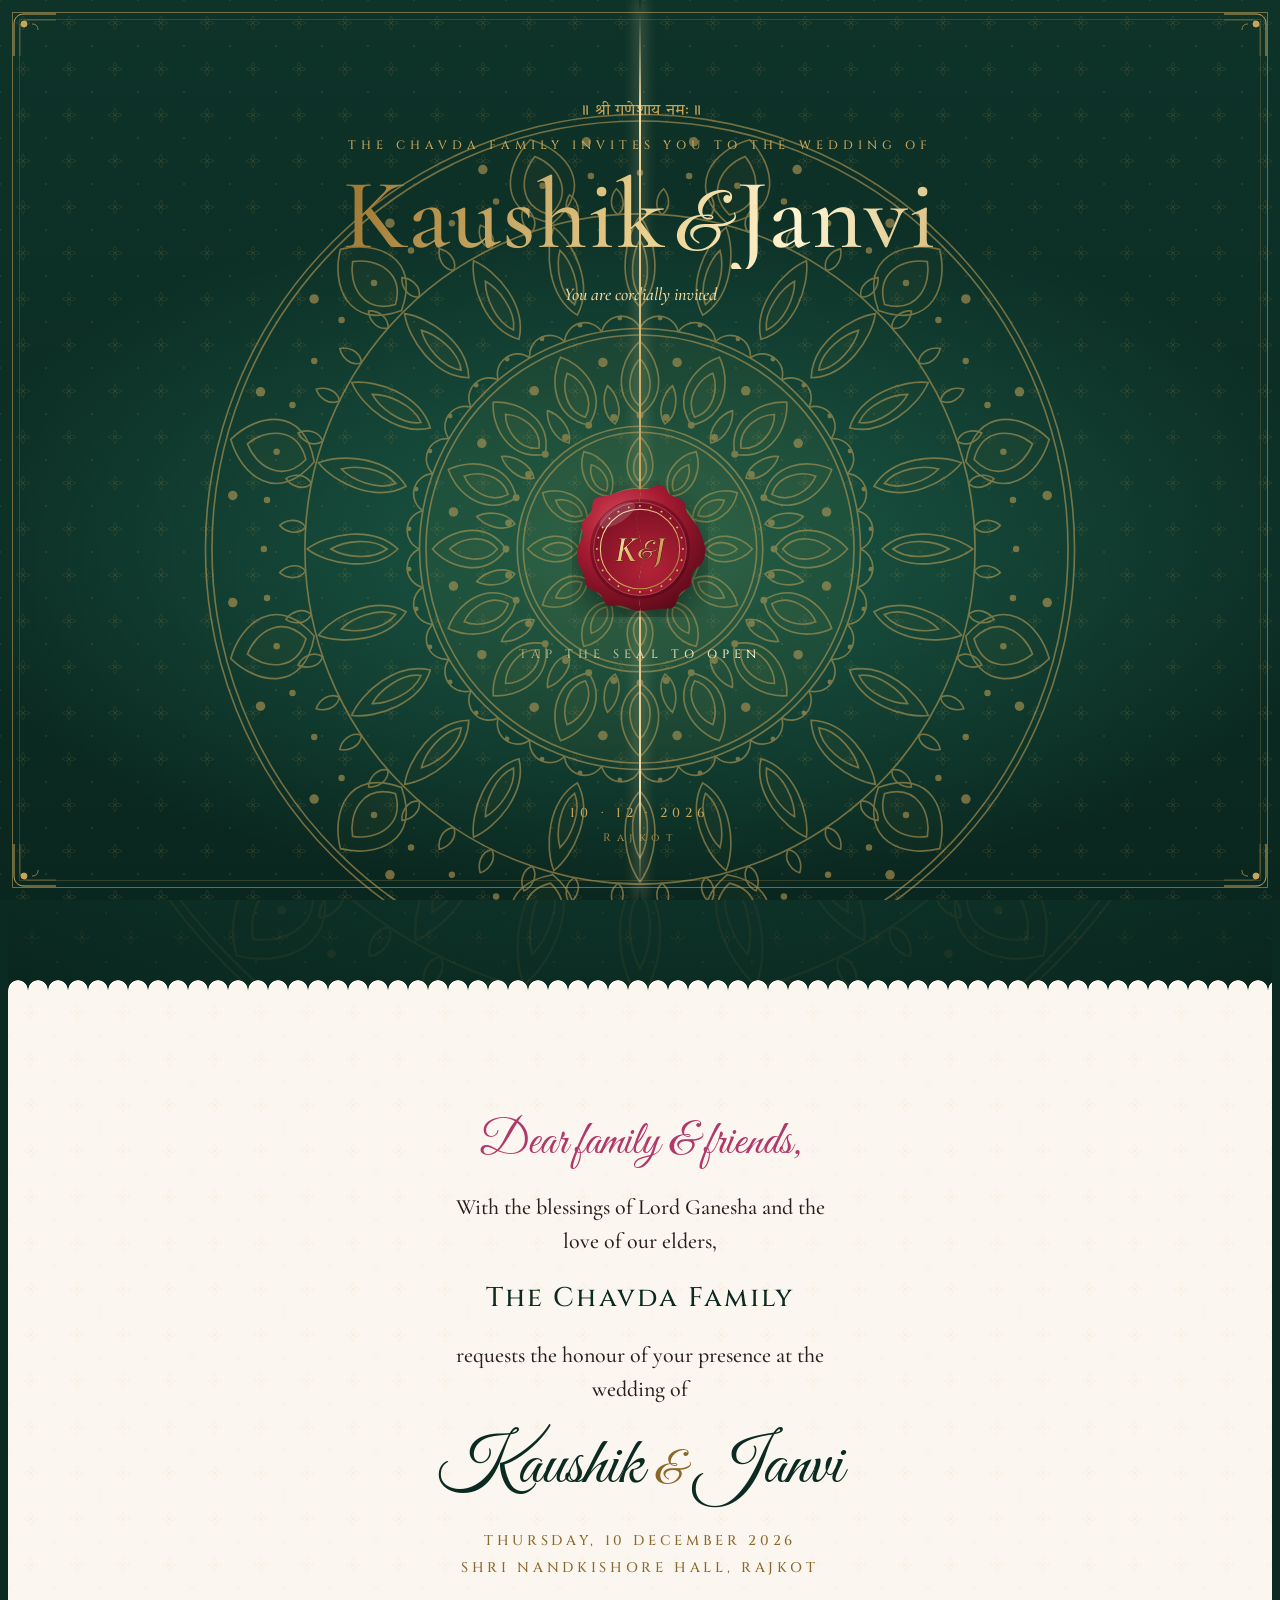
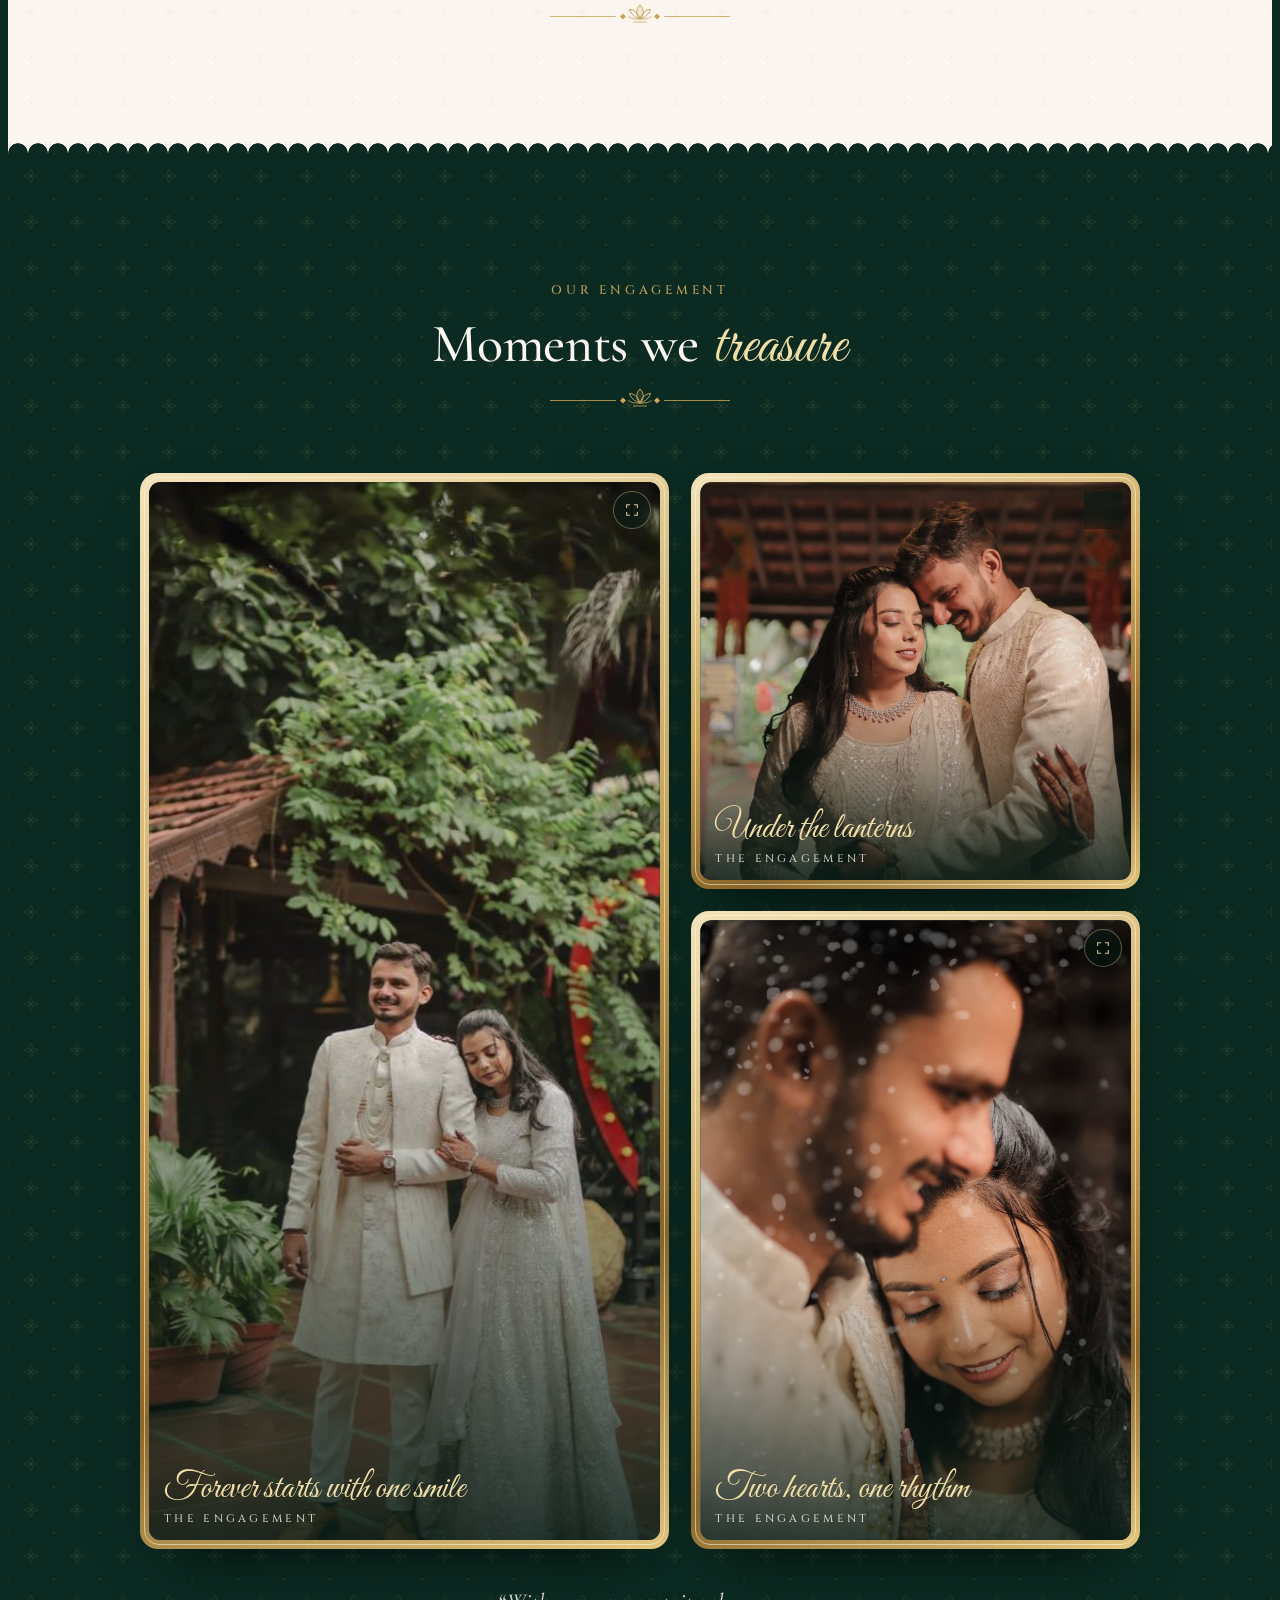
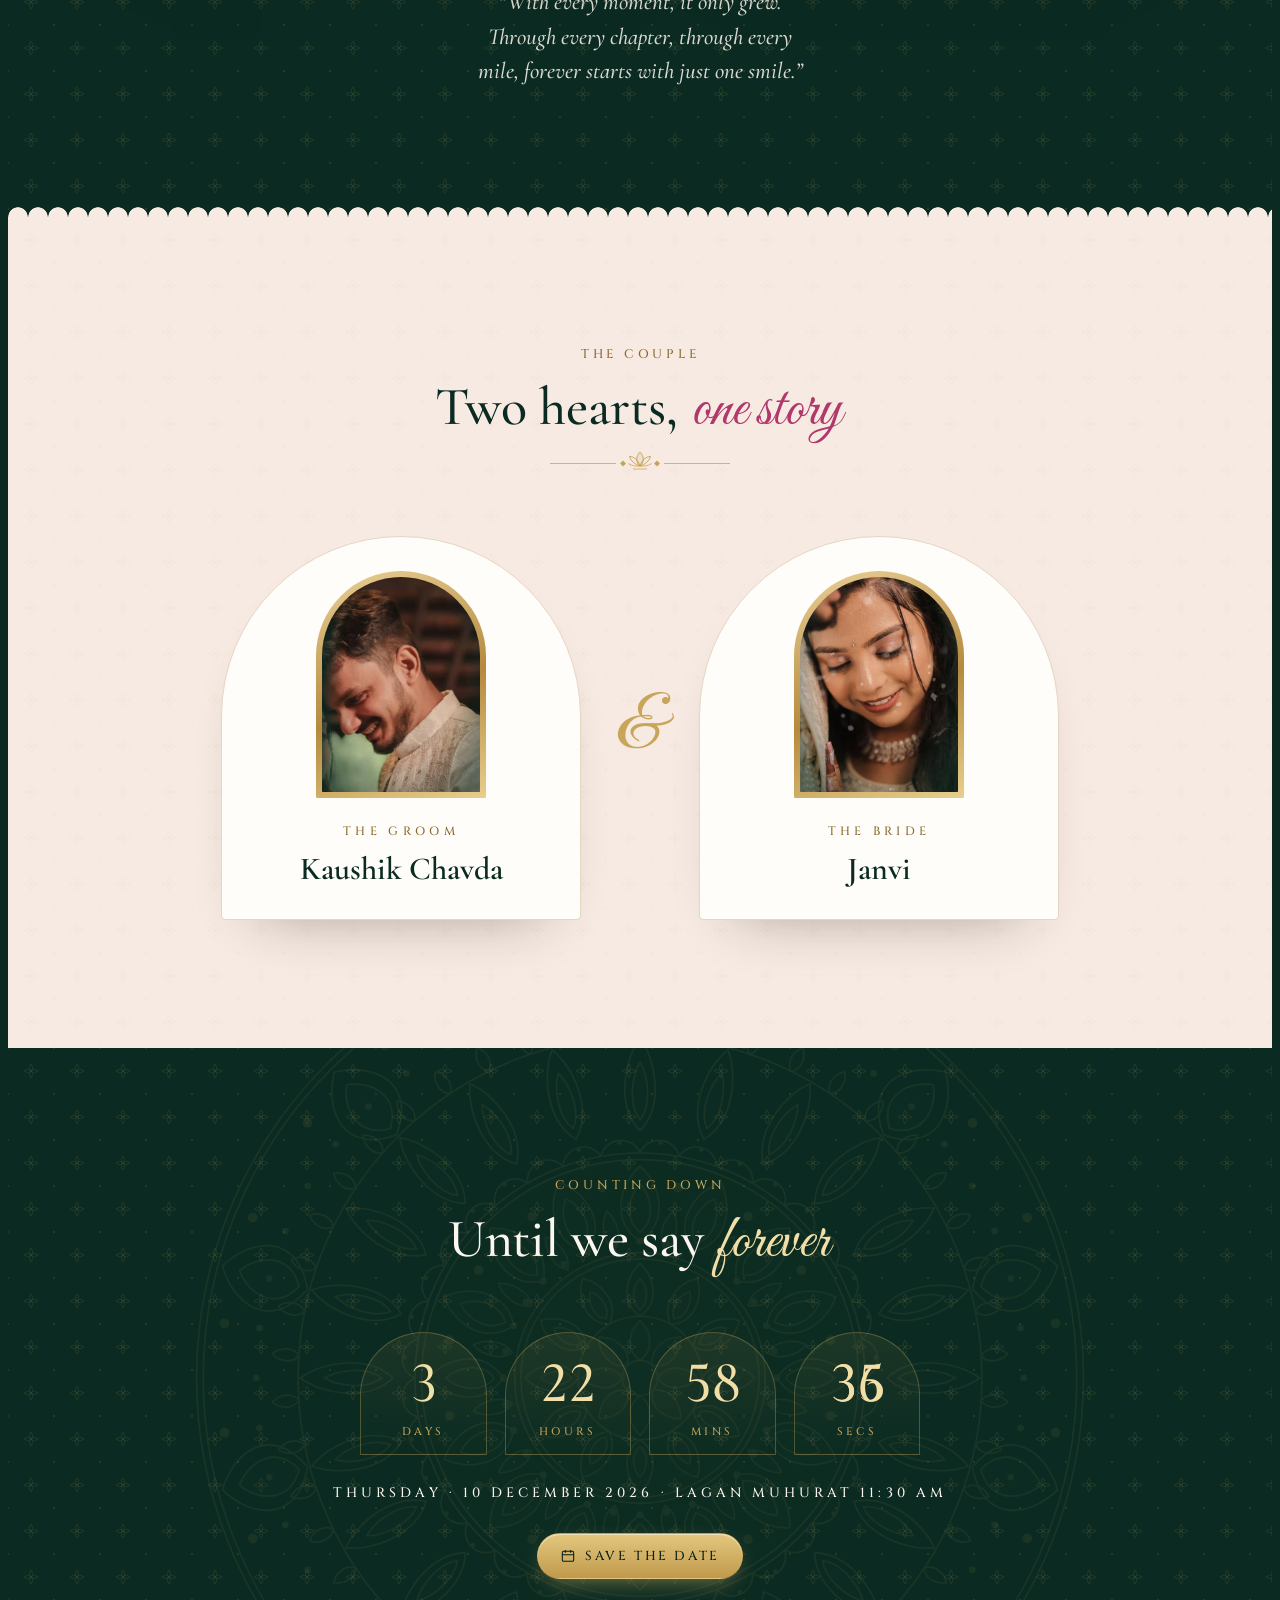
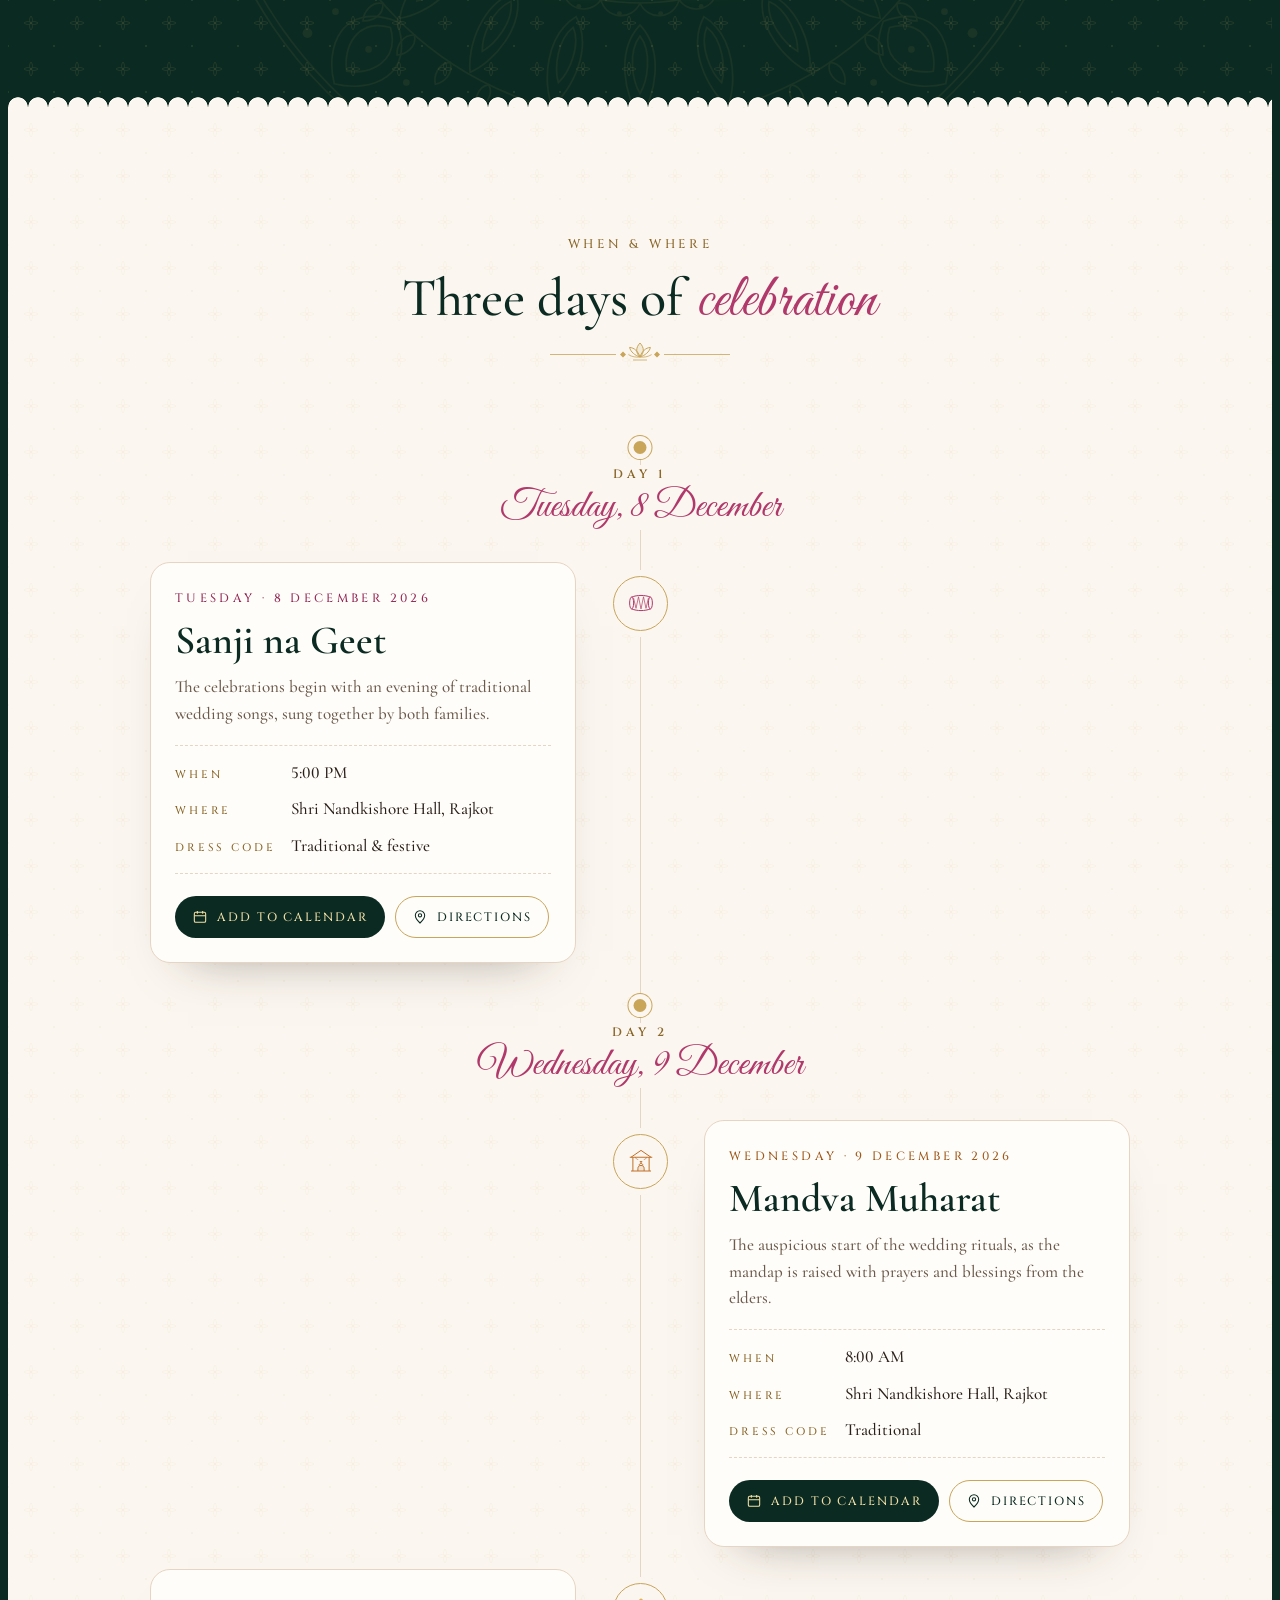
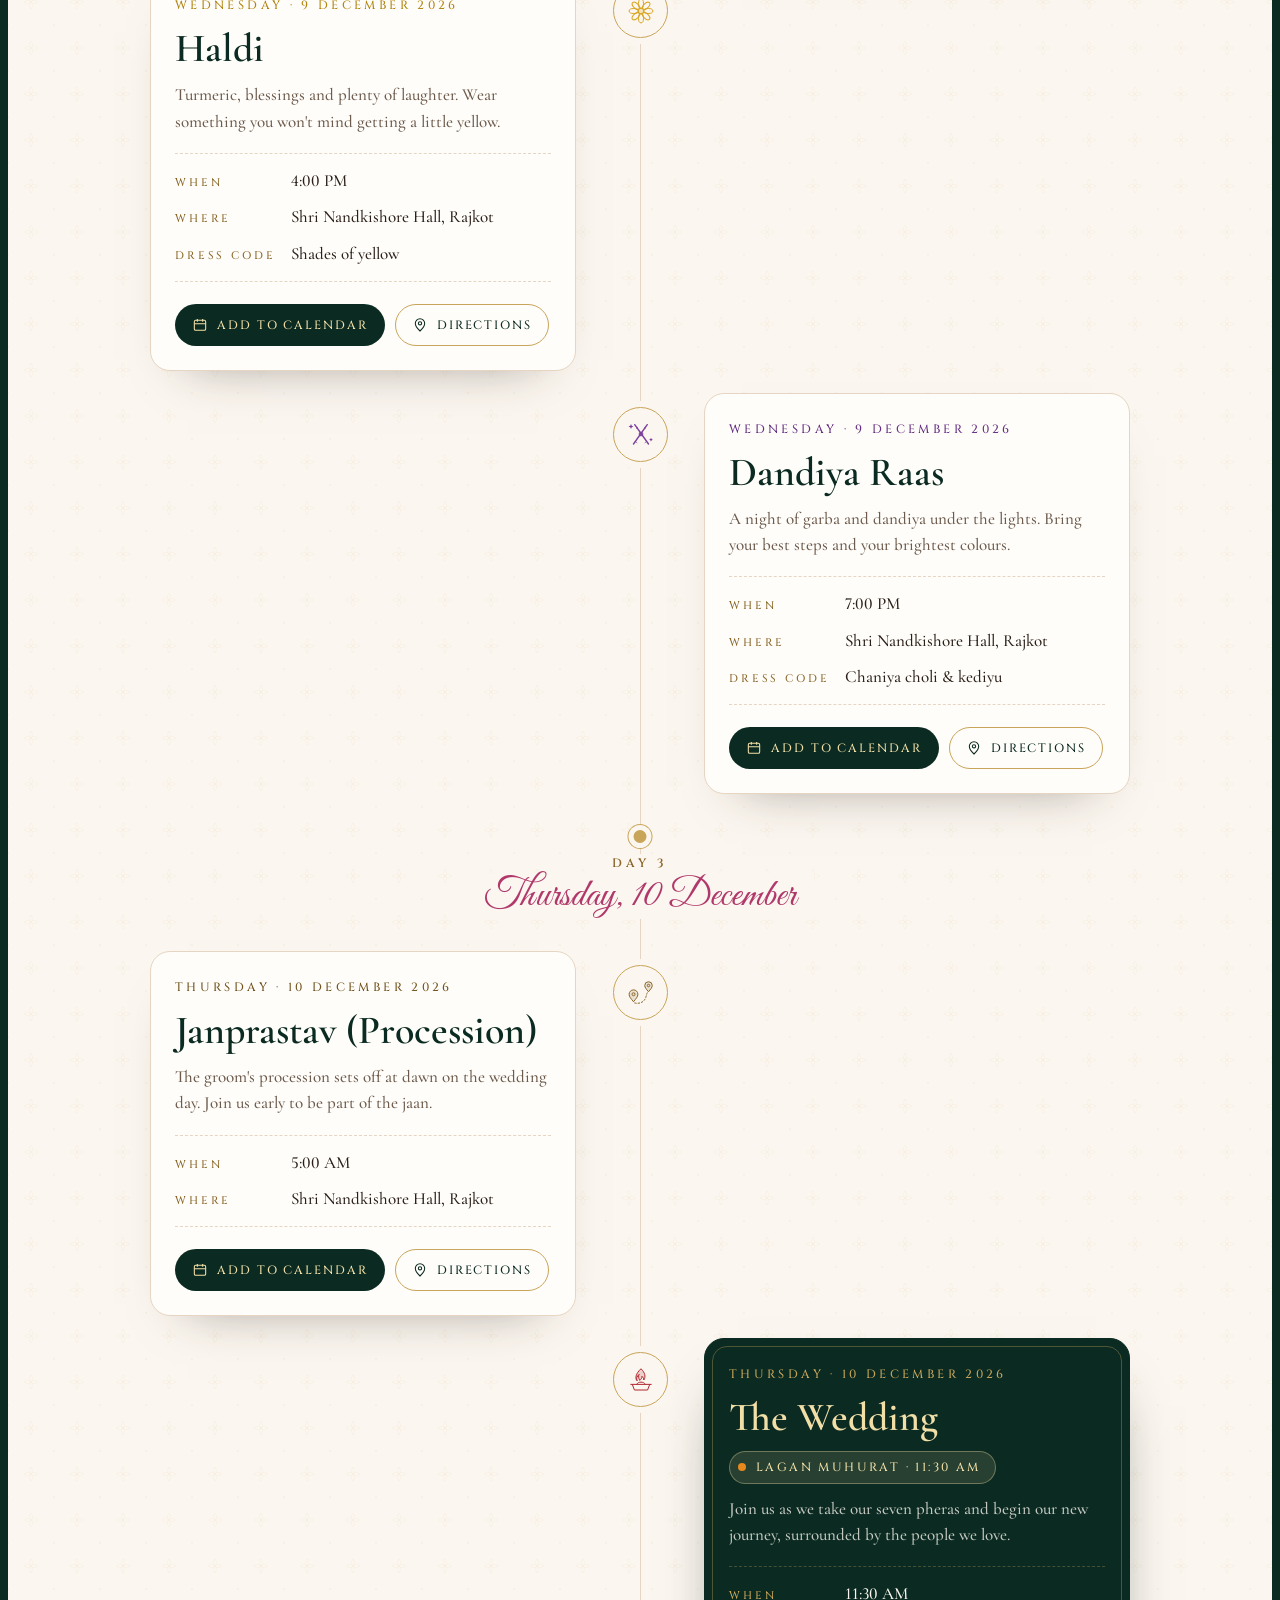
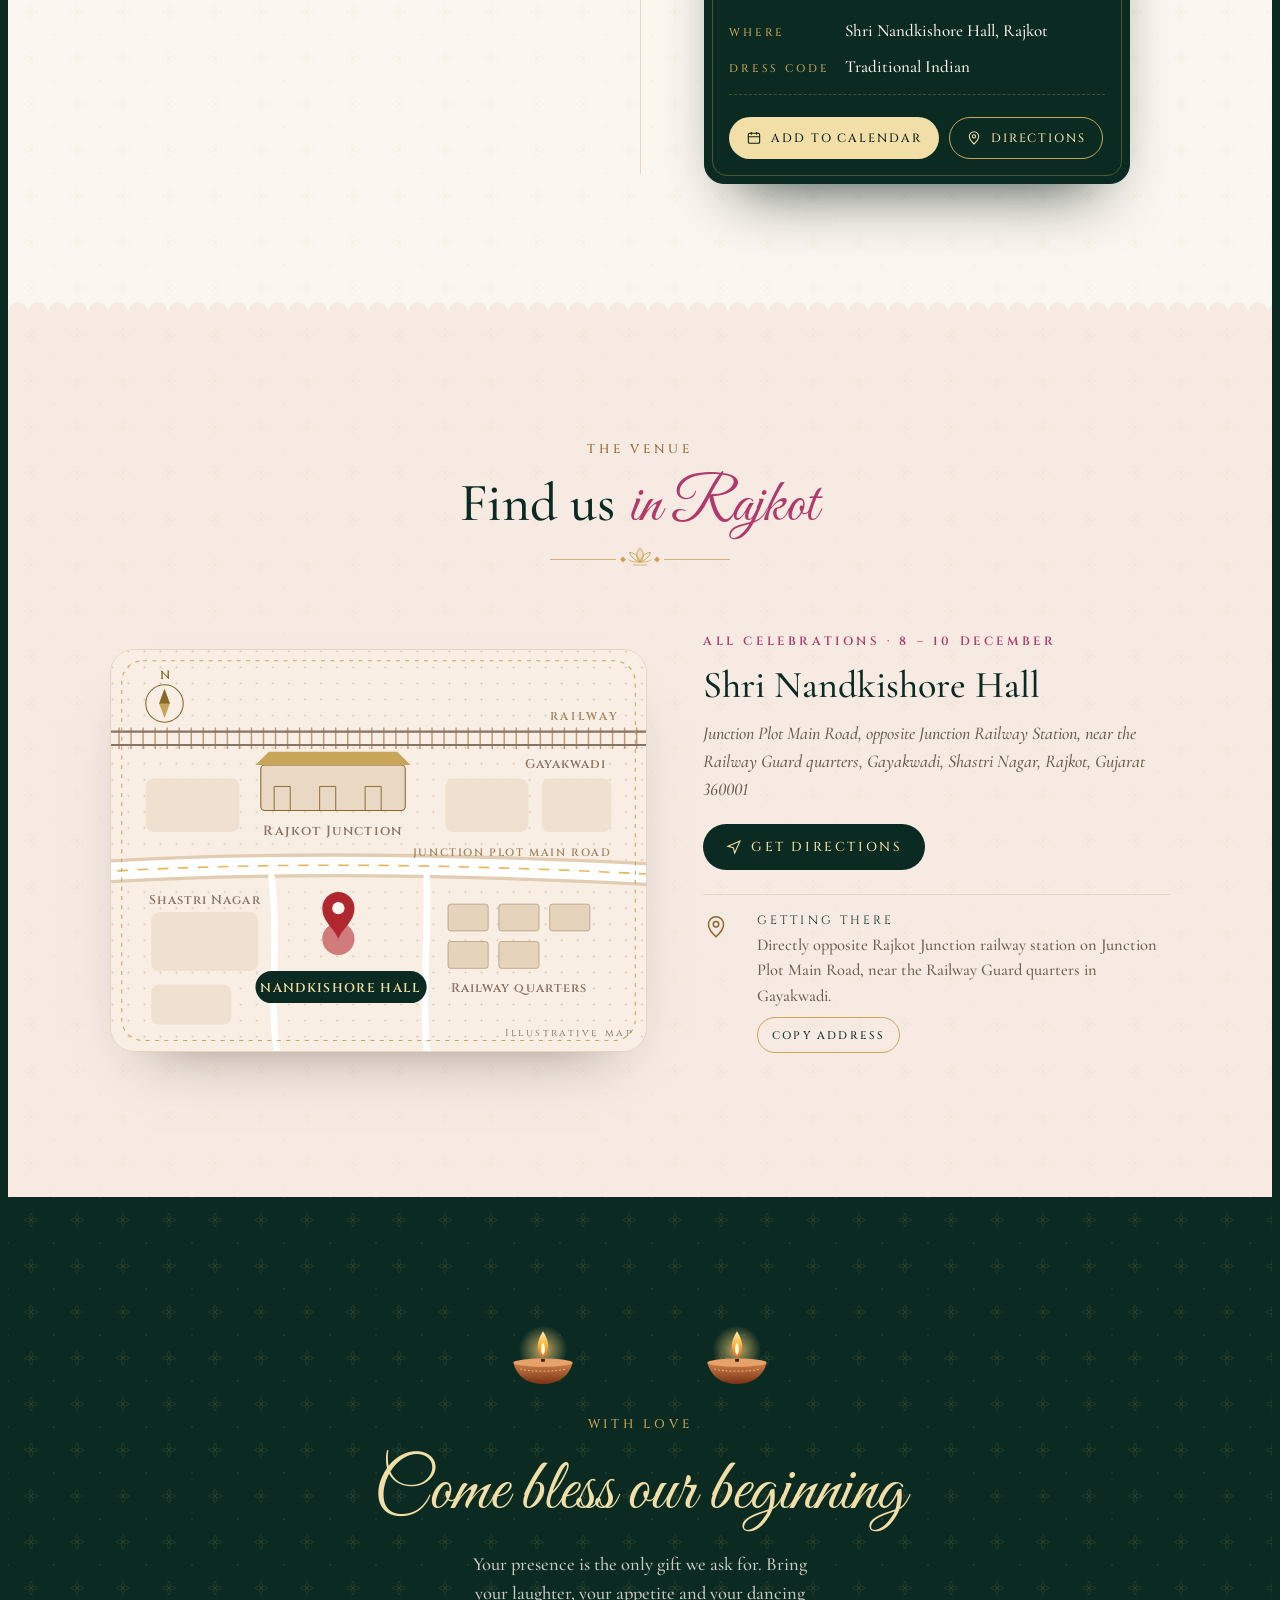
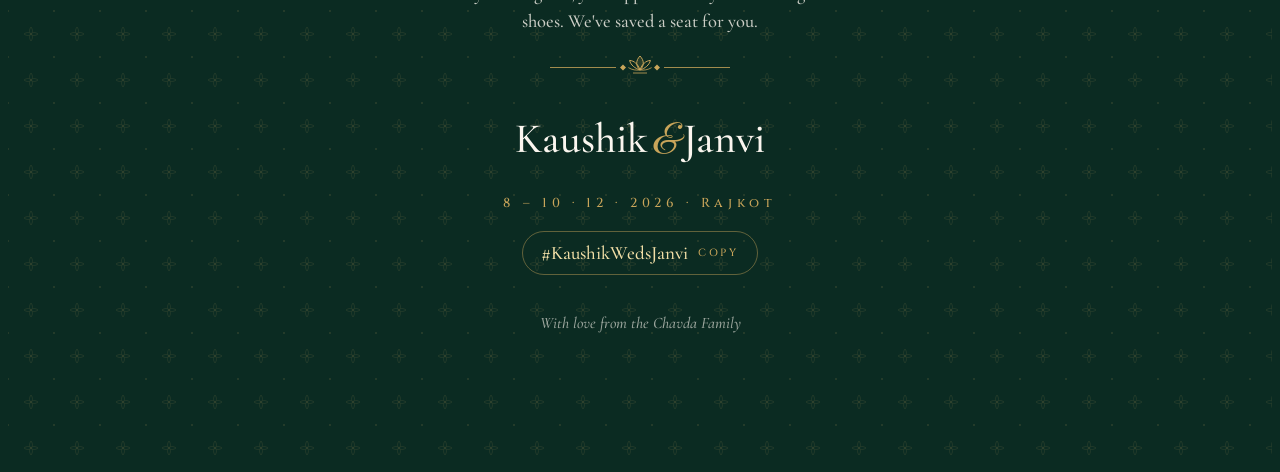
==== commit 30df13bd: "Lighten pages for link previews: external CSS/JS, smaller preview images Co-Authored-By: Claude Opus" ====
--- a/index.html
+++ b/index.html
@@ -31,497 +31,7 @@
 <link rel="preconnect" href="https://fonts.gstatic.com" crossorigin>
 <link rel="stylesheet" href="https://fonts.googleapis.com/css2?family=Cormorant+Garamond:ital,wght@0,400;0,500;0,600;0,700;1,400;1,500;1,600&family=Cinzel:wght@400;500;600&family=Great+Vibes&family=Tiro+Devanagari+Hindi&display=swap">
 <script>document.documentElement.classList.add('js');</script>
-<style>
-/* Layout: a folded card read top to bottom. Full-bleed bands alternate emerald and ivory with lace-scalloped seams;
-   content sits in one narrow column, opening to two columns only for the couple, the timeline and the venue. */
-:root{
-  --emerald-950:#071D17; --emerald-900:#0B2B22; --emerald-800:#10392D; --emerald-700:#1A5242;
-  --gold:#C9A55A; --gold-hi:#F2DFA7; --gold-lo:#8A672A;
-  --paper:#FBF6EF; --blush:#F6EAE3; --ink:#2B2019; --ink-soft:#6C5A4C; --line:#E6D5C2;
-  --rani:#B0386A; --sindoor:#B1272F; --marigold:#E8891E; --haldi:#D9A520; --lake:#CFE2DB;
-  --f-display:"Cormorant Garamond","Cormorant",Garamond,"Times New Roman",serif;
-  --f-script:"Great Vibes","Snell Roundhand","Apple Chancery",cursive;
-  --f-label:"Cinzel","Trajan Pro",Georgia,serif;
-  --f-body:"Cormorant Garamond",Garamond,Georgia,serif;
-  --f-deva:"Tiro Devanagari Hindi","Noto Serif Devanagari","Kohinoor Devanagari",serif;
-  --ease:cubic-bezier(.2,.8,.2,1);
-  color-scheme:light;
-}
-*,*::before,*::after{box-sizing:border-box}
-[hidden]{display:none!important}
-html{scroll-behavior:smooth;-webkit-text-size-adjust:100%}
-body{background:var(--emerald-900);color:var(--ink);font-family:var(--f-body);font-size:19.5px;font-weight:500;line-height:1.55;font-variant-numeric:lining-nums;-webkit-font-smoothing:antialiased;overflow-x:clip}
-body.locked{overflow:hidden}
-h1,h2,h3,p{margin:0}
-h1,h2,h3{text-wrap:balance;font-weight:500}
-a{color:inherit}
-button{font:inherit;color:inherit}
-:focus-visible{outline:2px solid var(--gold);outline-offset:3px;border-radius:4px}
-::selection{background:var(--gold-hi);color:var(--emerald-900)}
-
-/* ---------- shared type ---------- */
-.eyebrow{font-family:var(--f-label);font-size:12.5px;font-weight:500;letter-spacing:.3em;text-transform:uppercase;color:var(--gold-lo)}
-.green .eyebrow{color:var(--gold)}
-.h2{font-family:var(--f-display);font-size:clamp(34px,7vw,54px);line-height:1.08;letter-spacing:-.005em;color:var(--emerald-900)}
-.green .h2{color:var(--paper)}
-.h2 em,.script{font-family:var(--f-script);font-style:normal;font-weight:400;color:var(--rani);font-size:1.12em;line-height:.8;letter-spacing:0;padding-inline:.04em}
-.green .h2 em{color:var(--gold-hi)}
-.deva{font-family:var(--f-deva);font-size:16px;letter-spacing:.04em;color:var(--gold)}
-.foil{background:linear-gradient(105deg,#9C7631 0%,#E9CF8C 20%,#FFF4D2 30%,#C9A55A 44%,#8E6B2D 60%,#E7CB86 78%,#A8823A 100%);background-size:260% 100%;-webkit-background-clip:text;background-clip:text;color:transparent;animation:foil 8s linear infinite}
-@keyframes foil{from{background-position:100% 0}to{background-position:-160% 0}}
-.sh{display:grid;justify-items:center;gap:14px;text-align:center;margin-bottom:clamp(40px,7vw,64px)}
-.orn{width:180px;height:22px;color:var(--gold)}
-.orn svg{display:block;width:100%;height:100%}
-.center{text-align:center}
-
-/* ---------- bands ---------- */
-.band{position:relative;overflow-x:clip;--bb:var(--paper);background:var(--bb);padding-block:clamp(76px,12vw,128px);padding-left:max(16px,env(safe-area-inset-left,0px));padding-right:max(16px,env(safe-area-inset-right,0px))}
-.band::before{content:"";position:absolute;left:0;right:0;top:-10px;height:10px;background:radial-gradient(circle at 10px 10px,var(--bb) 9.4px,transparent 10px) 0 0/20px 20px repeat-x;pointer-events:none}
-.band.green{--bb:var(--emerald-900);color:var(--paper)}
-.band.blush{--bb:var(--blush)}
-.band.paper{--bb:var(--paper)}
-.wrap{max-width:1060px;margin:0 auto;position:relative}
-.narrow{max-width:660px}
-.texture::after{content:"";position:absolute;inset:0;pointer-events:none;opacity:.5;background-image:url("data:image/svg+xml,%3Csvg xmlns='http://www.w3.org/2000/svg' width='46' height='46' viewBox='0 0 46 46'%3E%3Cg fill='none' stroke='%23C9A55A' stroke-width='.6' opacity='.35'%3E%3Cpath d='M23 16c2 3 2 5 0 7c-2-2-2-4 0-7zM23 30c2-3 2-5 0-7c-2 2-2 4 0 7zM16 23c3-2 5-2 7 0c-2 2-4 2-7 0zM30 23c-3-2-5-2-7 0c2 2 4 2 7 0z'/%3E%3C/g%3E%3Cg fill='%23C9A55A' opacity='.35'%3E%3Ccircle cx='0' cy='0' r='1'/%3E%3Ccircle cx='46' cy='0' r='1'/%3E%3Ccircle cx='0' cy='46' r='1'/%3E%3Ccircle cx='46' cy='46' r='1'/%3E%3C/g%3E%3C/svg%3E")}
-.paper.texture::after,.blush.texture::after{opacity:.28}
-.band > .wrap{z-index:1}
-
-/* ---------- buttons ---------- */
-.btn{display:inline-flex;align-items:center;justify-content:center;gap:9px;min-height:46px;padding:0 22px;border-radius:999px;font-family:var(--f-label);font-size:13px;letter-spacing:.2em;text-transform:uppercase;text-decoration:none;cursor:pointer;border:1px solid transparent;transition:transform .3s var(--ease),background-color .3s,color .3s,box-shadow .3s}
-.btn svg{width:16px;height:16px;flex:none}
-.btn:hover{transform:translateY(-2px)}
-.btn-gold{background:linear-gradient(180deg,#E4C77F,#C09A4C);color:var(--emerald-950);box-shadow:0 8px 24px -10px rgba(201,165,90,.8),inset 0 1px 0 rgba(255,255,255,.45)}
-.btn-dark{background:var(--emerald-900);color:var(--gold-hi)}
-.btn-dark:hover{background:var(--emerald-700)}
-.btn-line{border-color:var(--gold);color:var(--emerald-900);background:transparent}
-.btn-line:hover{background:var(--emerald-900);color:var(--gold-hi);border-color:var(--emerald-900)}
-.green .btn-line{color:var(--gold-hi)}
-.green .btn-line:hover{background:var(--gold-hi);color:var(--emerald-950);border-color:var(--gold-hi)}
-
-/* ---------- petals canvas ---------- */
-#petals{position:fixed;inset:0;width:100%;height:100%;pointer-events:none;z-index:60}
-
-/* ---------- gate ---------- */
-.gate{display:none}
-.js .gate{display:block;position:fixed;inset:0;z-index:50;perspective:1700px;overflow:hidden;cursor:pointer;--seal-y:61%}
-.door{position:absolute;top:0;bottom:0;width:50%;overflow:hidden;will-change:transform;backface-visibility:hidden;transition:transform 2s cubic-bezier(.66,0,.22,1) .45s,opacity .5s ease 2.05s}
-.door-l{left:0;transform-origin:0 50%}
-.door-r{right:0;transform-origin:100% 50%}
-.door-face{position:absolute;top:0;bottom:0;width:200%}
-.door-l .door-face{left:0}
-.door-r .door-face{right:0}
-.door::after{content:"";position:absolute;inset:0;opacity:0;transition:opacity 1.6s ease .5s;pointer-events:none}
-.door-l::after{background:linear-gradient(90deg,rgba(0,0,0,.65),rgba(0,0,0,.15))}
-.door-r::after{background:linear-gradient(270deg,rgba(0,0,0,.65),rgba(0,0,0,.15))}
-.gate.open .door-l{transform:rotateY(-100deg);opacity:0}
-.gate.open .door-r{transform:rotateY(100deg);opacity:0}
-.gate.open .door::after{opacity:1}
-.gate.fade{transition:opacity .7s ease;opacity:0}
-
-.cover{position:absolute;inset:0;background:
-   radial-gradient(ellipse 80% 55% at 50% 61%,#1C5B47 0%,rgba(16,57,45,.0) 70%),
-   linear-gradient(180deg,#0E3329,#0A271F);color:var(--gold)}
-.cover::before{content:"";position:absolute;inset:0;opacity:.55;background-image:inherit}
-.cover-frame{position:absolute;inset:12px;border:1px solid rgba(201,165,90,.55);pointer-events:none}
-.cover-frame::before{content:"";position:absolute;inset:6px;border:1px solid rgba(201,165,90,.22)}
-.corner{position:absolute;width:46px;height:46px;color:var(--gold)}
-.corner svg{width:100%;height:100%;display:block}
-.corner.tl{top:-1px;left:-1px}.corner.tr{top:-1px;right:-1px;transform:scaleX(-1)}
-.corner.bl{bottom:-1px;left:-1px;transform:scaleY(-1)}.corner.br{bottom:-1px;right:-1px;transform:scale(-1,-1)}
-.cover-mandala{position:absolute;left:50%;top:var(--seal-y);width:min(150vw,98vh);aspect-ratio:1;transform:translate(-50%,-50%);color:var(--gold);opacity:.55}
-.cover-mandala svg{width:100%;height:100%;display:block}
-.cover-top{position:absolute;left:0;right:0;top:max(11%,64px);display:grid;justify-items:center;gap:12px;text-align:center;padding:0 24px}
-.cover-label{font-family:var(--f-label);font-size:12px;letter-spacing:.42em;color:var(--gold);text-transform:uppercase}
-.cover-names{font-family:var(--f-display);font-weight:500;font-size:clamp(40px,11vw,100px);line-height:1;letter-spacing:.01em;white-space:nowrap}
-.cover-names i{font-family:var(--f-script);font-style:normal;font-size:.8em;padding:0 .12em}
-.cover-guest{font-family:var(--f-body);font-style:italic;font-size:18px;color:var(--gold-hi);opacity:.92;min-height:1.4em}
-.cover-bottom{position:absolute;left:0;right:0;bottom:max(6%,40px);text-align:center;font-family:var(--f-label);font-size:13px;letter-spacing:.38em;color:var(--gold)}
-.cover-bottom span{display:block;margin-top:6px;font-size:11px;letter-spacing:.5em;opacity:.7}
-
-.seam{position:absolute;top:0;bottom:0;left:50%;width:2px;margin-left:-1px;background:linear-gradient(180deg,transparent,var(--gold-hi) 12%,var(--gold) 50%,var(--gold-hi) 88%,transparent);box-shadow:0 0 14px 1px rgba(242,223,167,.55);transition:opacity .4s ease .6s}
-.gate.open .seam{opacity:0}
-.flash{position:absolute;inset:0;pointer-events:none;opacity:0;background:radial-gradient(ellipse 60% 70% at 50% 61%,#FFFBEE 0%,rgba(255,243,214,.9) 28%,rgba(255,232,190,0) 72%)}
-.gate.open .flash{animation:flash 2.3s ease .3s forwards}
-@keyframes flash{0%{opacity:0;transform:scaleX(.03)}28%{opacity:1;transform:scaleX(1)}100%{opacity:0;transform:scaleX(1.25)}}
-
-.seal{position:absolute;left:50%;top:var(--seal-y);width:clamp(104px,28vw,136px);aspect-ratio:1;margin:0;padding:0;border:0;background:none;cursor:pointer;z-index:3;border-radius:50%;transform:translate(-50%,-50%)}
-.seal-in{position:absolute;inset:0;transition:transform .4s var(--ease)}
-.anim .seal-in{animation:stamp 1s cubic-bezier(.25,1.55,.45,1) 1.5s both}
-.seal:hover .seal-in{transform:scale(1.05)}
-.seal-half{position:absolute;inset:0;filter:drop-shadow(0 10px 16px rgba(0,0,0,.45));transition:transform 1.2s cubic-bezier(.45,0,.25,1),opacity 1s ease .2s}
-.seal-half svg{display:block;width:100%;height:100%}
-.seal-half.l{clip-path:polygon(0 0,52% 0,47% 30%,53% 55%,48% 78%,51% 100%,0 100%)}
-.seal-half.r{clip-path:polygon(52% 0,100% 0,100% 100%,51% 100%,48% 78%,53% 55%,47% 30%)}
-.seal::before,.seal::after{content:"";position:absolute;inset:-6px;border-radius:50%;border:1px solid var(--gold-hi);opacity:0;animation:halo 2.8s ease-out 2.6s infinite;pointer-events:none}
-.seal::after{animation-delay:4s}
-@keyframes halo{0%{transform:scale(.95);opacity:.75}100%{transform:scale(1.7);opacity:0}}
-@keyframes stamp{0%{transform:scale(2.2) rotate(-14deg);opacity:0}55%{opacity:1}100%{transform:scale(1) rotate(0)}}
-.gate.cracking .seal-in{animation:wobble .38s ease both}
-@keyframes wobble{0%{transform:scale(1)}30%{transform:scale(.92) rotate(-3deg)}60%{transform:scale(1.06) rotate(2deg)}100%{transform:scale(1)}}
-.gate.open .seal::before,.gate.open .seal::after{display:none}
-.gate.open .seal-half.l{transform:translate(-70%,14%) rotate(-32deg);opacity:0}
-.gate.open .seal-half.r{transform:translate(70%,14%) rotate(32deg);opacity:0}
-.tap-hint{position:absolute;left:0;right:0;top:calc(var(--seal-y) + clamp(76px,17vw,96px));text-align:center;font-family:var(--f-label);font-size:12px;letter-spacing:.42em;text-transform:uppercase;color:var(--gold-hi);pointer-events:none;transition:opacity .4s}
-.tap-hint span{display:inline-block;background:linear-gradient(90deg,rgba(242,223,167,.55) 0%,#FFF6DA 50%,rgba(242,223,167,.55) 100%);background-size:200% 100%;-webkit-background-clip:text;background-clip:text;color:transparent;animation:foil 3s linear infinite}
-.gate.cracking .tap-hint{animation:none;opacity:0}
-.gate.open .seal{visibility:hidden;transition:visibility 0s 1.3s}
-.seal:focus-visible{outline-offset:8px;border-radius:50%}
-
-/* gate entrance */
-.anim .cover-top > *{opacity:0;transform:translateY(14px);animation:rise 1.2s var(--ease) both}
-.anim .cover-top > :nth-child(1){animation-delay:.2s}
-.anim .cover-top > :nth-child(2){animation-delay:.45s}
-.anim .cover-top > :nth-child(3){animation-delay:.7s}
-.anim .cover-top > :nth-child(4){animation-delay:1.1s}
-.anim .cover-mandala{animation:mandalaIn 2.6s var(--ease) both}
-.anim .cover-bottom,.anim .tap-hint{animation:fadeIn 1.2s ease 2.2s both}
-@keyframes rise{to{opacity:1;transform:none}}
-@keyframes fadeIn{from{opacity:0}to{opacity:1}}
-@keyframes mandalaIn{from{opacity:0;transform:translate(-50%,-50%) scale(.86) rotate(-12deg)}to{opacity:.55;transform:translate(-50%,-50%) scale(1) rotate(0)}}
-
-/* ---------- hero ---------- */
-.hero{position:relative;min-height:100svh;display:grid;place-items:center;overflow:hidden;color:var(--paper);background:radial-gradient(ellipse 90% 60% at 50% 55%,#1A5442 0%,#0E3329 55%,#09241C 100%);padding:138px max(16px,env(safe-area-inset-right,0px)) 88px max(16px,env(safe-area-inset-left,0px))}
-.hero-col{position:relative;z-index:1;display:grid;justify-items:center;gap:18px}
-.hero-top{display:grid;justify-items:center;gap:8px;text-align:center}
-.hero-top .eyebrow{color:var(--gold);font-size:12px;letter-spacing:.26em}
-.hero-stage{position:absolute;inset:0;transition:transform 2.6s var(--ease) .3s,filter 2.2s ease .3s}
-.anim body:not(.opened) .hero-stage{transform:scale(1.08);filter:brightness(.6)}
-.hero-mandala{position:absolute;left:50%;top:55%;width:min(150vw,1100px);aspect-ratio:1;translate:-50% -50%;color:var(--gold);opacity:.13}
-.hero-mandala > div{width:100%;height:100%;animation:spin 160s linear infinite}
-.hero-mandala svg{width:100%;height:100%;display:block}
-@keyframes spin{to{transform:rotate(360deg)}}
-.toran{position:absolute;left:0;top:0;width:100%;height:170px;z-index:2;overflow:visible;transition:transform 1.5s var(--ease) .35s;filter:drop-shadow(0 6px 6px rgba(0,0,0,.35))}
-.anim body:not(.opened) .toran{transform:translateY(-110%)}
-.strand{transform-box:fill-box;transform-origin:50% 0;animation:sway var(--d,3s) ease-in-out var(--dl,0s) infinite alternate}
-@keyframes sway{from{transform:rotate(-3.2deg)}to{transform:rotate(3.2deg)}}
-
-.arch-box{position:relative;z-index:1;width:min(88vw,440px);aspect-ratio:300/468}
-.arch-photo{position:absolute;inset:0;-webkit-mask:url("data:image/svg+xml,%3Csvg xmlns='http://www.w3.org/2000/svg' viewBox='0 0 300 468' preserveAspectRatio='none'%3E%3Cpath d='M22 468V194C22 122 98 96 150 40C202 96 278 122 278 194V468Z'/%3E%3C/svg%3E") center/100% 100% no-repeat;mask:url("data:image/svg+xml,%3Csvg xmlns='http://www.w3.org/2000/svg' viewBox='0 0 300 468' preserveAspectRatio='none'%3E%3Cpath d='M22 468V194C22 122 98 96 150 40C202 96 278 122 278 194V468Z'/%3E%3C/svg%3E") center/100% 100% no-repeat;overflow:hidden;background:var(--emerald-800);transition:opacity 2s ease .9s,transform 2.4s var(--ease) .9s}
-.arch-photo img{display:block;width:100%;height:100%;object-fit:cover;object-position:52% 0%;transform-origin:50% 22%;animation:kenburns 22s ease-in-out infinite alternate}
-.arch-photo::after{content:"";position:absolute;inset:0;background:linear-gradient(0deg,rgba(8,32,25,.97) 0%,rgba(8,32,25,.9) 26%,rgba(8,32,25,.45) 46%,rgba(8,32,25,0) 62%),radial-gradient(ellipse 80% 50% at 50% 20%,transparent 50%,rgba(8,32,25,.35))}
-@keyframes kenburns{from{transform:scale(1.02)}to{transform:scale(1.13) translateY(1.5%)}}
-.anim body:not(.opened) .arch-photo{opacity:0;transform:scale(.94)}
-.arch{position:absolute;inset:0;width:100%;height:100%;overflow:visible}
-.arch path{fill:none;stroke:var(--gold);stroke-width:1.1}
-.arch .a2{stroke-width:.6;opacity:.7}
-.arch .fin{fill:var(--gold)}
-.anim .arch path.draw{stroke-dasharray:1 1;stroke-dashoffset:1}
-.anim .opened .arch path.draw{animation:draw 2.8s cubic-bezier(.6,0,.2,1) .8s forwards}
-.anim .arch .fin{opacity:0}
-.anim .opened .arch .fin{animation:fadeIn 1s ease 2.6s forwards}
-@keyframes draw{to{stroke-dashoffset:0}}
-.hero-inner{position:absolute;left:0;right:0;bottom:0;display:grid;justify-items:center;gap:10px;text-align:center;padding:0 9% 9%}
-.hero-inner .eyebrow{color:var(--gold);font-size:12px;letter-spacing:.24em}
-.names{display:grid;justify-items:center;gap:0;font-family:var(--f-display);font-weight:500;font-size:clamp(54px,15.5vw,92px);line-height:.95;margin-block:4px;text-shadow:0 2px 18px rgba(0,0,0,.25)}
-.names .weds{font-family:var(--f-script);font-size:.5em;color:var(--gold-hi);line-height:1.1}
-.hero .date{font-family:var(--f-label);font-size:14px;letter-spacing:.34em;color:var(--gold-hi)}
-.hero .place{font-family:var(--f-body);font-style:italic;font-size:19px;color:rgba(251,246,239,.85)}
-.anim .hero-inner > *,.anim .hero-top > *{opacity:0}
-.anim .opened .hero-inner > *,.anim .opened .hero-top > *{animation:rise 1.2s var(--ease) both;animation-delay:var(--d)}
-.anim .opened .names .nm{animation:nameIn 1.8s var(--ease) both;animation-delay:var(--d)}
-.anim .names .nm,.anim .names .weds{opacity:0}
-.anim .opened .names .weds{animation:rise 1.2s var(--ease) both;animation-delay:var(--d)}
-@keyframes nameIn{from{opacity:0;letter-spacing:.32em;filter:blur(10px)}to{opacity:1;letter-spacing:.01em;filter:blur(0)}}
-.scroll-cue{position:absolute;left:50%;bottom:26px;translate:-50% 0;display:grid;justify-items:center;gap:10px;font-family:var(--f-label);font-size:11px;letter-spacing:.4em;color:var(--gold);text-decoration:none;z-index:2}
-.scroll-cue i{display:block;width:1px;height:42px;background:linear-gradient(var(--gold),transparent);transform-origin:top;animation:cue 2.2s ease-in-out infinite}
-@keyframes cue{0%{transform:scaleY(0);opacity:1}60%{transform:scaleY(1);opacity:1}100%{transform:scaleY(1);opacity:0}}
-.anim .scroll-cue{opacity:0}
-.anim .opened .scroll-cue{animation:fadeIn 1s ease 3.6s both}
-
-/* ---------- reveal ---------- */
-.anim .rv{opacity:0;transform:translateY(34px);transition:opacity 1.1s ease,transform 1.2s var(--ease);transition-delay:var(--d,0s)}
-.anim .rv-l{transform:translateX(-44px)}
-.anim .rv-r{transform:translateX(44px)}
-.anim .rv-zoom{transform:scale(.93)}
-.anim .rv.in{opacity:1;transform:none}
-
-/* ---------- letter ---------- */
-.letter{display:grid;justify-items:center;gap:22px;text-align:center}
-.greet{font-family:var(--f-script);font-size:clamp(34px,8vw,46px);color:var(--rani);line-height:1.1}
-.letter .lede{font-size:clamp(19px,3.6vw,22px);color:var(--ink);max-width:34ch;line-height:1.55}
-.parents{display:grid;gap:4px;font-family:var(--f-label);font-weight:500;letter-spacing:.08em;font-size:clamp(21px,4.6vw,27px);color:var(--emerald-900);line-height:1.3}
-.parents .and{font-family:var(--f-body);font-style:italic;font-size:17px;color:var(--ink-soft)}
-.letter .couple-line{font-family:var(--f-script);font-size:clamp(46px,11vw,68px);color:var(--emerald-900);line-height:1.15}
-.letter .couple-line em{font-style:normal;color:var(--gold-lo);font-size:.7em}
-.letter .when{font-family:var(--f-label);font-size:14px;letter-spacing:.26em;color:var(--gold-lo);text-transform:uppercase;line-height:1.9}
-.elders{margin-top:10px;padding-top:24px;border-top:1px solid var(--line);font-size:15.5px;color:var(--ink-soft);max-width:46ch;line-height:1.7}
-.elders b{display:block;font-family:var(--f-label);font-weight:400;font-size:11px;letter-spacing:.32em;color:var(--gold-lo);margin-bottom:6px}
-
-/* ---------- couple ---------- */
-.couple{display:grid;grid-template-columns:1fr;gap:28px;justify-items:center;align-items:center}
-.person{width:100%;max-width:360px;display:grid;justify-items:center;text-align:center;gap:10px;padding:34px 26px 32px;background:#FFFDF9;border:1px solid var(--line);border-radius:999px 999px 22px 22px;box-shadow:0 30px 60px -40px rgba(43,32,25,.45);transform-style:preserve-3d;transition:transform .5s var(--ease)}
-.portrait{position:relative;width:170px;aspect-ratio:3/4;border-radius:999px 999px 14px 14px;padding:6px;background:linear-gradient(160deg,#EBD198,#B48A3E 55%,#E9CE8E);margin-bottom:14px}
-.portrait-in{position:relative;width:100%;height:100%;border-radius:999px 999px 10px 10px;overflow:hidden;display:grid;place-items:center;background:radial-gradient(circle at 50% 35%,#1E5A47,#0B2B22 75%);background-size:cover;background-position:center}
-.portrait-in .initial{font-family:var(--f-script);font-size:96px;line-height:1;color:var(--gold-hi);transform:translateY(6px)}
-.portrait-in.has-photo .initial{display:none}
-.portrait-in::after{content:"";position:absolute;inset:0;background:linear-gradient(115deg,transparent 30%,rgba(255,248,225,.45) 48%,transparent 62%);transform:translateX(-120%);transition:transform 1.4s ease}
-.person:hover .portrait-in::after,.person.in .portrait-in::after{transform:translateX(120%)}
-.role{font-family:var(--f-label);font-size:12px;letter-spacing:.36em;color:var(--gold-lo);text-transform:uppercase}
-.pname{font-family:var(--f-display);font-weight:600;font-size:32px;color:var(--emerald-900);line-height:1.15}
-.pparents{font-style:italic;color:var(--ink-soft);font-size:16.5px;line-height:1.45}
-.about{font-size:17px;color:var(--ink);max-width:30ch;margin-top:6px}
-.amp{font-family:var(--f-script);font-size:76px;line-height:.8;color:var(--gold)}
-.story{margin-top:clamp(64px,10vw,96px);display:grid;grid-template-columns:1fr;gap:0;position:relative}
-.story-title{text-align:center;margin-bottom:26px}
-.moment{display:grid;grid-template-columns:86px 1fr;gap:18px;align-items:start;padding:18px 0;border-top:1px solid var(--line)}
-.moment:last-child{border-bottom:1px solid var(--line)}
-.moment .yr{font-family:var(--f-display);font-size:32px;line-height:1;color:var(--gold-lo);font-variant-numeric:lining-nums}
-.moment .yr small{display:block;font-family:var(--f-label);font-size:11px;letter-spacing:.28em;color:var(--ink-soft);margin-top:8px}
-.moment p{font-size:17.5px;color:var(--ink);min-width:0}
-.moment.last .yr{color:var(--rani)}
-
-/* ---------- countdown ---------- */
-.cd-mandala{position:absolute;left:50%;top:50%;width:min(130vw,900px);aspect-ratio:1;translate:-50% -50%;color:var(--gold);opacity:.08;pointer-events:none}
-.cd-mandala > div{width:100%;height:100%;animation:spin 220s linear infinite reverse}
-.cd-mandala svg{width:100%;height:100%;display:block}
-.countdown{overflow:hidden}
-.cd{display:grid;grid-template-columns:repeat(4,minmax(0,1fr));gap:clamp(8px,2.5vw,18px);margin:10px auto 26px;max-width:560px}
-.cd-unit{display:grid;justify-items:center;gap:8px;padding:18px 4px 14px;border:1px solid rgba(201,165,90,.35);border-radius:999px 999px 12px 12px;background:linear-gradient(180deg,rgba(201,165,90,.09),rgba(201,165,90,0))}
-.cd-num{position:relative;height:1.1em;overflow:hidden;font-family:var(--f-display);font-weight:500;font-size:clamp(34px,9vw,58px);line-height:1.1;color:var(--gold-hi);font-variant-numeric:tabular-nums lining-nums;min-width:2ch;text-align:center}
-.cd-num span{display:block}
-.cd-num span.out{position:absolute;inset:0;animation:cdOut .55s var(--ease) forwards}
-.cd-num span.in{animation:cdIn .55s var(--ease) both}
-@keyframes cdOut{to{transform:translateY(-70%);opacity:0;filter:blur(3px)}}
-@keyframes cdIn{from{transform:translateY(70%);opacity:0;filter:blur(3px)}}
-.cd-unit small{font-family:var(--f-label);font-size:11px;letter-spacing:.3em;color:var(--gold);text-transform:uppercase}
-.cd-date{font-family:var(--f-label);font-size:13.5px;letter-spacing:.3em;color:var(--paper);opacity:.85;margin-bottom:28px;text-transform:uppercase;line-height:1.8}
-
-/* ---------- events ---------- */
-.timeline{position:relative;max-width:980px;margin:0 auto;display:grid;gap:30px;--p:0}
-.tl-line{position:absolute;top:10px;bottom:10px;left:27px;width:1px;background:var(--line)}
-.tl-line i{position:absolute;inset:0;background:linear-gradient(var(--gold),var(--rani));transform-origin:top;transform:scaleY(var(--p))}
-.ev{position:relative;padding-left:74px}
-.ev-medal{position:absolute;left:0;top:14px;width:55px;height:55px;border-radius:50%;display:grid;place-items:center;background:var(--paper);border:1px solid var(--gold);color:var(--c);box-shadow:0 0 0 6px var(--paper)}
-.ev-medal svg{width:30px;height:30px}
-.ev-card{position:relative;min-width:0;padding:26px 24px 24px;background:#FFFDF9;border:1px solid var(--line);border-radius:20px;box-shadow:0 26px 50px -38px rgba(43,32,25,.5);display:grid;gap:12px;transition:transform .5s var(--ease)}
-.ev-day{font-family:var(--f-label);font-size:12px;letter-spacing:.28em;color:var(--c);text-transform:uppercase;filter:saturate(1.1) brightness(.8)}
-.ev-title{font-family:var(--f-display);font-weight:600;font-size:clamp(30px,6.4vw,40px);line-height:1.08;color:var(--emerald-900)}
-.ev-blurb{font-size:17px;color:var(--ink-soft)}
-.ev-meta{display:grid;gap:10px;margin:6px 0 4px;padding:14px 0;border-block:1px dashed var(--line)}
-.ev-meta div{display:grid;grid-template-columns:104px 1fr;gap:12px;align-items:baseline}
-.ev-meta dt{font-family:var(--f-label);font-size:11px;letter-spacing:.26em;color:var(--gold-lo);text-transform:uppercase}
-.ev-meta dd{margin:0;font-size:17px;color:var(--ink);min-width:0}
-.ev-actions{display:flex;flex-wrap:wrap;gap:10px;margin-top:6px}
-.ev-actions .btn{min-height:42px;padding:0 16px;font-size:12px;letter-spacing:.16em}
-.ev.main .ev-card{background:var(--emerald-900);border-color:var(--emerald-900);color:var(--paper);box-shadow:0 34px 60px -34px rgba(7,29,23,.85)}
-.ev.main .ev-card::before{content:"";position:absolute;inset:7px;border:1px solid rgba(201,165,90,.35);border-radius:15px;pointer-events:none}
-.ev.main .ev-title{color:var(--gold-hi)}
-.ev.main .ev-day{color:var(--gold);filter:none}
-.ev.main .ev-blurb{color:rgba(251,246,239,.78)}
-.ev.main .ev-meta{border-color:rgba(201,165,90,.3)}
-.ev.main .ev-meta dt{color:var(--gold)}
-.ev.main .ev-meta dd{color:var(--paper)}
-.ev.main .btn-line{color:var(--gold-hi)}
-.ev.main .btn-line:hover{background:var(--gold-hi);color:var(--emerald-950);border-color:var(--gold-hi)}
-.ev.main .btn-dark{background:var(--gold-hi);color:var(--emerald-950)}
-.muhurat{display:inline-flex;align-items:center;gap:10px;justify-self:start;padding:6px 14px 6px 8px;border-radius:999px;background:rgba(242,223,167,.12);border:1px solid rgba(242,223,167,.35);font-family:var(--f-label);font-size:12px;letter-spacing:.2em;color:var(--gold-hi);text-transform:uppercase}
-.muhurat i{width:8px;height:8px;border-radius:50%;background:var(--marigold);box-shadow:0 0 0 0 rgba(232,137,30,.7);animation:ping 2s infinite}
-@keyframes ping{70%{box-shadow:0 0 0 10px rgba(232,137,30,0)}100%{box-shadow:0 0 0 0 rgba(232,137,30,0)}}
-
-.timeline.single{max-width:640px}
-.timeline.single .tl-line{display:none}
-.timeline.single .ev{width:auto;margin:0;padding:30px 0 0}
-.timeline.single .ev-medal{left:50%;right:auto;top:0;transform:translateX(-50%);z-index:2;width:62px;height:62px;box-shadow:0 0 0 6px var(--paper)}
-.timeline.single .ev-card{padding-top:48px;text-align:center;justify-items:center}
-.timeline.single .ev-meta{width:100%;text-align:left}
-.timeline.single .ev-actions{justify-content:center}
-.tip-copy{margin-top:8px;min-height:36px;padding:0 14px;font-size:11px}
-.day-mark{position:relative;display:grid;gap:0;padding-left:74px;margin-top:8px}
-.day-mark:first-of-type{margin-top:0}
-.day-mark::before{content:"";position:absolute;left:21px;top:12px;width:13px;height:13px;border-radius:50%;background:var(--gold);box-shadow:0 0 0 5px var(--paper),0 0 0 6px var(--gold)}
-.dm-k{font-family:var(--f-label);font-size:12px;font-weight:600;letter-spacing:.34em;text-transform:uppercase;color:var(--gold-lo)}
-.dm-d{font-family:var(--f-script);font-size:clamp(32px,8vw,40px);line-height:1.15;color:var(--rani)}
-@media (max-width:520px){.day-mark{padding-left:58px}.day-mark::before{left:16px}}
-@media (min-width:880px){
-  .day-mark{padding:18px 0 10px;justify-items:center;text-align:center;margin-top:20px}
-  .day-mark > span{position:relative;background:var(--paper);padding:0 18px}
-  .day-mark::before{left:50%;top:-6px;transform:translateX(-50%)}
-}
-/* ---------- venue ---------- */
-.venues{display:grid;gap:clamp(64px,10vw,112px)}
-.venue-when{font-family:var(--f-label);font-size:12px;font-weight:600;letter-spacing:.3em;text-transform:uppercase;color:var(--rani)}
-@media (min-width:880px){.venue.flip .map{order:2}}
-.venue{display:grid;grid-template-columns:1fr;gap:34px;align-items:center}
-.map{position:relative;border-radius:24px;overflow:hidden;background:#F8EEE4;border:1px solid var(--line);box-shadow:0 30px 60px -40px rgba(43,32,25,.55);max-width:100%}
-.map svg{display:block;width:100%;height:auto}
-.map .pin{transform-box:fill-box;transform-origin:50% 100%;animation:pinBob 2.6s ease-in-out infinite}
-@keyframes pinBob{0%,100%{transform:translateY(0)}50%{transform:translateY(-7px)}}
-.map .pulse{transform-box:fill-box;transform-origin:center;animation:pulse 2.6s ease-out infinite}
-.map .pulse.b{animation-delay:1.3s}
-@keyframes pulse{0%{transform:scale(.3);opacity:.7}100%{transform:scale(2.4);opacity:0}}
-.map .boat{animation:boat 18s ease-in-out infinite alternate}
-@keyframes boat{from{transform:translate(0,0)}to{transform:translate(38px,-14px)}}
-.map-note{position:absolute;right:12px;bottom:10px;font-family:var(--f-label);font-size:10px;letter-spacing:.24em;color:var(--ink-soft);opacity:.7}
-.venue-info{display:grid;gap:14px;min-width:0}
-.venue-info h3{font-family:var(--f-display);font-size:clamp(28px,6vw,38px);line-height:1.1;color:var(--emerald-900)}
-.venue-info .addr{font-style:italic;color:var(--ink-soft);font-size:18px}
-.venue-info .btns{display:flex;flex-wrap:wrap;gap:10px;margin:6px 0 10px}
-.tips{list-style:none;margin:0;padding:0;display:grid;gap:0}
-.tips li{display:grid;grid-template-columns:40px 1fr;gap:14px;padding:16px 0;border-top:1px solid var(--line)}
-.tips li svg{width:26px;height:26px;color:var(--gold-lo);margin-top:3px}
-.tips b{display:block;font-family:var(--f-label);font-weight:400;font-size:12px;letter-spacing:.26em;color:var(--emerald-900);text-transform:uppercase;margin-bottom:3px}
-.tips p{font-size:16.5px;color:var(--ink-soft);min-width:0}
-
-/* ---------- rsvp ---------- */
-.rsvp{display:grid;gap:22px;padding:clamp(24px,5vw,40px);border:1px solid rgba(201,165,90,.35);border-radius:28px;background:linear-gradient(180deg,rgba(201,165,90,.07),rgba(201,165,90,.02))}
-.field{display:grid;gap:9px;min-width:0}
-.field > label,.field legend{font-family:var(--f-label);font-size:12px;letter-spacing:.28em;color:var(--gold);text-transform:uppercase;padding:0}
-fieldset{border:0;margin:0;padding:0;min-width:0}
-.rsvp input[type=text],.rsvp textarea{width:100%;font:inherit;font-size:19px;color:var(--paper);background:rgba(7,29,23,.55);border:1px solid rgba(201,165,90,.4);border-radius:14px;padding:13px 16px;transition:border-color .25s,background .25s}
-.rsvp textarea{min-height:96px;resize:vertical}
-.rsvp input::placeholder,.rsvp textarea::placeholder{color:rgba(251,246,239,.4);font-style:italic}
-.rsvp input:focus,.rsvp textarea:focus{outline:none;border-color:var(--gold-hi);background:rgba(7,29,23,.8)}
-.pills{display:flex;flex-wrap:wrap;gap:10px;margin-top:9px}
-.pill{position:relative}
-.pill input{position:absolute;opacity:0;inset:0;margin:0;cursor:pointer}
-.pill span{display:inline-flex;align-items:center;gap:8px;min-height:44px;padding:0 18px;border-radius:999px;border:1px solid rgba(201,165,90,.45);font-size:17px;color:var(--paper);transition:background .25s,color .25s,border-color .25s;cursor:pointer}
-.pill span::before{content:"";width:9px;height:9px;border-radius:50%;border:1px solid var(--gold);transition:background .25s}
-.pill input:checked + span{background:var(--gold-hi);color:var(--emerald-950);border-color:var(--gold-hi)}
-.pill input:checked + span::before{background:var(--emerald-900);border-color:var(--emerald-900)}
-.pill input:focus-visible + span{outline:2px solid var(--gold);outline-offset:3px}
-.stepper{display:inline-flex;align-items:center;gap:4px;justify-self:start;border:1px solid rgba(201,165,90,.45);border-radius:999px;padding:4px}
-.stepper button{width:40px;height:40px;border-radius:50%;border:0;background:rgba(242,223,167,.12);color:var(--gold-hi);font-size:22px;line-height:1;cursor:pointer}
-.stepper button:hover{background:rgba(242,223,167,.25)}
-.stepper output{min-width:48px;text-align:center;font-family:var(--f-display);font-size:24px;color:var(--paper);font-variant-numeric:tabular-nums}
-.rsvp .err{color:#F3B2A2;font-size:15.5px;font-style:italic}
-.rsvp-actions{display:flex;flex-wrap:wrap;gap:12px;align-items:center}
-.rsvp-done{display:grid;justify-items:center;gap:16px;text-align:center;padding:clamp(28px,6vw,44px);border:1px solid rgba(201,165,90,.35);border-radius:28px;background:linear-gradient(180deg,rgba(201,165,90,.09),rgba(201,165,90,.02))}
-.rsvp-done h3{font-family:var(--f-script);font-size:48px;color:var(--gold-hi);line-height:1.1}
-.rsvp-done p{color:rgba(251,246,239,.82);max-width:40ch}
-.preview{width:100%;text-align:left;white-space:pre-wrap;font-size:16px;color:var(--paper);background:rgba(7,29,23,.6);border:1px dashed rgba(201,165,90,.4);border-radius:14px;padding:16px;margin:0;font-family:var(--f-body)}
-.contact{font-size:16px;color:rgba(251,246,239,.75)}
-.contact b{font-weight:500;color:var(--gold-hi);user-select:all}
-.rsvp-intro{color:rgba(251,246,239,.8);max-width:44ch;margin:-26px auto 36px;text-align:center}
-
-/* ---------- footer ---------- */
-.footer{--bb:var(--emerald-950);text-align:center;overflow:hidden}
-.footer .wrap{display:grid;justify-items:center;gap:18px}
-.diyas{display:flex;gap:clamp(40px,14vw,120px);justify-content:center;margin-bottom:6px}
-.diya{width:74px;height:66px}
-.diya .flame{transform-box:fill-box;transform-origin:50% 100%;animation:flicker 1.6s ease-in-out infinite}
-.diya:nth-child(2) .flame{animation-duration:1.9s;animation-delay:-.6s}
-.diya .glow{animation:glow 2.4s ease-in-out infinite}
-@keyframes flicker{0%,100%{transform:scale(1,1) skewX(0)}25%{transform:scale(.94,1.06) skewX(2deg)}50%{transform:scale(1.04,.95) skewX(-2deg)}75%{transform:scale(.97,1.04) skewX(1deg)}}
-@keyframes glow{0%,100%{opacity:.55}50%{opacity:.85}}
-.footer .bless{font-family:var(--f-script);font-size:clamp(44px,11vw,72px);line-height:1.1;color:var(--gold-hi)}
-.footer .msg{max-width:40ch;color:rgba(251,246,239,.8);font-size:18.5px}
-.footer .sig{font-family:var(--f-display);font-size:clamp(30px,7vw,42px);color:var(--paper);margin-top:12px}
-.footer .sig i{font-family:var(--f-script);font-style:normal;color:var(--gold);padding:0 .1em}
-.footer .sigdate{font-family:var(--f-label);font-size:13px;letter-spacing:.36em;color:var(--gold)}
-.tag{display:inline-flex;align-items:center;gap:10px;min-height:44px;padding:0 18px;border-radius:999px;border:1px solid rgba(201,165,90,.45);background:none;cursor:pointer;font-family:var(--f-display);font-size:19px;color:var(--gold-hi);transition:background .25s}
-.tag:hover{background:rgba(242,223,167,.1)}
-.tag small{font-family:var(--f-label);font-size:10.5px;letter-spacing:.24em;color:var(--gold);text-transform:uppercase}
-.families{font-style:italic;color:rgba(251,246,239,.6);font-size:16px;margin-top:18px}
-
-
-/* ---------- album ---------- */
-.album .wrap{max-width:1000px}
-.album-track{display:grid;gap:34px;padding:0;margin:0}
-.shot{margin:0;position:relative}
-.shot.a{order:1}
-.shot.b{order:2;width:84%;justify-self:start;rotate:-1.4deg}
-.shot.c{order:3;width:84%;justify-self:end;rotate:1.4deg}
-.shot-frame{display:block;position:relative;width:100%;aspect-ratio:var(--ar,3/4);padding:9px;border:0;border-radius:18px;background:linear-gradient(160deg,#F3E3BA,#C9A55A 45%,#8A672A 75%,#E4C77F);cursor:zoom-in;box-shadow:0 30px 60px -30px rgba(0,0,0,.8);transition:transform .6s var(--ease),box-shadow .6s}
-.shot-frame::before{content:"";position:absolute;inset:4px;border-radius:15px;border:1px solid rgba(255,248,225,.55);pointer-events:none;z-index:2}
-.shot-img{position:relative;display:block;width:100%;height:100%;overflow:hidden;border-radius:11px;background:var(--emerald-800);transition:clip-path 1.5s cubic-bezier(.7,0,.2,1) var(--d,0s)}
-.shot-img img{position:absolute;left:0;top:-3.5%;width:100%;height:107%;object-fit:cover;transform:translateY(var(--py,0px)) scale(var(--sc,1));transition:transform 2.2s var(--ease) var(--d,0s);will-change:transform}
-.shot-img::after{content:"";position:absolute;inset:0;background:linear-gradient(0deg,rgba(7,29,23,.82) 0%,rgba(7,29,23,.25) 30%,transparent 48%)}
-.shot figcaption{position:absolute;left:24px;right:24px;bottom:22px;z-index:3;display:grid;gap:2px;text-align:left;pointer-events:none}
-.cap-script{font-family:var(--f-script);font-size:clamp(28px,7vw,36px);line-height:1.05;color:var(--gold-hi)}
-.cap-label{font-family:var(--f-label);font-size:11px;letter-spacing:.3em;text-transform:uppercase;color:rgba(251,246,239,.8)}
-.anim .shot .shot-img{clip-path:inset(100% 0 0 0 round 11px)}
-.anim .shot .shot-img img{--sc:1.32}
-.anim .shot.in .shot-img{clip-path:inset(0 0 0 0 round 11px)}
-.anim .shot.in .shot-img img{--sc:1}
-.anim .shot figcaption{opacity:0;transform:translateY(12px);transition:opacity 1s ease,transform 1s var(--ease);transition-delay:calc(var(--d,0s) + .9s)}
-.anim .shot.in figcaption{opacity:1;transform:none}
-.shot-frame:hover{transform:translateY(-6px)}
-.shot-frame:hover .shot-img img{--sc:1.05}
-.shot-frame:hover{rotate:0deg}
-.shot .zoom{position:absolute;top:18px;right:18px;z-index:3;width:38px;height:38px;border-radius:50%;display:grid;place-items:center;background:rgba(7,29,23,.55);backdrop-filter:blur(6px);-webkit-backdrop-filter:blur(6px);color:var(--gold-hi);border:1px solid rgba(242,223,167,.4);opacity:.9}
-.shot .zoom svg{width:16px;height:16px}
-.album-dots{display:none}
-.album-dots button{width:8px;height:8px;padding:0;border-radius:99px;border:0;background:rgba(242,223,167,.35);cursor:pointer;transition:width .4s var(--ease),background .4s}
-.album-dots button[aria-current="true"]{width:28px;background:var(--gold-hi)}
-.album-quote{max-width:34ch;margin:36px auto 0;text-align:center;font-family:var(--f-body);font-style:italic;font-size:clamp(19px,3.8vw,23px);line-height:1.5;color:rgba(251,246,239,.86)}
-.credit{margin-top:18px;text-align:center;font-family:var(--f-label);font-size:11px;letter-spacing:.26em;text-transform:uppercase;color:var(--gold)}
-.credit a{color:var(--gold-hi);text-decoration:none;border-bottom:1px solid rgba(242,223,167,.4)}
-@media (min-width:880px){
-  .album-track{grid-template-columns:1.18fr 1fr;grid-template-rows:auto auto;gap:22px}
-  .shot{order:0!important;width:auto!important;rotate:0deg!important;justify-self:stretch!important}
-  .shot.b{grid-row:1/3;grid-column:1}
-  .shot.a{grid-row:1;grid-column:2}
-  .shot.c{grid-row:2;grid-column:2}
-  .shot.b .shot-frame{height:100%;aspect-ratio:auto}
-}
-/* ---------- lightbox ---------- */
-.lb{position:fixed;inset:0;z-index:80;display:grid;place-items:center;background:rgba(5,20,16,.94);backdrop-filter:blur(10px);-webkit-backdrop-filter:blur(10px);opacity:0;transition:opacity .45s ease;padding:calc(64px + env(safe-area-inset-top,0px)) max(16px,env(safe-area-inset-right,0px)) calc(84px + env(safe-area-inset-bottom,0px)) max(16px,env(safe-area-inset-left,0px));touch-action:pan-y}
-.lb.show{opacity:1}
-.lb-stage{position:relative;display:grid;justify-items:center;gap:16px;max-width:min(92vw,900px);transform:scale(.94);transition:transform .6s var(--ease)}
-.lb.show .lb-stage{transform:none}
-.lb-img{display:block;max-width:100%;max-height:calc(100svh - 220px);border-radius:10px;box-shadow:0 0 0 1px rgba(242,223,167,.35),0 40px 80px -30px #000;transition:opacity .35s ease,transform .5s var(--ease)}
-.lb-img.swap{opacity:0;transform:scale(.97)}
-.lb-cap{text-align:center;display:grid;gap:2px}
-.lb-cap .cap-script{font-size:34px}
-.lb-btn{position:absolute;width:50px;height:50px;border-radius:50%;border:1px solid rgba(242,223,167,.45);background:rgba(7,29,23,.6);color:var(--gold-hi);display:grid;place-items:center;cursor:pointer;transition:background .25s}
-.lb-btn:hover{background:rgba(242,223,167,.15)}
-.lb-btn svg{width:20px;height:20px}
-.lb-close{top:calc(14px + env(safe-area-inset-top,0px));right:calc(14px + env(safe-area-inset-right,0px))}
-.lb-prev{left:calc(14px + env(safe-area-inset-left,0px));top:50%;translate:0 -50%}
-.lb-next{right:calc(14px + env(safe-area-inset-right,0px));top:50%;translate:0 -50%}
-.lb-count{position:absolute;left:0;right:0;bottom:calc(26px + env(safe-area-inset-bottom,0px));text-align:center;font-family:var(--f-label);font-size:12px;letter-spacing:.34em;color:var(--gold)}
-@media (max-width:640px){.lb-prev,.lb-next{top:auto;bottom:calc(14px + env(safe-area-inset-bottom,0px));translate:none}.lb-count{bottom:calc(30px + env(safe-area-inset-bottom,0px))}}
-
-/* ---------- back to top ---------- */
-.totop{position:fixed;right:calc(18px + env(safe-area-inset-right,0px));bottom:calc(84px + env(safe-area-inset-bottom,0px));z-index:45;width:50px;height:50px;padding:0;border:0;border-radius:50%;background:rgba(7,29,23,.84);backdrop-filter:blur(8px);-webkit-backdrop-filter:blur(8px);color:var(--gold-hi);display:grid;place-items:center;cursor:pointer;box-shadow:0 10px 30px -10px rgba(0,0,0,.6);opacity:0;transform:translateY(14px) scale(.9);pointer-events:none;transition:opacity .4s ease,transform .45s var(--ease)}
-.totop.show{opacity:1;transform:none;pointer-events:auto}
-.totop:hover .arrow{transform:translateY(-3px)}
-.music[hidden] + .totop{bottom:calc(18px + env(safe-area-inset-bottom,0px))}
-.totop .ring{position:absolute;inset:0;width:100%;height:100%;transform:rotate(-90deg)}
-.totop .arrow{position:relative;width:18px;height:18px;transition:transform .3s var(--ease)}
-/* ---------- music ---------- */
-.music{position:fixed;right:calc(16px + env(safe-area-inset-right,0px));bottom:calc(16px + env(safe-area-inset-bottom,0px));z-index:45;width:54px;height:54px;border-radius:50%;border:1px solid var(--gold);background:rgba(7,29,23,.82);backdrop-filter:blur(8px);-webkit-backdrop-filter:blur(8px);display:grid;place-items:center;cursor:pointer;box-shadow:0 10px 30px -10px rgba(0,0,0,.6);animation:fadeIn .8s ease both}
-.music .bars{display:flex;align-items:flex-end;gap:3px;height:18px}
-.music .bars i{width:3px;height:100%;background:var(--gold-hi);border-radius:2px;transform-origin:bottom;transform:scaleY(.25);transition:transform .3s}
-.music.on .bars i{animation:eq 1s ease-in-out infinite alternate}
-.music.on .bars i:nth-child(2){animation-delay:-.3s;animation-duration:.8s}
-.music.on .bars i:nth-child(3){animation-delay:-.6s;animation-duration:1.2s}
-.music.on .bars i:nth-child(4){animation-delay:-.15s;animation-duration:.9s}
-@keyframes eq{from{transform:scaleY(.2)}to{transform:scaleY(1)}}
-.music::after{content:"";position:absolute;width:26px;height:1.5px;background:var(--gold-hi);transform:rotate(-45deg);transition:opacity .3s}
-.music.on::after{opacity:0}
-.toast{position:fixed;left:50%;bottom:calc(84px + env(safe-area-inset-bottom,0px));translate:-50% 0;z-index:70;background:var(--paper);color:var(--emerald-900);font-family:var(--f-label);letter-spacing:.18em;font-size:12px;text-transform:uppercase;padding:12px 20px;border-radius:999px;box-shadow:0 14px 40px -12px rgba(0,0,0,.5);transition:opacity .3s,transform .3s;opacity:0;transform:translateY(10px);pointer-events:none}
-.toast.show{opacity:1;transform:none}
-
-/* ---------- wide screens ---------- */
-@media (max-width:520px){
-  .tl-line{left:22px}
-  .ev{padding-left:58px}
-  .ev-medal{width:45px;height:45px;top:16px}
-  .ev-medal svg{width:25px;height:25px}
-  .ev-card{padding:22px 18px 20px}
-  .ev-meta div{grid-template-columns:86px 1fr;gap:10px}
-}
-@media (min-width:880px){
-  .couple{grid-template-columns:1fr auto 1fr;gap:36px}
-  .person{justify-self:end}
-  .person + .amp + .person{justify-self:start}
-  .story{grid-template-columns:repeat(4,1fr);gap:28px}
-  .story-title{grid-column:1/-1}
-  .moment{grid-template-columns:1fr;border-bottom:0!important;border-top:1px solid var(--gold);padding-top:22px;gap:12px}
-  .tl-line{left:50%}
-  .timeline{gap:22px}
-  .ev{width:50%;padding-left:0;padding-right:64px}
-  .ev:nth-of-type(even){margin-left:50%;padding-right:0;padding-left:64px}
-  .ev-medal{left:auto;right:-28px}
-  .ev:nth-of-type(even) .ev-medal{right:auto;left:-27px}
-  .venue{grid-template-columns:1.15fr 1fr;gap:56px}
-}
-@media (prefers-reduced-motion:reduce){
-  *,*::before,*::after{animation-duration:.001ms!important;animation-iteration-count:1!important;transition-duration:.001ms!important}
-  html{scroll-behavior:auto}
-}
-</style>
+<link rel="stylesheet" href="app.css?d78268cf">
 
 <canvas id="petals" aria-hidden="true"></canvas>
 
@@ -720,622 +230,9 @@
   <p class="lb-count" id="lbCount">1 / 3</p>
 </div>
 
-<script>
-/* =====================================================================
-   EDIT YOUR DETAILS HERE. Everything on the page is filled from this.
-   Times use Indian Standard Time (+05:30).
-   Photos: set photo to an image URL or a data: URI.
-   Personalise a link per guest: add #Sharma-Family to the end of the link
-   (hyphens become spaces), or ?to=Sharma%20Family when self-hosting.
-   ===================================================================== */
-const INVITE = {
-  host:'The Chavda Family',
-  hostLine:'The Chavda Family invites you',
-  coverLabel:'The Chavda Family invites you to the wedding of',
-  groom: { first:'Kaushik', full:'Kaushik Chavda', initial:'K',
-    parents:'', /* e.g. 'Son of Mrs. ____ & Mr. ____ Chavda' */
-    about:'', photo:'share/photo-g.jpg' },
-  bride: { first:'Janvi', full:'Janvi', initial:'J',
-    parents:'', /* e.g. 'Daughter of Mrs. ____ & Mr. ____' */
-    about:'', photo:'share/photo-r.jpg' },
-  elders:'', /* e.g. names of grandparents whose blessings you want to mention */
-  families:'With love from the Chavda Family',
-  hashtag:'#KaushikWedsJanvi',
-  album:[
-    { src:'share/photo-b.jpg', cls:'b', ar:'522/1062', caption:'Forever starts with one smile', sub:'The engagement', alt:'Kaushik and Janvi standing together in a garden' },
-    { src:'share/photo-a.jpg', cls:'a', ar:'900/835', caption:'Under the lanterns', sub:'The engagement', alt:'Kaushik and Janvi embracing beneath hanging lanterns' },
-    { src:'share/photo-c.jpg', cls:'c', ar:'900/1280', caption:'Two hearts, one rhythm', sub:'The engagement', alt:'Close portrait of Janvi smiling beside Kaushik' }
-  ],
-  heroPhoto:'share/photo-a.jpg',
-  city:'Rajkot, Gujarat', cityShort:'Rajkot',
-  dateLong:'Thursday, 10 December 2026', dateDots:'10 · 12 · 2026', dateShort:'10 · 12 · 2026',
-  footerDate:'8 – 10 · 12 · 2026 · Rajkot',
-  countdownTo:'2026-12-10T11:30:00+05:30',
-  countdownLabel:'Thursday · 10 December 2026 · Lagan Muhurat 11:30 AM',
-  saveTheDate:{ date:'2026-12-10' },
-  venue:{ when:'All celebrations · 8 – 10 December', name:'Shri Nandkishore Hall', address:'Junction Plot Main Road, opposite Junction Railway Station, near the Railway Guard quarters, Gayakwadi, Shastri Nagar, Rajkot, Gujarat 360001',
-    mapsQuery:'Shri Nandkishore Hall, Junction Plot Main Road, opposite Junction Railway Station, Gayakwadi, Shastri Nagar, Rajkot, Gujarat 360001' },
-  ui:{ directions:'Get directions', copyAddress:'Copy address', mapNote:'Illustrative map', mapFont:'Cinzel, Georgia, serif', playMusic:'Play music', pauseMusic:'Pause music', toTop:'Back to top' },
-  map2:{ station:'Rajkot Junction', rail:'RAILWAY', road:'JUNCTION PLOT MAIN ROAD', quarters:'Railway quarters', area:'Shastri Nagar', area2:'Gayakwadi', pin:'NANDKISHORE HALL', north:'N' },
-  events:[
-    { id:'sangeet', name:'Sanji na Geet', icon:'sangeet', color:'#B0386A', dayKey:'2026-12-08', dayLabel:'Tuesday, 8 December',
-      start:'2026-12-08T17:00:00+05:30', end:'2026-12-08T20:00:00+05:30',
-      day:'Tuesday · 8 December 2026', when:'5:00 PM', where:'Shri Nandkishore Hall, Rajkot', dress:'Traditional & festive',
-      blurb:'The celebrations begin with an evening of traditional wedding songs, sung together by both families.' },
-    { id:'mandva', name:'Mandva Muharat', icon:'mandva', color:'#C0702A', dayKey:'2026-12-09', dayLabel:'Wednesday, 9 December',
-      start:'2026-12-09T08:00:00+05:30', end:'2026-12-09T10:00:00+05:30',
-      day:'Wednesday · 9 December 2026', when:'8:00 AM', where:'Shri Nandkishore Hall, Rajkot', dress:'Traditional',
-      blurb:'The auspicious start of the wedding rituals, as the mandap is raised with prayers and blessings from the elders.' },
-    { id:'haldi', name:'Haldi', icon:'haldi', color:'#D9A520', dayKey:'2026-12-09', dayLabel:'Wednesday, 9 December',
-      start:'2026-12-09T16:00:00+05:30', end:'2026-12-09T18:00:00+05:30',
-      day:'Wednesday · 9 December 2026', when:'4:00 PM', where:'Shri Nandkishore Hall, Rajkot', dress:'Shades of yellow',
-      blurb:"Turmeric, blessings and plenty of laughter. Wear something you won't mind getting a little yellow." },
-    { id:'dandiya', name:'Dandiya Raas', icon:'dandiya', color:'#7A3E9D', dayKey:'2026-12-09', dayLabel:'Wednesday, 9 December',
-      start:'2026-12-09T19:00:00+05:30', end:'2026-12-09T23:00:00+05:30',
-      day:'Wednesday · 9 December 2026', when:'7:00 PM', where:'Shri Nandkishore Hall, Rajkot', dress:'Chaniya choli & kediyu',
-      blurb:'A night of garba and dandiya under the lights. Bring your best steps and your brightest colours.' },
-    { id:'jaan', name:'Janprastav (Procession)', icon:'route', color:'#8A672A', dayKey:'2026-12-10', dayLabel:'Thursday, 10 December',
-      start:'2026-12-10T05:00:00+05:30', end:'2026-12-10T06:00:00+05:30',
-      day:'Thursday · 10 December 2026', when:'5:00 AM', where:'Shri Nandkishore Hall, Rajkot', dress:'',
-      blurb:"The groom's procession sets off at dawn on the wedding day. Join us early to be part of the jaan." },
-    { id:'wedding', name:'The Wedding', icon:'agni', color:'#B1272F', main:true, dayKey:'2026-12-10', dayLabel:'Thursday, 10 December',
-      start:'2026-12-10T11:30:00+05:30', end:'2026-12-10T14:00:00+05:30',
-      day:'Thursday · 10 December 2026', muhurat:'Lagan Muhurat · 11:30 AM', when:'11:30 AM', where:'Shri Nandkishore Hall, Rajkot', dress:'Traditional Indian',
-      blurb:'Join us as we take our seven pheras and begin our new journey, surrounded by the people we love.' }
-  ],
-  tips:[
-    { icon:'pin', title:'Getting there', text:'Directly opposite Rajkot Junction railway station on Junction Plot Main Road, near the Railway Guard quarters in Gayakwadi.', copy:'Shri Nandkishore Hall, Junction Plot Main Road, opposite Junction Railway Station, near the Railway Guard quarters, Gayakwadi, Shastri Nagar, Rajkot, Gujarat 360001' }
-  ],
-  music:'' /* the song file; starts softly when the seal is tapped */
-};
-</script>
-
-<script>
-(() => {
-'use strict';
-const $ = (s, r = document) => r.querySelector(s);
-const $$ = (s, r = document) => [...r.querySelectorAll(s)];
-const root = document.documentElement;
-const reduce = matchMedia('(prefers-reduced-motion: reduce)').matches;
-if (!reduce) root.classList.add('anim');
-document.body.classList.add('locked');
-
-/* ---------------- helpers ---------------- */
-const get = (o, p) => p.split('.').reduce((a, k) => (a == null ? a : a[k]), o);
-const esc = s => String(s).replace(/[&<>"]/g, c => ({ '&': '&amp;', '<': '&lt;', '>': '&gt;', '"': '&quot;' }[c]));
-const f = n => n.toFixed(2);
-let toastT;
-function toast(msg) { const t = $('#toast'); t.textContent = msg; t.classList.add('show'); clearTimeout(toastT); toastT = setTimeout(() => t.classList.remove('show'), 2200); }
-async function copy(text, fallbackEl) {
-  try { await navigator.clipboard.writeText(text); toast('Copied'); }
-  catch (e) {
-    if (fallbackEl) { const r = document.createRange(); r.selectNodeContents(fallbackEl); const s = getSelection(); s.removeAllRanges(); s.addRange(r); }
-    toast('Press and hold to copy');
-  }
-}
-const gcal = (title, start, end, details, loc, allDay) => {
-  const fmt = d => new Date(d).toISOString().replace(/[-:]|\.\d{3}/g, '');
-  if (allDay) { const d0 = new Date(allDay + 'T00:00:00Z'), d1 = new Date(d0.getTime() + 864e5); const ymd = d => d.toISOString().slice(0, 10).replace(/-/g, ''); start = end = null; return 'https://calendar.google.com/calendar/render?action=TEMPLATE&text=' + encodeURIComponent(title) + '&dates=' + ymd(d0) + '/' + ymd(d1) + '&details=' + encodeURIComponent(details) + '&location=' + encodeURIComponent(loc) + '&ctz=Asia/Kolkata'; }
-  return 'https://calendar.google.com/calendar/render?action=TEMPLATE&text=' + encodeURIComponent(title) +
-    '&dates=' + fmt(start) + '/' + fmt(end) + '&details=' + encodeURIComponent(details) + '&location=' + encodeURIComponent(loc) + '&ctz=Asia/Kolkata';
-};
-const mapsUrl = q => 'https://www.google.com/maps/search/?api=1&query=' + encodeURIComponent(q);
-
-/* ---------------- ornaments ---------------- */
-function petalPath(r0, len, w) {
-  const a = -r0, b = -(r0 + len * .28), c = -(r0 + len * .78), e = -(r0 + len);
-  return `M0 ${f(a)}C${f(w)} ${f(b)} ${f(w * .62)} ${f(c)} 0 ${f(e)}C${f(-w * .62)} ${f(c)} ${f(-w)} ${f(b)} 0 ${f(a)}Z`;
-}
-function ring(d, n, off = 0) { let s = ''; for (let i = 0; i < n; i++) s += `<path d="${d}" transform="rotate(${f(off + i * 360 / n)})"/>`; return s; }
-function dots(r, n, size, off = 0) {
-  let s = '';
-  for (let i = 0; i < n; i++) { const a = (off + i * 360 / n) * Math.PI / 180; s += `<circle cx="${f(Math.sin(a) * r)}" cy="${f(-Math.cos(a) * r)}" r="${size}"/>`; }
-  return s;
-}
-function scallops(r, n) {
-  let d = '';
-  for (let i = 0; i < n; i++) {
-    const a1 = i * 2 * Math.PI / n, a2 = (i + 1) * 2 * Math.PI / n;
-    const x1 = Math.sin(a1) * r, y1 = -Math.cos(a1) * r, x2 = Math.sin(a2) * r, y2 = -Math.cos(a2) * r;
-    const ch = Math.hypot(x2 - x1, y2 - y1) / 2 * 1.05;
-    d += `M${f(x1)} ${f(y1)}A${f(ch)} ${f(ch)} 0 0 1 ${f(x2)} ${f(y2)}`;
-  }
-  return `<path d="${d}"/>`;
-}
-const circ = r => `<circle r="${r}"/>`;
-function mandalaSVG() {
-  return `<svg viewBox="-102 -102 204 204" fill="none" stroke="currentColor" stroke-width=".38" aria-hidden="true">
-  <g fill="currentColor" fill-opacity=".05">
-    ${circ(4)}${ring(petalPath(4, 9, 3.6), 8)}
-    ${circ(14)}${ring(petalPath(14, 12, 4.8), 12)}${ring(petalPath(15.5, 7, 2.4), 12)}
-    ${circ(27)}${circ(28.4)}
-    ${ring(petalPath(31, 17, 7), 16)}${ring(petalPath(33, 11, 3.8), 16)}${ring(petalPath(29.5, 9, 2.6), 16, 11.25)}
-    ${circ(49.5)}${circ(51)}
-  </g>
-  <g>${scallops(51, 36)}</g>
-  <g fill="currentColor" fill-opacity=".04">
-    ${ring(petalPath(56, 21, 5.6), 24)}${ring(petalPath(58.5, 13, 2.8), 24)}
-    ${ring(petalPath(78, 20, 12), 12, 15)}${ring(petalPath(80, 14, 7), 12, 15)}
-  </g>
-  ${circ(77.5)}${ring(petalPath(77.5, 6, 2.2), 48, 3.75)}
-  ${circ(99)}${circ(100.5)}
-  <g fill="currentColor" stroke="none">${dots(31, 32, .8)}${dots(44, 16, 1.1, 11.25)}${dots(87, 48, .75)}${dots(95, 24, 1.1, 7.5)}${dots(53.6, 36, .55, 5)}</g>
-</svg>`;
-}
-const ORN = `<svg viewBox="0 0 180 22" fill="none" stroke="currentColor" stroke-width="1" aria-hidden="true">
-  <path d="M0 13.5H66M114 13.5H180" stroke-width=".8"/>
-  <path d="M70 13.5l3-3 3 3-3 3z M104 13.5l3-3 3 3-3 3z" fill="currentColor" stroke="none"/>
-  <path d="M90 2c4.4 4.6 4.4 10 0 14-4.4-4-4.4-9.4 0-14Z" fill="currentColor" fill-opacity=".15"/>
-  <path d="M90 16c-5-1.6-9.4-5-10.4-9.6 4.6.4 8.4 3.6 10.4 9.6ZM90 16c5-1.6 9.4-5 10.4-9.6-4.6.4-8.4 3.6-10.4 9.6Z"/>
-  <path d="M90 16c-3.6.4-8 0-11.6-2.4M90 16c3.6.4 8 0 11.6-2.4M83 19h14" stroke-width=".8"/>
-</svg>`;
-const CORNER = `<svg viewBox="0 0 46 46" fill="none" stroke="currentColor" stroke-width="1"><path d="M2 44V12C2 6 6 2 12 2h32" /><path d="M8 44V16c0-4.5 3.5-8 8-8h28" stroke-width=".6" opacity=".7"/><circle cx="12" cy="12" r="3" fill="currentColor"/><path d="M20 12c4 0 6 2 6 6" stroke-width=".7"/></svg>`;
-
-function sealSVG(a, b) {
-  const N = 30, pts = [];
-  for (let i = 0; i < N; i++) {
-    const t = i / N * Math.PI * 2;
-    const r = 55 + Math.sin(i * 2.7) * 2.3 + Math.sin(i * 5.3 + 1) * 1.6 + Math.cos(i * 1.3) * 1.2;
-    pts.push([60 + Math.cos(t) * r, 60 + Math.sin(t) * r]);
-  }
-  let d = `M${f(pts[0][0])} ${f(pts[0][1])}`;
-  for (let i = 0; i < N; i++) {
-    const p0 = pts[(i - 1 + N) % N], p1 = pts[i], p2 = pts[(i + 1) % N], p3 = pts[(i + 2) % N];
-    d += `C${f(p1[0] + (p2[0] - p0[0]) / 6)} ${f(p1[1] + (p2[1] - p0[1]) / 6)} ${f(p2[0] - (p3[0] - p1[0]) / 6)} ${f(p2[1] - (p3[1] - p1[1]) / 6)} ${f(p2[0])} ${f(p2[1])}`;
-  }
-  return `<svg viewBox="0 0 120 120" aria-hidden="true"><defs>
-    <radialGradient id="wx" cx="36%" cy="30%" r="80%"><stop offset="0" stop-color="#DA4A5C"/><stop offset=".45" stop-color="#A51B32"/><stop offset="1" stop-color="#560817"/></radialGradient>
-    <radialGradient id="wx2" cx="60%" cy="70%" r="70%"><stop offset="0" stop-color="#B42338"/><stop offset="1" stop-color="#7E1024"/></radialGradient>
-    <linearGradient id="sg" x1="0" y1="0" x2="1" y2="1"><stop offset="0" stop-color="#FFF0C2"/><stop offset=".45" stop-color="#E2BE70"/><stop offset="1" stop-color="#A47A30"/></linearGradient>
-  </defs>
-  <path d="${d}Z" fill="url(#wx)"/>
-  <circle cx="60" cy="60" r="42.5" fill="none" stroke="#4A0613" stroke-width="3" opacity=".45"/>
-  <circle cx="60" cy="60" r="41" fill="url(#wx2)"/>
-  <circle cx="60" cy="60" r="41" fill="none" stroke="#F09AA5" stroke-width=".8" opacity=".35"/>
-  <circle cx="60" cy="60" r="35" fill="none" stroke="url(#sg)" stroke-width=".9"/>
-  <g fill="url(#sg)">${Array.from({ length: 24 }, (_, i) => { const t = i / 24 * Math.PI * 2; return `<circle cx="${f(60 + Math.cos(t) * 38)}" cy="${f(60 + Math.sin(t) * 38)}" r=".9"/>`; }).join('')}</g>
-  <text x="60" y="71" text-anchor="middle" font-family="Cormorant Garamond, Garamond, Georgia, serif" font-style="italic" font-weight="600" font-size="32" fill="url(#sg)" style="paint-order:stroke" stroke="#4A0613" stroke-width=".6">${esc(a)}<tspan font-family="Great Vibes, cursive" font-style="normal" font-weight="400" font-size="22" dx="1" dy="-3">&amp;</tspan><tspan dx="1" dy="3">${esc(b)}</tspan></text>
-  <ellipse cx="40" cy="30" rx="18" ry="7" fill="#fff" opacity=".16" transform="rotate(-32 40 30)"/>
-</svg>`;
-}
-
-const ICONS = {
-  haldi: `<svg viewBox="0 0 48 48" fill="none" stroke="currentColor" stroke-width="1.6">${Array.from({ length: 8 }, (_, i) => `<ellipse cx="24" cy="12.5" rx="4" ry="7.5" transform="rotate(${i * 45} 24 24)"/>`).join('')}<circle cx="24" cy="24" r="5" fill="currentColor" fill-opacity=".25"/></svg>`,
-  sangeet: `<svg viewBox="0 0 48 48" fill="none" stroke="currentColor" stroke-width="1.6"><ellipse cx="9" cy="24" rx="3.2" ry="9.5"/><ellipse cx="39" cy="24" rx="3.2" ry="9.5"/><path d="M9 14.5C18 11 30 11 39 14.5M9 33.5C18 37 30 37 39 33.5"/><path d="M12 15.5 16 32.5 20 14 24 33.5 28 14 32 32.5 36 15.5" stroke-width="1.1"/></svg>`,
-  agni: `<svg viewBox="0 0 48 48" fill="none" stroke="currentColor" stroke-width="1.6"><path d="M7 31h34M10 31l3.5 9h21l3.5-9"/><path d="M24 6c6.5 6.5 8 12.5 4.5 18 0-3-1.5-4.5-3-6 .2 3.4-1.6 5-3.6 6.6C20 21 19.5 18 21 15c-3.6 3-5 6.6-3 10.4-4-3.6-2.6-11.6 6-19.4Z" fill="currentColor" fill-opacity=".18"/><path d="M17 31c1.5-2.5 4-3.6 7-3.6s5.5 1.1 7 3.6"/></svg>`,
-  route: `<svg viewBox="0 0 48 48" fill="none" stroke="currentColor" stroke-width="1.6"><path d="M12 38c-4-5-7-8-7-12a7 7 0 0 1 14 0c0 4-3 7-7 12Z" fill="currentColor" fill-opacity=".15"/><circle cx="12" cy="26" r="2.4"/><path d="M36 22c-3.4-4.2-6-6.8-6-10a6 6 0 0 1 12 0c0 3.2-2.6 5.8-6 10Z" fill="currentColor" fill-opacity=".15"/><circle cx="36" cy="12" r="2"/><path d="M14 40c8 2 16-2 18-10s2-6 4-8" stroke-dasharray="2.4 3" stroke-linecap="round"/></svg>`,
-  mandva: `<svg viewBox="0 0 48 48" fill="none" stroke="currentColor" stroke-width="1.6"><path d="M8 18 24 7l16 11"/><path d="M6 18h36"/><path d="M11 18v22M37 18v22M8 40h32"/><path d="M19 40v-4c0-3 2-5 5-5s5 2 5 5v4" fill="currentColor" fill-opacity=".15"/><path d="M21 31c0-2 1.3-3 3-3s3 1 3 3"/><path d="M24 25v3M22 25h4"/><path d="M15 18c1 2.4 2.6 3.6 4.5 3.6M33 18c-1 2.4-2.6 3.6-4.5 3.6" stroke-width="1.1"/></svg>`,
-  dandiya: `<svg viewBox="0 0 48 48" fill="none" stroke="currentColor" stroke-width="1.6"><path d="M12 40 34 9M36 40 14 9" stroke-width="2.2" stroke-linecap="round"/><path d="M15 36l3 2.2M33 36l-3 2.2M29 13l3 2.2M19 13l-3 2.2" stroke-width="1.1"/><circle cx="24" cy="24" r="3" fill="currentColor" fill-opacity=".25"/><path d="M8 8l1.2 2.6L12 12l-2.8 1.2L8 16l-1.2-2.8L4 12l2.8-1.4zM40 30l1 2 2 1-2 1-1 2-1-2-2-1 2-1z" fill="currentColor" stroke="none"/></svg>`,
-  mehendi: `<svg viewBox="0 0 48 48" fill="none" stroke="currentColor" stroke-width="1.6"><path d="M22 42C11 40 7 28 12 19 17 10 30 8 35 16c4 7 0 15-7 15-5 0-7-4-5-8 1.6-3 6-3 7 0" fill="currentColor" fill-opacity=".14"/><path d="M22 42c4-3 6-6 6-11" stroke-width="1.1"/><circle cx="38" cy="8" r="1.4" fill="currentColor" stroke="none"/><circle cx="41" cy="14" r="1.1" fill="currentColor" stroke="none"/><circle cx="9" cy="34" r="1.1" fill="currentColor" stroke="none"/><path d="M15 22c2 1 3 3 2.5 5M19 16c2.4.4 4 2 4.4 4" stroke-width="1"/></svg>`,
-  rings: `<svg viewBox="0 0 48 48" fill="none" stroke="currentColor" stroke-width="1.6"><circle cx="18.5" cy="29" r="10"/><circle cx="29.5" cy="29" r="10"/><path d="M18.5 19l-3.2-4 3.2-4.5 3.2 4.5z" fill="currentColor" fill-opacity=".25"/><path d="M33 9l1 2.6 2.6 1-2.6 1-1 2.6-1-2.6-2.6-1 2.6-1z" fill="currentColor" stroke="none"/></svg>`,
-  plane: `<svg viewBox="0 0 24 24" fill="none" stroke="currentColor" stroke-width="1.4"><path d="M21 15.5 13.5 11V5a1.5 1.5 0 0 0-3 0v6L3 15.5V17l7.5-2.2V19L8.5 20.5V22l3.5-1 3.5 1v-1.5L13.5 19v-4.2L21 17Z"/></svg>`,
-  bed: `<svg viewBox="0 0 24 24" fill="none" stroke="currentColor" stroke-width="1.4"><path d="M3 19V6M3 15h18v4M21 15v-3a3 3 0 0 0-3-3h-7v6"/><circle cx="7" cy="11.5" r="2"/></svg>`,
-  pin: `<svg viewBox="0 0 24 24" fill="none" stroke="currentColor" stroke-width="1.4"><path d="M12 21s-7-6.2-7-11.5a7 7 0 0 1 14 0C19 14.8 12 21 12 21Z"/><circle cx="12" cy="9.5" r="2.5"/></svg>`,
-  plus: `<svg viewBox="0 0 24 24" fill="none" stroke="currentColor" stroke-width="1.4"><rect x="3.5" y="3.5" width="17" height="17" rx="3"/><path d="M12 8v8M8 12h8"/></svg>`,
-  sun: `<svg viewBox="0 0 24 24" fill="none" stroke="currentColor" stroke-width="1.4"><circle cx="12" cy="12" r="4"/><path d="M12 2.5v2.5M12 19v2.5M2.5 12H5M19 12h2.5M5.3 5.3l1.8 1.8M16.9 16.9l1.8 1.8M5.3 18.7l1.8-1.8M16.9 7.1l1.8-1.8"/></svg>`
-};
-const CAL_ICON = `<svg viewBox="0 0 24 24" fill="none" stroke="currentColor" stroke-width="1.6"><rect x="3.5" y="5" width="17" height="15" rx="2"/><path d="M3.5 10h17M8 3v4M16 3v4"/></svg>`;
-const PIN_ICON = `<svg viewBox="0 0 24 24" fill="none" stroke="currentColor" stroke-width="1.6"><path d="M12 21s-7-6.2-7-11.5a7 7 0 0 1 14 0C19 14.8 12 21 12 21Z"/><circle cx="12" cy="9.5" r="2.5"/></svg>`;
-
-function diyaSVG() {
-  return `<svg class="diya" viewBox="0 0 80 70" aria-hidden="true"><defs>
-    <radialGradient id="dg" cx="50%" cy="50%" r="50%"><stop offset="0" stop-color="#FFD27A" stop-opacity=".75"/><stop offset="1" stop-color="#FFD27A" stop-opacity="0"/></radialGradient>
-    <linearGradient id="df" x1="0" y1="1" x2="0" y2="0"><stop offset="0" stop-color="#E8641C"/><stop offset=".5" stop-color="#FFB338"/><stop offset="1" stop-color="#FFF1B8"/></linearGradient>
-    <linearGradient id="dl" x1="0" y1="0" x2="0" y2="1"><stop offset="0" stop-color="#D98A4E"/><stop offset="1" stop-color="#7A3216"/></linearGradient>
-  </defs>
-  <circle class="glow" cx="40" cy="26" r="26" fill="url(#dg)"/>
-  <g class="flame"><path d="M40 6C47 17 48 27 40 35 32 27 33 17 40 6Z" fill="url(#df)"/><path d="M40 18c3 5 3 10 0 14-3-4-3-9 0-14Z" fill="#FFF8DC"/></g>
-  <path d="M8 40C20 37 60 37 72 40 68 56 55 63 40 63S12 56 8 40Z" fill="url(#dl)"/>
-  <ellipse cx="40" cy="40" rx="32" ry="4.5" fill="#E7A26A"/>
-  <path d="M16 47c8 3 40 3 48 0" stroke="#F2D29A" stroke-width="1" fill="none" stroke-dasharray="1 3.2" stroke-linecap="round"/>
-  <path d="M38 36h4v3h-4z" fill="#3B1C0C"/>
-</svg>`;
-}
-
-function mapSVG() {
-  const M = INVITE.map2, F = `font-family="${INVITE.ui.mapFont}" font-weight="600"`;
-  let ties = ''; for (let x = 6; x < 400; x += 9) ties += `<path d="M${x} 58v16"/>`;
-  return `<svg viewBox="0 0 400 300" role="img" aria-label="${esc(INVITE.venue.name)}, ${esc(INVITE.venue.address)}">
-  <defs><pattern id="mp2" width="12" height="12" patternUnits="userSpaceOnUse"><circle cx="1" cy="1" r=".7" fill="#D9C2A8"/></pattern></defs>
-  <rect width="400" height="300" fill="#F8EEE4"/><rect width="400" height="300" fill="url(#mp2)"/>
-  <g fill="#EFE0CF"><rect x="26" y="96" width="70" height="40" rx="6"/><rect x="250" y="96" width="62" height="40" rx="6"/><rect x="322" y="96" width="52" height="40" rx="6"/><rect x="30" y="196" width="80" height="44" rx="6"/><rect x="30" y="250" width="60" height="30" rx="6"/></g>
-  <g stroke="#B69A7B" stroke-width="1.1">${ties}</g>
-  <path d="M0 61H400M0 71H400" stroke="#8A7362" stroke-width="1.6"/>
-  <text x="380" y="52" text-anchor="end" ${F} font-size="8.5" letter-spacing="2" fill="#A0835F">${esc(M.rail)}</text>
-  <g transform="translate(112 86)"><rect width="108" height="34" rx="3" fill="#E9D9C4" stroke="#8A672A" stroke-width=".8"/><path d="M-4 0h116l-10-10H6z" fill="#C9A55A"/><path d="M10 34V16h12v18M44 34V16h12v18M78 34V16h12v18" stroke="#8A672A" stroke-width=".7" fill="none"/></g>
-  <text x="166" y="138" text-anchor="middle" ${F} font-size="10" letter-spacing="1" fill="#8A7362">${esc(M.station)}</text>
-  <path d="M-10 166C120 158 260 160 410 168" stroke="#E2CCB2" stroke-width="18" fill="none"/>
-  <path d="M-10 166C120 158 260 160 410 168" stroke="#fff" stroke-width="13" fill="none"/>
-  <path d="M-10 166C120 158 260 160 410 168" stroke="#E7B65A" stroke-width="1.2" fill="none" stroke-dasharray="8 7"/>
-  <text x="300" y="154" text-anchor="middle" ${F} font-size="8" letter-spacing="1.2" fill="#A0835F">${esc(M.road)}</text>
-  <path d="M236 300C232 250 238 210 236 170M120 170C126 220 118 260 124 300" stroke="#fff" stroke-width="5" fill="none" stroke-linecap="round"/>
-  <g fill="#E6D3BC" stroke="#B69A7B" stroke-width=".6"><rect x="252" y="190" width="30" height="20" rx="2"/><rect x="290" y="190" width="30" height="20" rx="2"/><rect x="328" y="190" width="30" height="20" rx="2"/><rect x="252" y="218" width="30" height="20" rx="2"/><rect x="290" y="218" width="30" height="20" rx="2"/></g>
-  <text x="305" y="256" text-anchor="middle" ${F} font-size="9.5" letter-spacing=".8" fill="#8A7362">${esc(M.quarters)}</text>
-  <text x="70" y="190" text-anchor="middle" ${F} font-size="9.5" letter-spacing=".8" fill="#8A7362">${esc(M.area)}</text>
-  <text x="340" y="88" text-anchor="middle" ${F} font-size="9.5" letter-spacing=".8" fill="#8A7362">${esc(M.area2)}</text>
-  <g transform="translate(170 216)">
-    <circle class="pulse" r="12" fill="#B1272F" opacity=".35"/><circle class="pulse b" r="12" fill="#B1272F" opacity=".35"/>
-    <g class="pin"><path d="M0 0C-3-8-12-13-12-23a12 12 0 0 1 24 0C12-13 3-8 0 0Z" fill="#B1272F"/><circle cy="-23" r="4.6" fill="#FBF6EF"/></g>
-  </g>
-  <g transform="translate(108 240)"><rect width="128" height="24" rx="12" fill="#0B2B22"/><text x="64" y="16" text-anchor="middle" ${F} font-size="9.5" letter-spacing="1" fill="#F2DFA7">${esc(M.pin)}</text></g>
-  <g transform="translate(40 40)" stroke="#8A672A" fill="none"><circle r="14" stroke-width=".8" fill="#F8EEE4"/><path d="M0-11 4 0 0 11-4 0Z" fill="#C9A55A" stroke="none"/><path d="M0-11 4 0H-4Z" fill="#8A672A" stroke="none"/><text y="-18" text-anchor="middle" ${F} font-size="9" fill="#8A672A" stroke="none">${esc(M.north)}</text></g>
-  <rect x="8" y="8" width="384" height="284" rx="16" fill="none" stroke="#C9A55A" stroke-width=".8" stroke-dasharray="3 4"/>
-</svg>`;
-}
-
-/* ---------------- toran (marigold garland) ---------------- */
-function buildToran() {
-  const svg = $('#toran');
-  const W = Math.max(320, Math.round(svg.getBoundingClientRect().width || innerWidth));
-  const H = 170;
-  svg.setAttribute('viewBox', `0 0 ${W} ${H}`);
-  svg.setAttribute('preserveAspectRatio', 'xMidYMin slice');
-  const petals = (r, n, rr, fill, op) => Array.from({ length: n }, (_, i) => { const t = i / n * Math.PI * 2; return `<circle cx="${f(Math.cos(t) * r)}" cy="${f(Math.sin(t) * r)}" r="${rr}" fill="${fill}" opacity="${op}"/>`; }).join('');
-  let s = `<defs>
-    <radialGradient id="mo" cx="38%" cy="32%" r="70%"><stop offset="0" stop-color="#FFC55A"/><stop offset=".55" stop-color="#F2891C"/><stop offset="1" stop-color="#B9500C"/></radialGradient>
-    <radialGradient id="my" cx="38%" cy="32%" r="70%"><stop offset="0" stop-color="#FFE98A"/><stop offset=".55" stop-color="#F6BE22"/><stop offset="1" stop-color="#C38A08"/></radialGradient>
-    <radialGradient id="mr" cx="38%" cy="32%" r="70%"><stop offset="0" stop-color="#F06A7C"/><stop offset=".6" stop-color="#C21F3A"/><stop offset="1" stop-color="#7C0C22"/></radialGradient>
-    <linearGradient id="bl" x1="0" y1="0" x2="1" y2="0"><stop offset="0" stop-color="#8A672A"/><stop offset=".5" stop-color="#F2DFA7"/><stop offset="1" stop-color="#8A672A"/></linearGradient>
-    <g id="fo"><circle r="6.6" fill="url(#mo)"/>${petals(4.6, 9, 2.4, '#C9620E', .5)}${petals(2.4, 6, 1.6, '#FFD27A', .55)}</g>
-    <g id="fy"><circle r="6.6" fill="url(#my)"/>${petals(4.6, 9, 2.4, '#C8900A', .5)}${petals(2.4, 6, 1.6, '#FFF3B0', .55)}</g>
-    <g id="fr"><circle r="4.6" fill="url(#mr)"/>${petals(2.6, 6, 1.6, '#7C0C22', .45)}</g>
-    <g id="lf"><path d="M0 0C5 6 5 15 0 24-5 15-5 6 0 0Z" fill="#2F7A3A"/><path d="M0 1V22" stroke="#9BCB7A" stroke-width=".6"/></g>
-    <g id="bell"><path d="M-4.5 2C-4.5-3 4.5-3 4.5 2L6 7H-6Z" fill="url(#bl)"/><circle cy="8.6" r="1.6" fill="#8A672A"/><circle cy="-3.2" r="1.3" fill="none" stroke="#C9A55A" stroke-width=".8"/></g>
-  </defs>`;
-  // leaves (bandhanwar) along the top thread
-  s += `<g>`;
-  for (let x = 6, i = 0; x < W; x += 13, i++) s += `<use href="#lf" transform="translate(${x} 2) rotate(${i % 2 ? 14 : -14})"/>`;
-  s += `</g><path d="M0 3H${W}" stroke="#C9A55A" stroke-width="1.4"/>`;
-  const gap = W < 520 ? 48 : 62;
-  const n = Math.max(4, Math.round(W / gap));
-  const step = W / n;
-  const xs = Array.from({ length: n + 1 }, (_, i) => i * step);
-  // swags
-  s += `<g>`;
-  for (let i = 0; i < n; i++) {
-    const x0 = xs[i], x1 = xs[i + 1], cx = (x0 + x1) / 2, dip = 26, y0 = 9;
-    const count = Math.max(5, Math.round(step / 9));
-    for (let k = 1; k < count; k++) {
-      const t = k / count;
-      const x = (1 - t) * (1 - t) * x0 + 2 * (1 - t) * t * cx + t * t * x1;
-      const y = (1 - t) * (1 - t) * y0 + 2 * (1 - t) * t * (y0 + dip * 2) + t * t * y0;
-      s += `<use href="#${k % 2 ? 'fo' : 'fy'}" transform="translate(${f(x)} ${f(y)}) scale(.82)"/>`;
-    }
-  }
-  s += `</g>`;
-  // hanging strands
-  const lens = [8, 5, 7, 5];
-  xs.forEach((x, i) => {
-    const L = lens[i % lens.length] + (W < 520 ? -1 : 0);
-    const d = (2.6 + ((i * 37) % 10) / 6).toFixed(2), dl = (-((i * 53) % 30) / 10).toFixed(2);
-    let g = `<g class="strand" style="--d:${d}s;--dl:${dl}s"><path d="M${f(x)} 6V${12 + L * 12.5}" stroke="#C9A55A" stroke-width=".8"/>`;
-    for (let k = 0; k < L; k++) g += `<use href="#${(k + i) % 3 === 0 ? 'fr' : (k % 2 ? 'fy' : 'fo')}" transform="translate(${f(x)} ${16 + k * 12.5})"/>`;
-    g += `<use href="#bell" transform="translate(${f(x)} ${20 + L * 12.5})"/></g>`;
-    s += g;
-  });
-  svg.innerHTML = s;
-}
-
-/* ---------------- petals engine ---------------- */
-const Petals = (() => {
-  const cv = $('#petals'), cx = cv.getContext('2d');
-  let W = 0, H = 0, items = [], running = false, last = 0, target = 0;
-  const COLS = [['#F39A1E', '#C2600C'], ['#F7C531', '#C8920C'], ['#D9324B', '#8E1830'], ['#EF86A4', '#C24F78'], ['#FBEFE2', '#D9C6B0']];
-  const WEIGHTS = [.3, .22, .22, .16, .1];
-  const pick = () => { let r = Math.random(), i = 0; while (r > WEIGHTS[i] && i < WEIGHTS.length - 1) { r -= WEIGHTS[i]; i++; } return COLS[i]; };
-  function resize() {
-    const dpr = Math.min(2, devicePixelRatio || 1);
-    W = innerWidth; H = innerHeight; cv.width = W * dpr; cv.height = H * dpr; cx.setTransform(dpr, 0, 0, dpr, 0, 0);
-    target = reduce ? 0 : Math.round(Math.min(26, Math.max(10, W / 45)));
-  }
-  function make(x, y, burst) {
-    const a = Math.random() * Math.PI * 2, sp = burst ? 3 + Math.random() * 10 : 0;
-    const spark = burst && Math.random() < .22;
-    return { x, y, vx: burst ? Math.cos(a) * sp : (Math.random() - .5) * .3, vy: burst ? Math.sin(a) * sp - 4 : .55 + Math.random() * .8,
-      r: Math.random() * 6.28, vr: (Math.random() - .5) * .07, fl: Math.random() * 6.28, vf: .03 + Math.random() * .05,
-      s: spark ? 2 + Math.random() * 3 : 4.5 + Math.random() * 6, c: pick(), sw: Math.random() * 6.28, burst, spark, life: 1 };
-  }
-  function draw(p) {
-    cx.save(); cx.translate(p.x, p.y); cx.rotate(p.r);
-    if (p.spark) {
-      cx.globalAlpha = Math.max(0, p.life); cx.fillStyle = '#F7E2A4'; const s = p.s;
-      cx.beginPath(); cx.moveTo(0, -s * 2); cx.quadraticCurveTo(0, 0, s * 2, 0); cx.quadraticCurveTo(0, 0, 0, s * 2); cx.quadraticCurveTo(0, 0, -s * 2, 0); cx.quadraticCurveTo(0, 0, 0, -s * 2); cx.fill();
-    } else {
-      cx.scale(Math.cos(p.fl) * .85 + .15 * Math.sign(Math.cos(p.fl) || 1), 1);
-      const s = p.s; cx.fillStyle = p.c[0]; cx.strokeStyle = p.c[1]; cx.lineWidth = .8;
-      cx.beginPath(); cx.moveTo(0, -s); cx.bezierCurveTo(s * .95, -s * .55, s * .7, s * .75, 0, s); cx.bezierCurveTo(-s * .7, s * .75, -s * .95, -s * .55, 0, -s); cx.fill();
-      cx.globalAlpha = .55; cx.beginPath(); cx.moveTo(0, -s * .7); cx.lineTo(0, s * .8); cx.stroke();
-    }
-    cx.restore();
-  }
-  function frame(t) {
-    if (!running) return;
-    const dt = Math.min(3, (t - last) / 16.67 || 1); last = t;
-    cx.clearRect(0, 0, W, H);
-    let ambient = 0;
-    for (let i = items.length - 1; i >= 0; i--) {
-      const p = items[i];
-      if (p.burst) {
-        const k = Math.pow(.965, dt); p.vx *= k; p.vy = p.vy * k + .13 * dt;
-        if (p.spark) p.life -= .012 * dt;
-        if (!p.spark && Math.abs(p.vx) < .6 && p.vy > 0) { p.vy = Math.min(p.vy, 1.4); p.burst = false; }
-      } else { p.sw += .022 * dt; ambient++; }
-      p.x += (p.vx + (p.burst ? 0 : Math.sin(p.sw) * .7)) * dt; p.y += p.vy * dt; p.r += p.vr * dt; p.fl += p.vf * dt;
-      if (p.y > H + 30 || p.x < -40 || p.x > W + 40 || p.life <= 0) { items.splice(i, 1); continue; }
-      draw(p);
-    }
-    if (ambient < target && Math.random() < .05 * dt) items.push(make(Math.random() * W, -20, false));
-    requestAnimationFrame(frame);
-  }
-  function start() { if (running) return; running = true; last = performance.now(); requestAnimationFrame(frame); }
-  function stop() { running = false; }
-  function burst(x, y, n = 140) { if (reduce) return; for (let i = 0; i < n; i++) items.push(make(x + (Math.random() - .5) * 30, y + (Math.random() - .5) * 30, true)); start(); }
-  addEventListener('resize', resize); resize();
-  document.addEventListener('visibilitychange', () => document.hidden ? stop() : start());
-  return { start, burst };
-})();
-
-/* ---------------- music (your song, starts when the seal is tapped) ---------------- */
-const Music = (() => {
-  let el = null, on = false, fadeT = null;
-  if (INVITE.music) { el = new Audio(); el.src = INVITE.music; el.loop = true; el.preload = 'auto'; }
-  function ui() { const b = $('#music'); if (!b) return; b.classList.toggle('on', on); b.setAttribute('aria-pressed', on); b.setAttribute('aria-label', on ? INVITE.ui.pauseMusic : INVITE.ui.playMusic); }
-  function fadeIn() { clearInterval(fadeT); let v = 0; try { el.volume = 0; } catch (e) {} fadeT = setInterval(() => { v = Math.min(.85, v + .05); try { el.volume = v; } catch (e) {} if (v >= .85) clearInterval(fadeT); }, 120); }
-  function play() { if (!el) return; const p = el.play(); fadeIn(); on = true; ui(); if (p && p.catch) p.catch(() => { on = false; ui(); }); }
-  function pause() { if (!el) return; el.pause(); on = false; ui(); }
-  function start() { play(); }
-  function toggle() { on ? pause() : play(); }
-  document.addEventListener('visibilitychange', () => { if (!el || !on) return; if (document.hidden) el.pause(); else el.play().catch(() => {}); });
-  return { start, toggle, has: () => !!el };
-})();
-
-/* ---------------- fill content ---------------- */
-const derived = Object.assign({}, INVITE);
-function bindAll(scope = document) {
-  $$('[data-bind]', scope).forEach(el => { const v = get(derived, el.dataset.bind); if (v === '') el.hidden = true; else if (v != null) el.textContent = v; });
-  $$('[data-bind-wrap]', scope).forEach(el => { if (!get(derived, el.dataset.bindWrap)) el.hidden = true; });
-}
-function guestName() {
-  let n = '';
-  try { n = new URLSearchParams(location.search).get('to') || ''; } catch (e) {}
-  if (!n && location.hash.length > 1) {
-    let h = location.hash.slice(1); try { h = decodeURIComponent(h); } catch (e) {}
-    if (!document.getElementById(h)) n = h.replace(/~/g, ' & ').replace(/[-_+]+/g, ' ');
-  }
-  return n.replace(/\s+/g, ' ').trim().slice(0, 60);
-}
-
-// gate
-const tpl = $('#coverTpl');
-$$('.door-face').forEach(face => face.appendChild(tpl.content.cloneNode(true)));
-$$('[data-mandala]').forEach(el => el.innerHTML = mandalaSVG());
-$$('.corner').forEach(el => el.innerHTML = CORNER);
-$$('[data-orn]').forEach(el => el.innerHTML = ORN);
-$$('.seal-half').forEach(el => el.innerHTML = sealSVG(INVITE.groom.initial, INVITE.bride.initial));
-bindAll();
-const guest = guestName();
-$$('[data-guest-cover]').forEach(el => el.textContent = guest ? 'Dear ' + guest + ', you are invited' : 'You are cordially invited');
-if (guest) $('#guestName').textContent = guest;
-
-// photos
-['groom', 'bride'].forEach(k => {
-  const url = INVITE[k].photo; const el = $(`[data-photo="${k}"]`);
-  if (url && el) { el.style.backgroundImage = `url("${url.replace(/"/g, '%22')}")`; el.classList.add('has-photo'); el.setAttribute('role', 'img'); el.setAttribute('aria-label', INVITE[k].full); }
-});
-
-// hero photo
-if (INVITE.heroPhoto) $('#heroPhoto').src = INVITE.heroPhoto; else $('.arch-photo').hidden = true;
-
-// album
-const ZOOM_ICON = '<svg viewBox="0 0 24 24" fill="none" stroke="currentColor" stroke-width="1.6"><path d="M4 9V4h5M20 9V4h-5M4 15v5h5M20 15v5h-5"/></svg>';
-const track = $('#albumTrack');
-track.innerHTML = INVITE.album.map((p, i) => `<figure class="shot ${esc(p.cls || '')}" style="--d:${(i * .18).toFixed(2)}s;--ar:${p.ar || '3/4'}" data-i="${i}">
-  <button class="shot-frame" type="button" aria-label="Open photo: ${esc(p.caption)}"><span class="shot-img"><img src="${p.src}" alt="${esc(p.alt || p.caption)}" loading="eager" decoding="async"></span><span class="zoom" aria-hidden="true">${ZOOM_ICON}</span></button>
-  <figcaption><span class="cap-script">${esc(p.caption)}</span><span class="cap-label">${esc(p.sub || '')}</span></figcaption>
-</figure>`).join('');
-const shots = $$('.shot', track);
-$('#albumDots').innerHTML = INVITE.album.map((p, i) => `<button type="button" aria-label="Photo ${i + 1}"${i === 0 ? ' aria-current="true"' : ''}></button>`).join('');
-const dotBtns = $$('#albumDots button');
-const isCarousel = () => track.scrollWidth > track.clientWidth + 4;
-let userTouched = false;
-function coverflow() {
-  if (!isCarousel()) { shots.forEach(s => { s.style.transform = ''; s.style.opacity = ''; }); return; }
-  const mid = track.getBoundingClientRect().left + track.clientWidth / 2;
-  let best = 0, bestD = 1e9;
-  shots.forEach((s, i) => {
-    const r = s.getBoundingClientRect(); const d = (r.left + r.width / 2 - mid) / r.width;
-    const ad = Math.min(1, Math.abs(d));
-    if (Math.abs(d) < bestD) { bestD = Math.abs(d); best = i; }
-    if (!reduce) s.style.transform = `rotateY(${(-d * 14).toFixed(2)}deg) scale(${(1 - ad * .12).toFixed(3)})`;
-    s.style.opacity = (1 - ad * .4).toFixed(2);
-  });
-  dotBtns.forEach((b, i) => b.setAttribute('aria-current', i === best ? 'true' : 'false'));
-  return best;
-}
-const goTo = i => { const s = shots[i]; track.scrollTo({ left: s.offsetLeft - (track.clientWidth - s.offsetWidth) / 2, behavior: reduce ? 'auto' : 'smooth' }); };
-let cfT = false;
-track.addEventListener('scroll', () => { if (!cfT) { cfT = true; requestAnimationFrame(() => { cfT = false; coverflow(); }); } }, { passive: true });
-['pointerdown', 'touchstart', 'wheel'].forEach(ev => track.addEventListener(ev, () => { userTouched = true; }, { passive: true }));
-dotBtns.forEach((b, i) => b.addEventListener('click', () => { userTouched = true; goTo(i); }));
-addEventListener('resize', coverflow);
-requestAnimationFrame(coverflow);
-// gentle auto-advance on phones until the guest swipes
-if (!reduce) setInterval(() => {
-  if (userTouched || !isCarousel() || document.hidden || !$('#lb').hidden) return;
-  const r = track.getBoundingClientRect(); if (r.bottom < 0 || r.top > innerHeight) return;
-  const cur = coverflow() || 0; goTo((cur + 1) % shots.length);
-}, 4200);
-
-// lightbox
-const lb = $('#lb'), lbImg = $('#lbImg');
-let lbI = 0, lastFocus = null;
-function lbShow(i, swap) {
-  lbI = (i + INVITE.album.length) % INVITE.album.length; const p = INVITE.album[lbI];
-  const apply = () => { lbImg.src = p.src; lbImg.alt = p.alt || p.caption; $('#lbCap').textContent = p.caption; $('#lbSub').textContent = p.sub || ''; $('#lbCount').textContent = `${lbI + 1} / ${INVITE.album.length}`; lbImg.classList.remove('swap'); };
-  if (swap && !reduce) { lbImg.classList.add('swap'); setTimeout(apply, 260); } else apply();
-}
-function lbOpen(i) {
-  lastFocus = document.activeElement; userTouched = true;
-  lbShow(i); lb.hidden = false; document.body.classList.add('locked');
-  requestAnimationFrame(() => requestAnimationFrame(() => lb.classList.add('show')));
-  $('#lbClose').focus({ preventScroll: true });
-}
-function lbClose() {
-  lb.classList.remove('show'); document.body.classList.remove('locked');
-  setTimeout(() => { lb.hidden = true; }, reduce ? 0 : 420);
-  if (lastFocus) lastFocus.focus({ preventScroll: true });
-}
-shots.forEach((s, i) => $('.shot-frame', s).addEventListener('click', () => lbOpen(i)));
-$('#lbClose').addEventListener('click', lbClose);
-$('#lbPrev').addEventListener('click', () => lbShow(lbI - 1, true));
-$('#lbNext').addEventListener('click', () => lbShow(lbI + 1, true));
-lb.addEventListener('click', e => { if (e.target === lb) lbClose(); });
-document.addEventListener('keydown', e => {
-  if (lb.hidden) return;
-  if (e.key === 'Escape') lbClose(); else if (e.key === 'ArrowRight') lbShow(lbI + 1, true); else if (e.key === 'ArrowLeft') lbShow(lbI - 1, true);
-});
-let sx = null;
-lb.addEventListener('pointerdown', e => { sx = e.clientX; });
-lb.addEventListener('pointerup', e => { if (sx == null) return; const dx = e.clientX - sx; sx = null; if (Math.abs(dx) > 50) lbShow(lbI + (dx < 0 ? 1 : -1), true); });
-
-// countdown labels & save the date
-$('#cdDate').textContent = INVITE.countdownLabel;
-const mainEv = INVITE.events.find(e => e.main) || INVITE.events[0];
-const details = `${INVITE.groom.first} & ${INVITE.bride.first}'s wedding celebrations`;
-$('#saveDate').href = gcal(`${INVITE.groom.first} & ${INVITE.bride.first} · ${mainEv.name}`, mainEv.start, mainEv.end, details, INVITE.venue.mapsQuery);
-
-// events
-let lastDay = null, dayN = 0;
-$('#timeline').insertAdjacentHTML('beforeend', INVITE.events.map((e, i) => {
-  let mark = '';
-  const V = INVITE.venue;
-  const key = e.dayKey || e.allDay;
-  if (key && key !== lastDay) { lastDay = key; dayN++; mark = `<div class="day-mark rv"><span class="dm-k">Day ${dayN}</span><span class="dm-d">${esc(e.dayLabel || e.day)}</span></div>`; }
-  return mark + `<article class="ev rv${e.main ? ' main' : ''}" style="--c:${e.color};--d:.05s">
-    <div class="ev-medal">${ICONS[e.icon] || ''}</div>
-    <div class="ev-card" data-tilt>
-      <p class="ev-day">${esc(e.day)}</p>
-      <h3 class="ev-title">${esc(e.name)}</h3>
-      ${e.muhurat ? `<p class="muhurat"><i></i>${esc(e.muhurat)}</p>` : ''}
-      <p class="ev-blurb">${esc(e.blurb)}</p>
-      <dl class="ev-meta">
-        ${e.when ? `<div><dt>When</dt><dd>${esc(e.when)}</dd></div>` : ''}
-        ${e.time ? `<div><dt>Time</dt><dd>${esc(e.time)}</dd></div>` : ''}
-        ${e.where ? `<div><dt>Where</dt><dd>${esc(e.where)}</dd></div>` : ''}
-        ${e.dress ? `<div><dt>Dress code</dt><dd>${esc(e.dress)}</dd></div>` : ''}
-      </dl>
-      <div class="ev-actions">
-        <a class="btn ${e.main ? 'btn-dark' : 'btn-dark'}" href="${gcal(`${INVITE.groom.first} & ${INVITE.bride.first} · ${e.name}`, e.start, e.end, details, V.mapsQuery, e.allDay)}" target="_blank" rel="noopener">${CAL_ICON}Add to calendar</a>
-        <a class="btn btn-line" href="${mapsUrl(V.mapsQuery)}" target="_blank" rel="noopener">${PIN_ICON}Directions</a>
-      </div>
-    </div>
-  </article>`;
-}).join(''));
-if (INVITE.events.length === 1) $('#timeline').classList.add('single');
-
-// venue
-$('#map').innerHTML = mapSVG() + '<span class="map-note">Illustrative map</span>';
-$('#dirBtn').href = mapsUrl(INVITE.venue.mapsQuery);
-$('#tips').innerHTML = INVITE.tips.map(t => `<li>${ICONS[t.icon] || ''}<div><b>${esc(t.title)}</b><p>${esc(t.text)}</p>${t.copy ? `<button class="btn btn-line tip-copy" type="button" data-copy="${esc(t.copy)}">${esc(INVITE.ui.copyAddress)}</button>` : ''}</div></li>`).join('');
-$$('[data-copy]').forEach(b => b.addEventListener('click', () => copy(b.dataset.copy, b.previousElementSibling)));
-
-// footer diyas
-$('#diyas').innerHTML = diyaSVG() + diyaSVG();
-
-// toran
-buildToran();
-let lastW = innerWidth, rT;
-addEventListener('resize', () => { clearTimeout(rT); rT = setTimeout(() => { if (Math.abs(innerWidth - lastW) > 40) { lastW = innerWidth; buildToran(); } }, 200); });
-
-/* ---------------- gate opening ---------------- */
-let opened = false;
-const gate = $('#gate');
-function openInvite() {
-  if (opened) return; opened = true;
-  Music.start();
-  const sr = $('#seal').getBoundingClientRect();
-  const finish = () => {
-    gate.remove(); document.body.classList.remove('locked'); document.body.classList.add('opened');
-    if (Music.has()) $('#music').hidden = false;
-    if (location.hash && document.getElementById(location.hash.slice(1))) document.getElementById(location.hash.slice(1)).scrollIntoView();
-  };
-  if (reduce) { gate.classList.add('fade'); document.body.classList.add('opened'); setTimeout(finish, 700); return; }
-  gate.classList.add('cracking');
-  setTimeout(() => {
-    gate.classList.add('open');
-    Petals.burst(sr.left + sr.width / 2, sr.top + sr.height / 2, innerWidth < 600 ? 120 : 170);
-  }, 380);
-  setTimeout(() => document.body.classList.add('opened'), 620);
-  setTimeout(finish, 2700);
-}
-gate.addEventListener('click', openInvite);
-gate.addEventListener('keydown', e => { if (e.key === 'Enter' || e.key === ' ') { e.preventDefault(); openInvite(); } });
-$('#music').addEventListener('click', Music.toggle);
-Petals.start();
-
-/* ---------------- reveal on scroll ---------------- */
-if (!reduce && 'IntersectionObserver' in window) {
-  const io = new IntersectionObserver(es => es.forEach(e => { if (e.isIntersecting) { e.target.classList.add('in'); io.unobserve(e.target); } }), { threshold: .14, rootMargin: '0px 0px -6% 0px' });
-  $$('.rv, .shot').forEach(el => io.observe(el));
-} else $$('.rv, .shot').forEach(el => el.classList.add('in'));
-
-/* ---------------- scroll-linked ---------------- */
-const tl = $('#timeline');
-let ticking = false;
-const toTop = $('#toTop'), toTopRing = $('#toTopRing');
-toTop.addEventListener('click', () => window.scrollTo({ top: 0, behavior: reduce ? 'auto' : 'smooth' }));
-function onScroll() {
-  ticking = false;
-  const max = Math.max(1, document.documentElement.scrollHeight - innerHeight);
-  toTop.classList.toggle('show', scrollY > innerHeight * .9);
-  toTopRing.setAttribute('stroke-dashoffset', (100 - Math.min(1, scrollY / max) * 100).toFixed(1));
-  const r = tl.getBoundingClientRect();
-  const p = Math.min(1, Math.max(0, (innerHeight * .62 - r.top) / r.height));
-  tl.style.setProperty('--p', p.toFixed(3));
-  if (!reduce) shots.forEach(s => {
-    const b = s.getBoundingClientRect(); if (b.bottom < 0 || b.top > innerHeight) return;
-    const k = (b.top + b.height / 2 - innerHeight / 2) / innerHeight;
-    const img = s.querySelector('img'); img.style.setProperty('--py', (k * -3).toFixed(2) + '%');
-  });
-}
-addEventListener('scroll', () => { if (!ticking) { ticking = true; requestAnimationFrame(onScroll); } }, { passive: true });
-onScroll();
-
-/* ---------------- tilt ---------------- */
-if (!reduce && matchMedia('(hover:hover) and (pointer:fine)').matches) {
-  $$('[data-tilt]').forEach(el => {
-    el.addEventListener('pointermove', e => {
-      const r = el.getBoundingClientRect(); const x = (e.clientX - r.left) / r.width - .5, y = (e.clientY - r.top) / r.height - .5;
-      el.style.transform = `perspective(900px) rotateX(${(-y * 5).toFixed(2)}deg) rotateY(${(x * 6).toFixed(2)}deg) translateY(-4px)`;
-    });
-    el.addEventListener('pointerleave', () => { el.style.transform = ''; });
-  });
-}
-
-/* ---------------- countdown ---------------- */
-const target = new Date(INVITE.countdownTo).getTime();
-const cells = {}; $$('.cd-num').forEach(el => cells[el.dataset.u] = el);
-function setCell(u, str) {
-  const el = cells[u]; if (el.dataset.v === str) return;
-  const first = el.dataset.v == null; el.dataset.v = str;
-  const n = document.createElement('span'); n.textContent = str;
-  const old = el.querySelector('span:not(.out)');
-  if (old && !first && !reduce) { old.classList.add('out'); n.classList.add('in'); el.appendChild(n); setTimeout(() => old.remove(), 600); }
-  else { el.textContent = ''; el.appendChild(n); }
-}
-function tick() {
-  const diff = Math.max(0, target - Date.now());
-  setCell('d', String(Math.floor(diff / 864e5)));
-  setCell('h', String(Math.floor(diff / 36e5) % 24).padStart(2, '0'));
-  setCell('m', String(Math.floor(diff / 6e4) % 60).padStart(2, '0'));
-  setCell('s', String(Math.floor(diff / 1e3) % 60).padStart(2, '0'));
-  if (diff === 0) { $('#countdown .h2').innerHTML = 'Happily <em>married</em>'; clearInterval(cdT); }
-}
-const cdT = setInterval(tick, 1000); tick();
-
-$('#tagBtn').addEventListener('click', () => copy(INVITE.hashtag, $('#tagBtn span')));
-})();
-</script>
+<script src="app.js?71c8366c"></script>
+
+
 
 </body>
 </html>
--- a/app.css
+++ b/app.css
@@ -0,0 +1,490 @@
+
+/* Layout: a folded card read top to bottom. Full-bleed bands alternate emerald and ivory with lace-scalloped seams;
+   content sits in one narrow column, opening to two columns only for the couple, the timeline and the venue. */
+:root{
+  --emerald-950:#071D17; --emerald-900:#0B2B22; --emerald-800:#10392D; --emerald-700:#1A5242;
+  --gold:#C9A55A; --gold-hi:#F2DFA7; --gold-lo:#8A672A;
+  --paper:#FBF6EF; --blush:#F6EAE3; --ink:#2B2019; --ink-soft:#6C5A4C; --line:#E6D5C2;
+  --rani:#B0386A; --sindoor:#B1272F; --marigold:#E8891E; --haldi:#D9A520; --lake:#CFE2DB;
+  --f-display:"Cormorant Garamond","Cormorant",Garamond,"Times New Roman",serif;
+  --f-script:"Great Vibes","Snell Roundhand","Apple Chancery",cursive;
+  --f-label:"Cinzel","Trajan Pro",Georgia,serif;
+  --f-body:"Cormorant Garamond",Garamond,Georgia,serif;
+  --f-deva:"Tiro Devanagari Hindi","Noto Serif Devanagari","Kohinoor Devanagari",serif;
+  --ease:cubic-bezier(.2,.8,.2,1);
+  color-scheme:light;
+}
+*,*::before,*::after{box-sizing:border-box}
+[hidden]{display:none!important}
+html{scroll-behavior:smooth;-webkit-text-size-adjust:100%}
+body{background:var(--emerald-900);color:var(--ink);font-family:var(--f-body);font-size:19.5px;font-weight:500;line-height:1.55;font-variant-numeric:lining-nums;-webkit-font-smoothing:antialiased;overflow-x:clip}
+body.locked{overflow:hidden}
+h1,h2,h3,p{margin:0}
+h1,h2,h3{text-wrap:balance;font-weight:500}
+a{color:inherit}
+button{font:inherit;color:inherit}
+:focus-visible{outline:2px solid var(--gold);outline-offset:3px;border-radius:4px}
+::selection{background:var(--gold-hi);color:var(--emerald-900)}
+
+/* ---------- shared type ---------- */
+.eyebrow{font-family:var(--f-label);font-size:12.5px;font-weight:500;letter-spacing:.3em;text-transform:uppercase;color:var(--gold-lo)}
+.green .eyebrow{color:var(--gold)}
+.h2{font-family:var(--f-display);font-size:clamp(34px,7vw,54px);line-height:1.08;letter-spacing:-.005em;color:var(--emerald-900)}
+.green .h2{color:var(--paper)}
+.h2 em,.script{font-family:var(--f-script);font-style:normal;font-weight:400;color:var(--rani);font-size:1.12em;line-height:.8;letter-spacing:0;padding-inline:.04em}
+.green .h2 em{color:var(--gold-hi)}
+.deva{font-family:var(--f-deva);font-size:16px;letter-spacing:.04em;color:var(--gold)}
+.foil{background:linear-gradient(105deg,#9C7631 0%,#E9CF8C 20%,#FFF4D2 30%,#C9A55A 44%,#8E6B2D 60%,#E7CB86 78%,#A8823A 100%);background-size:260% 100%;-webkit-background-clip:text;background-clip:text;color:transparent;animation:foil 8s linear infinite}
+@keyframes foil{from{background-position:100% 0}to{background-position:-160% 0}}
+.sh{display:grid;justify-items:center;gap:14px;text-align:center;margin-bottom:clamp(40px,7vw,64px)}
+.orn{width:180px;height:22px;color:var(--gold)}
+.orn svg{display:block;width:100%;height:100%}
+.center{text-align:center}
+
+/* ---------- bands ---------- */
+.band{position:relative;overflow-x:clip;--bb:var(--paper);background:var(--bb);padding-block:clamp(76px,12vw,128px);padding-left:max(16px,env(safe-area-inset-left,0px));padding-right:max(16px,env(safe-area-inset-right,0px))}
+.band::before{content:"";position:absolute;left:0;right:0;top:-10px;height:10px;background:radial-gradient(circle at 10px 10px,var(--bb) 9.4px,transparent 10px) 0 0/20px 20px repeat-x;pointer-events:none}
+.band.green{--bb:var(--emerald-900);color:var(--paper)}
+.band.blush{--bb:var(--blush)}
+.band.paper{--bb:var(--paper)}
+.wrap{max-width:1060px;margin:0 auto;position:relative}
+.narrow{max-width:660px}
+.texture::after{content:"";position:absolute;inset:0;pointer-events:none;opacity:.5;background-image:url("data:image/svg+xml,%3Csvg xmlns='http://www.w3.org/2000/svg' width='46' height='46' viewBox='0 0 46 46'%3E%3Cg fill='none' stroke='%23C9A55A' stroke-width='.6' opacity='.35'%3E%3Cpath d='M23 16c2 3 2 5 0 7c-2-2-2-4 0-7zM23 30c2-3 2-5 0-7c-2 2-2 4 0 7zM16 23c3-2 5-2 7 0c-2 2-4 2-7 0zM30 23c-3-2-5-2-7 0c2 2 4 2 7 0z'/%3E%3C/g%3E%3Cg fill='%23C9A55A' opacity='.35'%3E%3Ccircle cx='0' cy='0' r='1'/%3E%3Ccircle cx='46' cy='0' r='1'/%3E%3Ccircle cx='0' cy='46' r='1'/%3E%3Ccircle cx='46' cy='46' r='1'/%3E%3C/g%3E%3C/svg%3E")}
+.paper.texture::after,.blush.texture::after{opacity:.28}
+.band > .wrap{z-index:1}
+
+/* ---------- buttons ---------- */
+.btn{display:inline-flex;align-items:center;justify-content:center;gap:9px;min-height:46px;padding:0 22px;border-radius:999px;font-family:var(--f-label);font-size:13px;letter-spacing:.2em;text-transform:uppercase;text-decoration:none;cursor:pointer;border:1px solid transparent;transition:transform .3s var(--ease),background-color .3s,color .3s,box-shadow .3s}
+.btn svg{width:16px;height:16px;flex:none}
+.btn:hover{transform:translateY(-2px)}
+.btn-gold{background:linear-gradient(180deg,#E4C77F,#C09A4C);color:var(--emerald-950);box-shadow:0 8px 24px -10px rgba(201,165,90,.8),inset 0 1px 0 rgba(255,255,255,.45)}
+.btn-dark{background:var(--emerald-900);color:var(--gold-hi)}
+.btn-dark:hover{background:var(--emerald-700)}
+.btn-line{border-color:var(--gold);color:var(--emerald-900);background:transparent}
+.btn-line:hover{background:var(--emerald-900);color:var(--gold-hi);border-color:var(--emerald-900)}
+.green .btn-line{color:var(--gold-hi)}
+.green .btn-line:hover{background:var(--gold-hi);color:var(--emerald-950);border-color:var(--gold-hi)}
+
+/* ---------- petals canvas ---------- */
+#petals{position:fixed;inset:0;width:100%;height:100%;pointer-events:none;z-index:60}
+
+/* ---------- gate ---------- */
+.gate{display:none}
+.js .gate{display:block;position:fixed;inset:0;z-index:50;perspective:1700px;overflow:hidden;cursor:pointer;--seal-y:61%}
+.door{position:absolute;top:0;bottom:0;width:50%;overflow:hidden;will-change:transform;backface-visibility:hidden;transition:transform 2s cubic-bezier(.66,0,.22,1) .45s,opacity .5s ease 2.05s}
+.door-l{left:0;transform-origin:0 50%}
+.door-r{right:0;transform-origin:100% 50%}
+.door-face{position:absolute;top:0;bottom:0;width:200%}
+.door-l .door-face{left:0}
+.door-r .door-face{right:0}
+.door::after{content:"";position:absolute;inset:0;opacity:0;transition:opacity 1.6s ease .5s;pointer-events:none}
+.door-l::after{background:linear-gradient(90deg,rgba(0,0,0,.65),rgba(0,0,0,.15))}
+.door-r::after{background:linear-gradient(270deg,rgba(0,0,0,.65),rgba(0,0,0,.15))}
+.gate.open .door-l{transform:rotateY(-100deg);opacity:0}
+.gate.open .door-r{transform:rotateY(100deg);opacity:0}
+.gate.open .door::after{opacity:1}
+.gate.fade{transition:opacity .7s ease;opacity:0}
+
+.cover{position:absolute;inset:0;background:
+   radial-gradient(ellipse 80% 55% at 50% 61%,#1C5B47 0%,rgba(16,57,45,.0) 70%),
+   linear-gradient(180deg,#0E3329,#0A271F);color:var(--gold)}
+.cover::before{content:"";position:absolute;inset:0;opacity:.55;background-image:inherit}
+.cover-frame{position:absolute;inset:12px;border:1px solid rgba(201,165,90,.55);pointer-events:none}
+.cover-frame::before{content:"";position:absolute;inset:6px;border:1px solid rgba(201,165,90,.22)}
+.corner{position:absolute;width:46px;height:46px;color:var(--gold)}
+.corner svg{width:100%;height:100%;display:block}
+.corner.tl{top:-1px;left:-1px}.corner.tr{top:-1px;right:-1px;transform:scaleX(-1)}
+.corner.bl{bottom:-1px;left:-1px;transform:scaleY(-1)}.corner.br{bottom:-1px;right:-1px;transform:scale(-1,-1)}
+.cover-mandala{position:absolute;left:50%;top:var(--seal-y);width:min(150vw,98vh);aspect-ratio:1;transform:translate(-50%,-50%);color:var(--gold);opacity:.55}
+.cover-mandala svg{width:100%;height:100%;display:block}
+.cover-top{position:absolute;left:0;right:0;top:max(11%,64px);display:grid;justify-items:center;gap:12px;text-align:center;padding:0 24px}
+.cover-label{font-family:var(--f-label);font-size:12px;letter-spacing:.42em;color:var(--gold);text-transform:uppercase}
+.cover-names{font-family:var(--f-display);font-weight:500;font-size:clamp(40px,11vw,100px);line-height:1;letter-spacing:.01em;white-space:nowrap}
+.cover-names i{font-family:var(--f-script);font-style:normal;font-size:.8em;padding:0 .12em}
+.cover-guest{font-family:var(--f-body);font-style:italic;font-size:18px;color:var(--gold-hi);opacity:.92;min-height:1.4em}
+.cover-bottom{position:absolute;left:0;right:0;bottom:max(6%,40px);text-align:center;font-family:var(--f-label);font-size:13px;letter-spacing:.38em;color:var(--gold)}
+.cover-bottom span{display:block;margin-top:6px;font-size:11px;letter-spacing:.5em;opacity:.7}
+
+.seam{position:absolute;top:0;bottom:0;left:50%;width:2px;margin-left:-1px;background:linear-gradient(180deg,transparent,var(--gold-hi) 12%,var(--gold) 50%,var(--gold-hi) 88%,transparent);box-shadow:0 0 14px 1px rgba(242,223,167,.55);transition:opacity .4s ease .6s}
+.gate.open .seam{opacity:0}
+.flash{position:absolute;inset:0;pointer-events:none;opacity:0;background:radial-gradient(ellipse 60% 70% at 50% 61%,#FFFBEE 0%,rgba(255,243,214,.9) 28%,rgba(255,232,190,0) 72%)}
+.gate.open .flash{animation:flash 2.3s ease .3s forwards}
+@keyframes flash{0%{opacity:0;transform:scaleX(.03)}28%{opacity:1;transform:scaleX(1)}100%{opacity:0;transform:scaleX(1.25)}}
+
+.seal{position:absolute;left:50%;top:var(--seal-y);width:clamp(104px,28vw,136px);aspect-ratio:1;margin:0;padding:0;border:0;background:none;cursor:pointer;z-index:3;border-radius:50%;transform:translate(-50%,-50%)}
+.seal-in{position:absolute;inset:0;transition:transform .4s var(--ease)}
+.anim .seal-in{animation:stamp 1s cubic-bezier(.25,1.55,.45,1) 1.5s both}
+.seal:hover .seal-in{transform:scale(1.05)}
+.seal-half{position:absolute;inset:0;filter:drop-shadow(0 10px 16px rgba(0,0,0,.45));transition:transform 1.2s cubic-bezier(.45,0,.25,1),opacity 1s ease .2s}
+.seal-half svg{display:block;width:100%;height:100%}
+.seal-half.l{clip-path:polygon(0 0,52% 0,47% 30%,53% 55%,48% 78%,51% 100%,0 100%)}
+.seal-half.r{clip-path:polygon(52% 0,100% 0,100% 100%,51% 100%,48% 78%,53% 55%,47% 30%)}
+.seal::before,.seal::after{content:"";position:absolute;inset:-6px;border-radius:50%;border:1px solid var(--gold-hi);opacity:0;animation:halo 2.8s ease-out 2.6s infinite;pointer-events:none}
+.seal::after{animation-delay:4s}
+@keyframes halo{0%{transform:scale(.95);opacity:.75}100%{transform:scale(1.7);opacity:0}}
+@keyframes stamp{0%{transform:scale(2.2) rotate(-14deg);opacity:0}55%{opacity:1}100%{transform:scale(1) rotate(0)}}
+.gate.cracking .seal-in{animation:wobble .38s ease both}
+@keyframes wobble{0%{transform:scale(1)}30%{transform:scale(.92) rotate(-3deg)}60%{transform:scale(1.06) rotate(2deg)}100%{transform:scale(1)}}
+.gate.open .seal::before,.gate.open .seal::after{display:none}
+.gate.open .seal-half.l{transform:translate(-70%,14%) rotate(-32deg);opacity:0}
+.gate.open .seal-half.r{transform:translate(70%,14%) rotate(32deg);opacity:0}
+.tap-hint{position:absolute;left:0;right:0;top:calc(var(--seal-y) + clamp(76px,17vw,96px));text-align:center;font-family:var(--f-label);font-size:12px;letter-spacing:.42em;text-transform:uppercase;color:var(--gold-hi);pointer-events:none;transition:opacity .4s}
+.tap-hint span{display:inline-block;background:linear-gradient(90deg,rgba(242,223,167,.55) 0%,#FFF6DA 50%,rgba(242,223,167,.55) 100%);background-size:200% 100%;-webkit-background-clip:text;background-clip:text;color:transparent;animation:foil 3s linear infinite}
+.gate.cracking .tap-hint{animation:none;opacity:0}
+.gate.open .seal{visibility:hidden;transition:visibility 0s 1.3s}
+.seal:focus-visible{outline-offset:8px;border-radius:50%}
+
+/* gate entrance */
+.anim .cover-top > *{opacity:0;transform:translateY(14px);animation:rise 1.2s var(--ease) both}
+.anim .cover-top > :nth-child(1){animation-delay:.2s}
+.anim .cover-top > :nth-child(2){animation-delay:.45s}
+.anim .cover-top > :nth-child(3){animation-delay:.7s}
+.anim .cover-top > :nth-child(4){animation-delay:1.1s}
+.anim .cover-mandala{animation:mandalaIn 2.6s var(--ease) both}
+.anim .cover-bottom,.anim .tap-hint{animation:fadeIn 1.2s ease 2.2s both}
+@keyframes rise{to{opacity:1;transform:none}}
+@keyframes fadeIn{from{opacity:0}to{opacity:1}}
+@keyframes mandalaIn{from{opacity:0;transform:translate(-50%,-50%) scale(.86) rotate(-12deg)}to{opacity:.55;transform:translate(-50%,-50%) scale(1) rotate(0)}}
+
+/* ---------- hero ---------- */
+.hero{position:relative;min-height:100svh;display:grid;place-items:center;overflow:hidden;color:var(--paper);background:radial-gradient(ellipse 90% 60% at 50% 55%,#1A5442 0%,#0E3329 55%,#09241C 100%);padding:138px max(16px,env(safe-area-inset-right,0px)) 88px max(16px,env(safe-area-inset-left,0px))}
+.hero-col{position:relative;z-index:1;display:grid;justify-items:center;gap:18px}
+.hero-top{display:grid;justify-items:center;gap:8px;text-align:center}
+.hero-top .eyebrow{color:var(--gold);font-size:12px;letter-spacing:.26em}
+.hero-stage{position:absolute;inset:0;transition:transform 2.6s var(--ease) .3s,filter 2.2s ease .3s}
+.anim body:not(.opened) .hero-stage{transform:scale(1.08);filter:brightness(.6)}
+.hero-mandala{position:absolute;left:50%;top:55%;width:min(150vw,1100px);aspect-ratio:1;translate:-50% -50%;color:var(--gold);opacity:.13}
+.hero-mandala > div{width:100%;height:100%;animation:spin 160s linear infinite}
+.hero-mandala svg{width:100%;height:100%;display:block}
+@keyframes spin{to{transform:rotate(360deg)}}
+.toran{position:absolute;left:0;top:0;width:100%;height:170px;z-index:2;overflow:visible;transition:transform 1.5s var(--ease) .35s;filter:drop-shadow(0 6px 6px rgba(0,0,0,.35))}
+.anim body:not(.opened) .toran{transform:translateY(-110%)}
+.strand{transform-box:fill-box;transform-origin:50% 0;animation:sway var(--d,3s) ease-in-out var(--dl,0s) infinite alternate}
+@keyframes sway{from{transform:rotate(-3.2deg)}to{transform:rotate(3.2deg)}}
+
+.arch-box{position:relative;z-index:1;width:min(88vw,440px);aspect-ratio:300/468}
+.arch-photo{position:absolute;inset:0;-webkit-mask:url("data:image/svg+xml,%3Csvg xmlns='http://www.w3.org/2000/svg' viewBox='0 0 300 468' preserveAspectRatio='none'%3E%3Cpath d='M22 468V194C22 122 98 96 150 40C202 96 278 122 278 194V468Z'/%3E%3C/svg%3E") center/100% 100% no-repeat;mask:url("data:image/svg+xml,%3Csvg xmlns='http://www.w3.org/2000/svg' viewBox='0 0 300 468' preserveAspectRatio='none'%3E%3Cpath d='M22 468V194C22 122 98 96 150 40C202 96 278 122 278 194V468Z'/%3E%3C/svg%3E") center/100% 100% no-repeat;overflow:hidden;background:var(--emerald-800);transition:opacity 2s ease .9s,transform 2.4s var(--ease) .9s}
+.arch-photo img{display:block;width:100%;height:100%;object-fit:cover;object-position:52% 0%;transform-origin:50% 22%;animation:kenburns 22s ease-in-out infinite alternate}
+.arch-photo::after{content:"";position:absolute;inset:0;background:linear-gradient(0deg,rgba(8,32,25,.97) 0%,rgba(8,32,25,.9) 26%,rgba(8,32,25,.45) 46%,rgba(8,32,25,0) 62%),radial-gradient(ellipse 80% 50% at 50% 20%,transparent 50%,rgba(8,32,25,.35))}
+@keyframes kenburns{from{transform:scale(1.02)}to{transform:scale(1.13) translateY(1.5%)}}
+.anim body:not(.opened) .arch-photo{opacity:0;transform:scale(.94)}
+.arch{position:absolute;inset:0;width:100%;height:100%;overflow:visible}
+.arch path{fill:none;stroke:var(--gold);stroke-width:1.1}
+.arch .a2{stroke-width:.6;opacity:.7}
+.arch .fin{fill:var(--gold)}
+.anim .arch path.draw{stroke-dasharray:1 1;stroke-dashoffset:1}
+.anim .opened .arch path.draw{animation:draw 2.8s cubic-bezier(.6,0,.2,1) .8s forwards}
+.anim .arch .fin{opacity:0}
+.anim .opened .arch .fin{animation:fadeIn 1s ease 2.6s forwards}
+@keyframes draw{to{stroke-dashoffset:0}}
+.hero-inner{position:absolute;left:0;right:0;bottom:0;display:grid;justify-items:center;gap:10px;text-align:center;padding:0 9% 9%}
+.hero-inner .eyebrow{color:var(--gold);font-size:12px;letter-spacing:.24em}
+.names{display:grid;justify-items:center;gap:0;font-family:var(--f-display);font-weight:500;font-size:clamp(54px,15.5vw,92px);line-height:.95;margin-block:4px;text-shadow:0 2px 18px rgba(0,0,0,.25)}
+.names .weds{font-family:var(--f-script);font-size:.5em;color:var(--gold-hi);line-height:1.1}
+.hero .date{font-family:var(--f-label);font-size:14px;letter-spacing:.34em;color:var(--gold-hi)}
+.hero .place{font-family:var(--f-body);font-style:italic;font-size:19px;color:rgba(251,246,239,.85)}
+.anim .hero-inner > *,.anim .hero-top > *{opacity:0}
+.anim .opened .hero-inner > *,.anim .opened .hero-top > *{animation:rise 1.2s var(--ease) both;animation-delay:var(--d)}
+.anim .opened .names .nm{animation:nameIn 1.8s var(--ease) both;animation-delay:var(--d)}
+.anim .names .nm,.anim .names .weds{opacity:0}
+.anim .opened .names .weds{animation:rise 1.2s var(--ease) both;animation-delay:var(--d)}
+@keyframes nameIn{from{opacity:0;letter-spacing:.32em;filter:blur(10px)}to{opacity:1;letter-spacing:.01em;filter:blur(0)}}
+.scroll-cue{position:absolute;left:50%;bottom:26px;translate:-50% 0;display:grid;justify-items:center;gap:10px;font-family:var(--f-label);font-size:11px;letter-spacing:.4em;color:var(--gold);text-decoration:none;z-index:2}
+.scroll-cue i{display:block;width:1px;height:42px;background:linear-gradient(var(--gold),transparent);transform-origin:top;animation:cue 2.2s ease-in-out infinite}
+@keyframes cue{0%{transform:scaleY(0);opacity:1}60%{transform:scaleY(1);opacity:1}100%{transform:scaleY(1);opacity:0}}
+.anim .scroll-cue{opacity:0}
+.anim .opened .scroll-cue{animation:fadeIn 1s ease 3.6s both}
+
+/* ---------- reveal ---------- */
+.anim .rv{opacity:0;transform:translateY(34px);transition:opacity 1.1s ease,transform 1.2s var(--ease);transition-delay:var(--d,0s)}
+.anim .rv-l{transform:translateX(-44px)}
+.anim .rv-r{transform:translateX(44px)}
+.anim .rv-zoom{transform:scale(.93)}
+.anim .rv.in{opacity:1;transform:none}
+
+/* ---------- letter ---------- */
+.letter{display:grid;justify-items:center;gap:22px;text-align:center}
+.greet{font-family:var(--f-script);font-size:clamp(34px,8vw,46px);color:var(--rani);line-height:1.1}
+.letter .lede{font-size:clamp(19px,3.6vw,22px);color:var(--ink);max-width:34ch;line-height:1.55}
+.parents{display:grid;gap:4px;font-family:var(--f-label);font-weight:500;letter-spacing:.08em;font-size:clamp(21px,4.6vw,27px);color:var(--emerald-900);line-height:1.3}
+.parents .and{font-family:var(--f-body);font-style:italic;font-size:17px;color:var(--ink-soft)}
+.letter .couple-line{font-family:var(--f-script);font-size:clamp(46px,11vw,68px);color:var(--emerald-900);line-height:1.15}
+.letter .couple-line em{font-style:normal;color:var(--gold-lo);font-size:.7em}
+.letter .when{font-family:var(--f-label);font-size:14px;letter-spacing:.26em;color:var(--gold-lo);text-transform:uppercase;line-height:1.9}
+.elders{margin-top:10px;padding-top:24px;border-top:1px solid var(--line);font-size:15.5px;color:var(--ink-soft);max-width:46ch;line-height:1.7}
+.elders b{display:block;font-family:var(--f-label);font-weight:400;font-size:11px;letter-spacing:.32em;color:var(--gold-lo);margin-bottom:6px}
+
+/* ---------- couple ---------- */
+.couple{display:grid;grid-template-columns:1fr;gap:28px;justify-items:center;align-items:center}
+.person{width:100%;max-width:360px;display:grid;justify-items:center;text-align:center;gap:10px;padding:34px 26px 32px;background:#FFFDF9;border:1px solid var(--line);border-radius:999px 999px 22px 22px;box-shadow:0 30px 60px -40px rgba(43,32,25,.45);transform-style:preserve-3d;transition:transform .5s var(--ease)}
+.portrait{position:relative;width:170px;aspect-ratio:3/4;border-radius:999px 999px 14px 14px;padding:6px;background:linear-gradient(160deg,#EBD198,#B48A3E 55%,#E9CE8E);margin-bottom:14px}
+.portrait-in{position:relative;width:100%;height:100%;border-radius:999px 999px 10px 10px;overflow:hidden;display:grid;place-items:center;background:radial-gradient(circle at 50% 35%,#1E5A47,#0B2B22 75%);background-size:cover;background-position:center}
+.portrait-in .initial{font-family:var(--f-script);font-size:96px;line-height:1;color:var(--gold-hi);transform:translateY(6px)}
+.portrait-in.has-photo .initial{display:none}
+.portrait-in::after{content:"";position:absolute;inset:0;background:linear-gradient(115deg,transparent 30%,rgba(255,248,225,.45) 48%,transparent 62%);transform:translateX(-120%);transition:transform 1.4s ease}
+.person:hover .portrait-in::after,.person.in .portrait-in::after{transform:translateX(120%)}
+.role{font-family:var(--f-label);font-size:12px;letter-spacing:.36em;color:var(--gold-lo);text-transform:uppercase}
+.pname{font-family:var(--f-display);font-weight:600;font-size:32px;color:var(--emerald-900);line-height:1.15}
+.pparents{font-style:italic;color:var(--ink-soft);font-size:16.5px;line-height:1.45}
+.about{font-size:17px;color:var(--ink);max-width:30ch;margin-top:6px}
+.amp{font-family:var(--f-script);font-size:76px;line-height:.8;color:var(--gold)}
+.story{margin-top:clamp(64px,10vw,96px);display:grid;grid-template-columns:1fr;gap:0;position:relative}
+.story-title{text-align:center;margin-bottom:26px}
+.moment{display:grid;grid-template-columns:86px 1fr;gap:18px;align-items:start;padding:18px 0;border-top:1px solid var(--line)}
+.moment:last-child{border-bottom:1px solid var(--line)}
+.moment .yr{font-family:var(--f-display);font-size:32px;line-height:1;color:var(--gold-lo);font-variant-numeric:lining-nums}
+.moment .yr small{display:block;font-family:var(--f-label);font-size:11px;letter-spacing:.28em;color:var(--ink-soft);margin-top:8px}
+.moment p{font-size:17.5px;color:var(--ink);min-width:0}
+.moment.last .yr{color:var(--rani)}
+
+/* ---------- countdown ---------- */
+.cd-mandala{position:absolute;left:50%;top:50%;width:min(130vw,900px);aspect-ratio:1;translate:-50% -50%;color:var(--gold);opacity:.08;pointer-events:none}
+.cd-mandala > div{width:100%;height:100%;animation:spin 220s linear infinite reverse}
+.cd-mandala svg{width:100%;height:100%;display:block}
+.countdown{overflow:hidden}
+.cd{display:grid;grid-template-columns:repeat(4,minmax(0,1fr));gap:clamp(8px,2.5vw,18px);margin:10px auto 26px;max-width:560px}
+.cd-unit{display:grid;justify-items:center;gap:8px;padding:18px 4px 14px;border:1px solid rgba(201,165,90,.35);border-radius:999px 999px 12px 12px;background:linear-gradient(180deg,rgba(201,165,90,.09),rgba(201,165,90,0))}
+.cd-num{position:relative;height:1.1em;overflow:hidden;font-family:var(--f-display);font-weight:500;font-size:clamp(34px,9vw,58px);line-height:1.1;color:var(--gold-hi);font-variant-numeric:tabular-nums lining-nums;min-width:2ch;text-align:center}
+.cd-num span{display:block}
+.cd-num span.out{position:absolute;inset:0;animation:cdOut .55s var(--ease) forwards}
+.cd-num span.in{animation:cdIn .55s var(--ease) both}
+@keyframes cdOut{to{transform:translateY(-70%);opacity:0;filter:blur(3px)}}
+@keyframes cdIn{from{transform:translateY(70%);opacity:0;filter:blur(3px)}}
+.cd-unit small{font-family:var(--f-label);font-size:11px;letter-spacing:.3em;color:var(--gold);text-transform:uppercase}
+.cd-date{font-family:var(--f-label);font-size:13.5px;letter-spacing:.3em;color:var(--paper);opacity:.85;margin-bottom:28px;text-transform:uppercase;line-height:1.8}
+
+/* ---------- events ---------- */
+.timeline{position:relative;max-width:980px;margin:0 auto;display:grid;gap:30px;--p:0}
+.tl-line{position:absolute;top:10px;bottom:10px;left:27px;width:1px;background:var(--line)}
+.tl-line i{position:absolute;inset:0;background:linear-gradient(var(--gold),var(--rani));transform-origin:top;transform:scaleY(var(--p))}
+.ev{position:relative;padding-left:74px}
+.ev-medal{position:absolute;left:0;top:14px;width:55px;height:55px;border-radius:50%;display:grid;place-items:center;background:var(--paper);border:1px solid var(--gold);color:var(--c);box-shadow:0 0 0 6px var(--paper)}
+.ev-medal svg{width:30px;height:30px}
+.ev-card{position:relative;min-width:0;padding:26px 24px 24px;background:#FFFDF9;border:1px solid var(--line);border-radius:20px;box-shadow:0 26px 50px -38px rgba(43,32,25,.5);display:grid;gap:12px;transition:transform .5s var(--ease)}
+.ev-day{font-family:var(--f-label);font-size:12px;letter-spacing:.28em;color:var(--c);text-transform:uppercase;filter:saturate(1.1) brightness(.8)}
+.ev-title{font-family:var(--f-display);font-weight:600;font-size:clamp(30px,6.4vw,40px);line-height:1.08;color:var(--emerald-900)}
+.ev-blurb{font-size:17px;color:var(--ink-soft)}
+.ev-meta{display:grid;gap:10px;margin:6px 0 4px;padding:14px 0;border-block:1px dashed var(--line)}
+.ev-meta div{display:grid;grid-template-columns:104px 1fr;gap:12px;align-items:baseline}
+.ev-meta dt{font-family:var(--f-label);font-size:11px;letter-spacing:.26em;color:var(--gold-lo);text-transform:uppercase}
+.ev-meta dd{margin:0;font-size:17px;color:var(--ink);min-width:0}
+.ev-actions{display:flex;flex-wrap:wrap;gap:10px;margin-top:6px}
+.ev-actions .btn{min-height:42px;padding:0 16px;font-size:12px;letter-spacing:.16em}
+.ev.main .ev-card{background:var(--emerald-900);border-color:var(--emerald-900);color:var(--paper);box-shadow:0 34px 60px -34px rgba(7,29,23,.85)}
+.ev.main .ev-card::before{content:"";position:absolute;inset:7px;border:1px solid rgba(201,165,90,.35);border-radius:15px;pointer-events:none}
+.ev.main .ev-title{color:var(--gold-hi)}
+.ev.main .ev-day{color:var(--gold);filter:none}
+.ev.main .ev-blurb{color:rgba(251,246,239,.78)}
+.ev.main .ev-meta{border-color:rgba(201,165,90,.3)}
+.ev.main .ev-meta dt{color:var(--gold)}
+.ev.main .ev-meta dd{color:var(--paper)}
+.ev.main .btn-line{color:var(--gold-hi)}
+.ev.main .btn-line:hover{background:var(--gold-hi);color:var(--emerald-950);border-color:var(--gold-hi)}
+.ev.main .btn-dark{background:var(--gold-hi);color:var(--emerald-950)}
+.muhurat{display:inline-flex;align-items:center;gap:10px;justify-self:start;padding:6px 14px 6px 8px;border-radius:999px;background:rgba(242,223,167,.12);border:1px solid rgba(242,223,167,.35);font-family:var(--f-label);font-size:12px;letter-spacing:.2em;color:var(--gold-hi);text-transform:uppercase}
+.muhurat i{width:8px;height:8px;border-radius:50%;background:var(--marigold);box-shadow:0 0 0 0 rgba(232,137,30,.7);animation:ping 2s infinite}
+@keyframes ping{70%{box-shadow:0 0 0 10px rgba(232,137,30,0)}100%{box-shadow:0 0 0 0 rgba(232,137,30,0)}}
+
+.timeline.single{max-width:640px}
+.timeline.single .tl-line{display:none}
+.timeline.single .ev{width:auto;margin:0;padding:30px 0 0}
+.timeline.single .ev-medal{left:50%;right:auto;top:0;transform:translateX(-50%);z-index:2;width:62px;height:62px;box-shadow:0 0 0 6px var(--paper)}
+.timeline.single .ev-card{padding-top:48px;text-align:center;justify-items:center}
+.timeline.single .ev-meta{width:100%;text-align:left}
+.timeline.single .ev-actions{justify-content:center}
+.tip-copy{margin-top:8px;min-height:36px;padding:0 14px;font-size:11px}
+.day-mark{position:relative;display:grid;gap:0;padding-left:74px;margin-top:8px}
+.day-mark:first-of-type{margin-top:0}
+.day-mark::before{content:"";position:absolute;left:21px;top:12px;width:13px;height:13px;border-radius:50%;background:var(--gold);box-shadow:0 0 0 5px var(--paper),0 0 0 6px var(--gold)}
+.dm-k{font-family:var(--f-label);font-size:12px;font-weight:600;letter-spacing:.34em;text-transform:uppercase;color:var(--gold-lo)}
+.dm-d{font-family:var(--f-script);font-size:clamp(32px,8vw,40px);line-height:1.15;color:var(--rani)}
+@media (max-width:520px){.day-mark{padding-left:58px}.day-mark::before{left:16px}}
+@media (min-width:880px){
+  .day-mark{padding:18px 0 10px;justify-items:center;text-align:center;margin-top:20px}
+  .day-mark > span{position:relative;background:var(--paper);padding:0 18px}
+  .day-mark::before{left:50%;top:-6px;transform:translateX(-50%)}
+}
+/* ---------- venue ---------- */
+.venues{display:grid;gap:clamp(64px,10vw,112px)}
+.venue-when{font-family:var(--f-label);font-size:12px;font-weight:600;letter-spacing:.3em;text-transform:uppercase;color:var(--rani)}
+@media (min-width:880px){.venue.flip .map{order:2}}
+.venue{display:grid;grid-template-columns:1fr;gap:34px;align-items:center}
+.map{position:relative;border-radius:24px;overflow:hidden;background:#F8EEE4;border:1px solid var(--line);box-shadow:0 30px 60px -40px rgba(43,32,25,.55);max-width:100%}
+.map svg{display:block;width:100%;height:auto}
+.map .pin{transform-box:fill-box;transform-origin:50% 100%;animation:pinBob 2.6s ease-in-out infinite}
+@keyframes pinBob{0%,100%{transform:translateY(0)}50%{transform:translateY(-7px)}}
+.map .pulse{transform-box:fill-box;transform-origin:center;animation:pulse 2.6s ease-out infinite}
+.map .pulse.b{animation-delay:1.3s}
+@keyframes pulse{0%{transform:scale(.3);opacity:.7}100%{transform:scale(2.4);opacity:0}}
+.map .boat{animation:boat 18s ease-in-out infinite alternate}
+@keyframes boat{from{transform:translate(0,0)}to{transform:translate(38px,-14px)}}
+.map-note{position:absolute;right:12px;bottom:10px;font-family:var(--f-label);font-size:10px;letter-spacing:.24em;color:var(--ink-soft);opacity:.7}
+.venue-info{display:grid;gap:14px;min-width:0}
+.venue-info h3{font-family:var(--f-display);font-size:clamp(28px,6vw,38px);line-height:1.1;color:var(--emerald-900)}
+.venue-info .addr{font-style:italic;color:var(--ink-soft);font-size:18px}
+.venue-info .btns{display:flex;flex-wrap:wrap;gap:10px;margin:6px 0 10px}
+.tips{list-style:none;margin:0;padding:0;display:grid;gap:0}
+.tips li{display:grid;grid-template-columns:40px 1fr;gap:14px;padding:16px 0;border-top:1px solid var(--line)}
+.tips li svg{width:26px;height:26px;color:var(--gold-lo);margin-top:3px}
+.tips b{display:block;font-family:var(--f-label);font-weight:400;font-size:12px;letter-spacing:.26em;color:var(--emerald-900);text-transform:uppercase;margin-bottom:3px}
+.tips p{font-size:16.5px;color:var(--ink-soft);min-width:0}
+
+/* ---------- rsvp ---------- */
+.rsvp{display:grid;gap:22px;padding:clamp(24px,5vw,40px);border:1px solid rgba(201,165,90,.35);border-radius:28px;background:linear-gradient(180deg,rgba(201,165,90,.07),rgba(201,165,90,.02))}
+.field{display:grid;gap:9px;min-width:0}
+.field > label,.field legend{font-family:var(--f-label);font-size:12px;letter-spacing:.28em;color:var(--gold);text-transform:uppercase;padding:0}
+fieldset{border:0;margin:0;padding:0;min-width:0}
+.rsvp input[type=text],.rsvp textarea{width:100%;font:inherit;font-size:19px;color:var(--paper);background:rgba(7,29,23,.55);border:1px solid rgba(201,165,90,.4);border-radius:14px;padding:13px 16px;transition:border-color .25s,background .25s}
+.rsvp textarea{min-height:96px;resize:vertical}
+.rsvp input::placeholder,.rsvp textarea::placeholder{color:rgba(251,246,239,.4);font-style:italic}
+.rsvp input:focus,.rsvp textarea:focus{outline:none;border-color:var(--gold-hi);background:rgba(7,29,23,.8)}
+.pills{display:flex;flex-wrap:wrap;gap:10px;margin-top:9px}
+.pill{position:relative}
+.pill input{position:absolute;opacity:0;inset:0;margin:0;cursor:pointer}
+.pill span{display:inline-flex;align-items:center;gap:8px;min-height:44px;padding:0 18px;border-radius:999px;border:1px solid rgba(201,165,90,.45);font-size:17px;color:var(--paper);transition:background .25s,color .25s,border-color .25s;cursor:pointer}
+.pill span::before{content:"";width:9px;height:9px;border-radius:50%;border:1px solid var(--gold);transition:background .25s}
+.pill input:checked + span{background:var(--gold-hi);color:var(--emerald-950);border-color:var(--gold-hi)}
+.pill input:checked + span::before{background:var(--emerald-900);border-color:var(--emerald-900)}
+.pill input:focus-visible + span{outline:2px solid var(--gold);outline-offset:3px}
+.stepper{display:inline-flex;align-items:center;gap:4px;justify-self:start;border:1px solid rgba(201,165,90,.45);border-radius:999px;padding:4px}
+.stepper button{width:40px;height:40px;border-radius:50%;border:0;background:rgba(242,223,167,.12);color:var(--gold-hi);font-size:22px;line-height:1;cursor:pointer}
+.stepper button:hover{background:rgba(242,223,167,.25)}
+.stepper output{min-width:48px;text-align:center;font-family:var(--f-display);font-size:24px;color:var(--paper);font-variant-numeric:tabular-nums}
+.rsvp .err{color:#F3B2A2;font-size:15.5px;font-style:italic}
+.rsvp-actions{display:flex;flex-wrap:wrap;gap:12px;align-items:center}
+.rsvp-done{display:grid;justify-items:center;gap:16px;text-align:center;padding:clamp(28px,6vw,44px);border:1px solid rgba(201,165,90,.35);border-radius:28px;background:linear-gradient(180deg,rgba(201,165,90,.09),rgba(201,165,90,.02))}
+.rsvp-done h3{font-family:var(--f-script);font-size:48px;color:var(--gold-hi);line-height:1.1}
+.rsvp-done p{color:rgba(251,246,239,.82);max-width:40ch}
+.preview{width:100%;text-align:left;white-space:pre-wrap;font-size:16px;color:var(--paper);background:rgba(7,29,23,.6);border:1px dashed rgba(201,165,90,.4);border-radius:14px;padding:16px;margin:0;font-family:var(--f-body)}
+.contact{font-size:16px;color:rgba(251,246,239,.75)}
+.contact b{font-weight:500;color:var(--gold-hi);user-select:all}
+.rsvp-intro{color:rgba(251,246,239,.8);max-width:44ch;margin:-26px auto 36px;text-align:center}
+
+/* ---------- footer ---------- */
+.footer{--bb:var(--emerald-950);text-align:center;overflow:hidden}
+.footer .wrap{display:grid;justify-items:center;gap:18px}
+.diyas{display:flex;gap:clamp(40px,14vw,120px);justify-content:center;margin-bottom:6px}
+.diya{width:74px;height:66px}
+.diya .flame{transform-box:fill-box;transform-origin:50% 100%;animation:flicker 1.6s ease-in-out infinite}
+.diya:nth-child(2) .flame{animation-duration:1.9s;animation-delay:-.6s}
+.diya .glow{animation:glow 2.4s ease-in-out infinite}
+@keyframes flicker{0%,100%{transform:scale(1,1) skewX(0)}25%{transform:scale(.94,1.06) skewX(2deg)}50%{transform:scale(1.04,.95) skewX(-2deg)}75%{transform:scale(.97,1.04) skewX(1deg)}}
+@keyframes glow{0%,100%{opacity:.55}50%{opacity:.85}}
+.footer .bless{font-family:var(--f-script);font-size:clamp(44px,11vw,72px);line-height:1.1;color:var(--gold-hi)}
+.footer .msg{max-width:40ch;color:rgba(251,246,239,.8);font-size:18.5px}
+.footer .sig{font-family:var(--f-display);font-size:clamp(30px,7vw,42px);color:var(--paper);margin-top:12px}
+.footer .sig i{font-family:var(--f-script);font-style:normal;color:var(--gold);padding:0 .1em}
+.footer .sigdate{font-family:var(--f-label);font-size:13px;letter-spacing:.36em;color:var(--gold)}
+.tag{display:inline-flex;align-items:center;gap:10px;min-height:44px;padding:0 18px;border-radius:999px;border:1px solid rgba(201,165,90,.45);background:none;cursor:pointer;font-family:var(--f-display);font-size:19px;color:var(--gold-hi);transition:background .25s}
+.tag:hover{background:rgba(242,223,167,.1)}
+.tag small{font-family:var(--f-label);font-size:10.5px;letter-spacing:.24em;color:var(--gold);text-transform:uppercase}
+.families{font-style:italic;color:rgba(251,246,239,.6);font-size:16px;margin-top:18px}
+
+
+/* ---------- album ---------- */
+.album .wrap{max-width:1000px}
+.album-track{display:grid;gap:34px;padding:0;margin:0}
+.shot{margin:0;position:relative}
+.shot.a{order:1}
+.shot.b{order:2;width:84%;justify-self:start;rotate:-1.4deg}
+.shot.c{order:3;width:84%;justify-self:end;rotate:1.4deg}
+.shot-frame{display:block;position:relative;width:100%;aspect-ratio:var(--ar,3/4);padding:9px;border:0;border-radius:18px;background:linear-gradient(160deg,#F3E3BA,#C9A55A 45%,#8A672A 75%,#E4C77F);cursor:zoom-in;box-shadow:0 30px 60px -30px rgba(0,0,0,.8);transition:transform .6s var(--ease),box-shadow .6s}
+.shot-frame::before{content:"";position:absolute;inset:4px;border-radius:15px;border:1px solid rgba(255,248,225,.55);pointer-events:none;z-index:2}
+.shot-img{position:relative;display:block;width:100%;height:100%;overflow:hidden;border-radius:11px;background:var(--emerald-800);transition:clip-path 1.5s cubic-bezier(.7,0,.2,1) var(--d,0s)}
+.shot-img img{position:absolute;left:0;top:-3.5%;width:100%;height:107%;object-fit:cover;transform:translateY(var(--py,0px)) scale(var(--sc,1));transition:transform 2.2s var(--ease) var(--d,0s);will-change:transform}
+.shot-img::after{content:"";position:absolute;inset:0;background:linear-gradient(0deg,rgba(7,29,23,.82) 0%,rgba(7,29,23,.25) 30%,transparent 48%)}
+.shot figcaption{position:absolute;left:24px;right:24px;bottom:22px;z-index:3;display:grid;gap:2px;text-align:left;pointer-events:none}
+.cap-script{font-family:var(--f-script);font-size:clamp(28px,7vw,36px);line-height:1.05;color:var(--gold-hi)}
+.cap-label{font-family:var(--f-label);font-size:11px;letter-spacing:.3em;text-transform:uppercase;color:rgba(251,246,239,.8)}
+.anim .shot .shot-img{clip-path:inset(100% 0 0 0 round 11px)}
+.anim .shot .shot-img img{--sc:1.32}
+.anim .shot.in .shot-img{clip-path:inset(0 0 0 0 round 11px)}
+.anim .shot.in .shot-img img{--sc:1}
+.anim .shot figcaption{opacity:0;transform:translateY(12px);transition:opacity 1s ease,transform 1s var(--ease);transition-delay:calc(var(--d,0s) + .9s)}
+.anim .shot.in figcaption{opacity:1;transform:none}
+.shot-frame:hover{transform:translateY(-6px)}
+.shot-frame:hover .shot-img img{--sc:1.05}
+.shot-frame:hover{rotate:0deg}
+.shot .zoom{position:absolute;top:18px;right:18px;z-index:3;width:38px;height:38px;border-radius:50%;display:grid;place-items:center;background:rgba(7,29,23,.55);backdrop-filter:blur(6px);-webkit-backdrop-filter:blur(6px);color:var(--gold-hi);border:1px solid rgba(242,223,167,.4);opacity:.9}
+.shot .zoom svg{width:16px;height:16px}
+.album-dots{display:none}
+.album-dots button{width:8px;height:8px;padding:0;border-radius:99px;border:0;background:rgba(242,223,167,.35);cursor:pointer;transition:width .4s var(--ease),background .4s}
+.album-dots button[aria-current="true"]{width:28px;background:var(--gold-hi)}
+.album-quote{max-width:34ch;margin:36px auto 0;text-align:center;font-family:var(--f-body);font-style:italic;font-size:clamp(19px,3.8vw,23px);line-height:1.5;color:rgba(251,246,239,.86)}
+.credit{margin-top:18px;text-align:center;font-family:var(--f-label);font-size:11px;letter-spacing:.26em;text-transform:uppercase;color:var(--gold)}
+.credit a{color:var(--gold-hi);text-decoration:none;border-bottom:1px solid rgba(242,223,167,.4)}
+@media (min-width:880px){
+  .album-track{grid-template-columns:1.18fr 1fr;grid-template-rows:auto auto;gap:22px}
+  .shot{order:0!important;width:auto!important;rotate:0deg!important;justify-self:stretch!important}
+  .shot.b{grid-row:1/3;grid-column:1}
+  .shot.a{grid-row:1;grid-column:2}
+  .shot.c{grid-row:2;grid-column:2}
+  .shot.b .shot-frame{height:100%;aspect-ratio:auto}
+}
+/* ---------- lightbox ---------- */
+.lb{position:fixed;inset:0;z-index:80;display:grid;place-items:center;background:rgba(5,20,16,.94);backdrop-filter:blur(10px);-webkit-backdrop-filter:blur(10px);opacity:0;transition:opacity .45s ease;padding:calc(64px + env(safe-area-inset-top,0px)) max(16px,env(safe-area-inset-right,0px)) calc(84px + env(safe-area-inset-bottom,0px)) max(16px,env(safe-area-inset-left,0px));touch-action:pan-y}
+.lb.show{opacity:1}
+.lb-stage{position:relative;display:grid;justify-items:center;gap:16px;max-width:min(92vw,900px);transform:scale(.94);transition:transform .6s var(--ease)}
+.lb.show .lb-stage{transform:none}
+.lb-img{display:block;max-width:100%;max-height:calc(100svh - 220px);border-radius:10px;box-shadow:0 0 0 1px rgba(242,223,167,.35),0 40px 80px -30px #000;transition:opacity .35s ease,transform .5s var(--ease)}
+.lb-img.swap{opacity:0;transform:scale(.97)}
+.lb-cap{text-align:center;display:grid;gap:2px}
+.lb-cap .cap-script{font-size:34px}
+.lb-btn{position:absolute;width:50px;height:50px;border-radius:50%;border:1px solid rgba(242,223,167,.45);background:rgba(7,29,23,.6);color:var(--gold-hi);display:grid;place-items:center;cursor:pointer;transition:background .25s}
+.lb-btn:hover{background:rgba(242,223,167,.15)}
+.lb-btn svg{width:20px;height:20px}
+.lb-close{top:calc(14px + env(safe-area-inset-top,0px));right:calc(14px + env(safe-area-inset-right,0px))}
+.lb-prev{left:calc(14px + env(safe-area-inset-left,0px));top:50%;translate:0 -50%}
+.lb-next{right:calc(14px + env(safe-area-inset-right,0px));top:50%;translate:0 -50%}
+.lb-count{position:absolute;left:0;right:0;bottom:calc(26px + env(safe-area-inset-bottom,0px));text-align:center;font-family:var(--f-label);font-size:12px;letter-spacing:.34em;color:var(--gold)}
+@media (max-width:640px){.lb-prev,.lb-next{top:auto;bottom:calc(14px + env(safe-area-inset-bottom,0px));translate:none}.lb-count{bottom:calc(30px + env(safe-area-inset-bottom,0px))}}
+
+/* ---------- back to top ---------- */
+.totop{position:fixed;right:calc(18px + env(safe-area-inset-right,0px));bottom:calc(84px + env(safe-area-inset-bottom,0px));z-index:45;width:50px;height:50px;padding:0;border:0;border-radius:50%;background:rgba(7,29,23,.84);backdrop-filter:blur(8px);-webkit-backdrop-filter:blur(8px);color:var(--gold-hi);display:grid;place-items:center;cursor:pointer;box-shadow:0 10px 30px -10px rgba(0,0,0,.6);opacity:0;transform:translateY(14px) scale(.9);pointer-events:none;transition:opacity .4s ease,transform .45s var(--ease)}
+.totop.show{opacity:1;transform:none;pointer-events:auto}
+.totop:hover .arrow{transform:translateY(-3px)}
+.music[hidden] + .totop{bottom:calc(18px + env(safe-area-inset-bottom,0px))}
+.totop .ring{position:absolute;inset:0;width:100%;height:100%;transform:rotate(-90deg)}
+.totop .arrow{position:relative;width:18px;height:18px;transition:transform .3s var(--ease)}
+/* ---------- music ---------- */
+.music{position:fixed;right:calc(16px + env(safe-area-inset-right,0px));bottom:calc(16px + env(safe-area-inset-bottom,0px));z-index:45;width:54px;height:54px;border-radius:50%;border:1px solid var(--gold);background:rgba(7,29,23,.82);backdrop-filter:blur(8px);-webkit-backdrop-filter:blur(8px);display:grid;place-items:center;cursor:pointer;box-shadow:0 10px 30px -10px rgba(0,0,0,.6);animation:fadeIn .8s ease both}
+.music .bars{display:flex;align-items:flex-end;gap:3px;height:18px}
+.music .bars i{width:3px;height:100%;background:var(--gold-hi);border-radius:2px;transform-origin:bottom;transform:scaleY(.25);transition:transform .3s}
+.music.on .bars i{animation:eq 1s ease-in-out infinite alternate}
+.music.on .bars i:nth-child(2){animation-delay:-.3s;animation-duration:.8s}
+.music.on .bars i:nth-child(3){animation-delay:-.6s;animation-duration:1.2s}
+.music.on .bars i:nth-child(4){animation-delay:-.15s;animation-duration:.9s}
+@keyframes eq{from{transform:scaleY(.2)}to{transform:scaleY(1)}}
+.music::after{content:"";position:absolute;width:26px;height:1.5px;background:var(--gold-hi);transform:rotate(-45deg);transition:opacity .3s}
+.music.on::after{opacity:0}
+.toast{position:fixed;left:50%;bottom:calc(84px + env(safe-area-inset-bottom,0px));translate:-50% 0;z-index:70;background:var(--paper);color:var(--emerald-900);font-family:var(--f-label);letter-spacing:.18em;font-size:12px;text-transform:uppercase;padding:12px 20px;border-radius:999px;box-shadow:0 14px 40px -12px rgba(0,0,0,.5);transition:opacity .3s,transform .3s;opacity:0;transform:translateY(10px);pointer-events:none}
+.toast.show{opacity:1;transform:none}
+
+/* ---------- wide screens ---------- */
+@media (max-width:520px){
+  .tl-line{left:22px}
+  .ev{padding-left:58px}
+  .ev-medal{width:45px;height:45px;top:16px}
+  .ev-medal svg{width:25px;height:25px}
+  .ev-card{padding:22px 18px 20px}
+  .ev-meta div{grid-template-columns:86px 1fr;gap:10px}
+}
+@media (min-width:880px){
+  .couple{grid-template-columns:1fr auto 1fr;gap:36px}
+  .person{justify-self:end}
+  .person + .amp + .person{justify-self:start}
+  .story{grid-template-columns:repeat(4,1fr);gap:28px}
+  .story-title{grid-column:1/-1}
+  .moment{grid-template-columns:1fr;border-bottom:0!important;border-top:1px solid var(--gold);padding-top:22px;gap:12px}
+  .tl-line{left:50%}
+  .timeline{gap:22px}
+  .ev{width:50%;padding-left:0;padding-right:64px}
+  .ev:nth-of-type(even){margin-left:50%;padding-right:0;padding-left:64px}
+  .ev-medal{left:auto;right:-28px}
+  .ev:nth-of-type(even) .ev-medal{right:auto;left:-27px}
+  .venue{grid-template-columns:1.15fr 1fr;gap:56px}
+}
+@media (prefers-reduced-motion:reduce){
+  *,*::before,*::after{animation-duration:.001ms!important;animation-iteration-count:1!important;transition-duration:.001ms!important}
+  html{scroll-behavior:auto}
+}
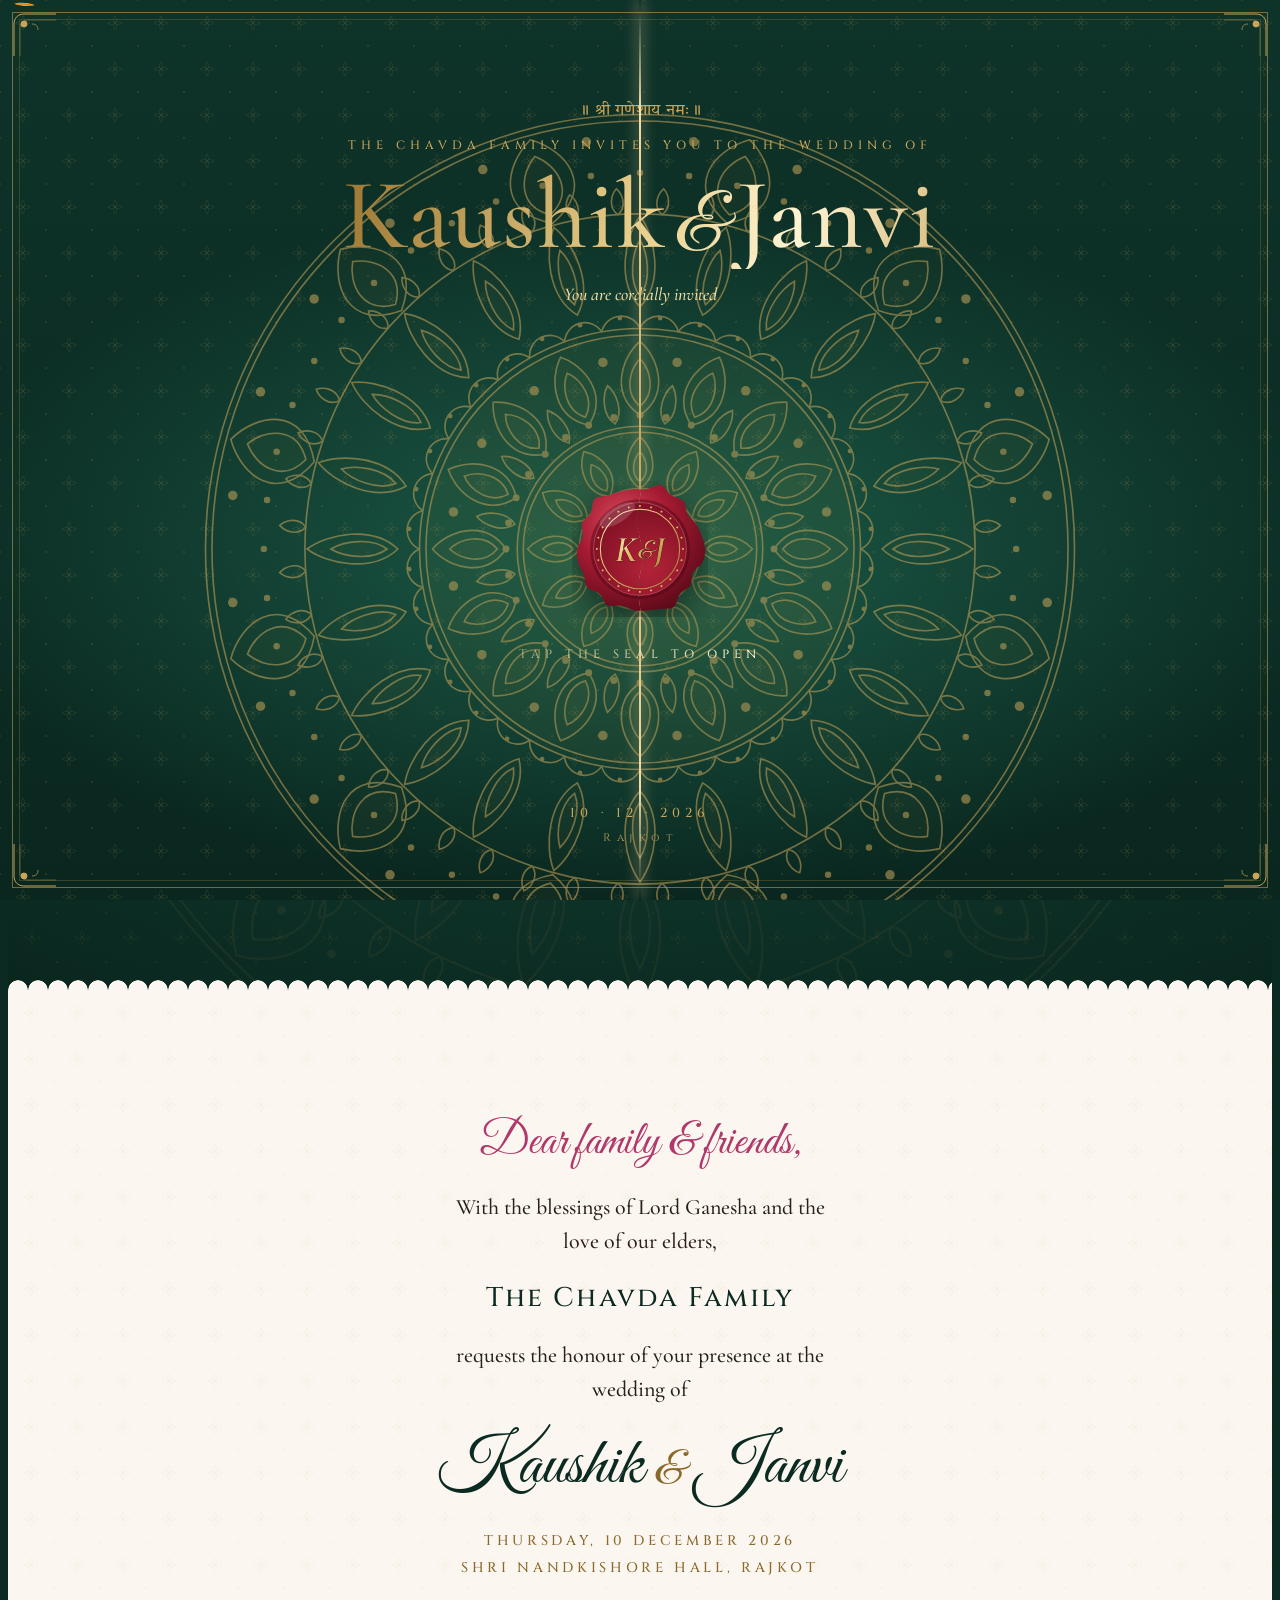
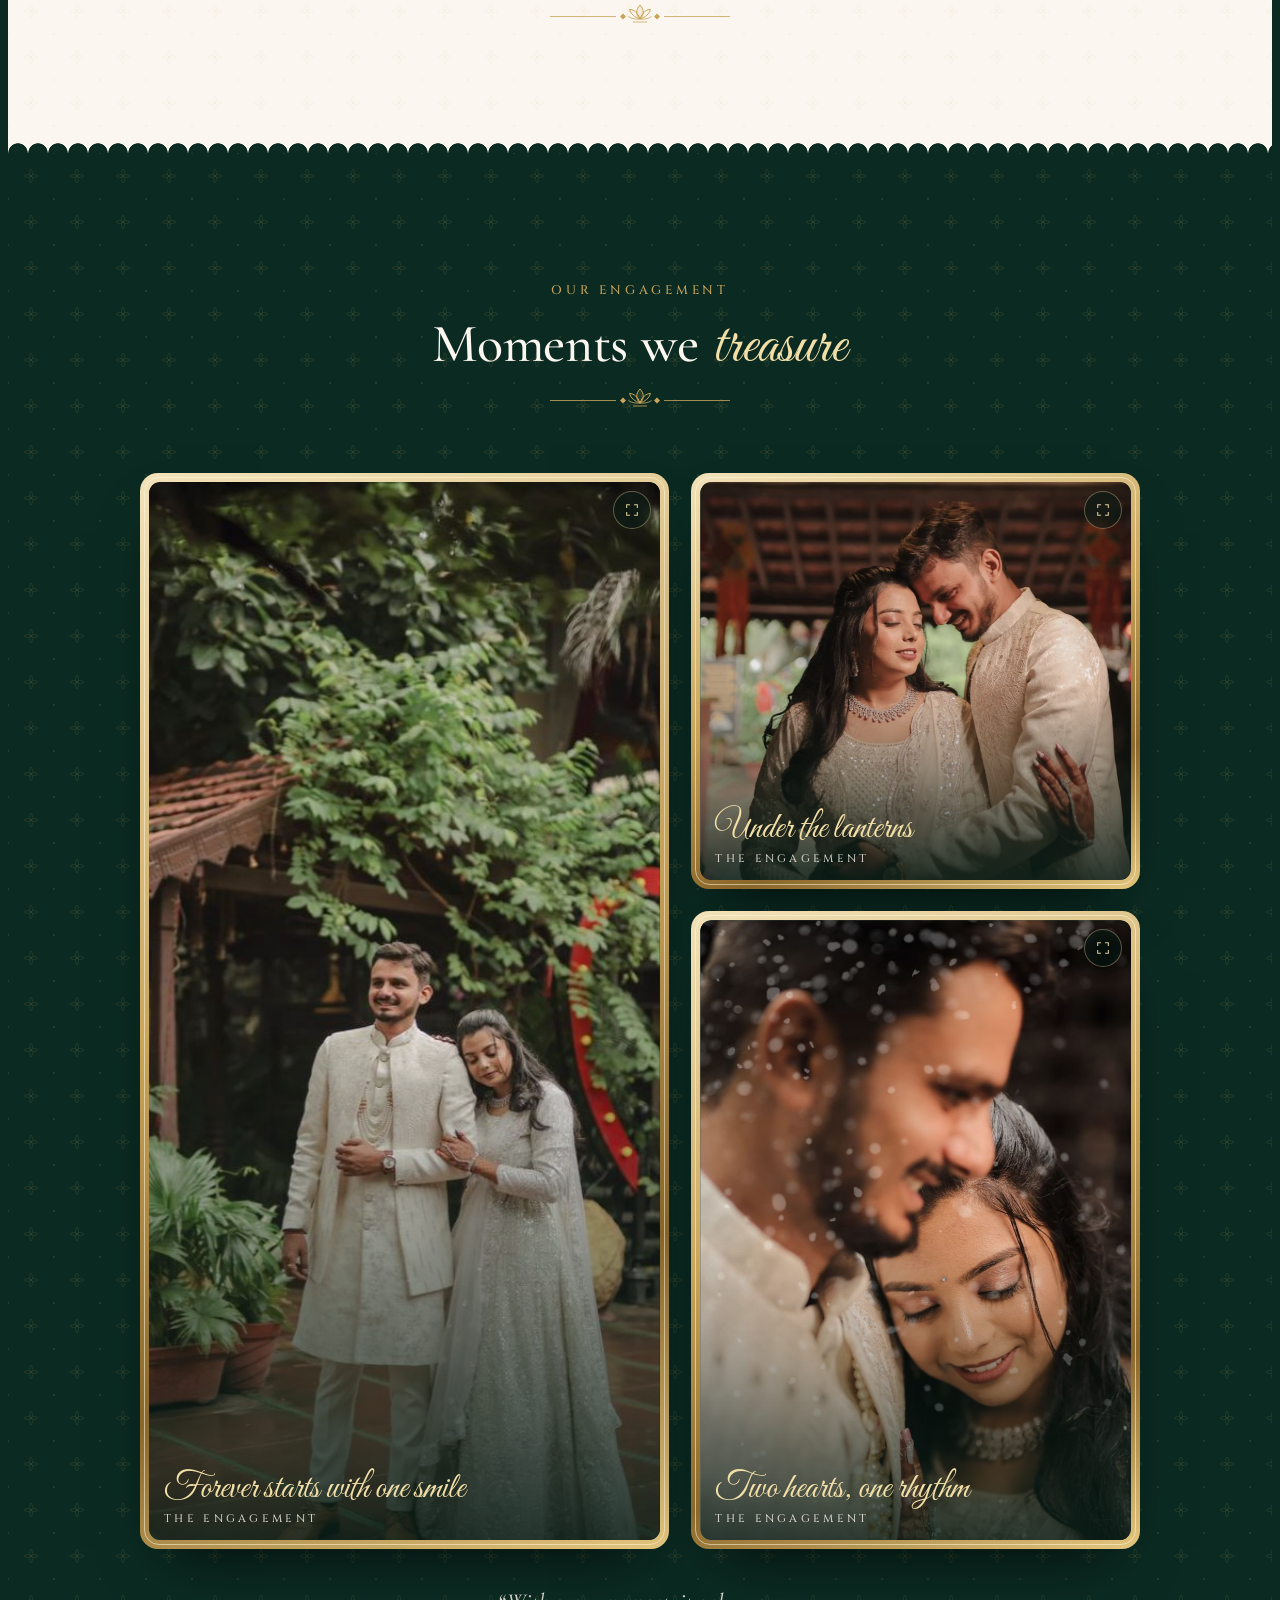
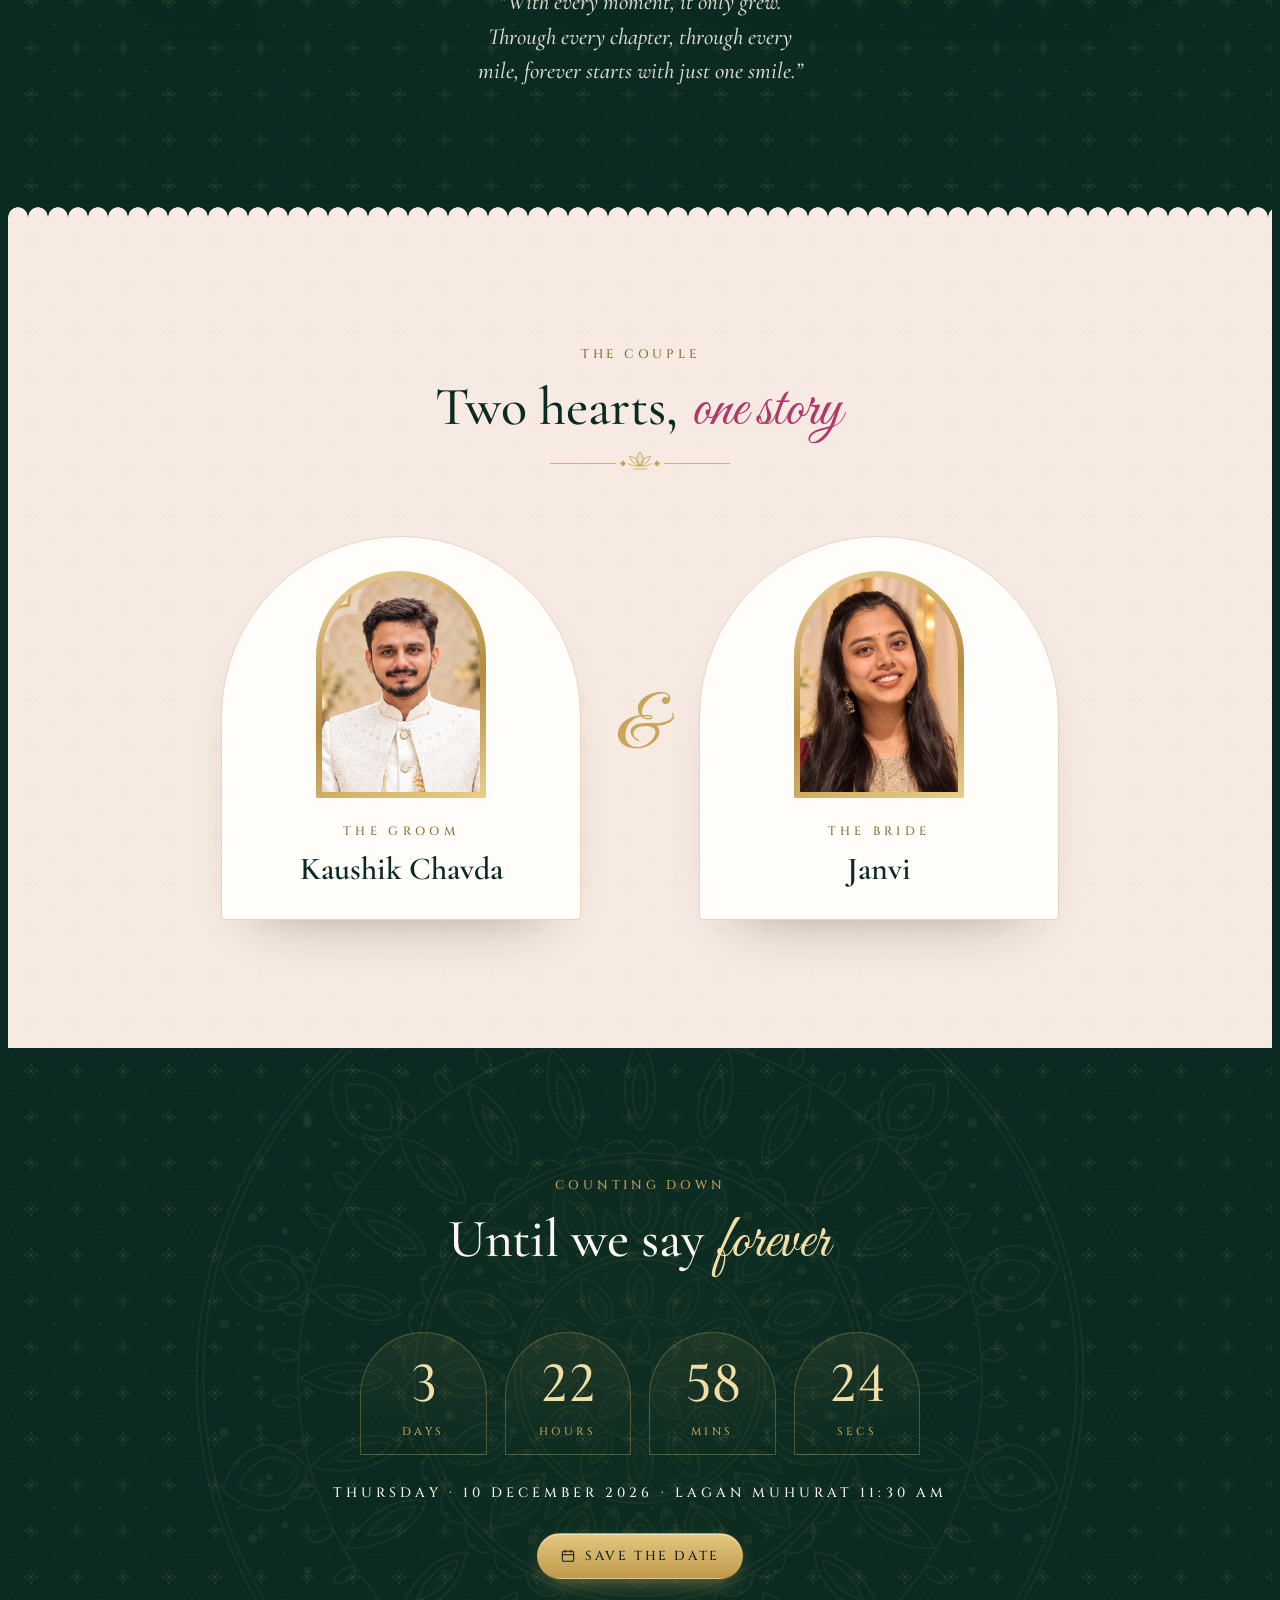
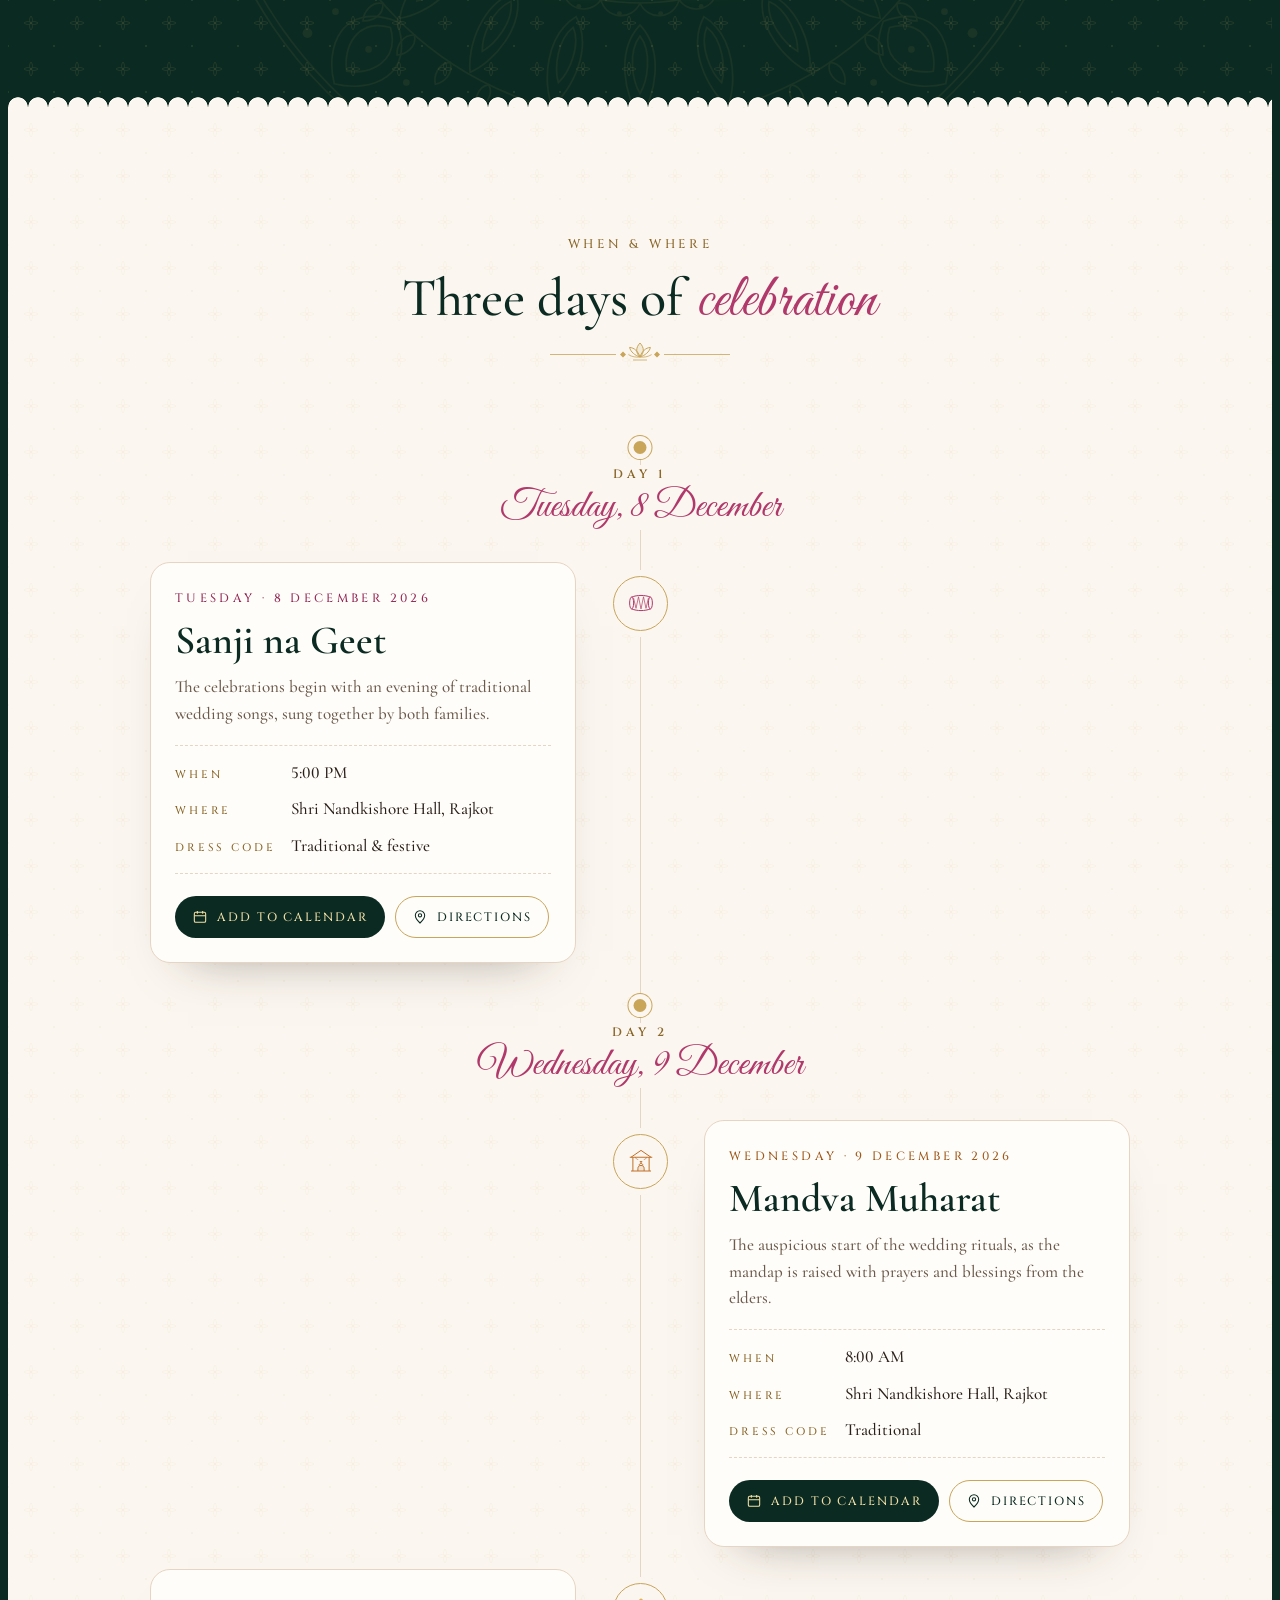
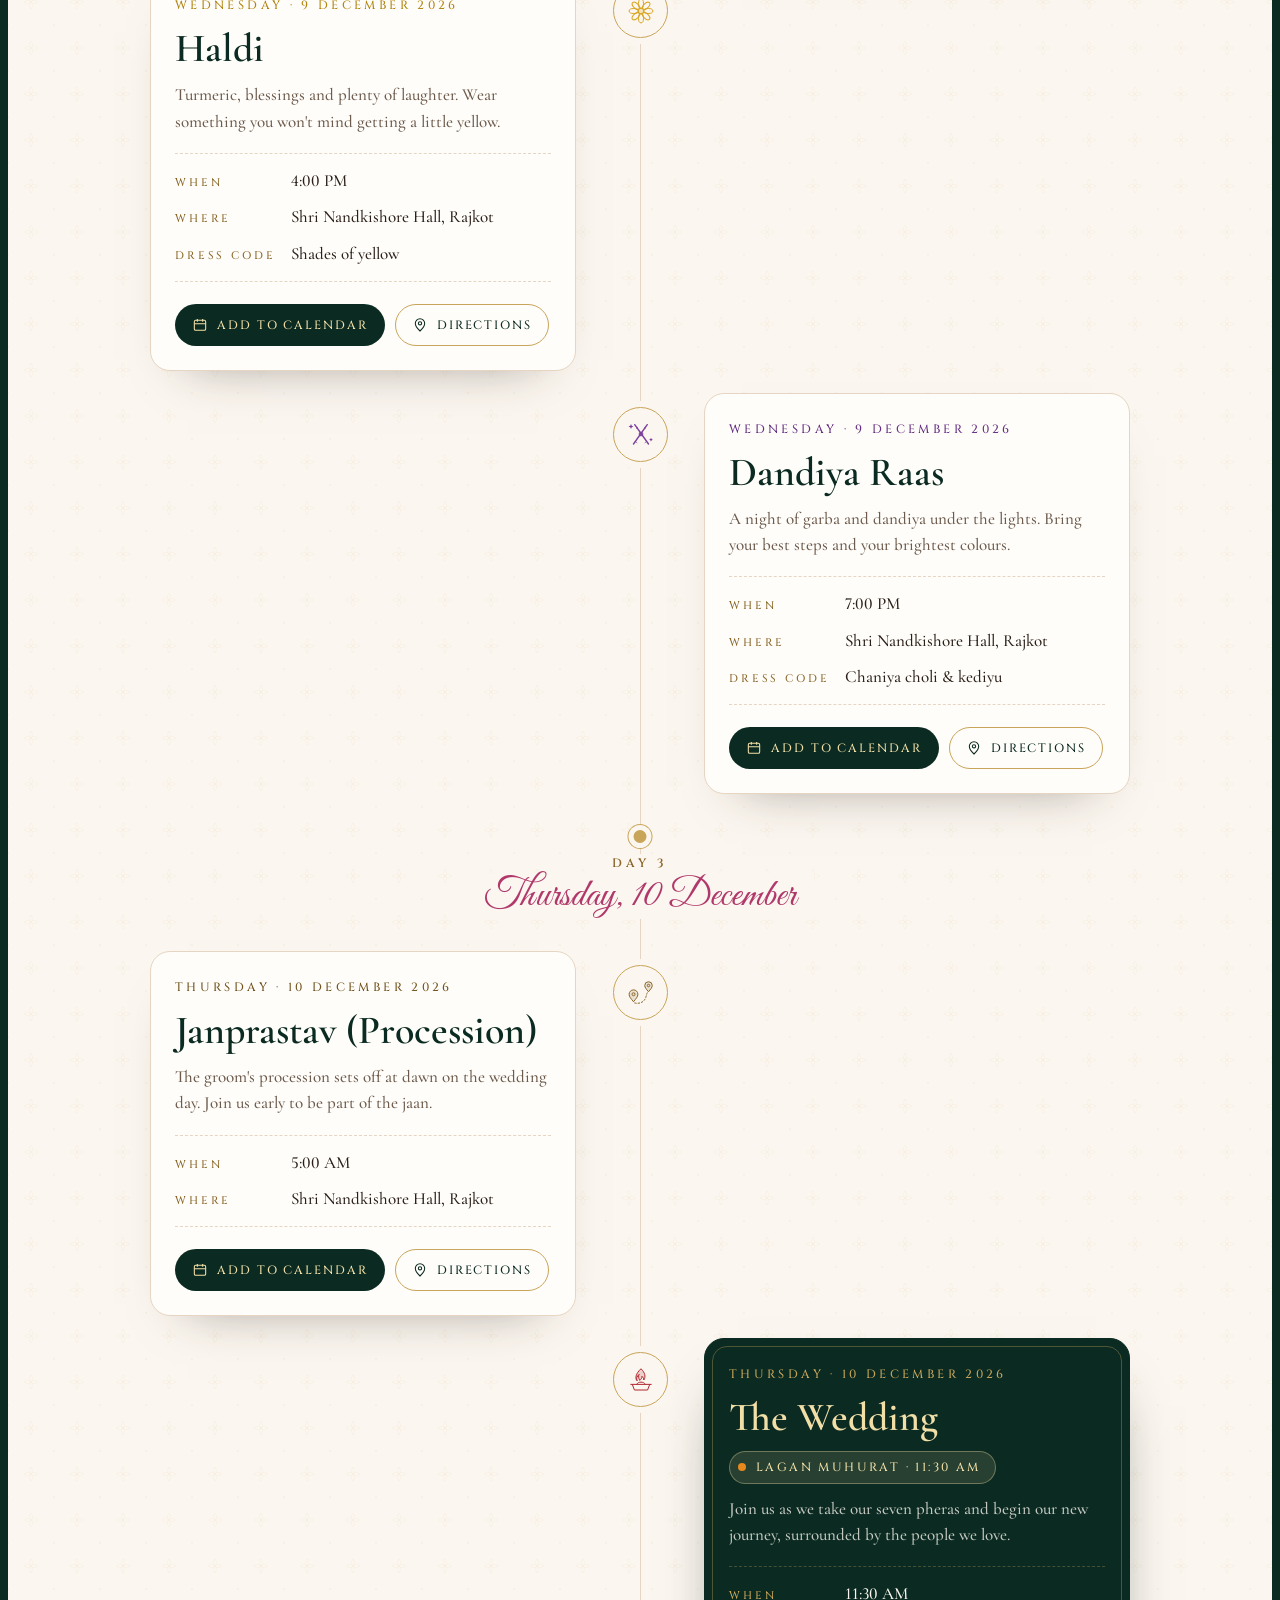
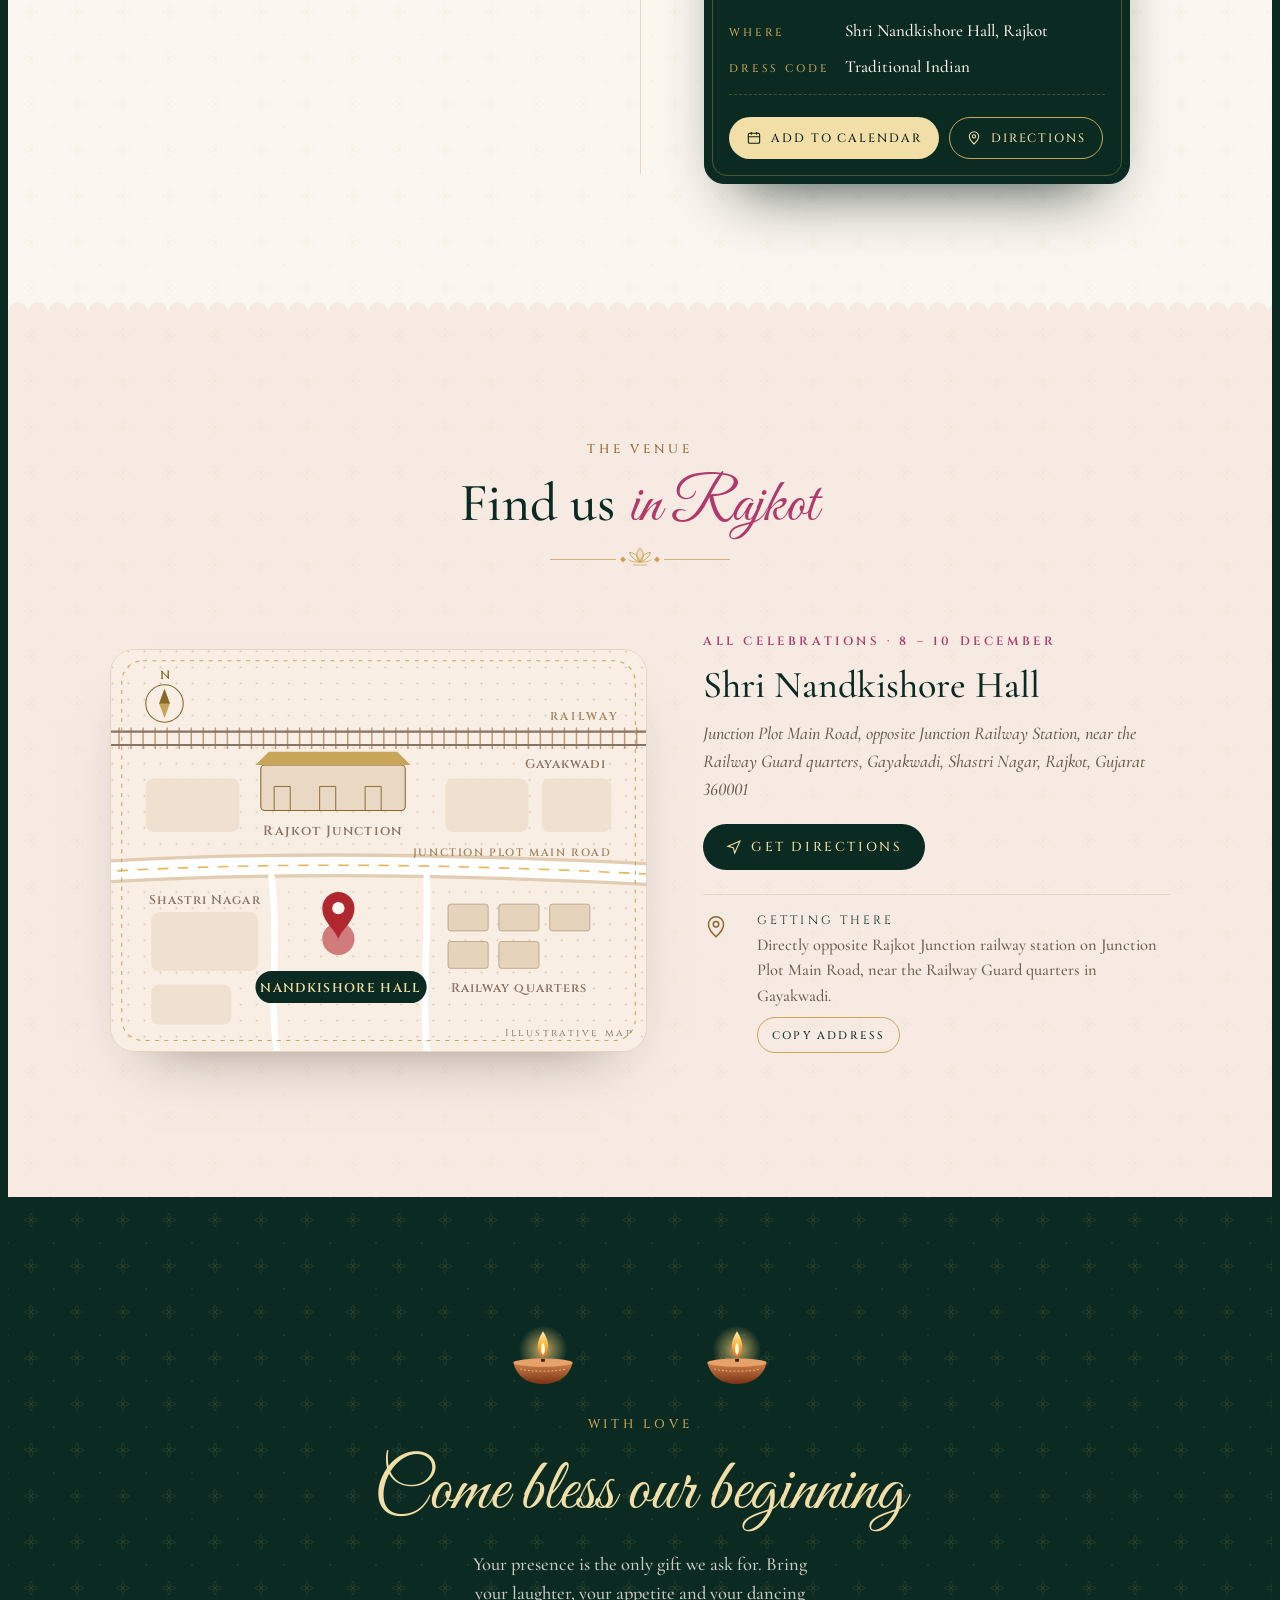
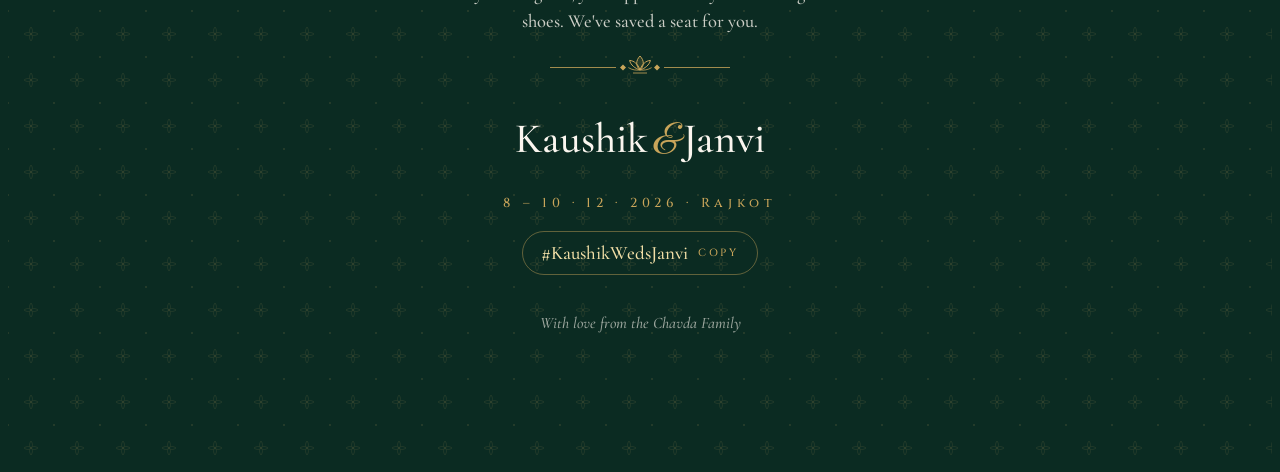
==== commit 70699185: "Add Kudmayi as background music, starting when the seal is tapped Co-Authored-By: Claude Opus 5.5 <n" ====
--- a/index.html
+++ b/index.html
@@ -230,7 +230,7 @@
   <p class="lb-count" id="lbCount">1 / 3</p>
 </div>
 
-<script src="app.js?71c8366c"></script>
+<script src="app.js?55d286b5"></script>
 
 
 
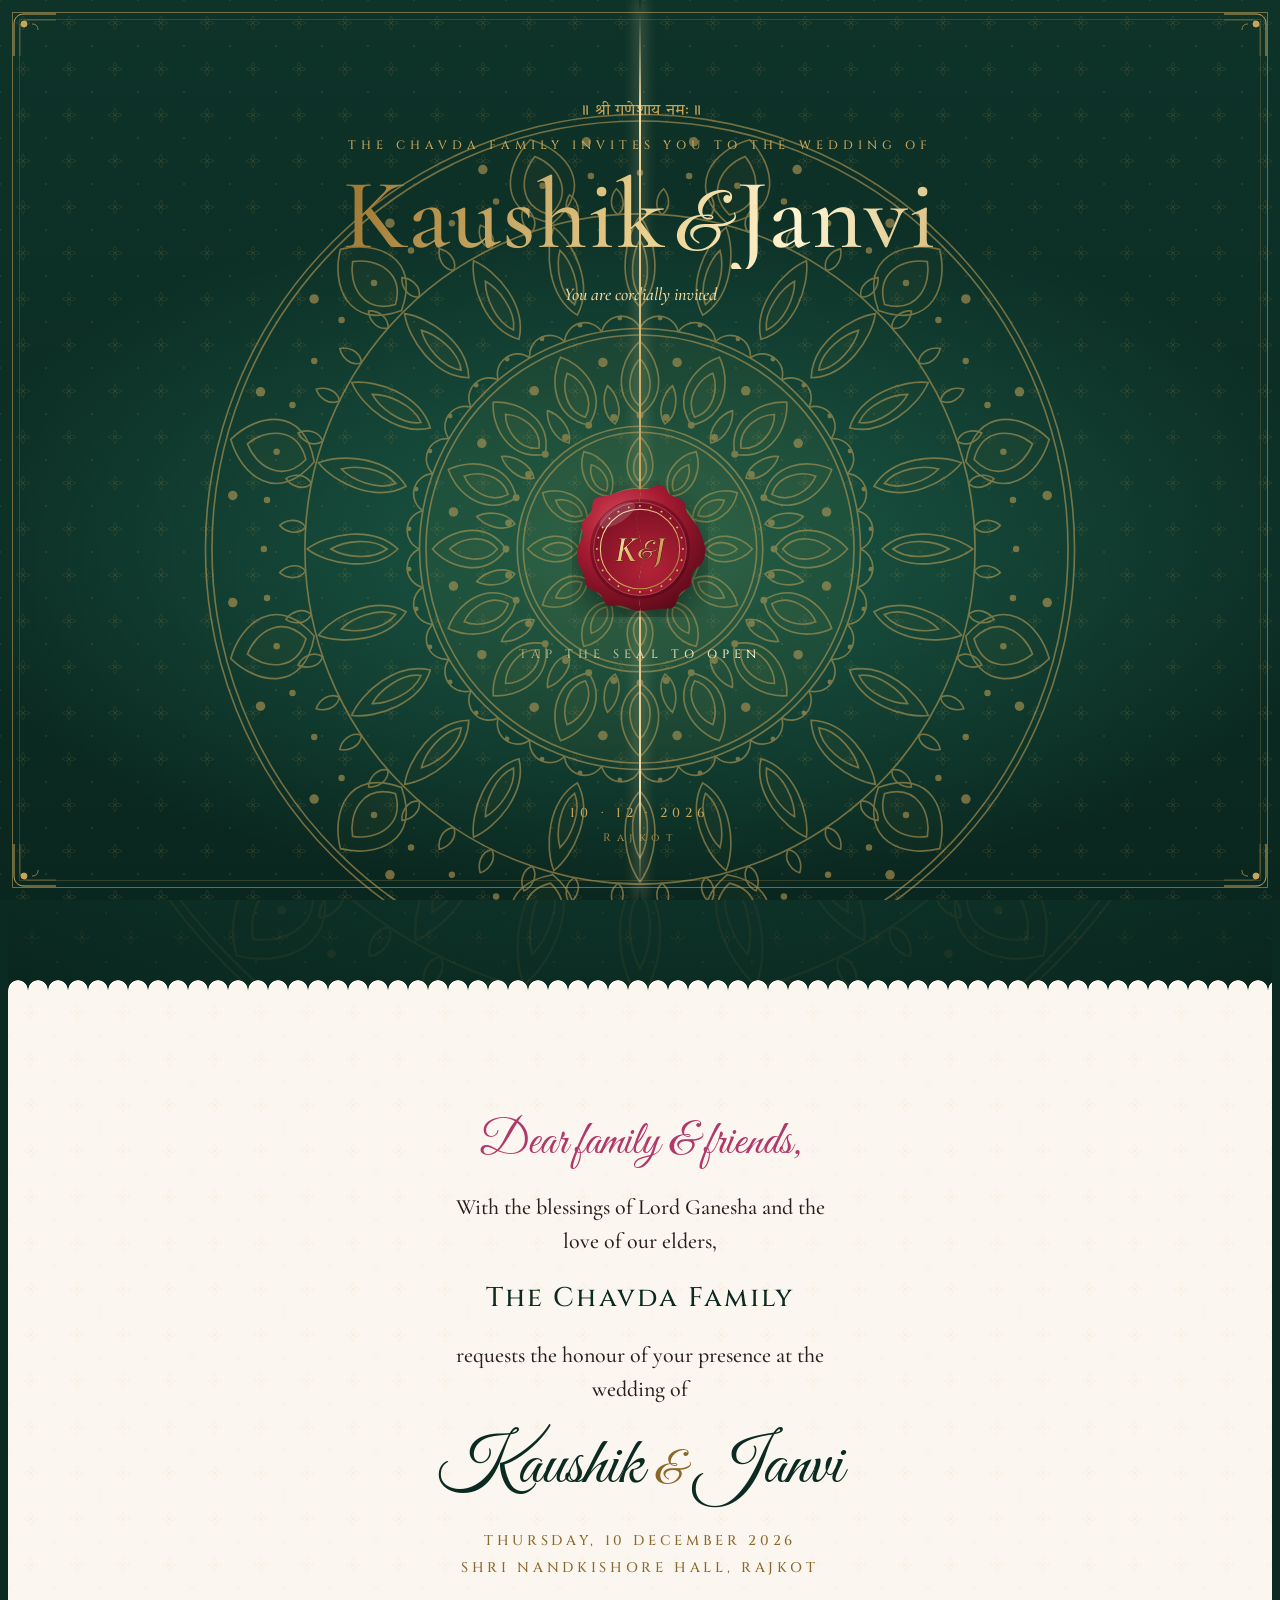
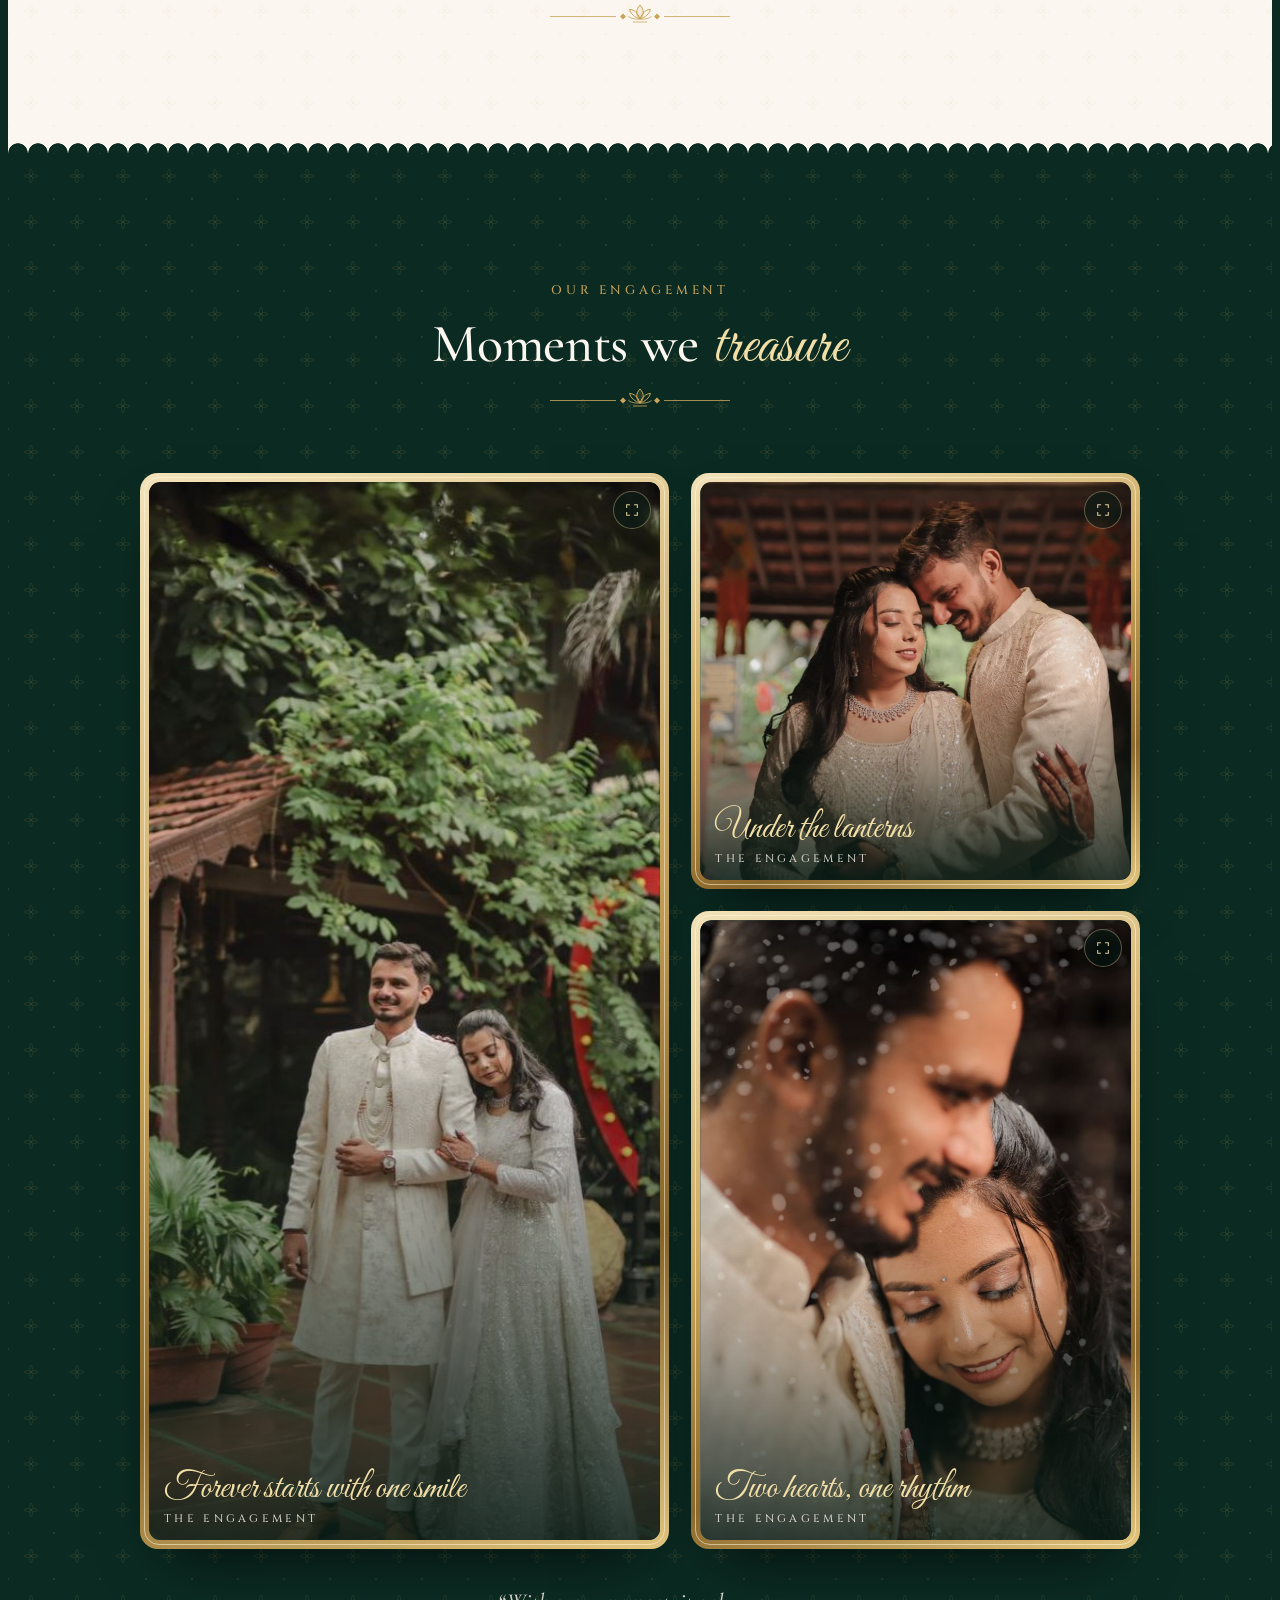
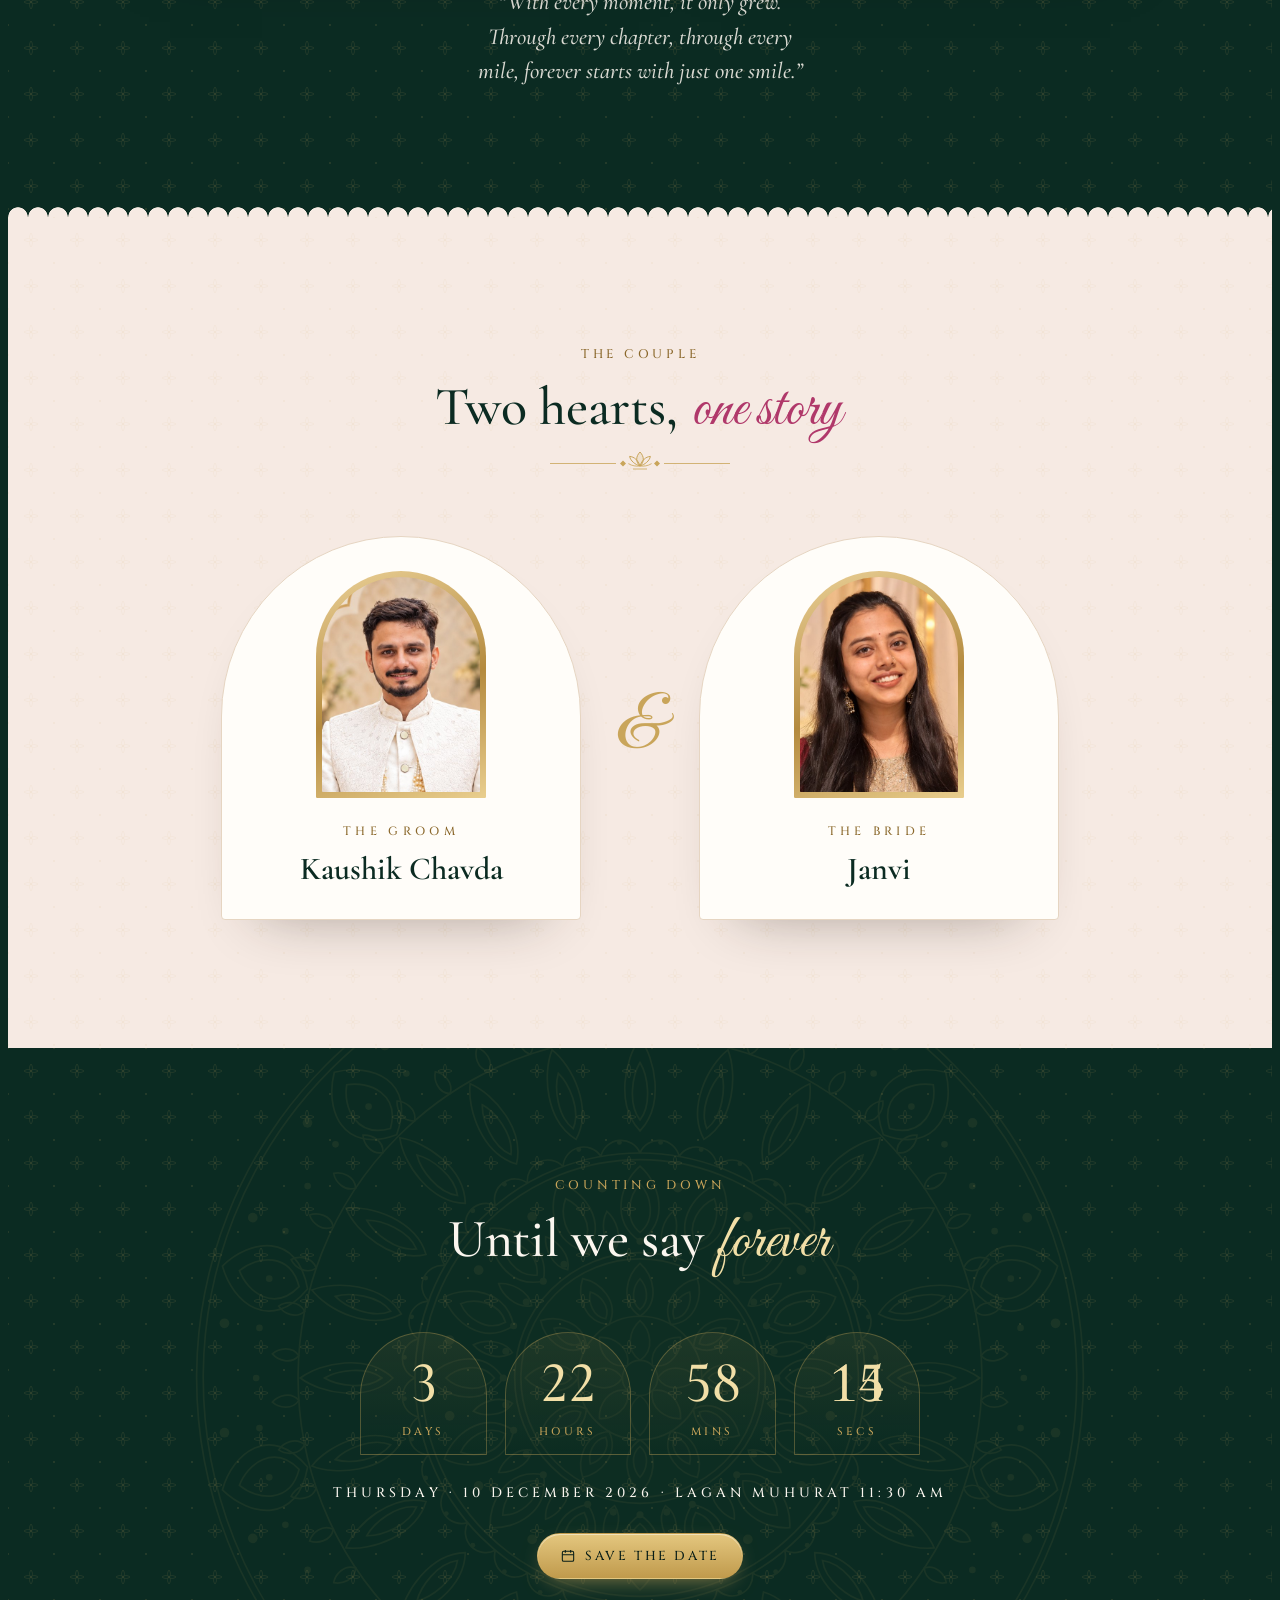
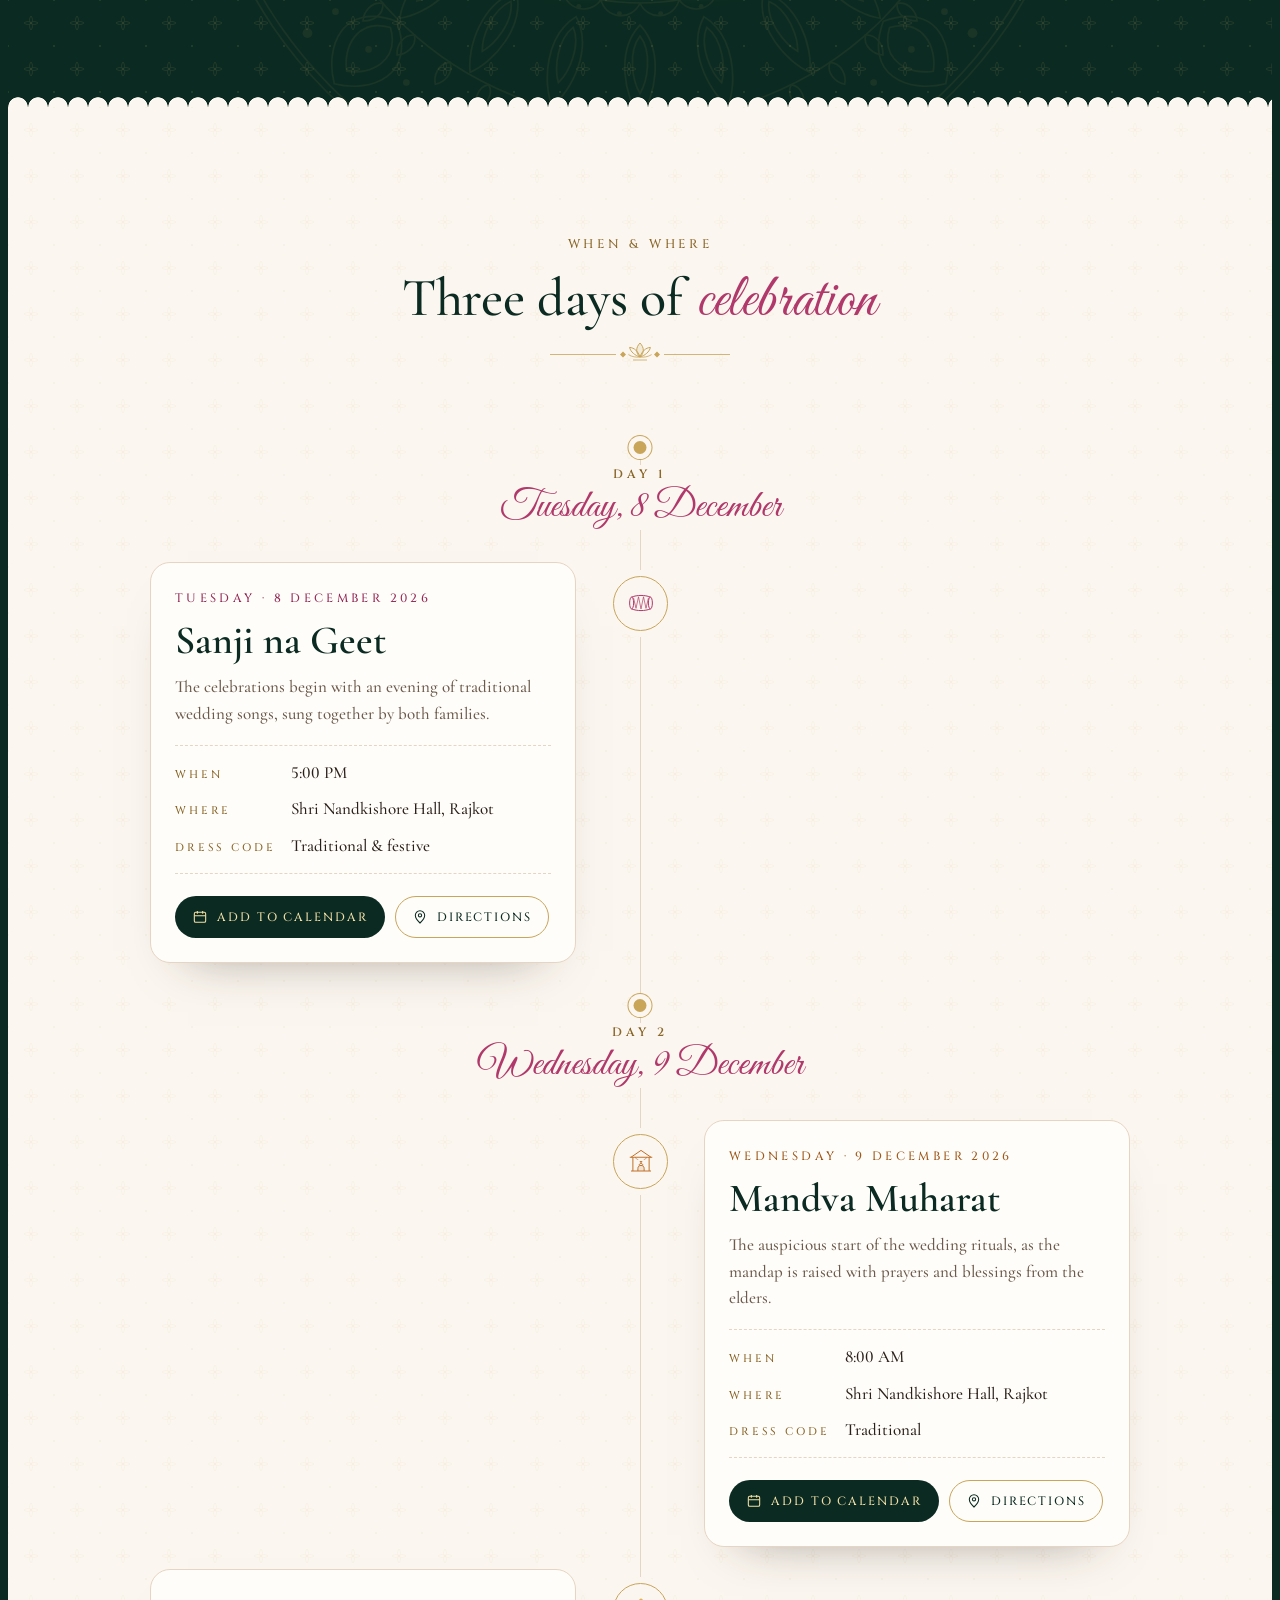
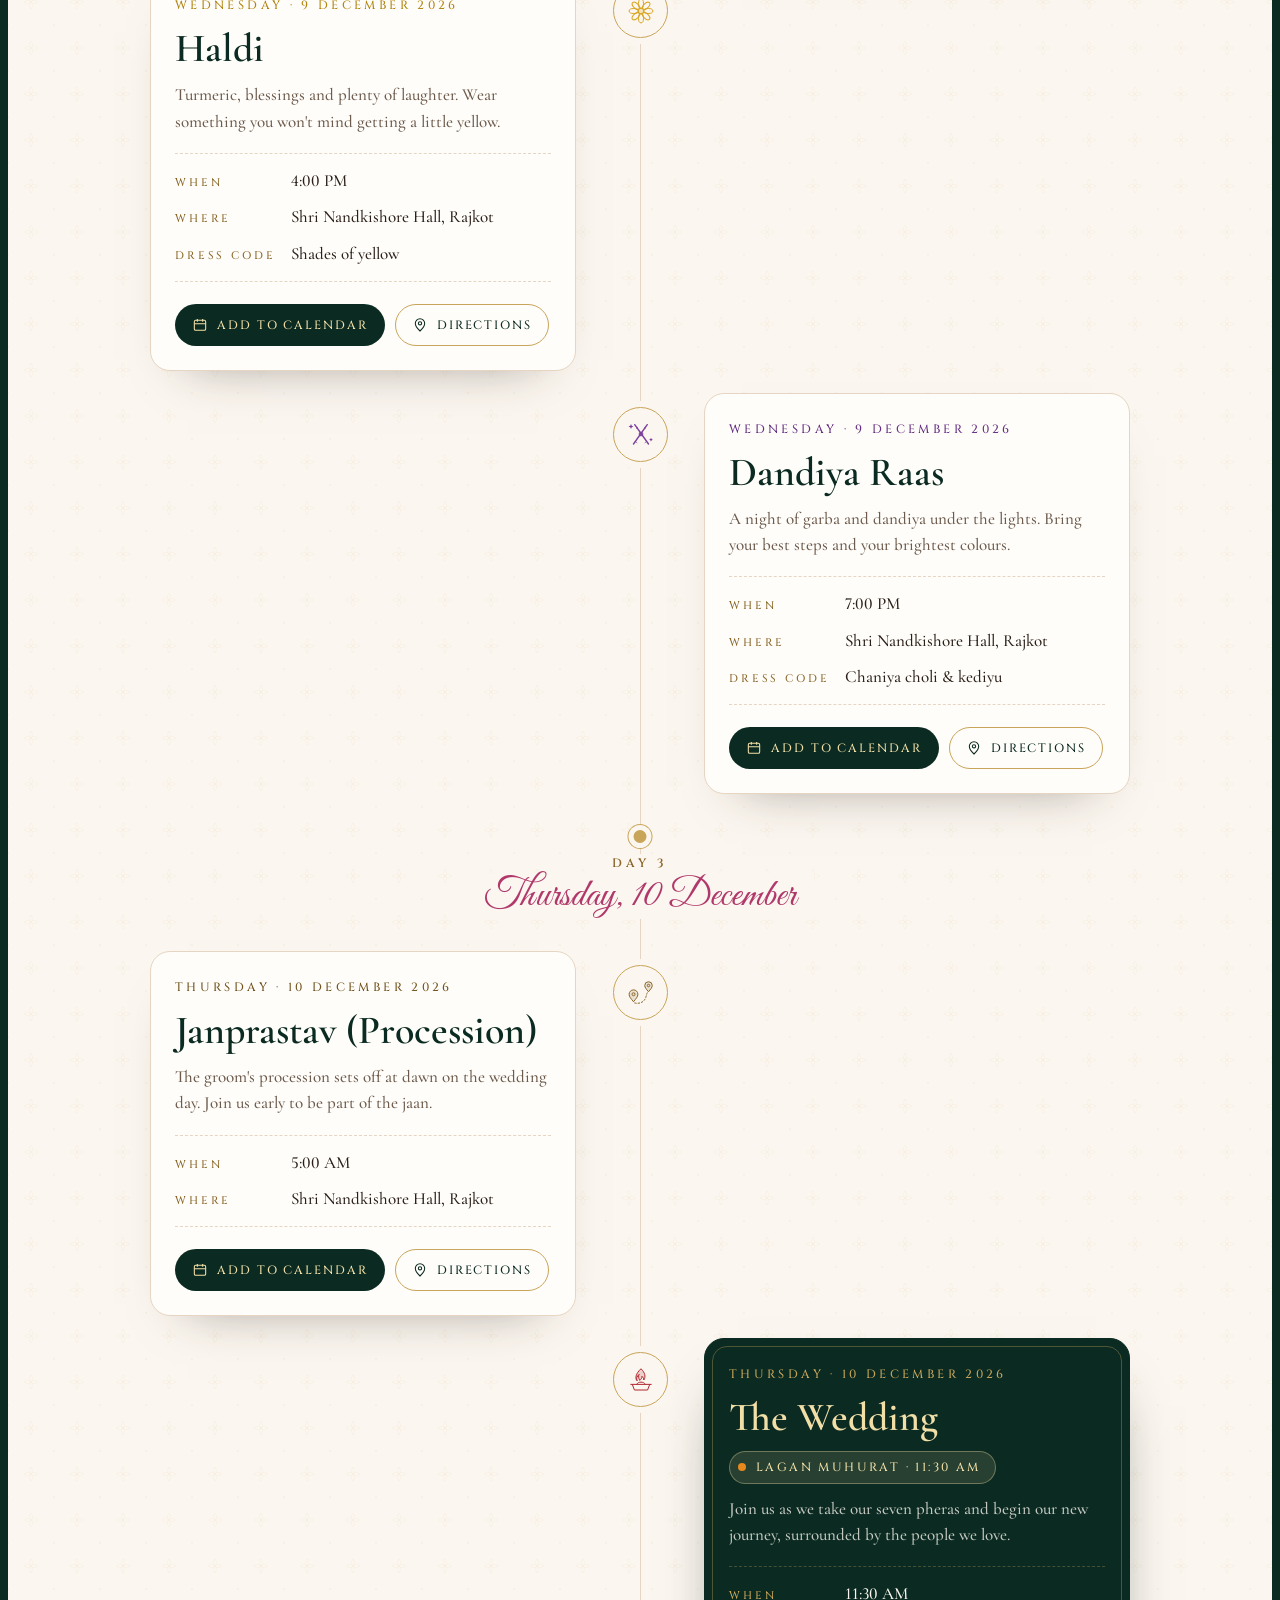
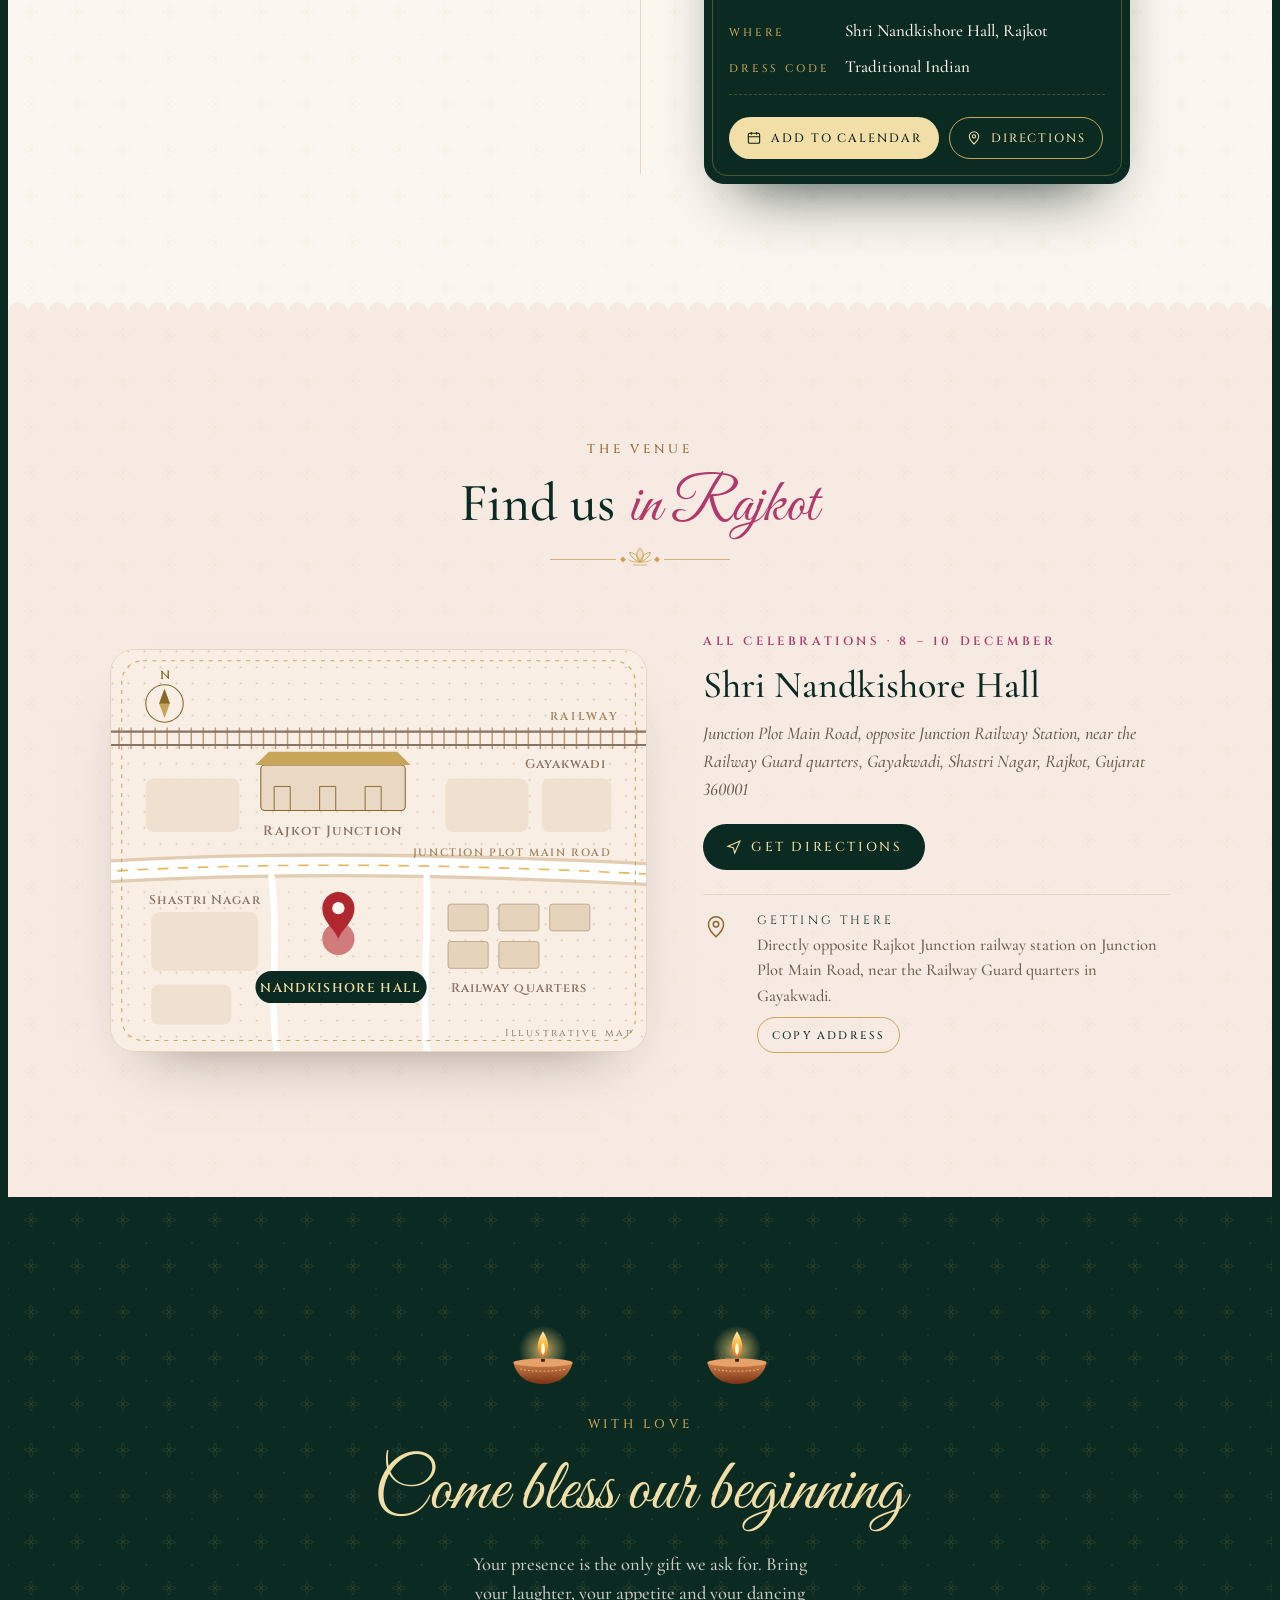
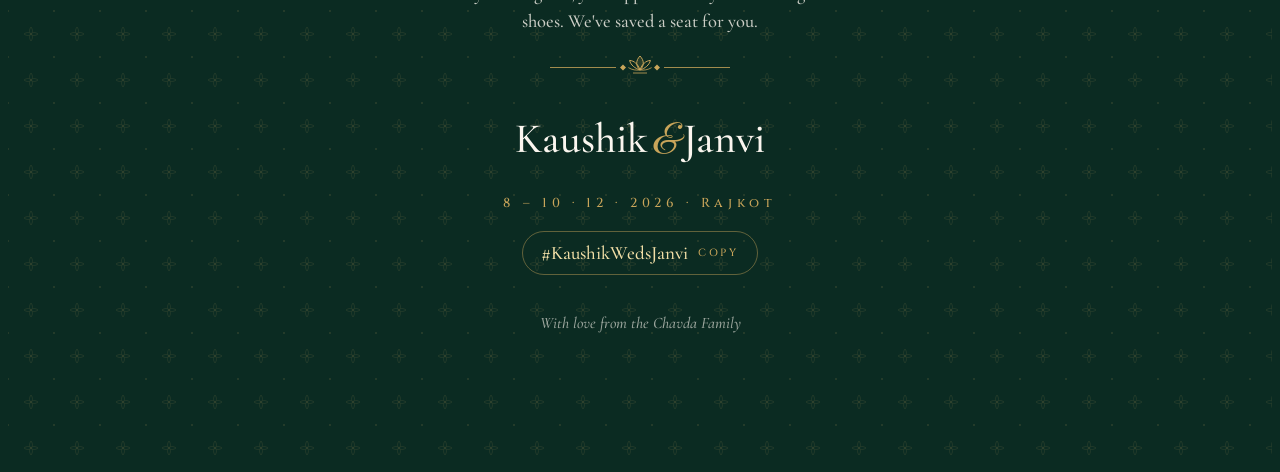
==== commit c7dbf3d6: "Replace background music with Tenu Leke Co-Authored-By: Claude Opus 5.5 <noreply@anthropic.com> Clau" ====
--- a/index.html
+++ b/index.html
@@ -230,7 +230,7 @@
   <p class="lb-count" id="lbCount">1 / 3</p>
 </div>
 
-<script src="app.js?55d286b5"></script>
+<script src="app.js?b6ef2bec"></script>
 
 
 
